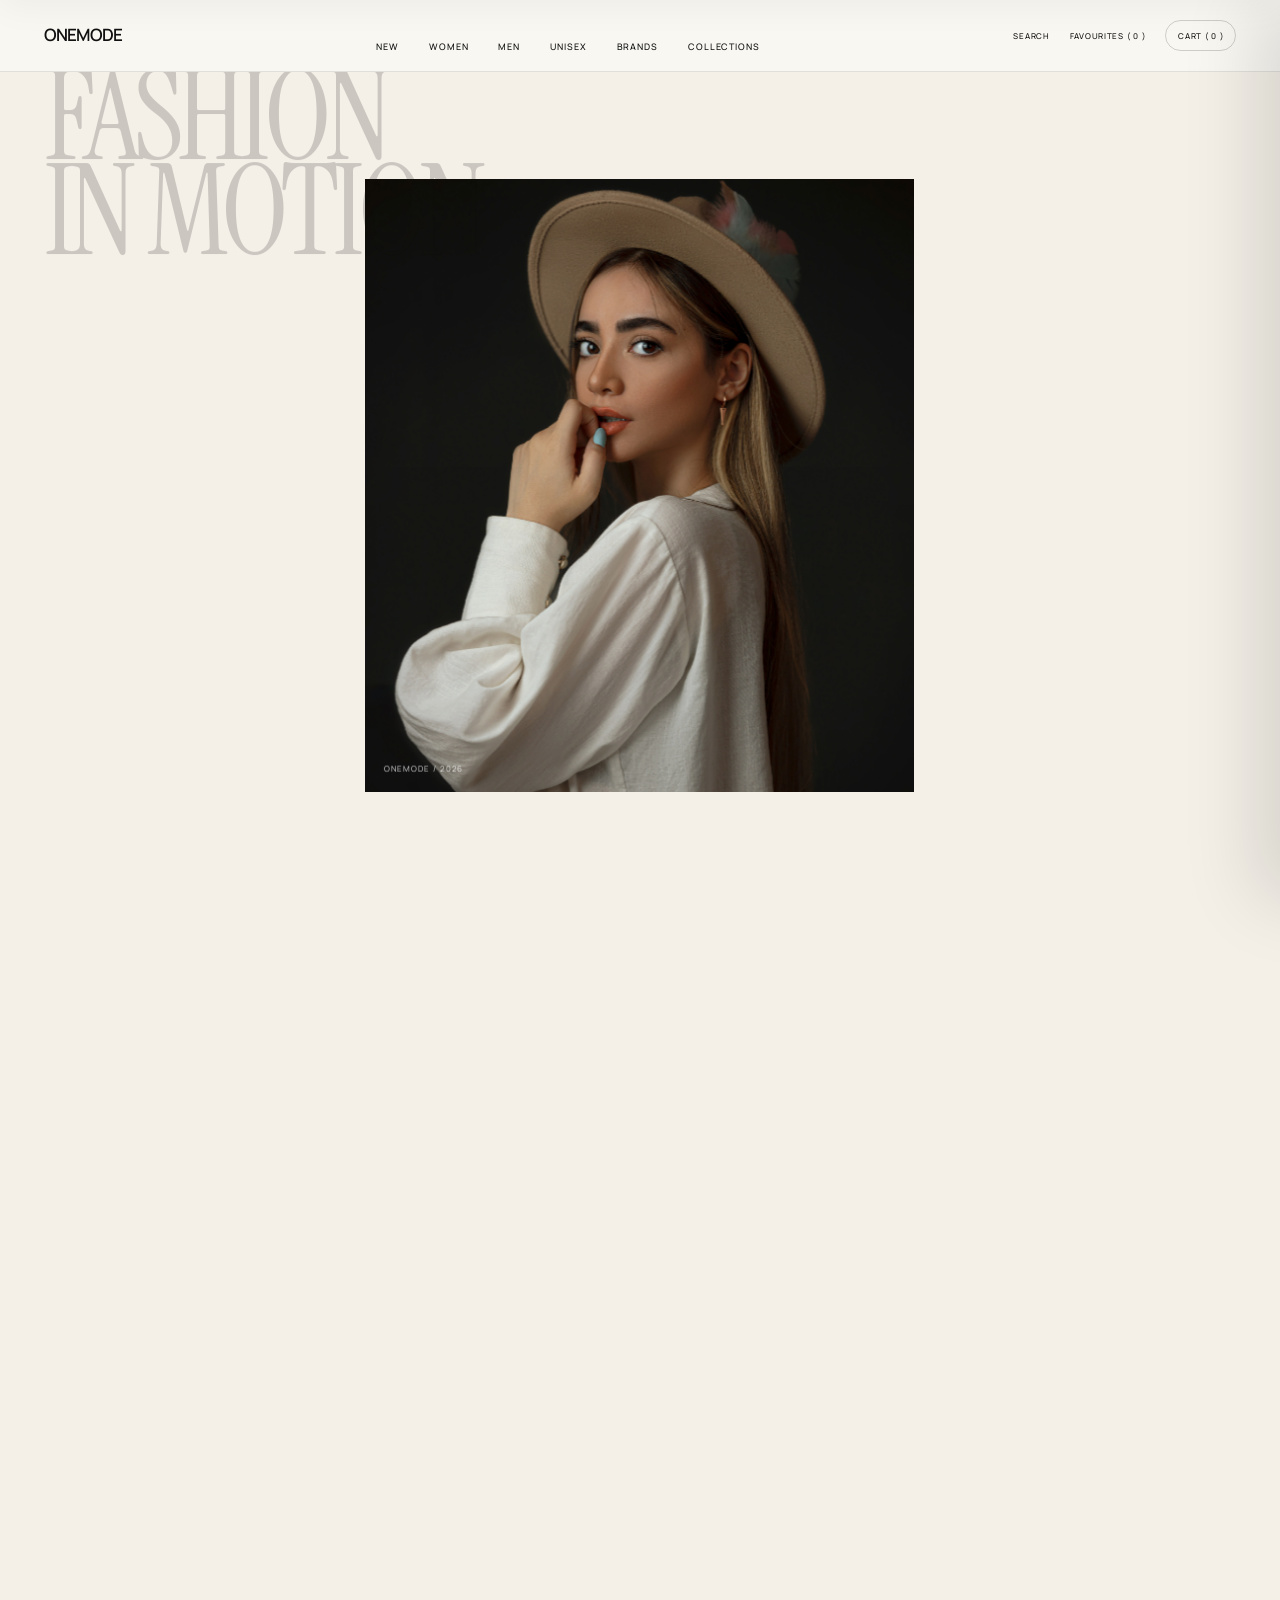
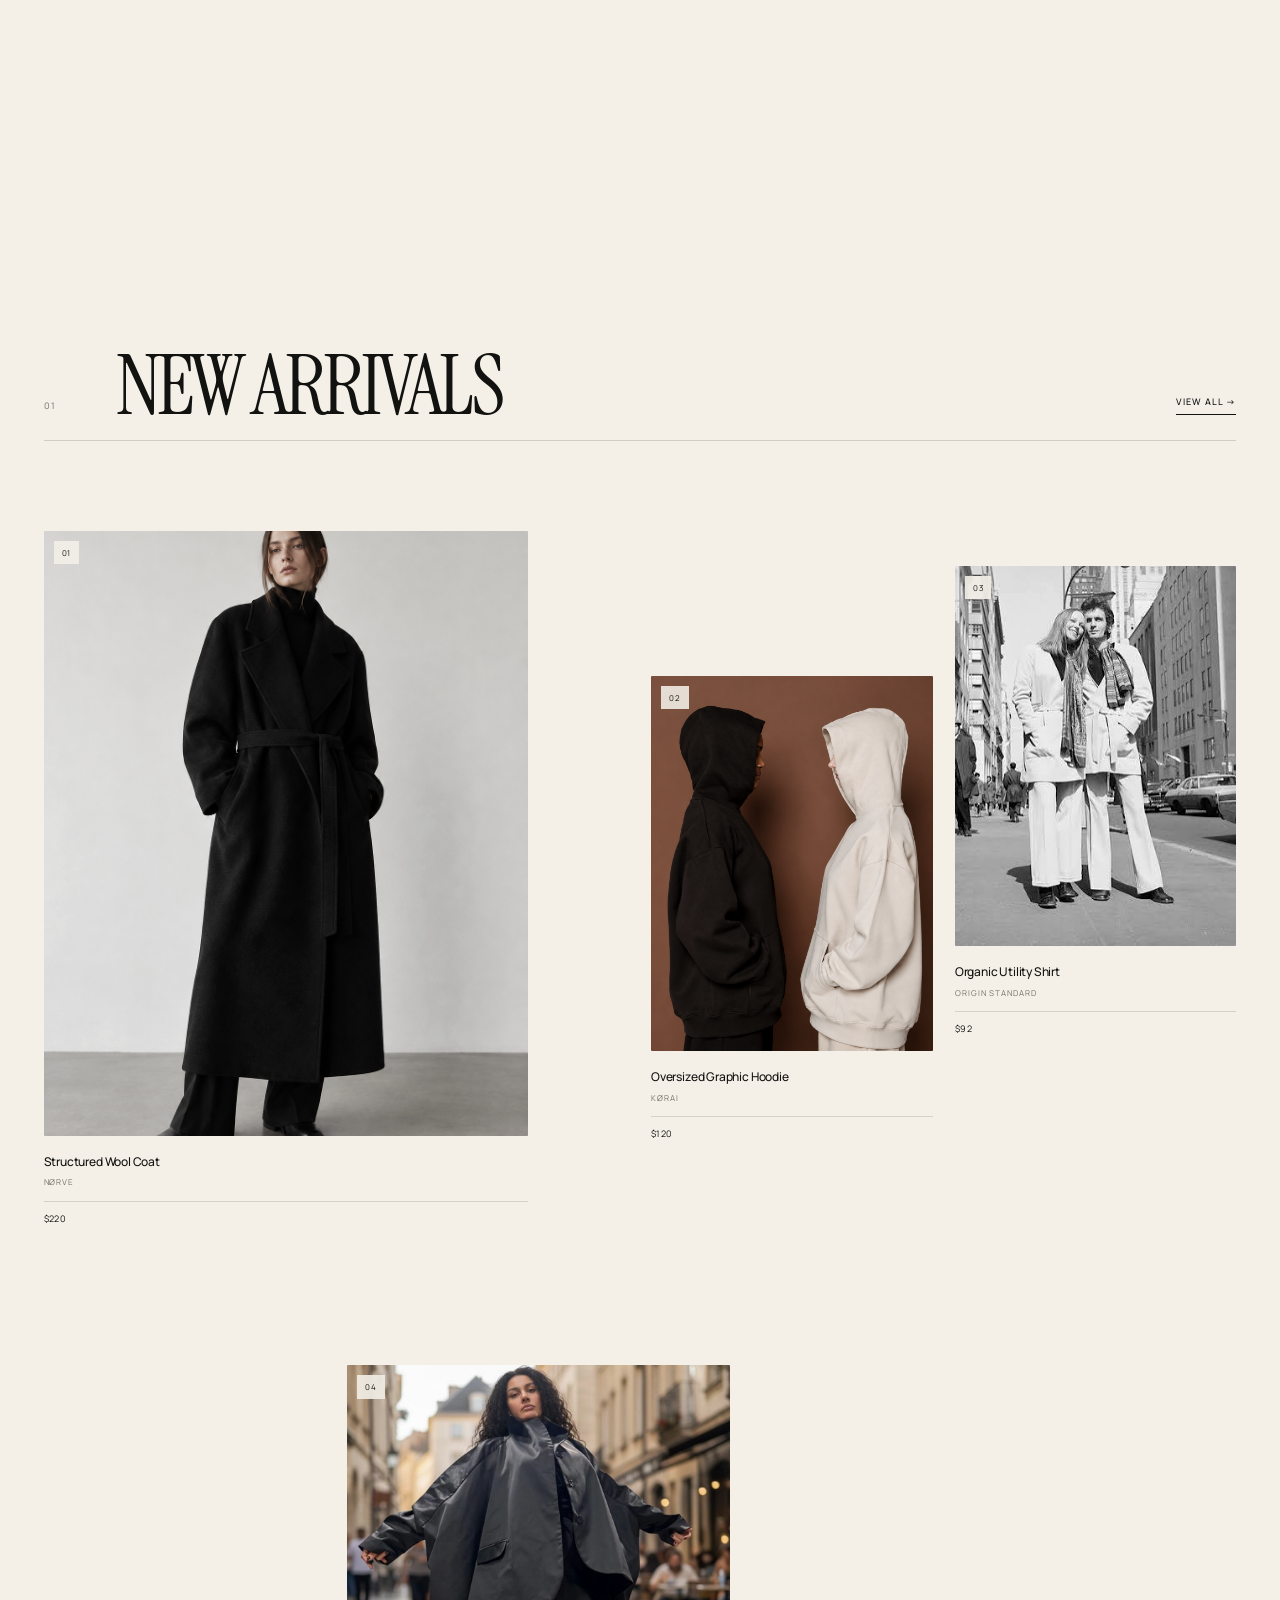
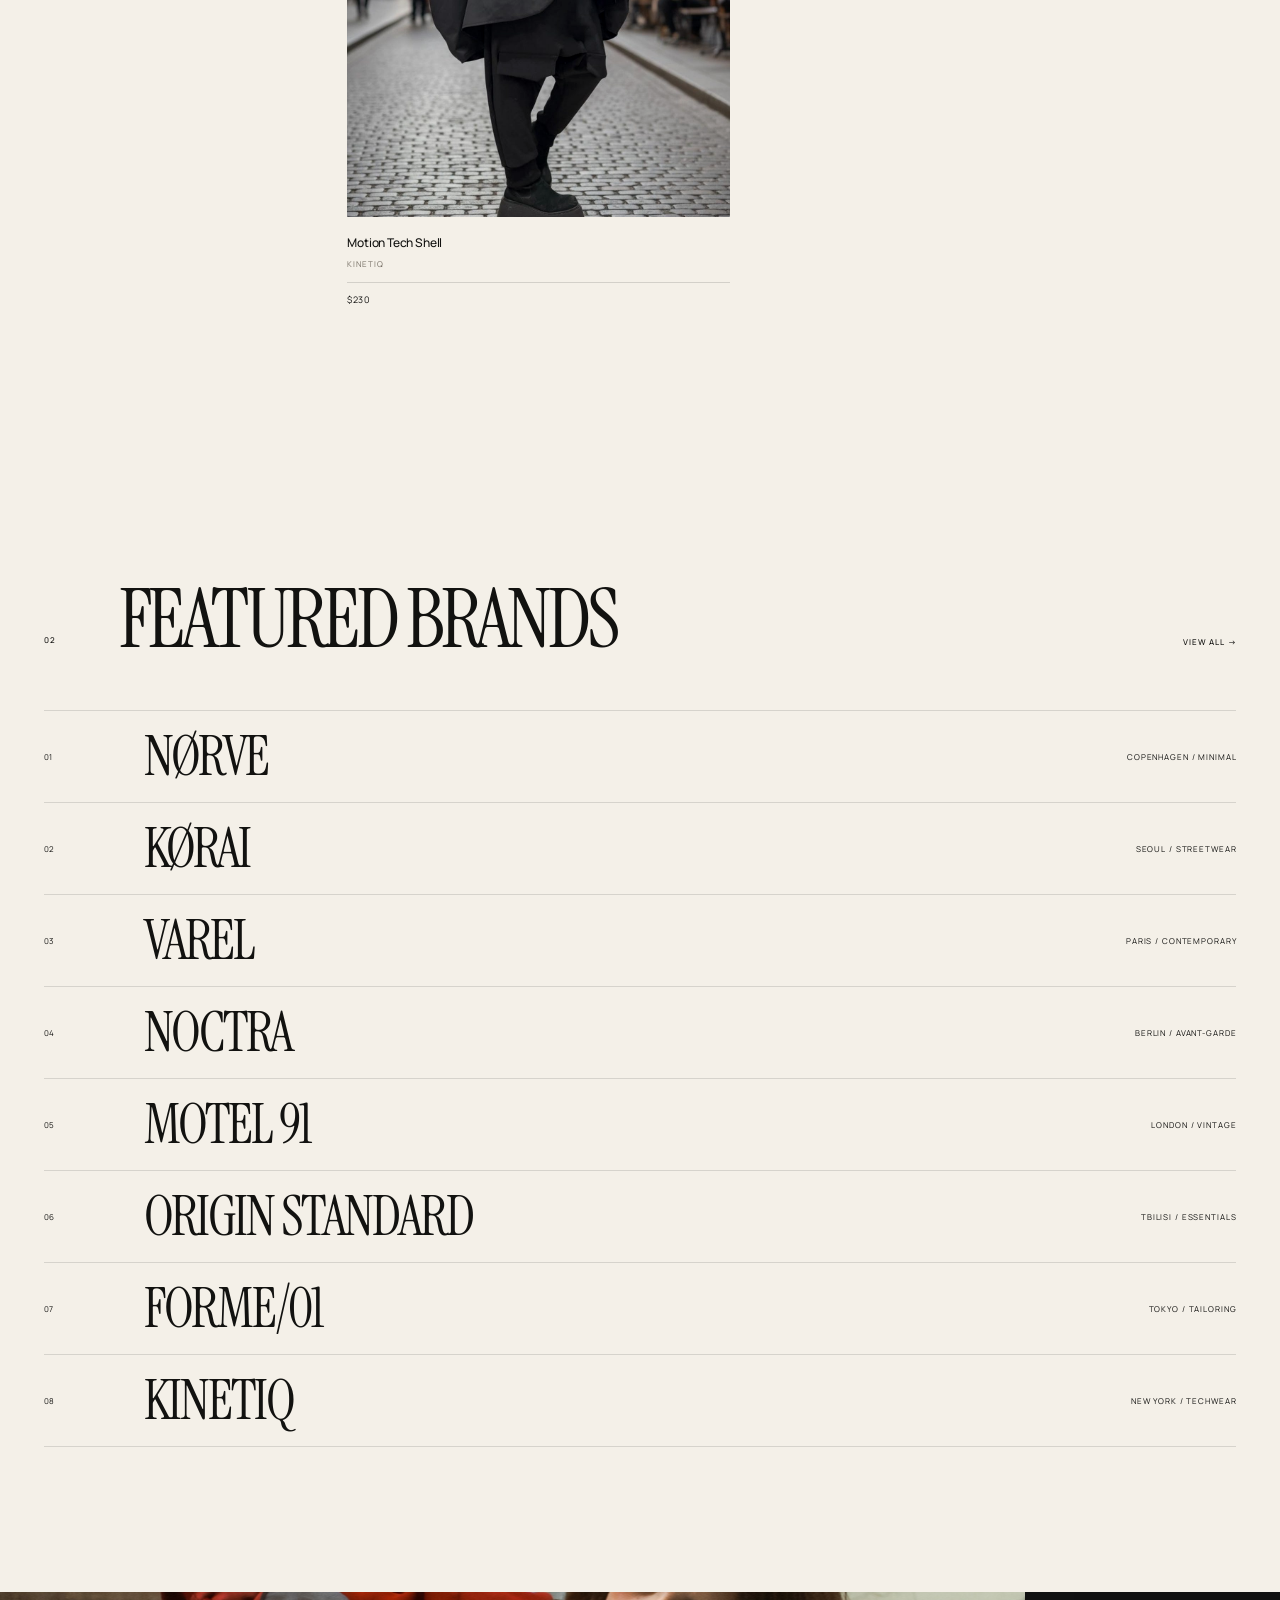
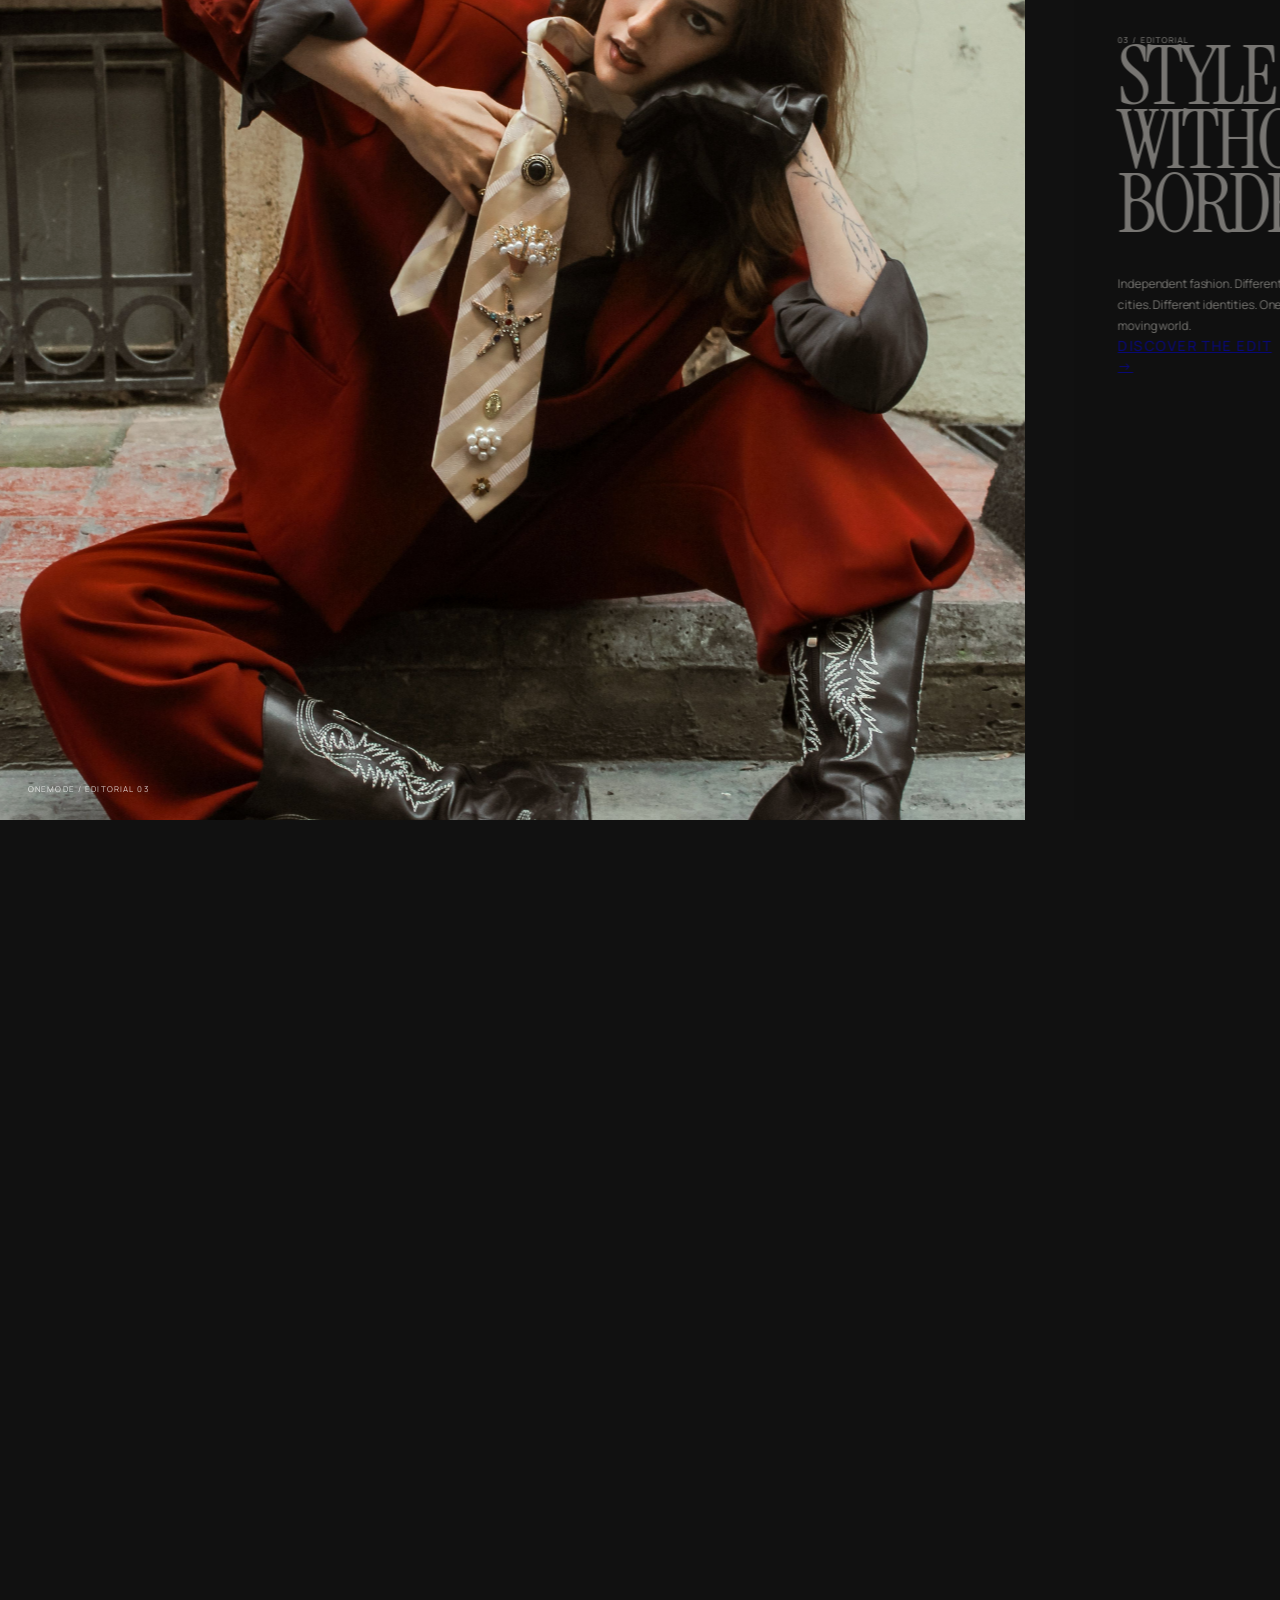
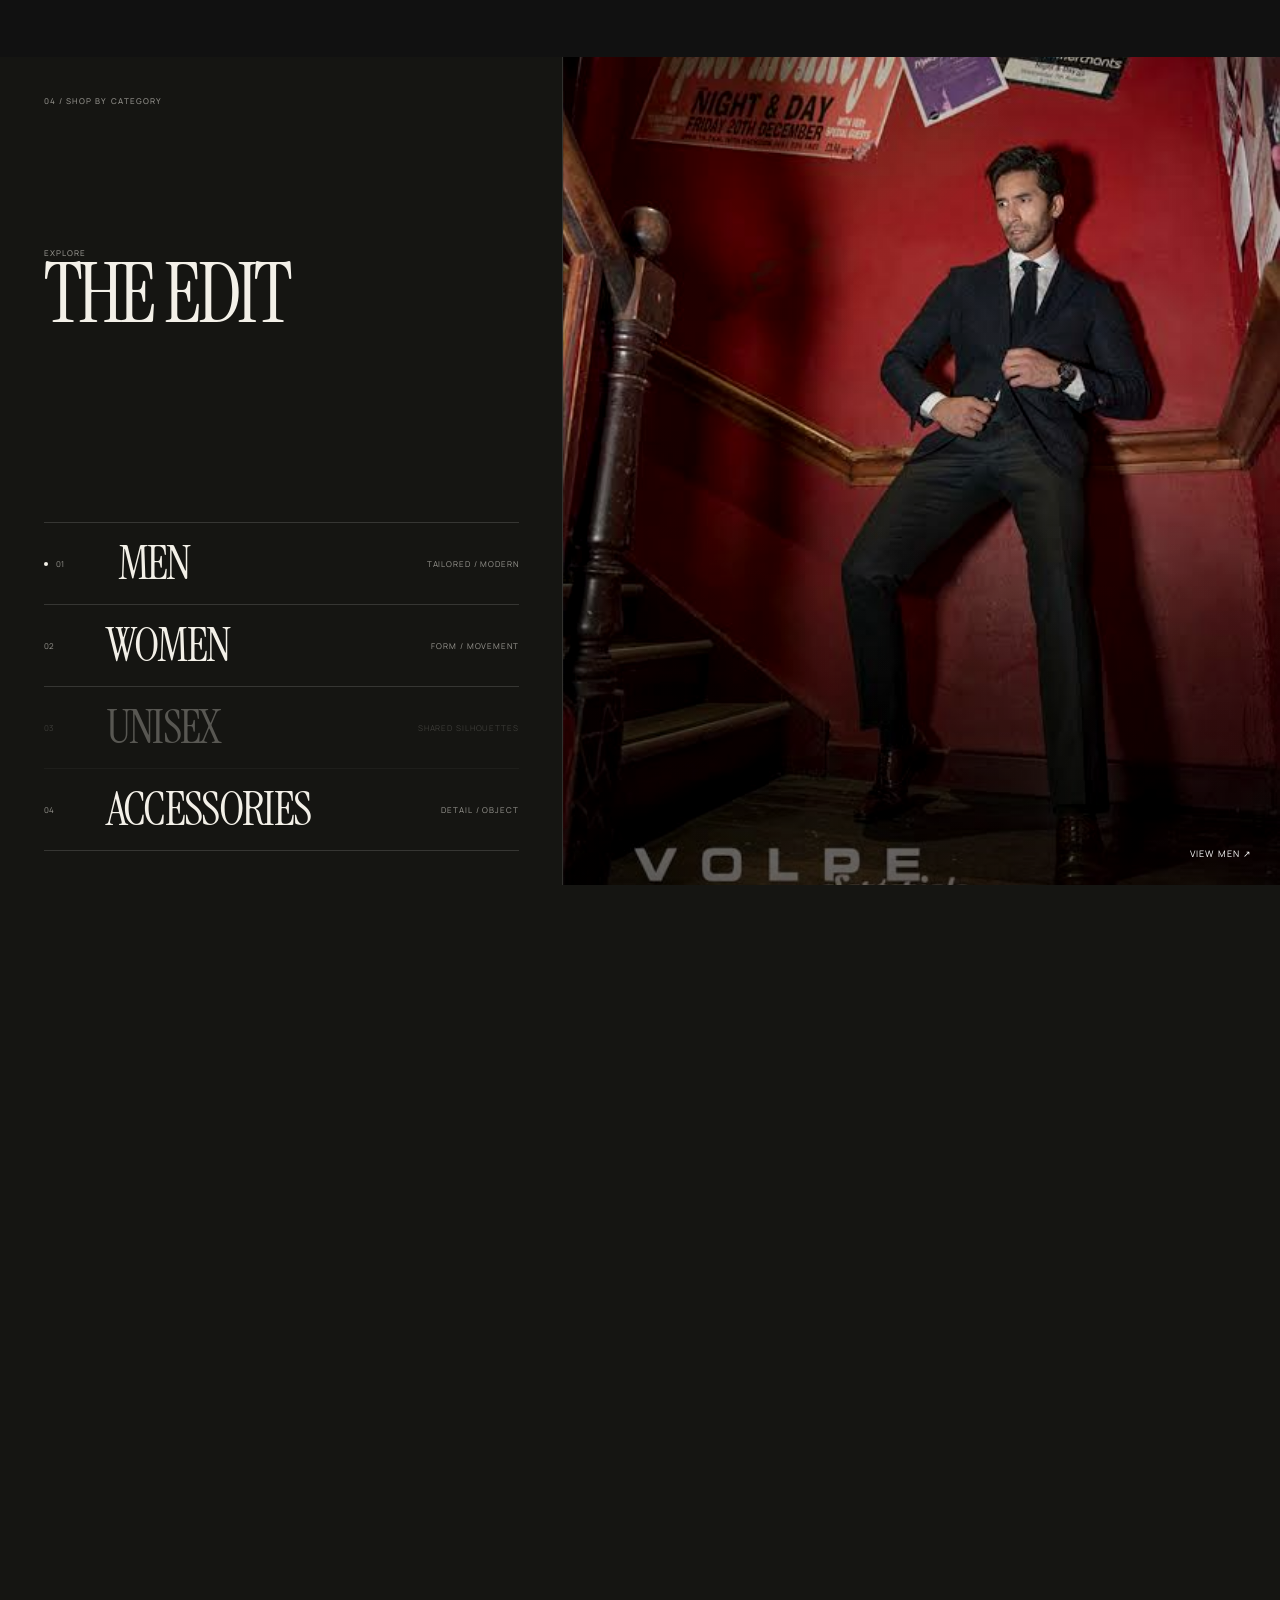
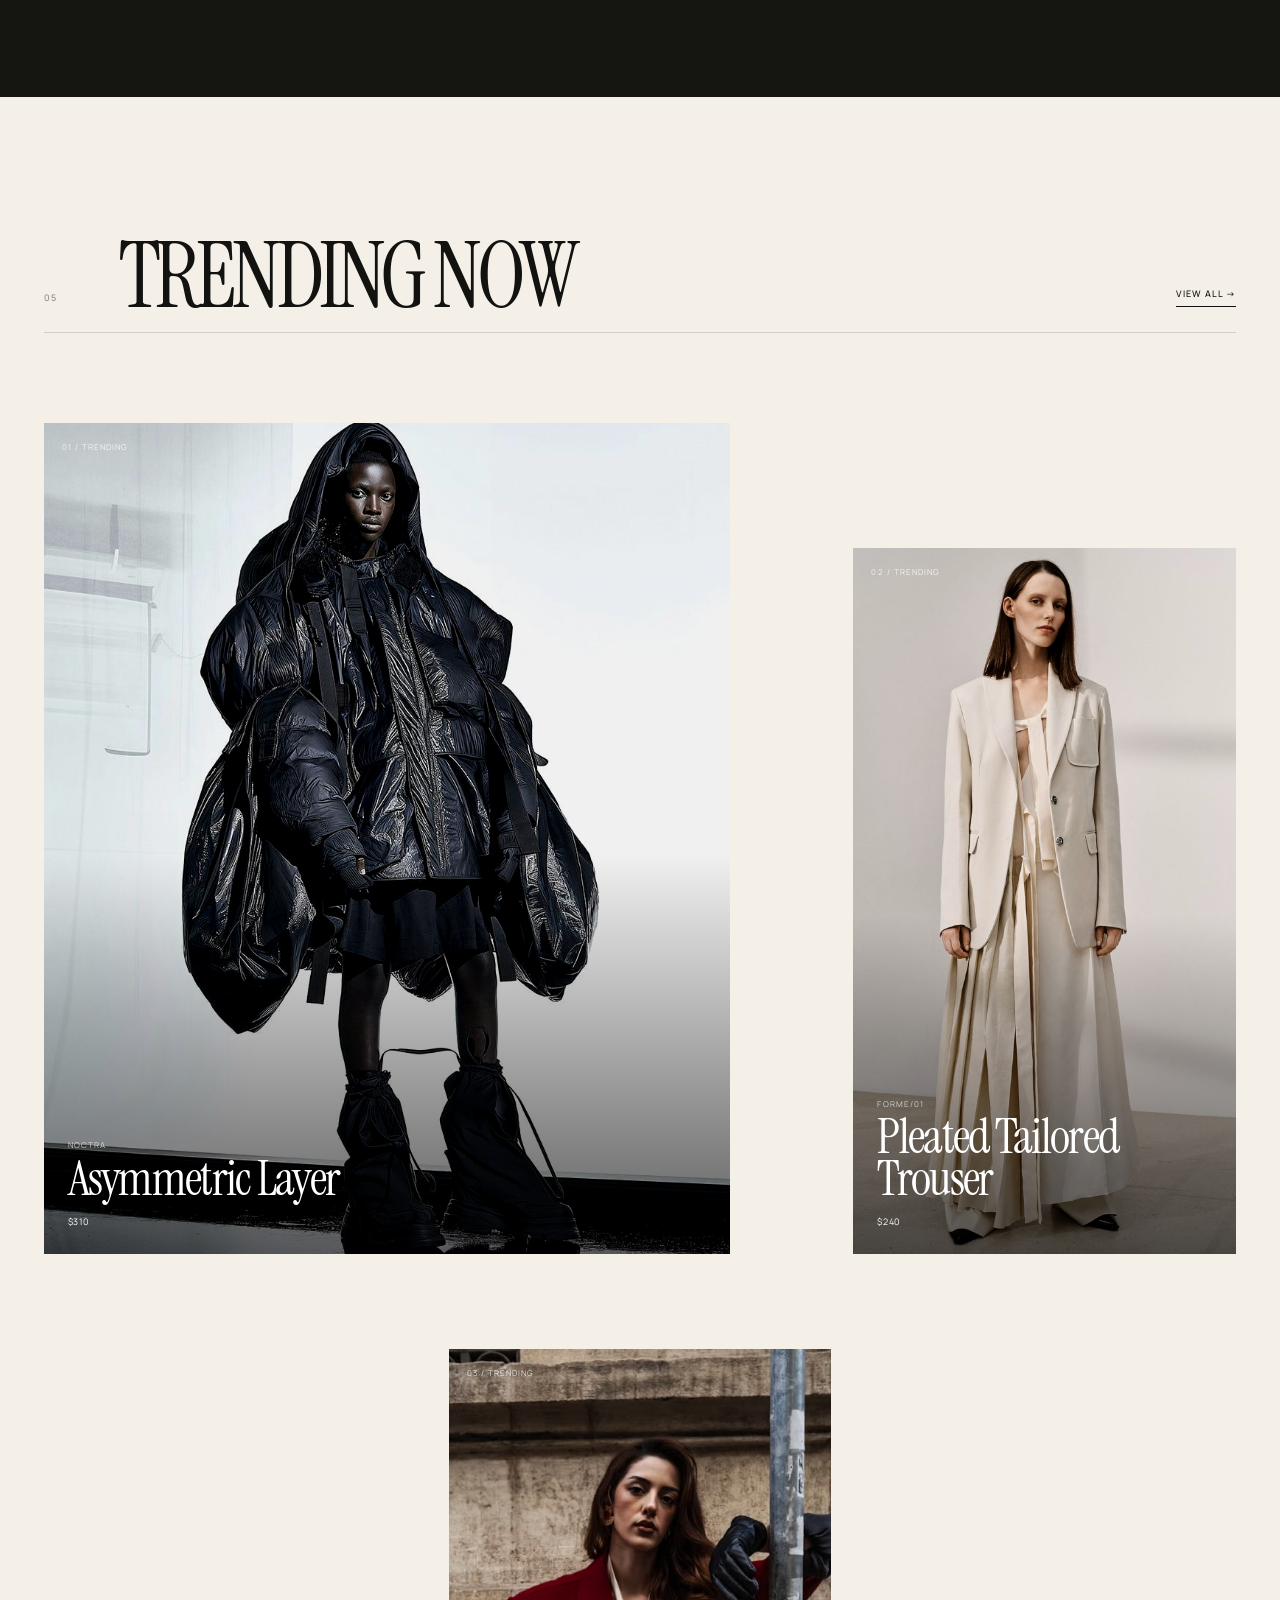
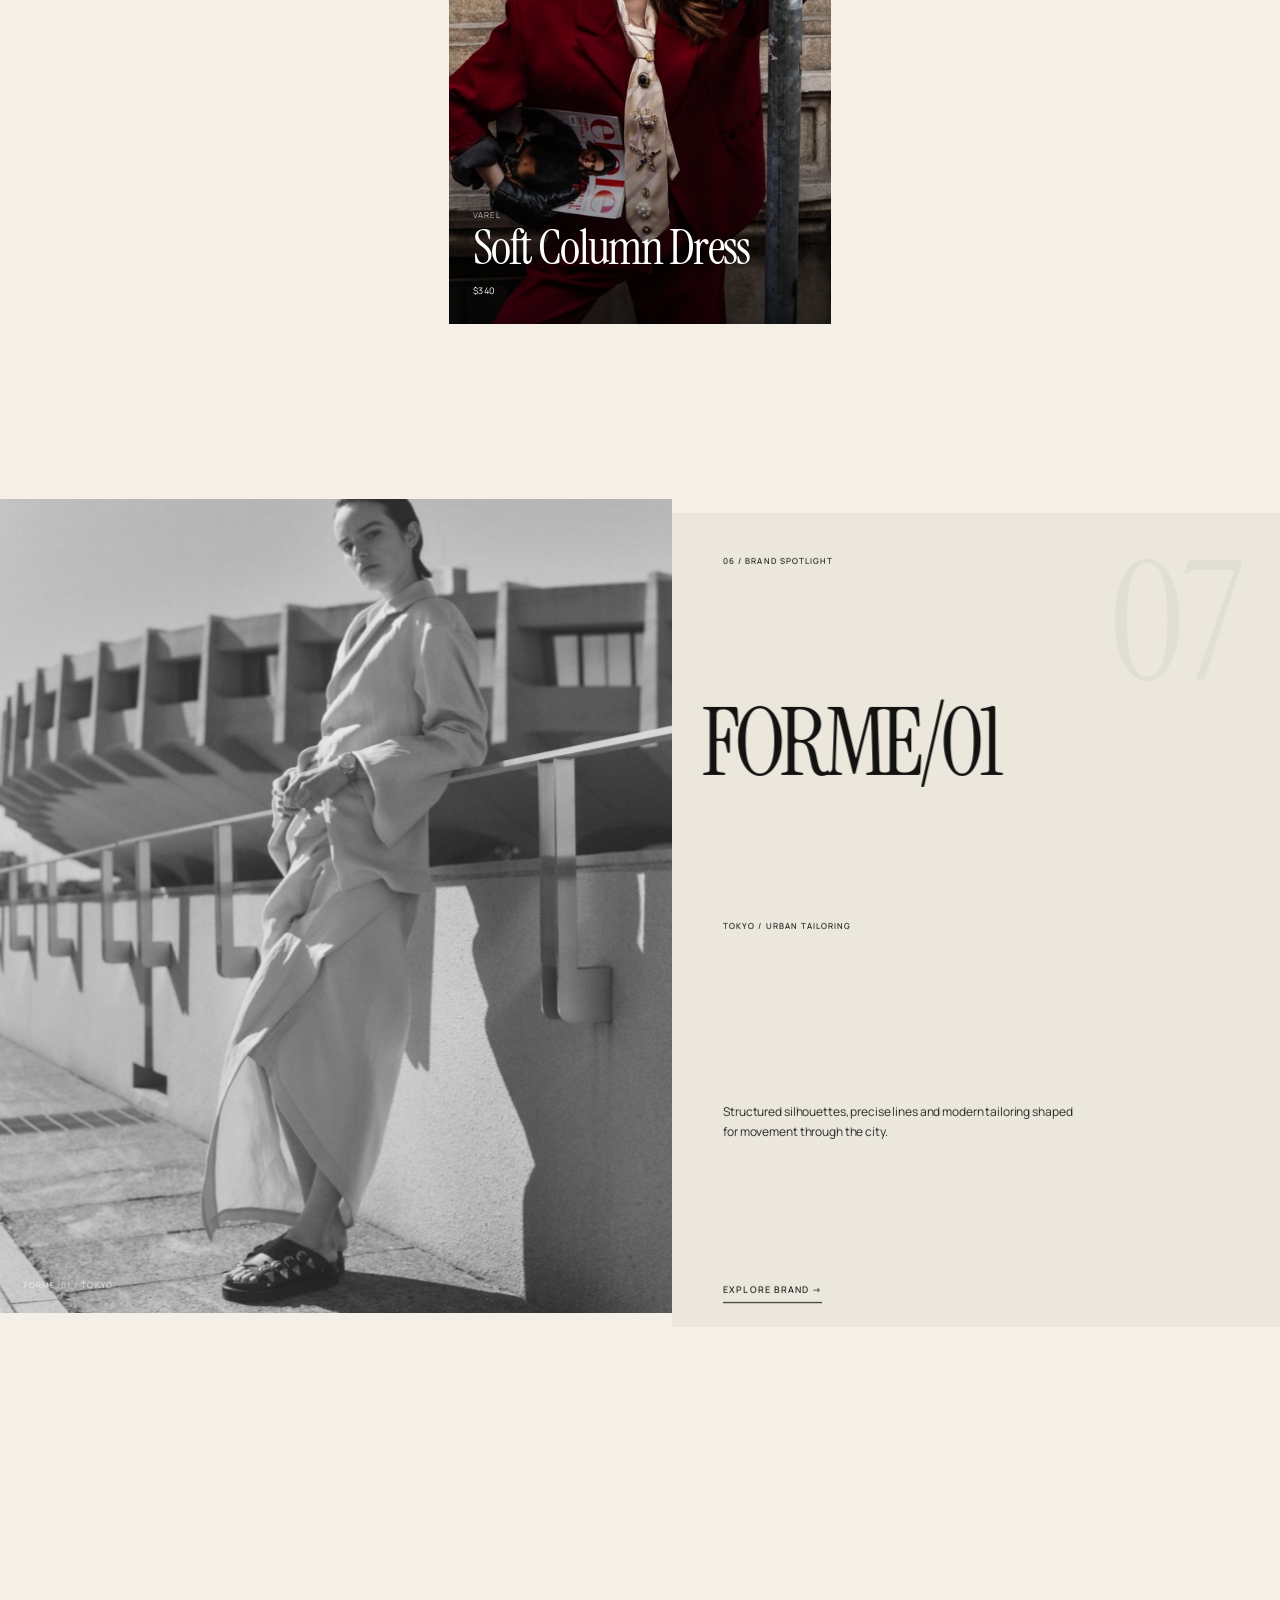
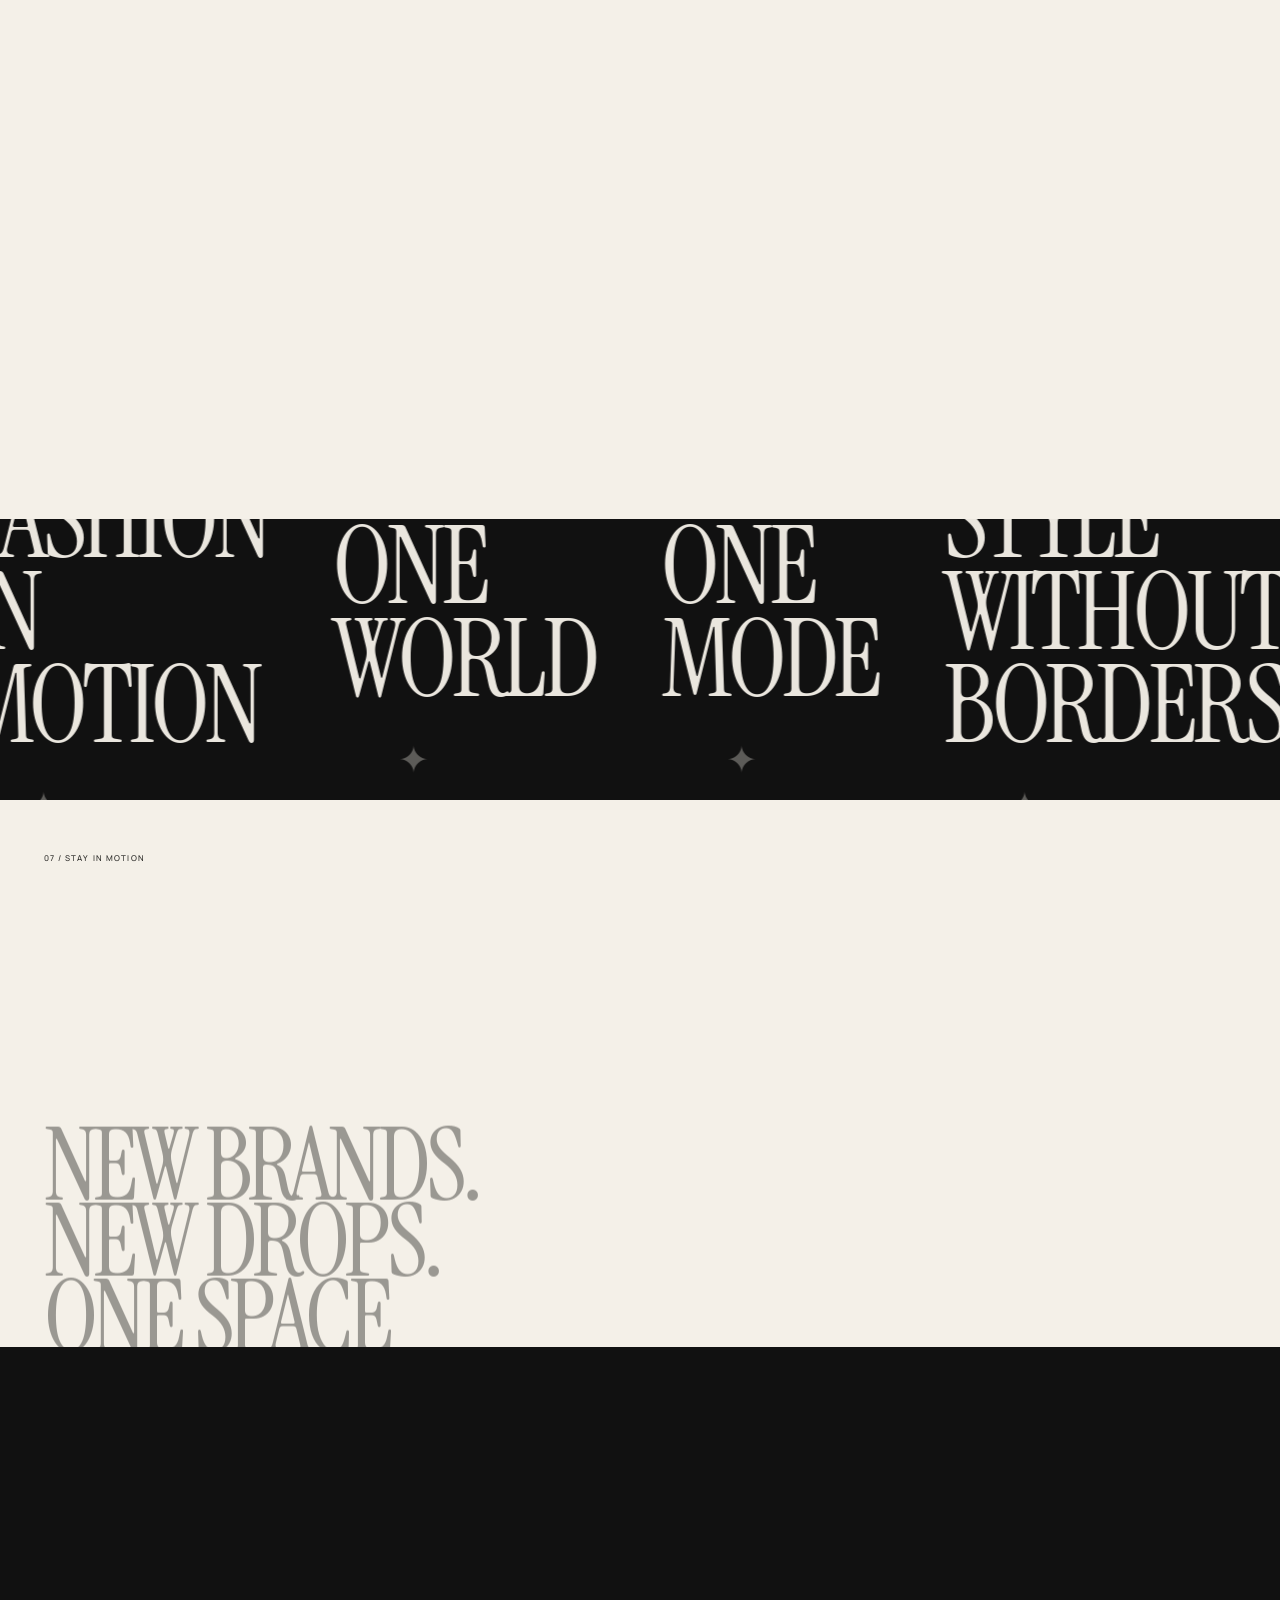
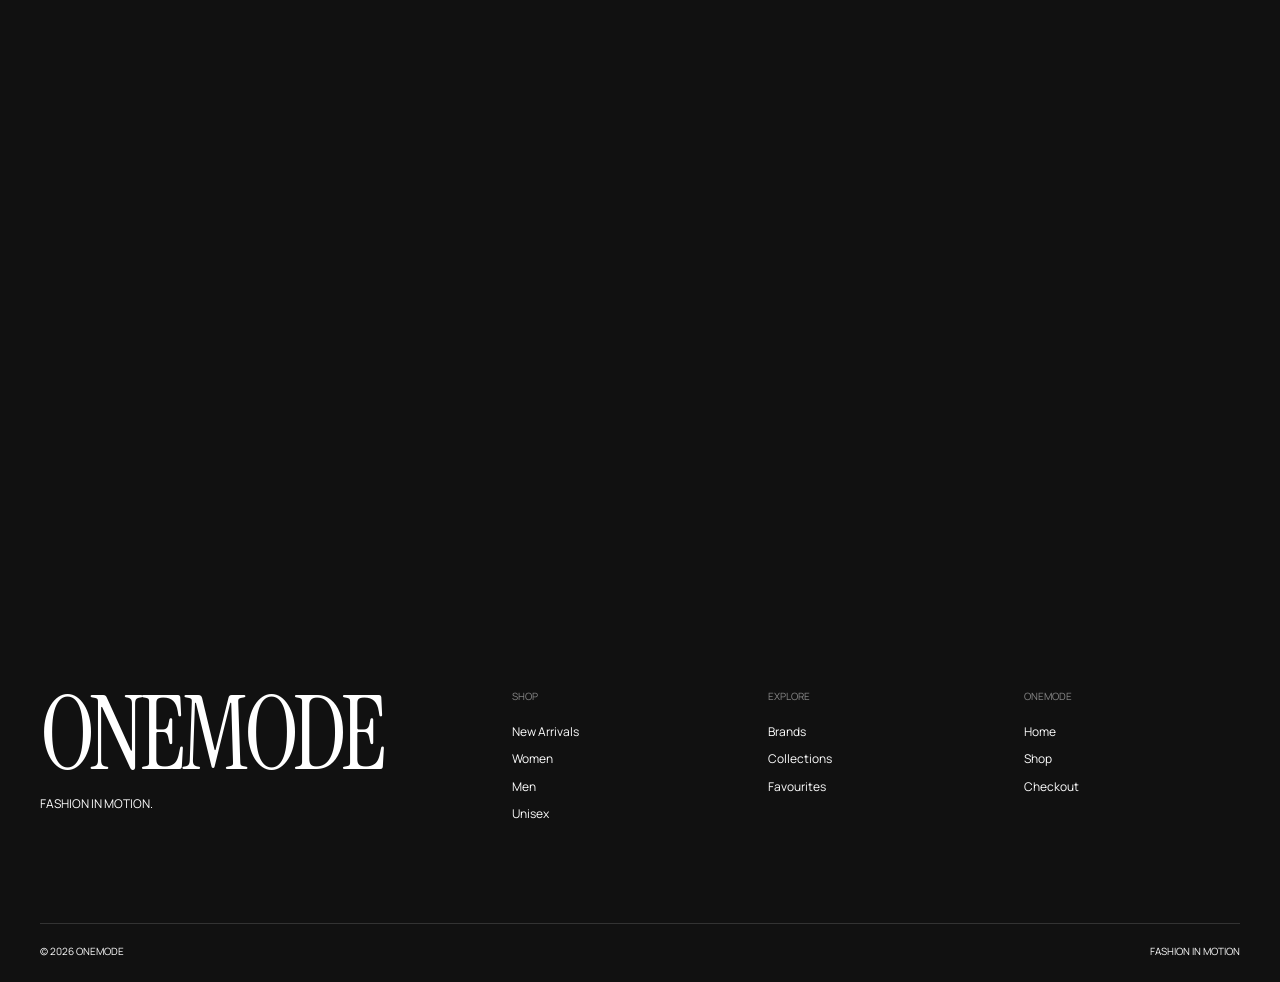
==== index.html @ fbd58524 "Initial ONEMODE website" ====
<!DOCTYPE html>
<html lang="en">
 <head>
  <meta charset="utf-8">
  <meta content="width=device-width, initial-scale=1.0" name="viewport">
  <meta content="ONEMODE &mdash; a curated independent fashion marketplace concept focused on contemporary brands, movement and modern design." name="description">
  <title>
   ONEMODE - Fashion In Motion
  </title>
  <link href="https://fonts.googleapis.com" rel="preconnect">
  <link crossorigin href="https://fonts.gstatic.com" rel="preconnect">
  <link href="https://fonts.googleapis.com/css2?family=Instrument+Serif:ital@0;1&family=Manrope:wght@400;500;600&display=swap" rel="stylesheet">
  <link href="style.css" rel="stylesheet">
  
 </head>
 <body>
  <header>
   <a class="logo" href="index.html">
    ONEMODE
   </a>
   <nav>
    <a href="shop.html?category=new">
     NEW
    </a>
    <a href="shop.html?category=women">
     WOMEN
    </a>
    <a href="shop.html?category=men">
     MEN
    </a>
    <a href="shop.html?category=unisex">
     UNISEX
    </a>
    <a href="brands.html">
     BRANDS
    </a>
    <a href="collections.html">
     COLLECTIONS
    </a>
   </nav>
   <div class="header-actions">
    <button id="search-btn" type="button">
     SEARCH
    </button>
    <button id="favourites-btn" type="button">
     FAVOURITES (
     <span id="favourite-count">
      0
     </span>
     )
    </button>
    <button id="cart-btn" type="button">
     CART (
     <span id="cart-count">
      0
     </span>
     )
    </button>
   </div>
  </header>
  <!-- SEARCH -->
  <div class="search-panel" id="search-panel">
   <div class="search-panel-inner">
    <input id="search-input" placeholder="SEARCH, PRODUCTS, BRANDS..." type="text">
    <button id="search-close" type="button">
     CLOSE
    </button>
   </div>
   <div class="search-results" id="search-results">
   </div>
  </div>
  <main>
   <!-- HERO -->
   <section class="hero">
    <div class="hero-top">
     <p>
      GLOBAL FASHION PLATFORM
     </p>
     <p>
      EST.2026
     </p>
    </div>
    <div class="hero-title">
     <h1>
      FASHION
      <br>
      IN MOTION
     </h1>
    </div>
    <div class="hero-visual">
     <img alt="ONEMODE fashion campaign" decoding="async" fetchpriority="high" src="assets/hero.jpg">
    </div>
    <div class="hero-bottom">
     <p>
      Independent fashion brands.
      <br>
      One global space.
     </p>
     <a class="shop-link" href="collections.html">
      EXPLORE COLLECTIONS
     </a>
    </div>
   </section>
   <!-- NEW ARRIVALS -->
   <section class="new-arrivals">
    <div class="section-header">
     <p>
      01
     </p>
     <h2>
      NEW ARRIVALS
     </h2>
     <a href="shop.html?category=new">
      VIEW ALL &rarr;
     </a>
    </div>
    <div class="products-grid" id="home-new-arrivals">
    </div>
   </section>
   <!-- FEATURED BRANDS -->
   <section class="featured-brands">
    <div class="section-header">
     <p>
      02
     </p>
     <h2>
      FEATURED BRANDS
     </h2>
     <a href="brands.html">
      VIEW ALL &rarr;
     </a>
    </div>
    <div class="brands-list">
     <a class="brand-row" href="shop.html?brand=nrove">
      <span>
       01
      </span>
      <h3>
       N&Oslash;RVE
      </h3>
      <p>
       COPENHAGEN / MINIMAL
      </p>
     </a>
     <a class="brand-row" href="shop.html?brand=korai">
      <span>
       02
      </span>
      <h3>
       K&Oslash;RAI
      </h3>
      <p>
       SEOUL / STREETWEAR
      </p>
     </a>
     <a class="brand-row" href="shop.html?brand=varel">
      <span>
       03
      </span>
      <h3>
       VAREL
      </h3>
      <p>
       PARIS / CONTEMPORARY
      </p>
     </a>
     <a class="brand-row" href="shop.html?brand=noctra">
      <span>
       04
      </span>
      <h3>
       NOCTRA
      </h3>
      <p>
       BERLIN / AVANT-GARDE
      </p>
     </a>
     <a class="brand-row" href="shop.html?brand=motel91">
      <span>
       05
      </span>
      <h3>
       MOTEL 91
      </h3>
      <p>
       LONDON / VINTAGE
      </p>
     </a>
     <a class="brand-row" href="shop.html?brand=origin">
      <span>
       06
      </span>
      <h3>
       ORIGIN STANDARD
      </h3>
      <p>
       TBILISI / ESSENTIALS
      </p>
     </a>
     <a class="brand-row" href="shop.html?brand=forme01">
      <span>
       07
      </span>
      <h3>
       FORME/01
      </h3>
      <p>
       TOKYO / TAILORING
      </p>
     </a>
     <a class="brand-row" href="shop.html?brand=kinetiq">
      <span>
       08
      </span>
      <h3>
       KINETIQ
      </h3>
      <p>
       NEW YORK / TECHWEAR
      </p>
     </a>
    </div>
   </section>
   <!-- EDITORIAL -->
   <section class="editorial">
    <div class="editorial-image">
     <img alt="ONEMODE editorial campaign" decoding="async" loading="lazy" src="assets/editorial-01.jpg">
    </div>
    <div class="editorial-content">
     <p class="editorial-index">
      03 / EDITORIAL
     </p>
     <h2>
      STYLE
      <br>
      WITHOUT
      <br>
      BORDERS
     </h2>
     <p class="editorial-text">
      Independent fashion. Different cities.

                    Different identities. One moving world.
     </p>
     <a href="collections.html">
      DISCOVER THE EDIT &rarr;
     </a>
    </div>
   </section>
   <!-- SHOP BY CATEGORY -->
   <section class="category-story">
    <div class="category-story-sticky">
     <div class="category-story-copy">
      <p class="category-story-index">
       04 / SHOP BY CATEGORY
      </p>
      <div class="category-story-heading">
       <span>
        EXPLORE
       </span>
       <h2>
        THE EDIT
       </h2>
      </div>
      <div class="category-story-list">
       <a class="category-story-item active" data-category-index="0" href="shop.html?category=men">
        <span>
         01
        </span>
        <h3>
         MEN
        </h3>
        <p>
         TAILORED / MODERN
        </p>
       </a>
       <a class="category-story-item" data-category-index="1" href="shop.html?category=women">
        <span>
         02
        </span>
        <h3>
         WOMEN
        </h3>
        <p>
         FORM / MOVEMENT
        </p>
       </a>
       <a class="category-story-item" data-category-index="2" href="shop.html?category=unisex">
        <span>
         03
        </span>
        <h3>
         UNISEX
        </h3>
        <p>
         SHARED SILHOUETTES
        </p>
       </a>
       <a class="category-story-item" data-category-index="3" href="shop.html?category=accessories">
        <span>
         04
        </span>
        <h3>
         ACCESSORIES
        </h3>
        <p>
         DETAIL / OBJECT
        </p>
       </a>
      </div>
     </div>
     <div class="category-story-visual">
      <a class="category-story-image active" data-category-image="0" href="shop.html?category=men">
       <img alt="Men fashion" src="assets/category-men.jpg">
       <span>
        VIEW MEN &nearrow;
       </span>
      </a>
      <a class="category-story-image" data-category-image="1" href="shop.html?category=women">
       <img alt="Women fashion" src="assets/category-women.avif">
       <span>
        VIEW WOMEN &nearrow;
       </span>
      </a>
      <a class="category-story-image" data-category-image="2" href="shop.html?category=unisex">
       <img alt="Unisex fashion" src="assets/category-unisex.jpg">
       <span>
        VIEW UNISEX &nearrow;
       </span>
      </a>
      <a class="category-story-image" data-category-image="3" href="shop.html?category=accessories">
       <img alt="Fashion accessories" src="assets/category-accessories.jpg">
       <span>
        VIEW ACCESSORIES &nearrow;
       </span>
      </a>
     </div>
    </div>
   </section>
   <!-- TRENDING -->
   <section class="trending-products">
    <div class="section-header">
     <p>
      05
     </p>
     <h2>
      TRENDING NOW
     </h2>
     <a href="shop.html?category=new">
      VIEW ALL &rarr;
     </a>
    </div>
    <div class="trending-grid" id="home-trending">
    </div>
   </section>
   <!-- BRAND SPOTLIGHT -->
   <section class="brand-spotlight">
    <div class="spotlight-media">
     <img alt="FORME/01 campaign" decoding="async" loading="lazy" src="assets/spotlight-forme.png">
     
    </div>
    <div class="spotlight-content">
     <p class="spotlight-index">
      06 / BRAND SPOTLIGHT
     </p>
     <h2>
      FORME/01
     </h2>
     <p class="spotlight-location">
      TOKYO / URBAN TAILORING
     </p>
     <p class="spotlight-description">
      Structured silhouettes, precise lines and modern tailoring

                    shaped for movement through the city.
     </p>
     <a href="product.html?id=forme-structured-set">
      EXPLORE BRAND &rarr;
     </a>
    </div>
   </section>
   <!-- MOTION -->
   <section class="motion-section">
    <div class="motion-track">
     <div class="motion-text">
      <span>
       FASHION IN MOTION
      </span>
      <span>
       ONE WORLD
      </span>
      <span>
       ONE MODE
      </span>
      <span>
       STYLE WITHOUT BORDERS
      </span>
      <span>
       FASHION IN MOTION
      </span>
      <span>
       ONE WORLD
      </span>
      <span>
       ONE MODE
      </span>
      <span>
       STYLE WITHOUT BORDERS
      </span>
     </div>
    </div>
   </section>
   <!-- NEWSLETTER -->
   <section class="newsletter">
    <div class="newsletter-left">
     <p>
      07 / STAY IN MOTION
     </p>
     <h2>
      NEW BRANDS.
      <br>
      NEW DROPS.
      <br>
      ONE SPACE
     </h2>
    </div>
    <div class="newsletter-right">
     <p>
      Join ONEMODE for new collections,

                    independent brands and editorial releases.
     </p>
     <form class="newsletter-form">
      <input placeholder="EMAIL ADDRESS" required type="email">
      <button type="submit">
       JOIN &rarr;
      </button>
     </form>
    </div>
   </section>
   <!-- FOOTER -->
   <footer>
    <div class="footer-top">
     <div class="footer-brand">
      <h2>
       ONEMODE
      </h2>
      <p>
       FASHION IN MOTION.
      </p>
     </div>
     <div class="footer-column">
      <p>
       SHOP
      </p>
      <a href="shop.html?category=new">
       New Arrivals
      </a>
      <a href="shop.html?category=women">
       Women
      </a>
      <a href="shop.html?category=men">
       Men
      </a>
      <a href="shop.html?category=unisex">
       Unisex
      </a>
     </div>
     <div class="footer-column">
      <p>
       EXPLORE
      </p>
      <a href="brands.html">
       Brands
      </a>
      <a href="collections.html">
       Collections
      </a>
      <a href="favourites.html">
       Favourites
      </a>
     </div>
     <div class="footer-column">
      <p>
       ONEMODE
      </p>
      <a href="index.html">
       Home
      </a>
      <a href="shop.html?category=new">
       Shop
      </a>
      <a href="checkout.html">
       Checkout
      </a>
     </div>
    </div>
    <div class="footer-bottom">
     <p>
      &copy; 2026 ONEMODE
     </p>
     <p>
      FASHION IN MOTION
     </p>
    </div>
   </footer>
  </main>
  <!-- CART -->
  <div class="cart-overlay" id="cart-overlay">
  </div>
  <aside class="cart-panel" id="cart-panel">
   <div class="cart-header">
    <h2>
     YOUR CART
    </h2>
    <button id="cart-close" type="button">
     CLOSE
    </button>
   </div>
   <div class="cart-items" id="cart-items">
   </div>
   <div class="cart-footer">
    <div class="cart-total-row">
     <span>
      TOTAL
     </span>
     <span id="cart-total">
      $0
     </span>
    </div>
    <button class="checkout-btn" type="button">
     CHECKOUT &rarr;
    </button>
   </div>
  </aside>
  <script src="cart.js">
  </script>
  <script src="products.js">
  </script>
  <script src="script.js">
  </script>
  <script src="favourites.js">
  </script>
  <script src="home.js">
  </script>
  <script src="motion.js">
  </script>
  <script src="ui-polish.js">
  </script>
 </body>
</html>
---- style.css ----
/* ===================================
   GLOBAL
=================================== */

* {
    margin: 0;
    padding: 0;
    box-sizing: border-box;
}

html {
    scroll-behavior: smooth;
}

body {
    font-family: Arial, sans-serif;
    background-color: #ffffff;
    color: #111111;
}

button,
input {
    font: inherit;
}


/* ===================================
   HEADER
=================================== */

header {
    width: 100%;
    height: 72px;

    display: flex;
    align-items: center;
    justify-content: space-between;

    padding: 0 40px;

    background: #fff;

    border-bottom: 1px solid #e5e5e5;
}

.logo {
    color: #111111;

    font-size: 22px;
    font-weight: 700;

    letter-spacing: -1px;

    text-decoration: none;
}

nav {
    display: flex;
    gap: 28px;
}

nav a {
    color: #111111;

    font-size: 12px;
    font-weight: 500;

    text-decoration: none;
}

.header-actions {
    display: flex;
    gap: 18px;
}

.header-actions button {
    border: none;
    background: none;

    font-size: 11px;

    cursor: pointer;
}



/* ===================================
   FOOTER
=================================== */

footer {
    padding: 60px 40px 24px;

    background: #111;
    color: #fff;
}

.footer-top {
    display: grid;

    grid-template-columns: 2fr 1fr 1fr 1fr;

    gap: 40px;
}

.footer-brand h2 {
    font-size: clamp(50px, 8vw, 120px);

    line-height: 0.9;
    letter-spacing: -0.07em;
}

.footer-brand p {
    margin-top: 14px;

    font-size: 12px;
}

.footer-column {
    display: flex;
    flex-direction: column;

    gap: 10px;
}

.footer-column p {
    margin-bottom: 10px;

    font-size: 10px;

    opacity: 0.5;
}

.footer-column a {
    color: #fff;

    font-size: 12px;

    text-decoration: none;
}

.footer-column a:hover {
    opacity: 0.5;
}

.footer-bottom {
    display: flex;
    justify-content: space-between;

    margin-top: 100px;
    padding-top: 20px;

    border-top: 1px solid #333;

    font-size: 10px;
}


/* ===================================
   SEARCH
=================================== */

.search-panel {
    position: fixed;

    top: 0;
    left: 0;

    width: 100%;
    height: 160px;

    background: #fff;

    border-bottom: 1px solid #ddd;

    z-index: 1000;

    transform: translateY(-100%);

    transition: transform 0.4s ease;
}

.search-panel.active {
    transform: translateY(0);
}

.search-panel-inner {
    height: 100%;

    display: flex;
    align-items: center;

    gap: 30px;

    padding: 0 40px;
}

.search-panel input {
    flex: 1;

    border: none;
    outline: none;

    font-size: 28px;
    font-weight: 500;
}

.search-panel button {
    border: none;

    background: transparent;

    font-size: 11px;

    cursor: pointer;
}

.search-results {
    padding: 0 40px 24px;

    background: #fff;
}

.search-result-item {
    padding: 12px 0;

    border-top: 1px solid #eee;

    display: flex;
    justify-content: space-between;
    align-items: center;

    font-size: 13px;

    cursor: pointer;

    transition: padding-left 0.2s ease;
}

.search-result-item:hover {
    padding-left: 8px;
}

.search-result-item span {
    font-size: 11px;

    opacity: 0.6;
}


/* ===================================
   CART
=================================== */

.cart-overlay {
    position: fixed;

    inset: 0;

    background: rgba(0, 0, 0, 0.25);

    opacity: 0;
    visibility: hidden;

    transition: 0.3s ease;

    z-index: 1999;
}

.cart-overlay.active {
    opacity: 1;
    visibility: visible;
}

.cart-panel {
    position: fixed;

    top: 0;
    right: 0;

    width: 430px;
    max-width: 100%;

    height: 100vh;

    display: flex;
    flex-direction: column;

    background: #fff;

    transform: translateX(100%);

    transition: transform 0.4s ease;

    z-index: 2000;
}

.cart-panel.active {
    transform: translateX(0);
}

.cart-header {
    height: 72px;

    padding: 0 28px;

    display: flex;
    align-items: center;
    justify-content: space-between;

    border-bottom: 1px solid #ddd;
}

.cart-header h2 {
    font-size: 18px;
    font-weight: 500;
}

.cart-header button {
    border: none;

    background: transparent;

    font-size: 10px;

    cursor: pointer;
}

.cart-items {
    flex: 1;

    padding: 24px 28px;

    overflow-y: auto;
}

.cart-item {
    display: grid;

    grid-template-columns: 90px 1fr;

    gap: 18px;

    padding: 20px 0;

    border-bottom: 1px solid #ddd;
}

.cart-item img {
    width: 90px;
    height: 120px;

    object-fit: cover;

    background: #eee;
}

.cart-item-info {
    display: flex;
    flex-direction: column;
}

.cart-item-brand {
    margin-bottom: 7px;

    font-size: 9px;

    letter-spacing: 0.1em;
}

.cart-item-name {
    margin-bottom: 10px;

    font-size: 14px;
    font-weight: 500;
}

.cart-item-size,
.cart-item-price {
    margin-bottom: 6px;

    font-size: 11px;
}

.cart-quantity {
    display: flex;
    align-items: center;

    gap: 14px;

    margin: 8px 0 14px;
}

.cart-quantity button {
    width: 28px;
    height: 28px;

    border: 1px solid #ccc;

    background: #fff;

    cursor: pointer;
}

.cart-quantity span {
    min-width: 18px;

    text-align: center;

    font-size: 11px;
}

.remove-cart-item {
    width: fit-content;

    margin-top: auto;

    border: none;

    background: transparent;

    font-size: 9px;

    text-decoration: underline;

    cursor: pointer;
}

.empty-cart {
    font-size: 12px;

    opacity: 0.5;
}

.cart-footer {
    padding: 24px 28px 28px;

    border-top: 1px solid #ddd;
}

.cart-total-row {
    display: flex;
    justify-content: space-between;

    margin-bottom: 22px;

    font-size: 12px;
}

.checkout-btn {
    width: 100%;

    padding: 19px;

    border: 1px solid #111;

    background: #111;
    color: #fff;

    font-size: 11px;

    letter-spacing: 0.08em;

    cursor: pointer;
}


/* ===================================
   PRODUCT PAGE
=================================== */

.product-page {
    min-height: calc(100vh - 72px);

    display: grid;

    grid-template-columns: 56% 44%;

    background: #f4f1eb;
}


/* PRODUCT LEFT */

.product-gallery {
    padding: 26px 34px 30px;

    display: flex;
    flex-direction: column;

    background: #efede7;

    border-right: 1px solid #d8d4cb;
}

.back-link {
    width: fit-content;

    margin-bottom: 22px;

    color: #756f65;

    font-size: 10px;

    letter-spacing: 0.1em;

    text-decoration: none;

    transition: 0.2s ease;
}

.back-link:hover {
    color: #111;
}

.product-gallery-view {
    width: 100%;

    flex: 1;

    display: flex;
    flex-direction: column;
    justify-content: center;

    gap: 12px;
}

.product-main-image {
    width: 100%;
    height: 590px;

    display: flex;
    align-items: center;
    justify-content: center;

    overflow: hidden;

    background: #f8f6f1;
}

.product-main-image img {
    width: 100%;
    height: 100%;

    object-fit: contain;

    display: block;
}


/* PRODUCT THUMBNAILS */

.product-thumbnails {
    width: 100%;

    display: grid;

    grid-template-columns: repeat(4, 1fr);

    gap: 8px;
}

.product-thumbnails img {
    width: 100%;
    height: 105px;

    object-fit: cover;

    display: block;

    background: #e4e0d8;

    opacity: 0.5;

    border: 1px solid transparent;

    cursor: pointer;

    transition: 0.2s ease;
}

.product-thumbnails img:hover {
    opacity: 0.8;

    transform: translateY(-2px);
}

.product-thumbnails img.active {
    opacity: 1;

    border-color: #6f735c;
}

.image-counter {
    display: flex;
    justify-content: space-between;

    margin-top: 16px;

    color: #817b72;

    font-size: 9px;

    letter-spacing: 0.09em;
}


/* PRODUCT RIGHT */

.product-page-info {
    padding: 58px 62px 48px;

    display: flex;
    flex-direction: column;

    background: #fffdf8;
}

#product-brand {
    width: fit-content;

    margin-bottom: 18px;

    color: #6f735c;

    font-size: 11px;
    font-weight: 600;

    letter-spacing: 0.15em;
}

#product-name {
    max-width: 600px;

    margin-bottom: 24px;

    color: #111;

    font-size: clamp(50px, 5vw, 76px);
    font-weight: 500;

    line-height: 0.9;
    letter-spacing: -0.055em;
}

#product-price {
    width: fit-content;

    padding: 8px 12px;

    margin-bottom: 44px;

    background: #ebe6dc;

    font-size: 16px;
}

#product-description {
    max-width: 440px;

    margin-bottom: 38px;

    color: #625f59;

    font-size: 13px;
    line-height: 1.75;
}


/* PRODUCT SIZE */

.product-option {
    padding-top: 22px;

    margin-bottom: 26px;

    border-top: 1px solid #dedad2;
}

.option-header {
    display: flex;
    justify-content: space-between;
    align-items: center;

    margin-bottom: 14px;
}

.option-header p {
    font-size: 10px;

    letter-spacing: 0.1em;
}

.option-header button {
    border: none;

    background: transparent;

    color: #746d63;

    font-size: 10px;

    text-decoration: underline;

    cursor: pointer;
}

.product-sizes {
    display: grid;

    grid-template-columns: repeat(5, 1fr);

    gap: 7px;
}

.product-sizes button {
    height: 55px;

    border: 1px solid #d7d2ca;

    background: #fffdf8;
    color: #111;

    cursor: pointer;

    transition: 0.2s ease;
}

.product-sizes button:hover {
    background: #f0efe8;

    border-color: #6f735c;
}

.product-sizes button.selected {
    background: #6f735c;
    color: #fff;

    border-color: #6f735c;
}


/* ADD TO CART */

.add-to-cart {
    width: 100%;

    padding: 20px 22px;

    margin-bottom: 34px;

    border: 1px solid #111;

    display: flex;
    align-items: center;
    justify-content: space-between;

    background: #111;
    color: #fff;

    font-size: 11px;

    letter-spacing: 0.09em;

    cursor: pointer;

    transition: 0.25s ease;
}

.add-to-cart:hover {
    background: #6f735c;

    border-color: #6f735c;
}


/* ===================================
   FAVOURITE PRODUCT BUTTON
=================================== */

.favourite-btn {
    width: 100%;

    padding: 16px 20px;

    margin-top: -18px;
    margin-bottom: 28px;

    border: 1px solid #d7d2ca;

    background: transparent;
    color: #111;

    font-size: 10px;

    letter-spacing: 0.08em;

    cursor: pointer;

    transition: 0.2s ease;
}

.favourite-btn:hover {
    background: #f2eee6;
}

.favourite-btn.active {
    background: #6f735c;
    color: #fff;

    border-color: #6f735c;
}


/* ===================================
   PRODUCT ACCORDION
=================================== */

.product-details {
    border-top: 1px solid #dedad2;
}

.detail-item {
    border-bottom: 1px solid #dedad2;
}

.detail-row {
    width: 100%;

    padding: 19px 4px;

    border: none;

    display: flex;
    align-items: center;
    justify-content: space-between;

    background: transparent;
    color: #393733;

    font-size: 10px;

    letter-spacing: 0.08em;

    cursor: pointer;

    transition: 0.2s ease;
}

.detail-row:hover {
    padding-left: 10px;
    padding-right: 10px;

    background: #f2eee6;
}

.detail-icon {
    font-size: 15px;
    font-weight: 300;
}

.detail-content {
    max-height: 0;

    overflow: hidden;

    transition: max-height 0.35s ease;
}

.detail-content p {
    max-width: 430px;

    padding: 0 4px 22px;

    color: #6d6962;

    font-size: 12px;
    line-height: 1.7;
}


/* ===================================
   SIZE GUIDE
=================================== */

.size-guide-overlay {
    position: fixed;

    inset: 0;

    background: rgba(0, 0, 0, 0.28);

    opacity: 0;
    visibility: hidden;

    transition: 0.3s ease;

    z-index: 2999;
}

.size-guide-overlay.active {
    opacity: 1;
    visibility: visible;
}

.size-guide-modal {
    position: fixed;

    top: 50%;
    left: 50%;

    width: min(700px, calc(100% - 40px));

    background: #fffdf8;

    transform: translate(-50%, -46%) scale(0.98);

    opacity: 0;
    visibility: hidden;

    transition: 0.3s ease;

    z-index: 3000;
}

.size-guide-modal.active {
    transform: translate(-50%, -50%) scale(1);

    opacity: 1;
    visibility: visible;
}

.size-guide-header {
    padding: 24px 28px;

    display: flex;
    align-items: center;
    justify-content: space-between;

    border-bottom: 1px solid #dedad2;
}

.size-guide-header h2 {
    font-size: 18px;
    font-weight: 500;
}

.size-guide-header button {
    border: none;

    background: transparent;

    font-size: 10px;

    cursor: pointer;
}

.size-guide-content {
    padding: 28px;
}

.size-guide-row {
    padding: 16px 0;

    display: grid;

    grid-template-columns: 0.7fr 1fr 1fr 1fr;

    gap: 20px;

    border-bottom: 1px solid #e3dfd7;

    font-size: 11px;
}

.size-guide-title {
    color: #6f735c;

    font-size: 9px;

    letter-spacing: 0.08em;
}


/* ===================================
   SHOP PAGE
=================================== */

.shop-page {
    min-height: 100vh;

    background: #fffdf8;
}

.shop-heading {
    padding: 55px 40px 38px;

    border-bottom: 1px solid #ddd8cf;
}

#shop-index {
    margin-bottom: 40px;

    color: #6f735c;

    font-size: 10px;

    letter-spacing: 0.1em;
}

#shop-title {
    margin-bottom: 55px;

    font-size: clamp(80px, 13vw, 190px);
    font-weight: 600;

    line-height: 0.78;
    letter-spacing: -0.07em;
}

.shop-heading-bottom {
    display: flex;
    justify-content: space-between;
    align-items: center;
}

#shop-count {
    font-size: 10px;

    letter-spacing: 0.08em;
}

#filter-btn {
    border: none;

    background: transparent;

    font-size: 10px;

    letter-spacing: 0.08em;

    cursor: pointer;
}


/* SHOP PRODUCTS */

.shop-products-grid {
    display: grid;

    grid-template-columns: repeat(4, 1fr);

    gap: 1px;

    background: #ddd8cf;

    border-bottom: 1px solid #ddd8cf;
}

.shop-product-card {
    padding: 18px;

    display: block;

    background: #fffdf8;

    color: #111;

    text-decoration: none;
}

.shop-product-image {
    width: 100%;

    aspect-ratio: 3 / 4;

    margin-bottom: 18px;

    overflow: hidden;

    background: #efede7;
}

.shop-product-image img {
    width: 100%;
    height: 100%;

    object-fit: cover;

    display: block;

    transition: transform 0.5s ease;
}

.shop-product-card:hover img {
    transform: scale(1.025);
}

.shop-product-info {
    display: flex;
    justify-content: space-between;
    align-items: flex-start;

    gap: 20px;
}

.shop-product-brand {
    margin-bottom: 7px;

    color: #6f735c;

    font-size: 9px;

    letter-spacing: 0.1em;
}

.shop-product-info h2 {
    font-size: 13px;
    font-weight: 500;
}

.shop-product-info > span {
    font-size: 11px;
}

.shop-empty {
    padding: 80px 40px;

    background: #fffdf8;

    font-size: 12px;
}


/* ===================================
   SHOP FILTERS
=================================== */

.filter-panel {
    display: none;

    grid-template-columns: 1fr 1fr auto;

    gap: 60px;

    margin-top: 35px;
    padding-top: 30px;

    border-top: 1px solid #ddd8cf;
}

.filter-panel.active {
    display: grid;
}

.filter-group {
    display: flex;
    flex-direction: column;

    gap: 12px;
}

.filter-group > p {
    margin-bottom: 8px;

    color: #6f735c;

    font-size: 9px;

    letter-spacing: 0.1em;
}

.filter-group label {
    width: fit-content;

    display: flex;
    align-items: center;

    gap: 8px;

    font-size: 11px;

    cursor: pointer;
}

.filter-group input {
    accent-color: #6f735c;
}

.price-filter {
    width: fit-content;

    padding: 0;

    border: none;

    background: transparent;

    font-size: 11px;

    cursor: pointer;
}

.price-filter.active {
    color: #6f735c;

    text-decoration: underline;
}

.filter-actions {
    display: flex;
    flex-direction: column;
    justify-content: flex-end;

    gap: 8px;
}

.filter-actions button {
    min-width: 150px;

    padding: 14px 18px;

    border: 1px solid #111;

    background: transparent;

    font-size: 10px;

    cursor: pointer;
}

#apply-filters {
    background: #111;
    color: #fff;
}


/* ===================================
   BRANDS PAGE
=================================== */

.brands-page {
    min-height: 100vh;

    background: #fffdf8;
}

.brands-hero {
    padding: 55px 40px 45px;

    border-bottom: 1px solid #ddd8cf;
}

.brands-hero > p {
    margin-bottom: 42px;

    color: #6f735c;

    font-size: 10px;

    letter-spacing: 0.1em;
}

.brands-hero h1 {
    margin-bottom: 55px;

    font-size: clamp(100px, 16vw, 230px);
    font-weight: 600;

    line-height: 0.78;
    letter-spacing: -0.075em;
}

.brands-hero-bottom {
    display: flex;
    justify-content: space-between;
    align-items: flex-end;

    gap: 30px;
}

.brands-hero-bottom p,
.brands-hero-bottom span {
    font-size: 10px;

    line-height: 1.5;
    letter-spacing: 0.08em;
}

.all-brands-list {
    padding: 0 40px 100px;
}

.all-brand-row {
    display: grid;

    grid-template-columns: 70px 1fr 40px;

    align-items: center;

    gap: 20px;

    padding: 30px 0;

    border-bottom: 1px solid #ddd8cf;

    color: #111;

    text-decoration: none;

    transition: 0.3s ease;
}

.all-brand-row:first-child {
    border-top: 1px solid #ddd8cf;
}

.all-brand-row > span {
    color: #6f735c;

    font-size: 10px;
}

.all-brand-row > span:last-child {
    color: #111;

    font-size: 18px;

    text-align: right;

    transition: transform 0.3s ease;
}

.all-brand-row h2 {
    margin-bottom: 8px;

    font-size: clamp(38px, 5vw, 72px);
    font-weight: 500;

    line-height: 0.9;
    letter-spacing: -0.05em;
}

.all-brand-row p {
    color: #777168;

    font-size: 9px;

    letter-spacing: 0.09em;
}

.all-brand-row:hover {
    padding-left: 14px;

    background: #f3efe7;
}

.all-brand-row:hover > span:last-child {
    transform: translateX(5px);
}


/* ===================================
   COLLECTIONS PAGE
=================================== */

.collections-page {
    min-height: 100vh;

    background: #fffdf8;
}

.collections-hero {
    padding: 55px 40px 45px;

    border-bottom: 1px solid #ddd8cf;
}

.collections-hero > p {
    margin-bottom: 42px;

    color: #6f735c;

    font-size: 10px;

    letter-spacing: 0.1em;
}

.collections-hero h1 {
    margin-bottom: 55px;

    font-size: clamp(90px, 14vw, 210px);
    font-weight: 600;

    line-height: 0.78;
    letter-spacing: -0.075em;
}

.collections-hero-bottom {
    display: flex;
    justify-content: space-between;
    align-items: flex-end;

    gap: 30px;
}

.collections-hero-bottom p,
.collections-hero-bottom span {
    font-size: 10px;

    line-height: 1.5;

    letter-spacing: 0.08em;
}

.collections-grid {
    display: grid;

    grid-template-columns: 1.35fr 1fr;
    grid-template-rows: repeat(2, 480px);

    gap: 1px;

    background: #ddd8cf;
}

.collection-card {
    position: relative;

    overflow: hidden;

    background: #ddd8cf;

    color: #fff;

    text-decoration: none;
}

.collection-large {
    grid-row: span 2;
}

.collection-card img {
    width: 100%;
    height: 100%;

    object-fit: cover;

    display: block;

    transition: transform 0.7s ease;
}

.collection-card:hover img {
    transform: scale(1.035);
}

.collection-card::after {
    content: "";

    position: absolute;

    inset: 0;

    background: linear-gradient(
        to top,
        rgba(0, 0, 0, 0.68),
        rgba(0, 0, 0, 0.06) 60%
    );
}

.collection-card-overlay {
    position: absolute;

    left: 24px;
    right: 24px;
    bottom: 24px;

    z-index: 2;

    display: grid;

    grid-template-columns: 40px 1fr auto;

    gap: 20px;

    align-items: end;
}

.collection-card-overlay > span {
    font-size: 10px;

    letter-spacing: 0.08em;
}

.collection-card-overlay > span:last-child {
    font-size: 20px;

    transition: transform 0.3s ease;
}

.collection-card:hover
.collection-card-overlay > span:last-child {
    transform: translateX(5px);
}

.collection-card-overlay p {
    margin-bottom: 8px;

    font-size: 9px;

    letter-spacing: 0.1em;

    opacity: 0.75;
}

.collection-card-overlay h2 {
    font-size: clamp(38px, 5vw, 76px);
    font-weight: 500;

    line-height: 0.88;
    letter-spacing: -0.05em;
}

.collection-large .collection-card-overlay h2 {
    font-size: clamp(60px, 7vw, 110px);
}


/* ===================================
   CHECKOUT PAGE
=================================== */

.checkout-page {
    min-height: calc(100vh - 72px);

    display: grid;

    grid-template-columns: 1.15fr 0.85fr;

    background: #fffdf8;
}

.checkout-form-section {
    padding: 55px 50px 90px;

    border-right: 1px solid #ddd8cf;
}

.checkout-heading > p {
    margin-bottom: 35px;

    color: #6f735c;

    font-size: 10px;

    letter-spacing: 0.1em;
}

.checkout-heading h1 {
    margin-bottom: 70px;

    font-size: clamp(65px, 7vw, 110px);
    font-weight: 500;

    line-height: 0.84;
    letter-spacing: -0.06em;
}

.checkout-form {
    max-width: 720px;
}

.checkout-block {
    margin-bottom: 55px;
}

.checkout-block h2 {
    margin-bottom: 20px;

    font-size: 11px;

    letter-spacing: 0.1em;
}

.checkout-form input {
    width: 100%;

    padding: 18px 0;

    margin-bottom: 10px;

    border: none;
    border-bottom: 1px solid #cfcac1;

    outline: none;

    background: transparent;

    font-size: 11px;
}

.checkout-fields.two-columns {
    display: grid;

    grid-template-columns: 1fr 1fr;

    gap: 24px;
}

.payment-placeholder {
    display: flex;
    justify-content: space-between;

    padding: 22px;

    border: 1px solid #d8d4cb;

    font-size: 10px;
}

.payment-placeholder span {
    color: #6f735c;
}

.checkout-demo-note {
    margin-top: 12px;

    color: #777168;

    font-size: 10px;
}

.place-order-btn {
    width: 100%;

    padding: 21px 22px;

    display: flex;
    justify-content: space-between;

    border: 1px solid #111;

    background: #111;
    color: #fff;

    font-size: 11px;

    letter-spacing: 0.08em;

    cursor: pointer;

    transition: 0.25s ease;
}

.place-order-btn:hover {
    background: #6f735c;

    border-color: #6f735c;
}


/* CHECKOUT SUMMARY */

.checkout-summary {
    padding: 55px 40px;

    background: #f1eee7;
}

.checkout-summary-header {
    display: flex;
    justify-content: space-between;

    margin-bottom: 35px;

    font-size: 10px;
}

.checkout-summary-header a {
    color: #111;

    text-decoration: underline;
}

.checkout-summary-item {
    display: grid;

    grid-template-columns: 90px 1fr auto;

    gap: 18px;

    padding: 20px 0;

    border-bottom: 1px solid #d4d0c7;
}

.checkout-summary-item img {
    width: 90px;
    height: 120px;

    object-fit: cover;

    background: #ddd;
}

.checkout-summary-info h3 {
    margin: 5px 0 12px;

    font-size: 13px;
    font-weight: 500;
}

.checkout-summary-info p {
    margin-bottom: 5px;

    color: #6d6962;

    font-size: 9px;
}

.checkout-item-brand {
    color: #6f735c !important;

    letter-spacing: 0.08em;
}

.checkout-item-price {
    font-size: 11px;
}

.checkout-summary-totals {
    margin-top: 35px;
}

.checkout-summary-totals > div {
    display: flex;
    justify-content: space-between;

    padding: 12px 0;

    font-size: 10px;
}

.checkout-total {
    margin-top: 8px;

    padding-top: 20px !important;

    border-top: 1px solid #bbb6ad;

    font-size: 14px !important;
    font-weight: 600;
}

.checkout-empty {
    padding: 50px 0;

    font-size: 11px;

    opacity: 0.55;
}


/* ===================================
   ORDER CONFIRMATION
=================================== */

.order-confirmation {
    position: fixed;

    inset: 0;

    padding: 20px;

    display: flex;
    align-items: center;
    justify-content: center;

    background: rgba(17, 17, 17, 0.55);

    opacity: 0;
    visibility: hidden;

    transition: 0.3s ease;

    z-index: 5000;
}

.order-confirmation.active {
    opacity: 1;
    visibility: visible;
}

.order-confirmation-box {
    width: min(760px, 100%);

    padding: 55px;

    background: #fffdf8;

    transform: translateY(20px);

    transition: 0.3s ease;
}

.order-confirmation.active
.order-confirmation-box {
    transform: translateY(0);
}

.order-confirmation-index {
    margin-bottom: 45px;

    color: #6f735c;

    font-size: 10px;

    letter-spacing: 0.12em;
}

.order-confirmation-box h2 {
    margin-bottom: 35px;

    font-size: clamp(55px, 7vw, 100px);
    font-weight: 500;

    line-height: 0.86;
    letter-spacing: -0.06em;
}

.order-confirmation-number {
    margin-bottom: 16px;

    font-size: 11px;

    letter-spacing: 0.1em;
}

.order-confirmation-number span {
    color: #6f735c;
}

.order-confirmation-text {
    max-width: 430px;

    margin-bottom: 40px;

    color: #6d6962;

    font-size: 12px;
    line-height: 1.7;
}

.order-home-btn {
    width: 100%;

    padding: 20px 22px;

    display: flex;
    justify-content: space-between;

    background: #111;
    color: #fff;

    font-size: 10px;

    letter-spacing: 0.09em;

    text-decoration: none;
}


/* ===================================
   FAVOURITES PAGE
=================================== */

.favourites-page {
    min-height: calc(100vh - 72px);

    background: #fffdf8;
}

.favourites-heading {
    padding: 55px 40px 40px;

    border-bottom: 1px solid #ddd8cf;
}

.favourites-heading > p {
    margin-bottom: 42px;

    color: #6f735c;

    font-size: 10px;

    letter-spacing: 0.1em;
}

.favourites-heading h1 {
    margin-bottom: 55px;

    font-size: clamp(80px, 13vw, 190px);
    font-weight: 600;

    line-height: 0.78;
    letter-spacing: -0.07em;
}

.favourites-heading-bottom {
    display: flex;
    align-items: center;
    justify-content: space-between;

    gap: 30px;
}

.favourites-heading-bottom p,
.favourites-heading-bottom a {
    font-size: 10px;

    letter-spacing: 0.08em;
}

.favourites-heading-bottom a {
    padding-bottom: 3px;

    border-bottom: 1px solid #111;

    color: #111;

    text-decoration: none;
}

.favourites-grid {
    display: grid;

    grid-template-columns: repeat(4, 1fr);

    gap: 1px;

    background: #ddd8cf;

    border-bottom: 1px solid #ddd8cf;
}

.favourite-product-card {
    position: relative;

    padding: 18px;

    background: #fffdf8;
}

.favourite-product-link {
    color: #111;

    text-decoration: none;
}

.favourite-product-image {
    width: 100%;

    aspect-ratio: 3 / 4;

    margin-bottom: 18px;

    overflow: hidden;

    background: #efede7;
}

.favourite-product-image img {
    width: 100%;
    height: 100%;

    object-fit: cover;

    display: block;

    transition: transform 0.5s ease;
}

.favourite-product-card:hover
.favourite-product-image img {
    transform: scale(1.025);
}

.favourite-product-info {
    display: flex;
    justify-content: space-between;
    align-items: flex-start;

    gap: 20px;

    padding-bottom: 18px;
}

.favourite-product-info p {
    margin-bottom: 7px;

    color: #6f735c;

    font-size: 9px;

    letter-spacing: 0.1em;
}

.favourite-product-info h2 {
    font-size: 13px;
    font-weight: 500;
}

.favourite-product-info > span {
    font-size: 11px;
}

.remove-favourite {
    width: 100%;

    padding: 12px 0;

    border: none;
    border-top: 1px solid #ddd8cf;

    background: transparent;

    text-align: left;

    font-size: 9px;

    letter-spacing: 0.08em;

    cursor: pointer;

    transition: 0.2s ease;
}

.remove-favourite:hover {
    padding-left: 6px;

    color: #6f735c;
}

.favourites-empty {
    grid-column: 1 / -1;

    min-height: 420px;

    padding: 70px 40px;

    background: #fffdf8;
}

.favourites-empty p {
    margin-bottom: 25px;

    font-size: 12px;
}

.favourites-empty a {
    color: #111;

    font-size: 10px;

    letter-spacing: 0.08em;

    text-decoration: underline;
}


/* ===================================
   MAIN RESPONSIVE
=================================== */

@media (max-width: 1000px) {

    .product-page {
        grid-template-columns: 1fr;
    }

    .product-gallery {
        border-right: none;

        border-bottom: 1px solid #d8d4cb;
    }

    .product-main-image {
        height: 650px;
    }

    .product-page-info {
        padding: 55px 40px;
    }

}


@media (max-width: 900px) {

    header {
        padding: 0 20px;
    }

    nav {
        display: none;
    }

    .header-actions {
        gap: 12px;
    }


    /* HOME */

    .hero {
        padding: 24px 20px 30px;
    }

    .hero-title h1 {
        font-size: clamp(54px, 15vw, 110px);
    }

    .hero-visual img {
        width: 100%;
        min-width: 0;

        height: 420px;
    }

    .products-grid {
        grid-template-columns: repeat(2, 1fr);
    }

    .categories-grid {
        grid-template-columns: 1fr;
    }

    .category-card {
        height: 520px;
    }

    .editorial,
    .brand-spotlight,
    .newsletter {
        grid-template-columns: 1fr;
    }

    .editorial {
        min-height: auto;
    }

    .editorial-image {
        height: 600px;
    }

    .trending-grid {
        grid-template-columns: 1fr;
        grid-template-rows: auto;
    }

    .trend-large {
        grid-row: auto;
    }

    .trend-card {
        height: 500px;
    }

    .footer-top {
        grid-template-columns: 1fr 1fr;
    }


    /* SHOP */

    .shop-products-grid {
        grid-template-columns: repeat(2, 1fr);
    }


    /* COLLECTIONS */

    .collections-grid {
        grid-template-columns: 1fr;

        grid-template-rows: none;
    }

    .collection-card,
    .collection-large {
        height: 600px;

        grid-row: auto;
    }


    /* CHECKOUT */

    .checkout-page {
        grid-template-columns: 1fr;
    }

    .checkout-form-section {
        border-right: none;

        border-bottom: 1px solid #ddd8cf;
    }


    /* FAVOURITES */

    .favourites-grid {
        grid-template-columns: repeat(2, 1fr);
    }

}


@media (max-width: 700px) {

    .filter-panel.active {
        grid-template-columns: 1fr;

        gap: 30px;
    }

    .filter-actions {
        flex-direction: row;
    }


    /* BRANDS */

    .brands-hero {
        padding: 40px 20px 35px;
    }

    .brands-hero h1 {
        margin-bottom: 40px;

        font-size: 24vw;
    }

    .brands-hero-bottom {
        flex-direction: column;

        align-items: flex-start;
    }

    .all-brands-list {
        padding: 0 20px 70px;
    }

    .all-brand-row {
        grid-template-columns: 35px 1fr 25px;

        gap: 10px;

        padding: 24px 0;
    }

    .all-brand-row h2 {
        font-size: 11vw;
    }

}


@media (max-width: 600px) {

    header {
        height: 64px;
    }

    .logo {
        font-size: 18px;
    }

    .header-actions button:nth-child(1),
    .header-actions button:nth-child(2) {
        display: none;
    }


    /* HOME */

    .hero {
        min-height: calc(100vh - 64px);
    }

    .hero-top {
        font-size: 9px;
    }

    .hero-title h1 {
        font-size: 18vw;

        line-height: 0.85;
    }

    .hero-bottom {
        flex-direction: column;

        align-items: flex-start;

        gap: 20px;
    }

    .new-arrivals,
    .featured-brands,
    .shop-categories,
    .trending-products {
        padding: 70px 20px;
    }

    .section-header {
        grid-template-columns: 40px 1fr;

        gap: 10px;
    }

    .section-header a {
        grid-column: 2;

        margin-top: 10px;
    }

    .section-header h2 {
        font-size: 36px;
    }

    .products-grid {
        grid-template-columns: 1fr;
    }

    .brand-row {
        grid-template-columns: 40px 1fr;

        gap: 10px;
    }

    .brand-row p {
        grid-column: 2;
    }

    .brand-row h3 {
        font-size: 30px;
    }

    .editorial-content,
    .spotlight-content {
        min-height: 500px;

        padding: 30px 20px;
    }

    .newsletter {
        padding: 80px 20px;
    }

    footer {
        padding: 50px 20px 20px;
    }

    .footer-top {
        grid-template-columns: 1fr;
    }

    .footer-bottom {
        flex-direction: column;

        gap: 8px;
    }


    /* PRODUCT */

    .product-gallery {
        padding: 20px;
    }

    .product-main-image {
        height: 460px;
    }

    .product-thumbnails img {
        height: 80px;
    }

    .product-page-info {
        padding: 42px 20px;
    }

    #product-name {
        font-size: 48px;
    }

    .product-sizes button {
        height: 48px;
    }


    /* SIZE GUIDE */

    .size-guide-content {
        overflow-x: auto;
    }

    .size-guide-row {
        min-width: 560px;
    }


    /* SHOP */

    .shop-heading {
        padding: 40px 20px 30px;
    }

    #shop-title {
        margin-bottom: 40px;

        font-size: 24vw;
    }

    .shop-products-grid {
        grid-template-columns: 1fr;
    }


    /* COLLECTIONS */

    .collections-hero {
        padding: 40px 20px 35px;
    }

    .collections-hero h1 {
        margin-bottom: 40px;

        font-size: 20vw;
    }

    .collections-hero-bottom {
        flex-direction: column;

        align-items: flex-start;
    }

    .collection-card,
    .collection-large {
        height: 480px;
    }

    .collection-card-overlay {
        left: 18px;
        right: 18px;
        bottom: 18px;

        grid-template-columns: 30px 1fr 20px;

        gap: 10px;
    }

    .collection-card-overlay h2,
    .collection-large .collection-card-overlay h2 {
        font-size: 12vw;
    }


    /* CHECKOUT */

    .checkout-form-section,
    .checkout-summary {
        padding: 40px 20px;
    }

    .checkout-fields.two-columns {
        grid-template-columns: 1fr;

        gap: 0;
    }

    .checkout-summary-item {
        grid-template-columns: 75px 1fr auto;
    }

    .checkout-summary-item img {
        width: 75px;
        height: 100px;
    }


    /* ORDER CONFIRMATION */

    .order-confirmation-box {
        padding: 35px 24px;
    }


    /* FAVOURITES */

    .favourites-heading {
        padding: 40px 20px 30px;
    }

    .favourites-heading h1 {
        margin-bottom: 40px;

        font-size: 20vw;
    }

    .favourites-grid {
        grid-template-columns: 1fr;
    }

}

/* ===================================
   MOBILE MENU
=================================== */

#mobile-menu-btn {
    display: none;
}

.mobile-menu-overlay {
    position: fixed;

    inset: 0;

    background: rgba(0, 0, 0, 0.3);

    opacity: 0;
    visibility: hidden;

    transition: 0.3s ease;

    z-index: 3998;
}

.mobile-menu-overlay.active {
    opacity: 1;
    visibility: visible;
}

.mobile-menu {
    position: fixed;

    top: 0;
    right: 0;

    width: min(430px, 100%);
    height: 100vh;

    padding: 0 28px 28px;

    display: flex;
    flex-direction: column;

    background: #fffdf8;

    transform: translateX(100%);

    transition: transform 0.4s ease;

    z-index: 3999;
}

.mobile-menu.active {
    transform: translateX(0);
}

.mobile-menu-header {
    height: 72px;

    display: flex;
    align-items: center;
    justify-content: space-between;

    border-bottom: 1px solid #ddd8cf;
}

.mobile-menu-header span {
    font-size: 18px;
    font-weight: 700;

    letter-spacing: -0.04em;
}

.mobile-menu-header button {
    border: none;

    background: transparent;

    font-size: 10px;

    cursor: pointer;
}

.mobile-menu-nav {
    display: flex;
    flex-direction: column;

    gap: 0;

    padding-top: 25px;
}

.mobile-menu-nav a {
    padding: 18px 0;

    border-bottom: 1px solid #ddd8cf;

    color: #111;

    font-size: clamp(34px, 8vw, 52px);
    font-weight: 500;

    line-height: 1;

    letter-spacing: -0.05em;

    text-decoration: none;
}

.mobile-menu-bottom {
    margin-top: auto;
    padding-top: 30px;

    display: flex;
    justify-content: space-between;
    align-items: flex-end;

    gap: 20px;

    font-size: 9px;

    letter-spacing: 0.08em;
}

.mobile-menu-bottom a {
    color: #111;

    text-decoration: underline;
}

body.menu-open {
    overflow: hidden;
}


@media (max-width: 900px) {

    #mobile-menu-btn {
        display: block;
    }

}


@media (max-width: 600px) {

    .mobile-menu-header {
        height: 64px;
    }

    .mobile-menu {
        padding: 0 20px 24px;
    }

}

/* ===================================
   MOBILE HOME FINAL FIX
=================================== */

@media (max-width: 900px) {

    /* HEADER */

    #search-btn,
    #favourites-btn {
        display: none;
    }

    .header-actions {
        align-items: center;
        gap: 18px;
    }

    #mobile-menu-btn {
        display: block;
    }


    /* HERO */

    .hero-title h1 {
        font-size: clamp(58px, 13vw, 90px);
        line-height: 0.86;
        letter-spacing: -0.065em;
    }

    .hero-visual img {
        width: 100%;
        min-width: 0;

        height: auto;
        aspect-ratio: 4 / 5;

        object-fit: cover;
    }

}

/* ===================================
   MOBILE FOOTER FINAL
=================================== */

@media (max-width: 700px) {

    footer {
        padding: 55px 30px 30px;
    }

    .footer-top {
        grid-template-columns: 1fr 1fr;
        gap: 55px 40px;
    }

    .footer-brand h2 {
        font-size: 52px;
    }

    .footer-bottom {
        margin-top: 90px;
        padding-top: 22px;
        padding-bottom: 10px;
    }

}

@media (max-width: 430px) {

    .footer-top {
        grid-template-columns: 1fr;
        gap: 45px;
    }

}

/* MOBILE HEADER BUTTONS */

@media (max-width: 900px) {

    #search-btn {
        display: none;
    }

    #favourites-btn {
        display: block;
    }

    #mobile-menu-btn {
        display: block;
    }

}/* ===================================
   NEWSLETTER STATE
=================================== */

.newsletter-form input.newsletter-error {
    color: #9b2f2f;
}

.newsletter-form input.newsletter-error::placeholder {
    color: #9b2f2f;
}

.newsletter-form button {
    transition: opacity 0.2s ease;
}

.newsletter-form button:hover {
    opacity: 0.55;
}

/* ===================================
   CHECKOUT PRODUCT VISUAL
=================================== */

.checkout-visual {
    position: relative;

    width: 100%;
    height: 520px;

    margin-bottom: 42px;

    overflow: hidden;

    background: #111;
}

.checkout-visual img {
    width: 100%;
    height: 100%;

    display: block;

    object-fit: cover;

    transition: transform 0.7s ease;
}

.checkout-visual:hover img {
    transform: scale(1.025);
}

.checkout-visual::after {
    content: "";

    position: absolute;

    inset: 0;

    background: linear-gradient(
        to top,
        rgba(0, 0, 0, 0.62),
        rgba(0, 0, 0, 0.02) 65%
    );
}

.checkout-visual-overlay {
    position: absolute;

    left: 24px;
    right: 24px;
    bottom: 24px;

    z-index: 2;

    color: #fff;
}

.checkout-visual-overlay p {
    margin-bottom: 8px;

    font-size: 9px;

    letter-spacing: 0.12em;

    opacity: 0.75;
}

.checkout-visual-overlay h2 {
    max-width: 420px;

    font-size: clamp(
        36px,
        4vw,
        64px
    );

    font-weight: 500;

    line-height: 0.9;

    letter-spacing: -0.05em;
}


/* MOBILE */

@media (max-width: 900px) {

    .checkout-visual {
        height: 600px;
    }

}

@media (max-width: 600px) {

    .checkout-visual {
        height: 440px;

        margin-bottom: 30px;
    }

    .checkout-visual-overlay {
        left: 18px;
        right: 18px;
        bottom: 18px;
    }

    .checkout-visual-overlay h2 {
        font-size: 40px;
    }

}



/* ===================================
   FINAL SITE POLISH
=================================== */

html {
    background: #fffdf8;
}

body {
    overflow-x: hidden;
}

::selection {
    background: #111;
    color: #fff;
}

a,
button,
input,
select {
    -webkit-tap-highlight-color: transparent;
}

button,
select {
    font-family: inherit;
}

a:focus-visible,
button:focus-visible,
input:focus-visible,
select:focus-visible {
    outline: 1px solid #111;
    outline-offset: 4px;
}

header {
    position: sticky;
    top: 0;
    z-index: 900;
    background: rgba(255, 255, 255, 0.96);
    backdrop-filter: blur(12px);
}

header nav a {
    position: relative;
    padding-bottom: 4px;
}

header nav a::after {
    content: "";
    position: absolute;
    left: 0;
    right: 100%;
    bottom: 0;
    height: 1px;
    background: #111;
    transition: right 0.25s ease;
}

header nav a:hover::after,
header nav a.active::after {
    right: 0;
}

.product-card,
.shop-product-card,
.related-product-card,
.favourite-product-card {
    transition:
        transform 0.25s ease,
        background 0.25s ease;
}

.product-card:hover,
.shop-product-card:hover,
.related-product-card:hover {
    transform: translateY(-3px);
}

.shop-empty {
    grid-column: 1 / -1;
    min-height: 260px;
    display: flex;
    flex-direction: column;
    justify-content: center;
    gap: 10px;
}

.shop-empty p {
    font-size: 13px;
    font-weight: 500;
}

.shop-empty span {
    color: #777168;
    font-size: 10px;
    letter-spacing: 0.06em;
}


/* SHOP CONTROLS */

.shop-controls {
    display: flex;
    align-items: center;
    gap: 22px;
}

#sort-select {
    appearance: none;
    border: none;
    border-bottom: 1px solid #cfcac1;
    border-radius: 0;
    padding: 8px 26px 8px 0;
    background:
        linear-gradient(45deg, transparent 50%, #111 50%)
        calc(100% - 7px) 50% / 5px 5px no-repeat,
        linear-gradient(135deg, #111 50%, transparent 50%)
        calc(100% - 3px) 50% / 5px 5px no-repeat;
    color: #111;
    font-size: 10px;
    letter-spacing: 0.06em;
    cursor: pointer;
}


/* BRAND INDEX IMAGERY */

.all-brand-row {
    grid-template-columns: 56px 104px 1fr 30px;
    gap: 24px;
}

.all-brand-image {
    width: 104px;
    height: 126px;
    overflow: hidden;
    background: #e8e4dc;
}

.all-brand-image img {
    width: 100%;
    height: 100%;
    display: block;
    object-fit: cover;
    transition: transform 0.45s ease;
}

.all-brand-row:hover .all-brand-image img {
    transform: scale(1.05);
}


/* SINGLE-IMAGE PRODUCT */

.product-thumbnails.single-image {
    display: none;
}


/* RELATED PRODUCTS */

.related-products {
    padding: 105px 40px 120px;
    background: #fffdf8;
    border-top: 1px solid #ddd8cf;
}

.related-products-header {
    display: grid;
    grid-template-columns: 80px 1fr auto;
    align-items: end;
    margin-bottom: 40px;
}

.related-products-header p,
.related-products-header a {
    font-size: 10px;
    letter-spacing: 0.08em;
}

.related-products-header h2 {
    font-size: clamp(40px, 5vw, 70px);
    font-weight: 500;
    letter-spacing: -0.05em;
}

.related-products-header a {
    color: #111;
    text-decoration: none;
    border-bottom: 1px solid #111;
    padding-bottom: 3px;
}

.related-products-grid {
    display: grid;
    grid-template-columns: repeat(4, 1fr);
    gap: 1px;
    background: #ddd8cf;
    border: 1px solid #ddd8cf;
}

.related-product-card {
    display: block;
    padding: 16px;
    background: #fffdf8;
    color: #111;
    text-decoration: none;
}

.related-product-image {
    width: 100%;
    aspect-ratio: 3 / 4;
    overflow: hidden;
    margin-bottom: 16px;
    background: #efede7;
}

.related-product-image img {
    width: 100%;
    height: 100%;
    display: block;
    object-fit: cover;
    transition: transform 0.45s ease;
}

.related-product-card:hover
.related-product-image img {
    transform: scale(1.025);
}

.related-product-info {
    display: flex;
    justify-content: space-between;
    align-items: flex-start;
    gap: 18px;
}

.related-product-info p {
    margin-bottom: 6px;
    color: #6f735c;
    font-size: 9px;
    letter-spacing: 0.1em;
}

.related-product-info h3 {
    font-size: 13px;
    font-weight: 500;
}

.related-product-info > span {
    font-size: 11px;
}

.product-not-found {
    grid-column: 1 / -1;
    min-height: 70vh;
    padding: 70px 40px;
    background: #fffdf8;
}

.product-not-found > p {
    margin-bottom: 35px;
    color: #6f735c;
    font-size: 10px;
    letter-spacing: 0.1em;
}

.product-not-found h1 {
    max-width: 1000px;
    margin-bottom: 45px;
    font-size: clamp(70px, 12vw, 170px);
    line-height: 0.82;
    letter-spacing: -0.07em;
}

.product-not-found a {
    color: #111;
    font-size: 10px;
    letter-spacing: 0.08em;
}


/* MOBILE MENU UTILITIES */

.mobile-menu-utility {
    display: flex;
    flex-direction: column;
    align-items: flex-start;
    gap: 12px;
}

.mobile-menu-utility button {
    border: none;
    padding: 0;
    background: transparent;
    color: #111;
    font-size: 9px;
    letter-spacing: 0.08em;
    text-decoration: underline;
    cursor: pointer;
}


/* FOOTER ON INTERNAL PAGES */

.shop-page + footer,
.brands-page + footer,
.collections-page + footer,
.favourites-page + footer {
    margin-top: 0;
}


/* RESPONSIVE POLISH */

@media (max-width: 900px) {

    .related-products {
        padding: 80px 20px 90px;
    }

    .related-products-grid {
        grid-template-columns: repeat(2, 1fr);
    }

    .related-products-header {
        grid-template-columns: 50px 1fr;
        gap: 10px;
    }

    .related-products-header a {
        grid-column: 2;
        width: fit-content;
        margin-top: 12px;
    }

    .all-brand-row {
        grid-template-columns: 35px 76px 1fr 24px;
        gap: 14px;
    }

    .all-brand-image {
        width: 76px;
        height: 92px;
    }

    .shop-controls {
        gap: 14px;
    }
}

@media (max-width: 600px) {

    .shop-heading-bottom {
        align-items: flex-end;
        gap: 20px;
    }

    .shop-controls {
        flex-direction: column;
        align-items: flex-end;
        gap: 12px;
    }

    #sort-select {
        max-width: 150px;
        font-size: 9px;
    }

    .related-products {
        padding: 70px 20px 80px;
    }

    .related-products-grid {
        grid-template-columns: 1fr;
    }

    .related-products-header h2 {
        font-size: 42px;
    }

    .product-not-found {
        padding: 50px 20px;
    }
}

@media (max-width: 430px) {

    .all-brand-row {
        grid-template-columns: 30px 1fr 20px;
    }

    .all-brand-image {
        display: none;
    }
}

@media (prefers-reduced-motion: reduce) {

    *,
    *::before,
    *::after {
        scroll-behavior: auto !important;
        animation-duration: 0.01ms !important;
        animation-iteration-count: 1 !important;
        transition-duration: 0.01ms !important;
    }
}



/* ===================================
   ONEMODE — CORE DESIGN SYSTEM
=================================== */

:root {
    --om-paper: #f4f0e8;
    --om-ivory: #f4f0e8;
    --om-paper-deep: #e9e3d8;
    --om-ink: #121210;
    --om-soft-black: #1c1b18;
    --om-stone: #b8b0a3;
    --om-stone-light: #ddd8cf;
    --om-muted: #797268;
    --om-muted-text: #797268;
    --om-olive: #686d57;
    --om-olive-dark: #555946;
    --om-oxblood: #592d34;
    --om-line: rgba(18, 18, 16, 0.13);
    --om-line-light: rgba(244, 240, 232, 0.16);
}

html,
body {
    background: var(--om-paper);
    color: var(--om-ink);
}

body {
    font-family: "Manrope", sans-serif;
    font-weight: 400;
    line-height: 1.45;
    text-rendering: optimizeLegibility;
    -webkit-font-smoothing: antialiased;
}

button,
input,
select,
textarea {
    font-family: inherit;
}

#shop-title,
.brands-hero h1,
.collections-hero h1,
.checkout-heading h1,
.favourites-heading h1,
#product-name,
.related-products-header h2 {
    font-family: "Instrument Serif", serif;
    font-weight: 400;
    letter-spacing: -0.045em;
}

#shop-title {
    font-size: clamp(72px, 10vw, 145px);
    line-height: 0.82;
}

.brands-hero h1,
.collections-hero h1,
.favourites-heading h1 {
    font-size: clamp(70px, 10vw, 145px);
    line-height: 0.84;
}

.checkout-heading h1 {
    font-size: clamp(60px, 7vw, 105px);
    line-height: 0.88;
}

#product-name {
    font-size: clamp(46px, 5vw, 74px);
    line-height: 0.95;
    letter-spacing: -0.035em;
}

.product-card h3,
.shop-product-info h2,
.related-product-info h3,
.favourite-product-info h2 {
    font-family: "Manrope", sans-serif;
    font-weight: 500;
}

::selection {
    background: var(--om-oxblood);
    color: var(--om-paper);
}

@media (max-width: 600px) {
    #shop-title,
    .brands-hero h1,
    .collections-hero h1,
    .favourites-heading h1 {
        font-size: clamp(64px, 20vw, 95px);
    }

    .checkout-heading h1 {
        font-size: 60px;
    }

    #product-name {
        font-size: 48px;
    }
}


/* ===================================
   ONEMODE — HOME STRUCTURE
=================================== */

.section-header {
    display: grid;
    grid-template-columns: 55px 1fr auto;
    align-items: end;
    gap: 20px;
}

.section-header a {
    color: inherit;
    text-decoration: none;
}

.product-card {
    display: block;
    color: inherit;
    text-decoration: none;
}

.featured-brands {
    position: relative;
}

.brands-list {
    border-top: 1px solid var(--om-line);
}

.brand-row {
    display: grid;
    grid-template-columns: 80px 1fr auto;
    align-items: center;
    gap: 20px;
    padding: 20px 0;
    border-bottom: 1px solid var(--om-line);
    color: inherit;
    text-decoration: none;
}

.brand-row p {
    text-align: right;
}

@media (max-width: 700px) {
    .section-header {
        grid-template-columns: 35px 1fr;
    }

    .section-header a {
        grid-column: 2;
        width: fit-content;
    }

    .brand-row {
        grid-template-columns: 42px 1fr;
    }

    .brand-row p {
        display: none;
    }
}


/* ===================================
   ONEMODE — EDITORIAL PRODUCT GRID
=================================== */

.shop-products-grid {
    display: grid;

    grid-template-columns: repeat(12, 1fr);

    gap: 70px 22px;

    padding: 35px 28px 110px;

    background: var(--om-ivory);
}


/* DEFAULT CARD */

.shop-product-card {
    grid-column: span 3;

    display: block;

    color: var(--om-ink);

    text-decoration: none;

    border: none;

    background: transparent;

    transition: transform 0.6s cubic-bezier(
        0.16,
        1,
        0.3,
        1
    );
}


/* DIFFERENT CARD SIZES */

.shop-product-card:nth-child(8n + 1) {
    grid-column: span 4;
}

.shop-product-card:nth-child(8n + 2) {
    grid-column: span 3;

    margin-top: 110px;
}

.shop-product-card:nth-child(8n + 3) {
    grid-column: span 2;

    margin-top: 40px;
}

.shop-product-card:nth-child(8n + 4) {
    grid-column: span 3;

    margin-top: 150px;
}


.shop-product-card:nth-child(8n + 5) {
    grid-column: span 3;

    margin-top: 20px;
}

.shop-product-card:nth-child(8n + 6) {
    grid-column: span 4;

    margin-top: 100px;
}

.shop-product-card:nth-child(8n + 7) {
    grid-column: span 2;
}

.shop-product-card:nth-child(8n + 8) {
    grid-column: span 3;

    margin-top: 70px;
}


/* IMAGE */

.shop-product-image {
    position: relative;

    width: 100%;

    overflow: hidden;

    background: #e7e2d8;
}


/* DIFFERENT IMAGE PROPORTIONS */

.shop-product-card:nth-child(4n + 1)
.shop-product-image {
    aspect-ratio: 3 / 4;
}

.shop-product-card:nth-child(4n + 2)
.shop-product-image {
    aspect-ratio: 4 / 5;
}

.shop-product-card:nth-child(4n + 3)
.shop-product-image {
    aspect-ratio: 2 / 3;
}

.shop-product-card:nth-child(4n + 4)
.shop-product-image {
    aspect-ratio: 1 / 1.25;
}


.shop-product-image img {
    width: 100%;
    height: 100%;

    display: block;

    object-fit: cover;

    transition:
        transform 1.1s cubic-bezier(
            0.16,
            1,
            0.3,
            1
        ),
        filter 0.6s ease;
}


/* IMAGE MOVEMENT */

.shop-product-card:hover
.shop-product-image img {
    transform: scale(1.045);
}


/* PRODUCT TEXT */

.shop-product-info {
    padding: 15px 2px 0;

    transition:
        transform 0.5s cubic-bezier(
            0.16,
            1,
            0.3,
            1
        );
}


.shop-product-card:hover
.shop-product-info {
    transform: translateY(-4px);
}


.shop-product-brand {
    margin-bottom: 7px;

    font-size: 9px;

    text-transform: uppercase;

    letter-spacing: 0.12em;

    opacity: 0.68;
}


.shop-product-info h2 {
    font-size: 13px;

    font-weight: 500;

    line-height: 1.2;
}


/* SMALL HOVER LINE */

.shop-product-card::after {
    content: "";

    display: block;

    width: 0;
    height: 1px;

    margin-top: 13px;

    background: var(--om-ink);

    transition:
        width 0.65s cubic-bezier(
            0.16,
            1,
            0.3,
            1
        );
}


.shop-product-card:hover::after {
    width: 100%;
}


/* ===================================
   TABLET
=================================== */

@media (max-width: 1000px) {

    .shop-products-grid {
        grid-template-columns: repeat(2, 1fr);

        gap: 55px 18px;

        padding: 25px 20px 90px;
    }


    .shop-product-card,
    .shop-product-card:nth-child(n) {
        grid-column: span 1;
    }


    .shop-product-card:nth-child(even) {
        margin-top: 70px;
    }


    .shop-product-card:nth-child(odd) {
        margin-top: 0;
    }

}


/* ===================================
   MOBILE
=================================== */

@media (max-width: 600px) {

    .shop-products-grid {
        grid-template-columns: 1fr;

        gap: 55px;

        padding:
            20px
            18px
            70px;
    }


    .shop-product-card,
    .shop-product-card:nth-child(n) {
        grid-column: 1;

        margin-top: 0;
    }


    .shop-product-image {
        aspect-ratio: 3 / 4 !important;
    }

}



/* ===================================
   ONEMODE — HERO FINAL
=================================== */

.hero-scroll-stage {
    position: relative;
    height: 195vh;
    background: var(--om-paper);
}

.hero-scroll-stage .hero {
    position: sticky;
    top: 72px;
    height: calc(100vh - 72px);
    min-height: 0;
    padding: 18px 3.4vw 38px;
    display: grid;
    grid-template-columns: 1.05fr 0.95fr;
    grid-template-rows: auto 1fr auto;
    column-gap: 3vw;
    overflow: hidden;
    background: var(--om-paper);
}

.hero-top {
    grid-column: 1 / -1;
    display: flex;
    justify-content: space-between;
    font-size: 8px;
    letter-spacing: 0.135em;
    text-transform: uppercase;
    color: var(--om-muted);
    z-index: 3;
    will-change: opacity;
}

.hero-title {
    grid-column: 1;
    grid-row: 2;
    position: relative;
    z-index: 2;
    display: flex;
    align-items: flex-start;
    padding-top: 18px;
    will-change: transform, opacity;
}

.hero-title h1 {
    margin: 0;
    font-family: "Instrument Serif", serif;
    font-size: clamp(88px, 9.8vw, 154px);
    font-weight: 400;
    line-height: 0.76;
    letter-spacing: -0.048em;
}

.hero-visual {
    grid-column: 2;
    grid-row: 2;
    position: relative;
    align-self: center;
    height: min(68vh, 700px);
    overflow: hidden;
    background: #d8d2c7;
    z-index: 1;
    transform-origin: center center;
    transition: none !important;
    will-change: transform, opacity;
}

.hero-visual img {
    width: 100%;
    height: 100%;
    display: block;
    object-fit: cover;
    object-position: center 26%;
    transition: none !important;
    will-change: transform, filter;
}

.hero-visual::before {
    content: "ONEMODE / 2026";
    position: absolute;
    left: 18px;
    bottom: 17px;
    z-index: 3;
    color: rgba(255,255,255,0.82);
    font-size: 8px;
    letter-spacing: 0.12em;
}

.hero-visual::after {
    content: "";
    position: absolute;
    inset: 0;
    z-index: 2;
    pointer-events: none;
    background: linear-gradient(180deg, rgba(0,0,0,0.015), rgba(0,0,0,0.08));
}

.hero-bottom {
    grid-column: 1 / -1;
    grid-row: 3;
    display: flex;
    justify-content: space-between;
    align-items: flex-end;
    gap: 30px;
    color: var(--om-muted);
    font-size: 10px;
    line-height: 1.5;
    z-index: 3;
    will-change: opacity;
}

.shop-link {
    color: var(--om-ink);
    text-decoration: none;
    border-bottom: 1px solid currentColor;
    padding-bottom: 4px;
}

@media (max-width: 900px) {
    .hero-scroll-stage {
        height: auto;
    }

    .hero-scroll-stage .hero {
        position: relative;
        top: auto;
        height: auto;
        min-height: calc(100vh - 64px);
        padding: 22px 18px 30px;
        grid-template-columns: 1fr;
        grid-template-rows: auto auto auto auto;
        row-gap: 28px;
    }

    .hero-top,
    .hero-title,
    .hero-visual,
    .hero-bottom {
        grid-column: 1;
        grid-row: auto;
    }

    .hero-title {
        padding-top: 0;
    }

    .hero-title h1 {
        font-size: clamp(62px, 18vw, 96px);
        line-height: 0.79;
    }

    .hero-visual {
        height: auto;
        aspect-ratio: 4 / 5;
    }

    .hero-bottom {
        align-items: flex-start;
    }
}


/* ===================================
   ONEMODE — CATEGORY STORY
=================================== */

.category-story {
    position: relative;

    height: 360vh;

    background: #151512;
    color: #f3f0e8;
}


.category-story-sticky {
    position: sticky;

    top: 72px;

    height:
        calc(
            100vh - 72px
        );

    display: grid;

    grid-template-columns:
        0.88fr
        1.12fr;

    overflow: hidden;
}


/* =========================
   LEFT
========================= */

.category-story-copy {
    padding:
        42px
        3.4vw
        38px;

    display: flex;
    flex-direction: column;

    justify-content: space-between;

    border-right:
        1px solid
        rgba(
            255,
            255,
            255,
            0.12
        );
}


.category-story-index {
    font-family:
        "Manrope",
        sans-serif;

    font-size: 9px;

    letter-spacing: 0.12em;

    opacity: 0.55;
}


.category-story-heading span {
    display: block;

    margin-bottom: 4px;

    font-family:
        "Manrope",
        sans-serif;

    font-size: 9px;

    letter-spacing: 0.15em;

    opacity: 0.55;
}


.category-story-heading h2 {
    font-family:
        "Instrument Serif",
        serif;

    font-size:
        clamp(
            66px,
            7vw,
            120px
        );

    font-weight: 400;

    line-height: 0.8;

    letter-spacing:
        -0.045em;
}


/* =========================
   CATEGORY LIST
========================= */

.category-story-list {
    display: flex;

    flex-direction: column;

    border-top:
        1px solid
        rgba(
            255,
            255,
            255,
            0.14
        );
}


.category-story-item {
    position: relative;

    display: grid;

    grid-template-columns:
        42px
        1fr
        auto;

    align-items: center;

    gap: 20px;

    min-height: 82px;

    border-bottom:
        1px solid
        rgba(
            255,
            255,
            255,
            0.14
        );

    color: inherit;

    text-decoration: none;

    opacity: 0.3;

    transition:
        opacity 0.55s ease,
        padding-left 0.55s
        cubic-bezier(
            0.16,
            1,
            0.3,
            1
        );
}


.category-story-item span {
    font-size: 9px;

    letter-spacing: 0.08em;

    opacity: 0.6;
}


.category-story-item h3 {
    font-family:
        "Instrument Serif",
        serif;

    font-size:
        clamp(
            32px,
            3.7vw,
            58px
        );

    font-weight: 400;

    line-height: 0.85;

    letter-spacing:
        -0.035em;
}


.category-story-item p {
    font-size: 8px;

    letter-spacing: 0.11em;

    opacity: 0.6;
}


.category-story-item.active {
    opacity: 1;

    padding-left: 12px;
}


.category-story-item::before {
    content: "";

    position: absolute;

    left: 0;
    top: 50%;

    width: 4px;
    height: 4px;

    border-radius: 50%;

    background: #f3f0e8;

    transform:
        translateY(-50%)
        scale(0);

    transition:
        transform 0.45s
        cubic-bezier(
            0.16,
            1,
            0.3,
            1
        );
}


.category-story-item.active::before {
    transform:
        translateY(-50%)
        scale(1);
}


/* =========================
   RIGHT VISUAL
========================= */

.category-story-visual {
    position: relative;

    overflow: hidden;

    background: #23221e;
}


.category-story-image {
    position: absolute;

    inset: 0;

    display: block;

    color: #fff;

    text-decoration: none;

    opacity: 0;

    visibility: hidden;

    transform:
        scale(1.06);

    clip-path:
        inset(
            7%
            7%
            7%
            7%
        );

    transition:
        opacity 0.8s ease,
        transform 1.2s
        cubic-bezier(
            0.16,
            1,
            0.3,
            1
        ),
        clip-path 1.2s
        cubic-bezier(
            0.16,
            1,
            0.3,
            1
        ),
        visibility 0s
        linear 0.8s;
}


.category-story-image.active {
    opacity: 1;

    visibility: visible;

    transform:
        scale(1);

    clip-path:
        inset(
            0
            0
            0
            0
        );

    transition:
        opacity 0.8s ease,
        transform 1.2s
        cubic-bezier(
            0.16,
            1,
            0.3,
            1
        ),
        clip-path 1.2s
        cubic-bezier(
            0.16,
            1,
            0.3,
            1
        );
}


.category-story-image img {
    width: 100%;
    height: 100%;

    display: block;

    object-fit: cover;

    transform:
        scale(1.035);

    transition:
        transform 1.4s
        cubic-bezier(
            0.16,
            1,
            0.3,
            1
        );
}


.category-story-image.active img {
    transform:
        scale(1);
}


.category-story-image::after {
    content: "";

    position: absolute;

    inset: 0;

    background:
        linear-gradient(
            to top,
            rgba(
                0,
                0,
                0,
                0.35
            ),
            transparent 45%
        );
}


.category-story-image span {
    position: absolute;

    right: 28px;
    bottom: 25px;

    z-index: 2;

    font-family:
        "Manrope",
        sans-serif;

    font-size: 9px;

    letter-spacing: 0.12em;
}


/* =========================
   MOBILE
========================= */

@media (max-width: 900px) {

    .category-story {
        height: auto;

        padding:
            70px
            18px;

        background: #151512;
    }


    .category-story-sticky {
        position: relative;

        top: auto;

        height: auto;

        display: block;
    }


    .category-story-copy {
        padding: 0;

        border-right: none;
    }


    .category-story-heading {
        margin:
            35px
            0
            45px;
    }


    .category-story-item {
        grid-template-columns:
            32px
            1fr;

        min-height: 70px;
    }


    .category-story-item p {
        display: none;
    }


    .category-story-visual {
        height: 68vh;

        margin-top: 40px;
    }

}

/* ===================================


   ONEMODE — BRAND HOVER PREVIEW
=================================== */

.featured-brands {
    position: relative;
}


.brand-row {
    position: relative;

    z-index: 2;

    transition:
        opacity 0.45s ease,
        padding-left 0.55s
        cubic-bezier(
            0.16,
            1,
            0.3,
            1
        );
}


/* dim the inactive brands */

.brands-list:hover
.brand-row {
    opacity: 0.26;
}


.brands-list
.brand-row:hover {
    opacity: 1;

    padding-left: 14px;
}


/* active brand title */

.brand-row h3 {
    transition:
        transform 0.55s
        cubic-bezier(
            0.16,
            1,
            0.3,
            1
        );
}


.brand-row:hover h3 {
    transform:
        translateX(10px);
}


/* floating image */

.brand-hover-preview {
    position: fixed;

    top: 0;
    left: 0;

    width:
        clamp(
            180px,
            18vw,
            285px
        );

    height:
        clamp(
            240px,
            25vw,
            380px
        );

    z-index: 800;

    pointer-events: none;

    opacity: 0;

    visibility: hidden;

    transform-origin:
        center center;

    transition:
        opacity 0.3s ease,
        visibility 0s linear 0.3s;

    will-change:
        transform,
        opacity;
}


.brand-hover-preview.active {
    opacity: 1;

    visibility: visible;

    transition:
        opacity 0.3s ease,
        visibility 0s;
}


.brand-hover-preview-inner {
    position: relative;

    width: 100%;
    height: 100%;

    overflow: hidden;

    background: #d8d2c8;

    clip-path:
        inset(
            6%
            6%
            6%
            6%
        );

    transform:
        scale(0.94);

    transition:
        clip-path 0.65s
        cubic-bezier(
            0.16,
            1,
            0.3,
            1
        ),

        transform 0.65s
        cubic-bezier(
            0.16,
            1,
            0.3,
            1
        );
}


.brand-hover-preview.active
.brand-hover-preview-inner {
    clip-path:
        inset(
            0
            0
            0
            0
        );

    transform:
        scale(1);
}


.brand-hover-preview img {
    width: 100%;
    height: 100%;

    display: block;

    object-fit: cover;

    transform:
        scale(1.06);

    filter:
        saturate(0.88)
        contrast(1.04);

    transition:
        transform 0.9s
        cubic-bezier(
            0.16,
            1,
            0.3,
            1
        );
}


.brand-hover-preview.active img {
    transform:
        scale(1);
}


.brand-hover-preview-inner::after {
    content: "";

    position: absolute;

    inset: 0;

    background:
        linear-gradient(
            to top,
            rgba(
                0,
                0,
                0,
                0.38
            ),
            transparent 38%
        );
}


.brand-hover-preview span {
    position: absolute;

    left: 16px;
    bottom: 15px;

    z-index: 2;

    color: #fff;

    font-family:
        "Manrope",
        sans-serif;

    font-size: 8px;

    letter-spacing: 0.13em;
}


@media (max-width: 900px) {

    .brand-hover-preview {
        display: none;
    }


    .brands-list:hover
    .brand-row {
        opacity: 1;
    }

}

/* ===================================


   ONEMODE — NEW ARRIVALS EDITORIAL V2
=================================== */

.new-arrivals {
    padding:
        130px
        3.4vw
        180px;
}


/* HEADER */

.new-arrivals
.section-header {
    grid-template-columns:
        52px
        1fr
        auto;

    align-items: end;

    margin-bottom: 90px;

    padding-bottom: 20px;

    border-bottom:
        1px solid
        rgba(17, 17, 17, 0.16);
}


.new-arrivals
.section-header > p {
    font-size: 9px;

    letter-spacing: 0.12em;

    opacity: 0.48;
}


.new-arrivals
.section-header h2 {
    font-family:
        "Instrument Serif",
        serif;

    font-size:
        clamp(
            64px,
            7vw,
            112px
        );

    font-weight: 400;

    line-height: 0.78;

    letter-spacing: -0.045em;
}


.new-arrivals
.section-header a {
    padding-bottom: 5px;

    font-size: 9px;

    letter-spacing: 0.11em;

    border-bottom:
        1px solid
        currentColor;

    transition:
        opacity 0.3s ease;
}


.new-arrivals
.section-header a:hover {
    opacity: 0.45;
}


/* ===================================
   GRID
=================================== */

.new-arrivals
.products-grid {
    display: grid;

    grid-template-columns:
        repeat(12, minmax(0, 1fr));

    column-gap: 22px;

    row-gap: 100px;

    counter-reset:
        arrival-product;
}


/* every card */

.new-arrivals
.product-card {
    position: relative;

    counter-increment:
        arrival-product;

    color: var(
        --om-ink,
        #111
    );

    text-decoration: none;

    background: transparent;
}


/* 01 — HERO PRODUCT */

.new-arrivals
.product-card:nth-child(1) {
    grid-column:
        1 / span 5;

    margin-top: 0;
}


/* 02 */

.new-arrivals
.product-card:nth-child(2) {
    grid-column:
        7 / span 3;

    margin-top: 145px;
}


/* 03 */

.new-arrivals
.product-card:nth-child(3) {
    grid-column:
        10 / span 3;

    margin-top: 35px;
}


/* 04 */

.new-arrivals
.product-card:nth-child(4) {
    grid-column:
        4 / span 4;

    margin-top: 40px;
}


/* ===================================
   IMAGE
=================================== */

.new-arrivals
.product-card img {
    width: 100%;

    display: block;

    margin-bottom: 18px;

    object-fit: cover;

    background:
        #ded9cf;

    transition:
        transform 1s
        cubic-bezier(
            0.16,
            1,
            0.3,
            1
        ),

        filter 0.8s ease;
}


/* varied editorial ratios */

.new-arrivals
.product-card:nth-child(1) img {
    aspect-ratio: 4 / 5;
}


.new-arrivals
.product-card:nth-child(2) img {
    aspect-ratio: 3 / 4;
}


.new-arrivals
.product-card:nth-child(3) img {
    aspect-ratio: 4 / 5.4;
}


.new-arrivals
.product-card:nth-child(4) img {
    aspect-ratio: 1 / 1.18;
}


/* restrained hover */

@media (hover: hover) {

    .new-arrivals
    .product-card:hover img {
        transform:
            scale(1.018);

        filter:
            saturate(0.92);
    }

}


/* ===================================
   PRODUCT NUMBER
=================================== */

.new-arrivals
.product-card::before {
    content:
        "0"
        counter(arrival-product);

    position: absolute;

    top: 10px;
    left: 10px;

    z-index: 2;

    padding:
        6px
        8px;

    background:
        rgba(
            244,
            241,
            233,
            0.88
        );

    backdrop-filter:
        blur(8px);

    font-family:
        "Manrope",
        sans-serif;

    font-size: 8px;

    letter-spacing: 0.1em;
}


/* ===================================
   PRODUCT INFO
=================================== */

.new-arrivals
.product-card h3 {
    margin:
        0
        0
        7px;

    font-family:
        "Manrope",
        sans-serif;

    font-size: 12px;

    font-weight: 500;

    line-height: 1.3;
}


.new-arrivals
.product-card p {
    margin-bottom: 13px;

    color:
        var(
            --om-muted-text,
            #777168
        );

    font-family:
        "Manrope",
        sans-serif;

    font-size: 8px;

    letter-spacing: 0.12em;

    text-transform: uppercase;
}


.new-arrivals
.product-card > span {
    display: block;

    padding-top: 11px;

    border-top:
        1px solid
        rgba(
            17,
            17,
            17,
            0.14
        );

    font-family:
        "Manrope",
        sans-serif;

    font-size: 9px;

    letter-spacing: 0.05em;
}


/* ===================================
   ARROW
=================================== */

.new-arrivals
.product-card::after {
    content: "↗";

    position: absolute;

    right: 0;
    bottom: -1px;

    font-size: 13px;

    opacity: 0;

    transform:
        translate(
            -7px,
            7px
        );

    transition:
        opacity 0.4s ease,
        transform 0.55s
        cubic-bezier(
            0.16,
            1,
            0.3,
            1
        );
}


@media (hover: hover) {

    .new-arrivals
    .product-card:hover::after {
        opacity: 1;

        transform:
            translate(
                0,
                0
            );
    }

}


/* ===================================
   TABLET
=================================== */

@media (
    min-width: 701px
) and (
    max-width: 1000px
) {

    .new-arrivals
    .products-grid {
        grid-template-columns:
            repeat(2, 1fr);

        gap:
            80px
            22px;
    }


    .new-arrivals
    .product-card:nth-child(n) {
        grid-column: auto;

        margin-top: 0;
    }


    .new-arrivals
    .product-card:nth-child(even) {
        margin-top: 90px;
    }

}


/* ===================================
   MOBILE
=================================== */

@media (max-width: 700px) {

    .new-arrivals {
        padding:
            85px
            18px
            110px;
    }


    .new-arrivals
    .section-header {
        grid-template-columns:
            34px
            1fr;

        row-gap: 25px;

        margin-bottom: 55px;
    }


    .new-arrivals
    .section-header a {
        grid-column: 2;

        width: fit-content;
    }


    .new-arrivals
    .products-grid {
        grid-template-columns: 1fr;

        gap: 70px;
    }


    .new-arrivals
    .product-card:nth-child(n) {
        grid-column: 1;

        margin-top: 0;
    }


    .new-arrivals
    .product-card img {
        aspect-ratio:
            4 / 5 !important;
    }

}



/* ===================================
   ONEMODE — EDITORIAL STORY
=================================== */

.editorial-stage {
    position: relative;

    height: 185vh;

    background: #111;
}


.editorial-stage
.editorial {
    --editorial-panel: 44%;

    position: sticky;

    top: 72px;

    width: 100%;
    height:
        calc(
            100vh - 72px
        );

    min-height: 0;

    margin: 0;

    display: grid;

    grid-template-columns:
        calc(
            100% -
            var(--editorial-panel)
        )
        var(--editorial-panel);

    overflow: hidden;

    background: #111;
}


/* IMAGE */

.editorial-stage
.editorial-image {
    position: relative;

    width: 100%;
    height: 100%;

    overflow: hidden;

    background: #24231f;
}


.editorial-stage
.editorial-image img {
    width: 100%;
    height: 100%;

    object-fit: cover;

    transform:
        scale(1.08);

    transition: none !important;

    will-change:
        transform,
        filter;
}


/* subtle editorial label */

.editorial-stage
.editorial-image::after {
    content:
        "ONEMODE / EDITORIAL 03";

    position: absolute;

    left: 28px;
    bottom: 25px;

    z-index: 2;

    color: rgba(
        255,
        255,
        255,
        0.76
    );

    font-family:
        "Manrope",
        sans-serif;

    font-size: 8px;

    letter-spacing: 0.14em;
}


/* BLACK PANEL */

.editorial-stage
.editorial-content {
    width: 100%;
    height: 100%;

    padding:
        48px
        42px;

    overflow: hidden;

    background: #111;

    color: #f3f0e8;

    will-change:
        transform,
        opacity;

    transition: none !important;
}


.editorial-stage
.editorial-content h2 {
    font-family:
        "Instrument Serif",
        serif;

    font-size:
        clamp(
            68px,
            7vw,
            118px
        );

    font-weight: 400;

    line-height: 0.78;

    letter-spacing:
        -0.045em;
}


/* MOBILE */

@media (max-width: 900px) {

    .editorial-stage {
        height: auto;
    }


    .editorial-stage
    .editorial {
        position: relative;

        top: auto;

        height: auto;

        min-height: 780px;

        grid-template-columns: 1fr;

        grid-template-rows:
            58vh
            auto;
    }


    .editorial-stage
    .editorial-content {
        padding:
            45px
            20px;
    }


    .editorial-stage
    .editorial-image img {
        transform: none;
    }

}

/* ===================================


   ONEMODE — TRENDING EDITORIAL
=================================== */

.trending-products {
    padding:
        145px
        3.4vw
        180px;

    overflow: hidden;

    background:
        var(
            --om-paper,
            #faf8f3
        );
}


/* =========================
   HEADER
========================= */

.trending-products
.section-header {
    display: grid;

    grid-template-columns:
        55px
        1fr
        auto;

    align-items: end;

    margin-bottom: 90px;

    padding-bottom: 20px;

    border-bottom:
        1px solid
        rgba(17, 17, 17, 0.15);
}


.trending-products
.section-header h2 {
    font-family:
        "Instrument Serif",
        serif;

    font-size:
        clamp(
            70px,
            8vw,
            125px
        );

    font-weight: 400;

    line-height: 0.76;

    letter-spacing:
        -0.05em;
}


.trending-products
.section-header > p {
    font-size: 9px;

    letter-spacing: 0.12em;

    opacity: 0.45;
}


.trending-products
.section-header a {
    padding-bottom: 5px;

    border-bottom:
        1px solid currentColor;

    font-size: 9px;

    letter-spacing: 0.11em;

    color: inherit;

    text-decoration: none;
}


/* =========================
   GRID
========================= */

.trending-grid {
    display: grid;

    grid-template-columns:
        repeat(
            12,
            minmax(0, 1fr)
        );

    grid-template-rows: auto;

    gap:
        80px
        22px;
}


/* reset old layout */

.trend-large {
    grid-row: auto;
}


/* PRODUCT 01 */

.trending-grid
.trend-card:nth-child(1) {
    grid-column:
        1 / span 7;

    min-height: 760px;
}


/* PRODUCT 02 */

.trending-grid
.trend-card:nth-child(2) {
    grid-column:
        9 / span 4;

    min-height: 480px;

    margin-top: 125px;
}


/* PRODUCT 03 */

.trending-grid
.trend-card:nth-child(3) {
    grid-column:
        5 / span 4;

    min-height: 520px;

    margin-top: 15px;
}


/* =========================
   CARD
========================= */

.trend-card {
    position: relative;

    overflow: hidden;

    background: #d8d4ca;

    color: #fff;

    text-decoration: none;

    opacity: 0;

    transform:
        translate3d(
            0,
            70px,
            0
        );

    transition:
        opacity 1s ease,
        transform 1.15s
        cubic-bezier(
            0.16,
            1,
            0.3,
            1
        );
}


.trend-card.trend-visible {
    opacity: 1;

    transform:
        translate3d(
            0,
            0,
            0
        );
}


/* =========================
   IMAGE
========================= */

.trend-card img {
    width: 100%;
    height: 100%;

    display: block;

    object-fit: cover;

    transform:
        scale(1.03);

    transition:
        transform 1.2s
        cubic-bezier(
            0.16,
            1,
            0.3,
            1
        ),

        filter 0.7s ease;
}


@media (hover: hover) {

    .trend-card:hover img {
        transform:
            scale(1.015);

        filter:
            saturate(0.88);
    }

}


/* overlay */

.trend-card::after {
    content: "";

    position: absolute;

    inset: 0;

    background:
        linear-gradient(
            to top,
            rgba(
                0,
                0,
                0,
                0.62
            ),
            rgba(
                0,
                0,
                0,
                0
            )
            48%
        );
}


/* =========================
   PRODUCT NUMBER
========================= */

.trend-card::before {
    position: absolute;

    top: 18px;
    left: 18px;

    z-index: 3;

    color:
        rgba(
            255,
            255,
            255,
            0.8
        );

    font-family:
        "Manrope",
        sans-serif;

    font-size: 8px;

    letter-spacing: 0.13em;
}


.trend-card:nth-child(1)::before {
    content: "01 / TRENDING";
}


.trend-card:nth-child(2)::before {
    content: "02 / TRENDING";
}


.trend-card:nth-child(3)::before {
    content: "03 / TRENDING";
}


/* =========================
   PRODUCT INFO
========================= */

.trend-info {
    position: absolute;

    left: 24px;
    right: 24px;
    bottom: 24px;

    z-index: 3;

    color: #fff;
}


.trend-info p {
    margin-bottom: 7px;

    font-family:
        "Manrope",
        sans-serif;

    font-size: 8px;

    letter-spacing: 0.13em;

    text-transform: uppercase;

    opacity: 0.7;
}


.trend-info h3 {
    max-width: 85%;

    margin: 0 0 10px;

    font-family:
        "Instrument Serif",
        serif;

    font-size:
        clamp(
            34px,
            3.8vw,
            64px
        );

    font-weight: 400;

    line-height: 0.88;

    letter-spacing:
        -0.035em;
}


.trend-info span {
    font-size: 9px;

    letter-spacing: 0.06em;
}


/* =========================
   HOVER ARROW
========================= */

.trend-info::after {
    content: "VIEW ↗";

    position: absolute;

    right: 0;
    bottom: 0;

    font-size: 8px;

    letter-spacing: 0.12em;

    opacity: 0;

    transform:
        translateY(8px);

    transition:
        opacity 0.4s ease,
        transform 0.5s
        cubic-bezier(
            0.16,
            1,
            0.3,
            1
        );
}


.trend-card:hover
.trend-info::after {
    opacity: 1;

    transform:
        translateY(0);
}


/* =========================
   TABLET
========================= */

@media (
    min-width: 701px
) and (
    max-width: 1000px
) {

    .trending-grid {
        grid-template-columns:
            repeat(2, 1fr);

        gap: 24px;
    }


    .trending-grid
    .trend-card:nth-child(n) {
        grid-column: auto;

        min-height: 560px;

        margin-top: 0;
    }


    .trending-grid
    .trend-card:first-child {
        grid-column: 1 / -1;

        min-height: 700px;
    }

}


/* =========================
   MOBILE
========================= */

@media (max-width: 700px) {

    .trending-products {
        padding:
            90px
            18px
            110px;
    }


    .trending-products
    .section-header {
        grid-template-columns:
            35px
            1fr;

        row-gap: 24px;

        margin-bottom: 55px;
    }


    .trending-products
    .section-header a {
        grid-column: 2;

        width: fit-content;
    }


    .trending-grid {
        grid-template-columns: 1fr;

        gap: 22px;
    }


    .trending-grid
    .trend-card:nth-child(n) {
        grid-column: 1;

        min-height: 540px;

        margin-top: 0;
    }


    .trend-info h3 {
        font-size: 40px;
    }

}



/* ===================================
   ONEMODE — BRAND SPOTLIGHT STORY
=================================== */

.spotlight-stage {
    position: relative;

    height: 180vh;

    background:
        var(
            --om-ivory,
            #f3f0e8
        );
}


.spotlight-stage
.brand-spotlight {
    position: sticky;

    top: 72px;

    width: 100%;
    height:
        calc(
            100vh - 72px
        );

    min-height: 0;

    margin: 0;

    display: grid;

    grid-template-columns:
        1.05fr
        0.95fr;

    overflow: hidden;

    background:
        var(
            --om-paper,
            #faf8f3
        );
}


/* =========================
   IMAGE
========================= */

.spotlight-stage
.spotlight-media {
    position: relative;

    overflow: hidden;

    will-change:
        transform;
}


.spotlight-stage
.spotlight-media img {
    width: 100%;
    height: 100%;

    object-fit: cover;

    transform:
        scale(1.08);

    transition:
        none !important;

    will-change:
        transform;
}


/* IMAGE LABEL */

.spotlight-stage
.spotlight-media::after {
    content:
        "FORME/01 / TOKYO";

    position: absolute;

    left: 24px;
    bottom: 22px;

    z-index: 2;

    color:
        rgba(
            255,
            255,
            255,
            0.78
        );

    font-family:
        "Manrope",
        sans-serif;

    font-size: 8px;

    letter-spacing:
        0.14em;
}


/* =========================
   CONTENT
========================= */

.spotlight-stage
.spotlight-content {
    position: relative;

    padding:
        48px
        4vw
        44px;

    display: flex;

    flex-direction: column;

    justify-content:
        space-between;

    background:
        #ebe7dd;

    will-change:
        transform;

    transition:
        none !important;
}


/* subtle number */

.spotlight-stage
.spotlight-content::before {
    content: "07";

    position: absolute;

    right: 3vw;
    top: 28px;

    font-family:
        "Instrument Serif",
        serif;

    font-size:
        clamp(
            90px,
            13vw,
            210px
        );

    line-height: 1;

    color:
        rgba(
            17,
            17,
            17,
            0.045
        );

    pointer-events: none;
}


/* TITLE */

.spotlight-stage
.spotlight-content h2 {
    position: relative;

    z-index: 2;

    font-family:
        "Instrument Serif",
        serif;

    font-size:
        clamp(
            72px,
            8vw,
            135px
        );

    font-weight: 400;

    line-height: 0.78;

    letter-spacing:
        -0.05em;

    will-change:
        transform;
}


/* LOCATION */

.spotlight-stage
.spotlight-location,
.spotlight-stage
.spotlight-index {
    font-family:
        "Manrope",
        sans-serif;

    font-size: 8px;

    letter-spacing:
        0.13em;

    text-transform: uppercase;
}


/* DESCRIPTION */

.spotlight-stage
.spotlight-description {
    max-width: 360px;

    font-size: 12px;

    line-height: 1.7;

    will-change:
        opacity;
}


/* LINK */

.spotlight-stage
.spotlight-content a {
    position: relative;

    width: fit-content;

    padding-bottom: 6px;

    border-bottom:
        1px solid currentColor;

    font-size: 9px;

    letter-spacing:
        0.12em;

    text-decoration: none;

    color: inherit;
}


/* =========================
   MOBILE
========================= */

@media (max-width: 900px) {

    .spotlight-stage {
        height: auto;
    }


    .spotlight-stage
    .brand-spotlight {
        position: relative;

        top: auto;

        height: auto;

        grid-template-columns: 1fr;

        grid-template-rows:
            65vh
            auto;
    }


    .spotlight-stage
    .spotlight-content {
        padding:
            55px
            20px;
    }


    .spotlight-stage
    .spotlight-media img {
        transform: none;
    }

}

/* ===================================


   ONEMODE — HOME FINALE
=================================== */

.finale-stage {
    position: relative;

    height: 190vh;

    background: #111;
}


.finale-sticky {
    position: sticky;

    top: 72px;

    height:
        calc(
            100vh - 72px
        );

    overflow: hidden;

    display: grid;

    grid-template-rows:
        34%
        66%;

    background:
        var(
            --om-paper,
            #faf8f3
        );
}


/* ===================================
   MOTION STRIP
=================================== */

.finale-sticky
.motion-section {
    position: relative;

    height: 100%;

    padding: 0;

    display: flex;

    align-items: center;

    overflow: hidden;

    background: #111;

    color:
        var(
            --om-ivory,
            #f3f0e8
        );
}


.finale-sticky
.motion-track {
    overflow: visible;
}


.finale-sticky
.motion-text {
    animation:
        none !important;

    display: flex;

    align-items: center;

    gap: 65px;

    padding-left: 3.4vw;

    font-family:
        "Instrument Serif",
        serif;

    font-size:
        clamp(
            68px,
            8.5vw,
            135px
        );

    font-weight: 400;

    line-height: 0.85;

    letter-spacing:
        -0.04em;

    will-change:
        transform;
}


.finale-sticky
.motion-text span {
    opacity: 0.96;
}


.finale-sticky
.motion-text span::after {
    content: "✦";

    margin-left: 65px;

    font-family:
        "Instrument Serif",
        serif;

    font-size: 0.35em;

    vertical-align: middle;

    opacity: 0.35;
}


/* ===================================
   NEWSLETTER
=================================== */

.finale-sticky
.newsletter {
    height: 100%;

    padding:
        55px
        3.4vw
        48px;

    display: grid;

    grid-template-columns:
        1.25fr
        0.75fr;

    gap: 8vw;

    border-top: none;

    background:
        var(
            --om-paper,
            #faf8f3
        );
}


/* LEFT */

.finale-sticky
.newsletter-left {
    display: flex;

    flex-direction: column;

    justify-content:
        space-between;
}


.finale-sticky
.newsletter-left > p {
    font-family:
        "Manrope",
        sans-serif;

    font-size: 8px;

    letter-spacing:
        0.14em;

    opacity: 0;
}


.finale-sticky
.newsletter-left h2 {
    margin: 0;

    max-width: 900px;

    font-family:
        "Instrument Serif",
        serif;

    font-size:
        clamp(
            70px,
            8.3vw,
            130px
        );

    font-weight: 400;

    line-height: 0.76;

    letter-spacing:
        -0.045em;

    opacity: 0;

    will-change:
        transform,
        opacity;
}


/* RIGHT */

.finale-sticky
.newsletter-right {
    justify-content:
        flex-end;

    padding-bottom: 12px;

    opacity: 0;

    will-change:
        transform,
        opacity;
}


.finale-sticky
.newsletter-right > p {
    max-width: 390px;

    font-size: 11px;

    line-height: 1.7;

    color:
        var(
            --om-muted-text,
            #777168
        );
}


/* FORM */

.finale-sticky
.newsletter-form {
    position: relative;

    border-bottom:
        1px solid
        rgba(
            17,
            17,
            17,
            0.7
        );
}


.finale-sticky
.newsletter-form input {
    padding:
        18px
        0;

    font-family:
        "Manrope",
        sans-serif;

    font-size: 10px;

    letter-spacing:
        0.06em;
}


.finale-sticky
.newsletter-form button {
    position: relative;

    font-family:
        "Manrope",
        sans-serif;

    font-size: 9px;

    letter-spacing:
        0.12em;

    transition:
        transform 0.45s
        cubic-bezier(
            0.16,
            1,
            0.3,
            1
        );
}


.finale-sticky
.newsletter-form button:hover {
    transform:
        translateX(5px);
}


/* ===================================
   MOBILE
=================================== */

@media (max-width: 900px) {

    .finale-stage {
        height: auto;
    }


    .finale-sticky {
        position: relative;

        top: auto;

        height: auto;

        display: block;
    }


    .finale-sticky
    .motion-section {
        height: 220px;
    }


    .finale-sticky
    .motion-text {
        animation:
            marquee
            22s
            linear
            infinite !important;

        font-size: 64px;
    }


    .finale-sticky
    .newsletter {
        height: auto;

        padding:
            80px
            18px;

        grid-template-columns: 1fr;

        gap: 70px;
    }


    .finale-sticky
    .newsletter-left {
        gap: 45px;
    }


    .finale-sticky
    .newsletter-left > p,
    .finale-sticky
    .newsletter-left h2,
    .finale-sticky
    .newsletter-right {
        opacity: 1;

        transform:
            none !important;
    }


    .finale-sticky
    .newsletter-left h2 {
        font-size:
            clamp(
                60px,
                17vw,
                95px
            );
    }

}



/* ===================================
   ONEMODE — HEADER MICRO POLISH
=================================== */

header {
    position: sticky;
    top: 0;

    z-index: 900;

    height: 72px;

    padding:
        0
        3.4vw;

    background:
        rgba(
            250,
            248,
            243,
            0.84
        );

    backdrop-filter:
        blur(18px);

    -webkit-backdrop-filter:
        blur(18px);

    border-bottom:
        1px solid
        rgba(
            17,
            17,
            17,
            0.10
        );
}


/* =========================
   LOGO
========================= */

.logo {
    position: relative;

    font-family:
        "Manrope",
        sans-serif;

    font-size: 17px;

    font-weight: 600;

    letter-spacing:
        -0.04em;

    transition:
        opacity 0.3s ease;
}


.logo:hover {
    opacity: 0.55;
}


/* =========================
   NAVIGATION
========================= */

nav {
    gap: 30px;
}


nav a {
    position: relative;

    padding:
        27px
        0;

    font-family:
        "Manrope",
        sans-serif;

    font-size: 9px;

    font-weight: 500;

    letter-spacing:
        0.10em;

    transition:
        opacity 0.3s ease;
}


nav a::after {
    content: "";

    position: absolute;

    left: 0;
    bottom: 19px;

    width: 100%;
    height: 1px;

    background:
        currentColor;

    transform:
        scaleX(0);

    transform-origin:
        right center;

    transition:
        transform 0.45s
        cubic-bezier(
            0.16,
            1,
            0.3,
            1
        );
}


nav a:hover::after {
    transform:
        scaleX(1);

    transform-origin:
        left center;
}


nav:hover a {
    opacity: 0.35;
}


nav:hover a:hover {
    opacity: 1;
}


/* =========================
   HEADER ACTIONS
========================= */

.header-actions {
    gap: 20px;

    align-items: center;
}


.header-actions button {
    position: relative;

    padding:
        8px
        0;

    color:
        var(
            --om-ink,
            #111
        );

    font-family:
        "Manrope",
        sans-serif;

    font-size: 8px;

    font-weight: 500;

    letter-spacing:
        0.09em;

    transition:
        opacity 0.3s ease;
}


.header-actions button:hover {
    opacity: 0.45;
}


/* CART slightly stronger */

#cart-btn {
    padding:
        9px
        12px;

    border:
        1px solid
        rgba(
            17,
            17,
            17,
            0.18
        );

    border-radius: 999px;

    transition:
        background 0.35s ease,
        color 0.35s ease,
        border-color 0.35s ease;
}


#cart-btn:hover {
    background:
        var(
            --om-ink,
            #111
        );

    color:
        var(
            --om-paper,
            #faf8f3
        );

    border-color:
        var(
            --om-ink,
            #111
        );

    opacity: 1;
}


/* =========================
   GLOBAL LINKS
========================= */

a,
button {
    -webkit-tap-highlight-color:
        transparent;
}


a:focus-visible,
button:focus-visible,
input:focus-visible,
select:focus-visible {
    outline:
        1px solid
        var(
            --om-olive,
            #747861
        );

    outline-offset:
        4px;
}


/* =========================
   GLOBAL SELECTION
========================= */

::selection {
    background:
        var(
            --om-ink,
            #111
        );

    color:
        var(
            --om-paper,
            #faf8f3
        );
}


/* =========================
   MOBILE
========================= */

@media (max-width: 900px) {

    header {
        height: 64px;

        padding:
            0
            18px;
    }


    .logo {
        font-size: 16px;
    }


    .header-actions {
        gap: 10px;
    }


    .header-actions button {
        font-size: 7px;
    }


    #cart-btn {
        padding:
            8px
            10px;
    }

}



/* ===================================
   ONEMODE — SPACING / RHYTHM SYSTEM
=================================== */

:root {
    --om-page-x: 3.4vw;

    --om-space-xs: 18px;
    --om-space-sm: 32px;
    --om-space-md: 56px;
    --om-space-lg: 92px;
    --om-space-xl: 138px;
    --om-space-xxl: 190px;
}


/* ===================================
   GLOBAL SECTION RHYTHM
=================================== */

.new-arrivals,
.featured-brands,
.trending-products {
    padding-left:
        var(--om-page-x);

    padding-right:
        var(--om-page-x);
}


/* NEW ARRIVALS */

.new-arrivals {
    padding-top:
        125px;

    padding-bottom:
        165px;
}


/* FEATURED BRANDS */

.featured-brands {
    padding-top:
        115px;

    padding-bottom:
        145px;
}


/* TRENDING */

.trending-products {
    padding-top:
        145px;

    padding-bottom:
        175px;
}


/* ===================================
   SECTION HEADERS
=================================== */

.section-header {
    margin-bottom:
        72px;
}


.section-header h2 {
    max-width:
        900px;
}


.section-header > p {
    align-self:
        end;

    padding-bottom:
        7px;
}


.section-header > a {
    align-self:
        end;

    margin-bottom:
        5px;
}


/* ===================================
   FEATURED BRANDS RHYTHM
=================================== */

.featured-brands
.section-header {
    margin-bottom:
        58px;
}


.featured-brands
.brand-row {
    min-height:
        92px;

    padding:
        20px
        0;
}


.featured-brands
.brand-row h3 {
    font-family:
        "Instrument Serif",
        serif;

    font-size:
        clamp(
            38px,
            4.3vw,
            68px
        );

    font-weight: 400;

    line-height:
        0.9;

    letter-spacing:
        -0.035em;
}


.featured-brands
.brand-row p {
    max-width:
        220px;

    text-align:
        right;
}


/* ===================================
   BETWEEN MAJOR SCENES
=================================== */

/*
   Pinned sections should touch
   naturally — no random gaps.
*/

.editorial-stage,
.category-story,
.spotlight-stage,
.finale-stage {
    margin-top: 0;
    margin-bottom: 0;
}


/* ===================================
   CATEGORY STORY
=================================== */

.category-story-copy {
    padding-top:
        38px;

    padding-bottom:
        34px;
}


.category-story-heading {
    margin-top:
        auto;

    margin-bottom:
        54px;
}


.category-story-list {
    margin-top:
        auto;
}


/* ===================================
   EDITORIAL
=================================== */

.editorial-stage
.editorial-content {
    padding:
        42px
        3.4vw
        38px;
}


.editorial-stage
.editorial-text {
    margin-top:
        36px;

    max-width:
        360px;
}


/* ===================================
   SPOTLIGHT
=================================== */

.spotlight-stage
.spotlight-content {
    padding-top:
        42px;

    padding-bottom:
        38px;
}


.spotlight-stage
.spotlight-description {
    margin-top:
        30px;
}


/* ===================================
   FINALE
=================================== */

.finale-sticky
.newsletter {
    padding-top:
        52px;

    padding-bottom:
        42px;
}


/* ===================================
   SCROLL TARGETS
=================================== */

section {
    scroll-margin-top:
        88px;
}


/* ===================================
   MOBILE
=================================== */

@media (max-width: 900px) {

    :root {
        --om-page-x: 18px;
    }


    .new-arrivals,
    .featured-brands,
    .trending-products {
        padding-left:
            var(--om-page-x);

        padding-right:
            var(--om-page-x);
    }


    .new-arrivals {
        padding-top:
            85px;

        padding-bottom:
            105px;
    }


    .featured-brands {
        padding-top:
            85px;

        padding-bottom:
            105px;
    }


    .trending-products {
        padding-top:
            90px;

        padding-bottom:
            110px;
    }


    .section-header {
        margin-bottom:
            50px;
    }


    .featured-brands
    .brand-row {
        min-height:
            72px;
    }

}



/* ===================================
   ONEMODE — TYPOGRAPHY POLISH
=================================== */

body {
    font-family:
        "Manrope",
        sans-serif;

    font-size: 14px;

    line-height: 1.45;

    font-weight: 400;

    text-rendering:
        optimizeLegibility;

    -webkit-font-smoothing:
        antialiased;
}


/* ===================================
   DISPLAY TYPOGRAPHY
=================================== */

.hero-title h1,
.new-arrivals .section-header h2,
.featured-brands .section-header h2,
.editorial-content h2,
.category-story-heading h2,
.trending-products .section-header h2,
.spotlight-content h2,
.newsletter-left h2 {
    font-family:
        "Instrument Serif",
        serif;

    font-weight: 400;
}


/* HERO */

.hero-title h1 {
    font-size:
        clamp(
            88px,
            9.8vw,
            154px
        ) !important;

    line-height:
        0.76 !important;

    letter-spacing:
        -0.048em !important;
}


/* NEW ARRIVALS */

.new-arrivals
.section-header h2 {
    font-size:
        clamp(
            64px,
            6.6vw,
            104px
        );

    line-height:
        0.8;

    letter-spacing:
        -0.045em;
}


/* FEATURED BRANDS */

.featured-brands
.section-header h2 {
    font-size:
        clamp(
            62px,
            6.4vw,
            100px
        );

    line-height:
        0.8;

    letter-spacing:
        -0.045em;
}


/* EDITORIAL */

.editorial-stage
.editorial-content h2 {
    font-size:
        clamp(
            64px,
            6.4vw,
            108px
        );

    line-height:
        0.78;

    letter-spacing:
        -0.05em;
}


/* CATEGORY */

.category-story-heading h2 {
    font-size:
        clamp(
            64px,
            6.5vw,
            108px
        );

    line-height:
        0.78;

    letter-spacing:
        -0.045em;
}


/* TRENDING */

.trending-products
.section-header h2 {
    font-size:
        clamp(
            66px,
            7vw,
            112px
        );

    line-height:
        0.78;

    letter-spacing:
        -0.05em;
}


/* SPOTLIGHT */

.spotlight-stage
.spotlight-content h2 {
    font-size:
        clamp(
            68px,
            7.4vw,
            120px
        );

    line-height:
        0.77;

    letter-spacing:
        -0.05em;
}


/* FINALE */

.finale-sticky
.newsletter-left h2 {
    font-size:
        clamp(
            68px,
            7.8vw,
            124px
        );

    line-height:
        0.76;

    letter-spacing:
        -0.048em;
}


/* ===================================
   SMALL EDITORIAL LABELS
=================================== */

.hero-top,
.hero-bottom,
.section-header > p,
.section-header > a,
.editorial-index,
.category-story-index,
.category-story-heading > span,
.spotlight-index,
.spotlight-location,
.newsletter-left > p {
    font-family:
        "Manrope",
        sans-serif;

    font-size: 8px;

    font-weight: 500;

    line-height: 1.4;

    letter-spacing:
        0.135em;

    text-transform: uppercase;
}


/* ===================================
   BODY COPY
=================================== */

.editorial-text,
.spotlight-description,
.newsletter-right > p {
    font-family:
        "Manrope",
        sans-serif;

    font-size: 12px;

    font-weight: 400;

    line-height: 1.75;

    letter-spacing:
        -0.01em;
}


/* ===================================
   PRODUCT TYPOGRAPHY
=================================== */

.product-card h3 {
    font-family:
        "Manrope",
        sans-serif;

    font-size: 12px;

    font-weight: 500;

    line-height: 1.35;

    letter-spacing:
        -0.015em;
}


.product-card p,
.product-card > span {
    font-family:
        "Manrope",
        sans-serif;

    font-size: 8px;

    line-height: 1.4;

    letter-spacing:
        0.09em;
}


/* ===================================
   BRAND ROWS
=================================== */

.brand-row h3 {
    font-family:
        "Instrument Serif",
        serif;

    font-weight: 400;

    line-height:
        0.88;

    letter-spacing:
        -0.04em;
}


.brand-row span,
.brand-row p {
    font-family:
        "Manrope",
        sans-serif;

    font-size: 8px;

    letter-spacing:
        0.11em;

    text-transform: uppercase;
}


/* ===================================
   CATEGORY NAMES
=================================== */

.category-story-item h3 {
    font-family:
        "Instrument Serif",
        serif;

    font-weight: 400;

    line-height:
        0.86;

    letter-spacing:
        -0.035em;
}


.category-story-item span,
.category-story-item p {
    font-family:
        "Manrope",
        sans-serif;

    font-size: 8px;

    letter-spacing:
        0.11em;
}


/* ===================================
   TRENDING CARDS
=================================== */

.trend-info h3 {
    font-family:
        "Instrument Serif",
        serif;

    font-weight: 400;

    line-height:
        0.86;

    letter-spacing:
        -0.035em;
}


.trend-info p,
.trend-info span {
    font-family:
        "Manrope",
        sans-serif;
}


/* ===================================
   BUTTONS + LINKS
=================================== */

button,
.shop-link,
.section-header a,
.editorial-content a,
.spotlight-content a,
.newsletter-form button {
    font-family:
        "Manrope",
        sans-serif;

    font-weight: 500;

    letter-spacing:
        0.105em;

    text-transform: uppercase;
}


/* ===================================
   MOBILE TYPOGRAPHY
=================================== */

@media (max-width: 700px) {

    .hero-title h1 {
        font-size:
            clamp(
                62px,
                18vw,
                96px
            ) !important;

        line-height:
            0.79 !important;
    }


    .new-arrivals
    .section-header h2,

    .featured-brands
    .section-header h2,

    .trending-products
    .section-header h2 {
        font-size:
            clamp(
                48px,
                14vw,
                72px
            );
    }


    .editorial-stage
    .editorial-content h2,

    .category-story-heading h2,

    .spotlight-stage
    .spotlight-content h2,

    .finale-sticky
    .newsletter-left h2 {
        font-size:
            clamp(
                54px,
                16vw,
                82px
            );
    }

}



/* ===================================
   ONEMODE — IMAGE TREATMENT SYSTEM
=================================== */

:root {
    --om-image-saturation: 0.88;
    --om-image-contrast: 1.045;
    --om-image-brightness: 0.98;
}


/* ===================================
   GLOBAL FASHION IMAGE TREATMENT
=================================== */

.hero-visual img,
.product-card img,
.trend-card img,
.category-story-image img,
.editorial-image img,
.spotlight-media img,
.brand-hover-preview img {
    filter:
        saturate(
            var(--om-image-saturation)
        )
        contrast(
            var(--om-image-contrast)
        )
        brightness(
            var(--om-image-brightness)
        );
}


/* ===================================
   HERO
=================================== */

.hero-visual {
    background:
        #d8d2c7;
}


.hero-visual img {
    object-fit: cover;

    object-position:
        center 26%;
}


/* subtle cinematic veil */

.hero-visual::after {
    content: "";

    position: absolute;

    inset: 0;

    pointer-events: none;

    background:
        linear-gradient(
            180deg,
            rgba(0,0,0,0.015),
            rgba(0,0,0,0.08)
        );

    z-index: 1;
}


/* ===================================
   NEW ARRIVALS
=================================== */

.new-arrivals
.product-card {
    overflow: visible;
}


.new-arrivals
.product-card img {
    transform-origin:
        center center;

    filter:
        saturate(0.86)
        contrast(1.04)
        brightness(0.99);
}


@media (hover: hover) {

    .new-arrivals
    .product-card:hover img {
        filter:
            saturate(0.95)
            contrast(1.03)
            brightness(1);
    }

}


/* ===================================
   TRENDING
=================================== */

.trend-card {
    background:
        #d5d0c6;
}


.trend-card img {
    filter:
        saturate(0.82)
        contrast(1.06)
        brightness(0.94);
}


@media (hover: hover) {

    .trend-card:hover img {
        filter:
            saturate(0.92)
            contrast(1.04)
            brightness(0.98);
    }

}


/* ===================================
   EDITORIAL
=================================== */

.editorial-stage
.editorial-image {
    background:
        #1b1a17;
}


.editorial-stage
.editorial-image img {
    object-position:
        center center;

    filter:
        saturate(0.76)
        contrast(1.08)
        brightness(0.94);
}


/* ===================================
   CATEGORY STORY
=================================== */

.category-story-visual {
    background:
        #1a1916;
}


.category-story-image img {
    filter:
        saturate(0.82)
        contrast(1.07)
        brightness(0.93);
}


.category-story-image::before {
    content: "";

    position: absolute;

    inset: 0;

    z-index: 1;

    pointer-events: none;

    background:
        linear-gradient(
            180deg,
            rgba(0,0,0,0.02) 35%,
            rgba(0,0,0,0.28) 100%
        );
}


/* ===================================
   SPOTLIGHT
=================================== */

.spotlight-media {
    background:
        #d7d0c4;
}


.spotlight-media img {
    object-position:
        center center;

    filter:
        saturate(0.84)
        contrast(1.045)
        brightness(0.97);
}


/* ===================================
   BRAND HOVER PREVIEW
=================================== */

.brand-hover-preview img {
    filter:
        saturate(0.78)
        contrast(1.07)
        brightness(0.96);
}


/* ===================================
   SOFTER IMAGE EDGES
=================================== */

.new-arrivals
.product-card img,

.brand-hover-preview-inner {
    border-radius: 1px;
}


/* ===================================
   HOVER LANGUAGE
=================================== */

@media (hover: hover) {

    .category-story-image img,
    .editorial-image img,
    .spotlight-media img,
    .trend-card img,
    .product-card img {
        transition:
            transform 1.1s
            cubic-bezier(
                0.16,
                1,
                0.3,
                1
            ),
            filter 0.65s ease;
    }

}


/* ===================================
   IMAGE LOADING
=================================== */

img {
    background-color:
        #ded8ce;
}


/* ===================================
   REDUCED MOTION
=================================== */

@media (prefers-reduced-motion: reduce) {
    html {
        scroll-behavior: auto;
    }

    .hero-scroll-stage,
    .editorial-stage,
    .spotlight-stage,
    .finale-stage,
    .category-story {
        height: auto !important;
    }

    .hero-scroll-stage .hero,
    .editorial-stage .editorial,
    .spotlight-stage .brand-spotlight,
    .finale-sticky,
    .category-story-sticky {
        position: relative !important;
        top: auto !important;
    }

    .new-arrivals .product-card,
    .trend-card,
    .newsletter-left > p,
    .newsletter-left h2,
    .newsletter-right {
        opacity: 1 !important;
        transform: none !important;
    }

    *,
    *::before,
    *::after {
        animation-duration: 0.01ms !important;
        animation-iteration-count: 1 !important;
        transition-duration: 0.01ms !important;
    }
}

/* ===================================
   ONEMODE — FORM SYSTEM
   Newsletter + Search
=================================== */


/* ===================================
   NEWSLETTER
=================================== */

.newsletter-form {
    width: 100%;
    max-width: 560px;

    display: grid;
    grid-template-columns: 1fr auto;
    gap: 8px;

    border: 0 !important;
}


.newsletter-form input {
    width: 100%;
    height: 56px;

    padding: 0 18px;

    border:
        1px solid
        rgba(18, 18, 16, 0.18) !important;

    border-radius: 12px;

    background:
        rgba(255, 255, 255, 0.38);

    color: #121210;

    font-family:
        "Manrope",
        sans-serif;

    font-size: 11px;
    font-weight: 400;

    letter-spacing: 0;

    outline: none !important;

    box-shadow: none;

    transition:
        border-color .25s ease,
        background .25s ease,
        box-shadow .25s ease;
}


.newsletter-form input::placeholder {
    color:
        rgba(18, 18, 16, 0.38);

    letter-spacing: .04em;
}


.newsletter-form input:hover {
    border-color:
        rgba(18, 18, 16, 0.32) !important;
}


.newsletter-form input:focus {
    background: #faf8f3;

    border-color:
        rgba(18, 18, 16, 0.65) !important;

    box-shadow:
        0 0 0 3px
        rgba(18, 18, 16, 0.045);
}


.newsletter-form button {
    height: 56px;

    padding: 0 25px;

    border: 1px solid #121210 !important;

    border-radius: 12px;

    background: #121210 !important;

    color: #f4f0e8 !important;

    font-family:
        "Manrope",
        sans-serif;

    font-size: 9px;
    font-weight: 600;

    letter-spacing: .11em;

    cursor: pointer;

    transition:
        background .3s ease,
        color .3s ease,
        transform .3s
        cubic-bezier(.16, 1, .3, 1);
}


.newsletter-form button:hover {
    background: #686d57 !important;
    border-color: #686d57 !important;

    transform: translateY(-2px);
}


/* ===================================
   SEARCH OVERLAY
=================================== */

.search-panel {
    position: fixed;

    top: 0;
    left: 0;

    width: 100%;

    height: auto;
    min-height: 170px;

    padding: 25px 3.4vw 28px;

    background:
        rgba(244, 240, 232, 0.97);

    backdrop-filter:
        blur(18px);

    -webkit-backdrop-filter:
        blur(18px);

    border-bottom:
        1px solid
        rgba(18, 18, 16, 0.12);

    z-index: 2000;

    transform:
        translateY(-105%);

    transition:
        transform .55s
        cubic-bezier(.16, 1, .3, 1);

    box-shadow:
        0 18px 50px
        rgba(18, 18, 16, 0.08);
}


.search-panel.active {
    transform:
        translateY(0);
}


/* SEARCH TOP ROW */

.search-panel-inner {
    width: 100%;
    max-width: 1380px;

    min-height: 90px;

    margin: 0 auto;

    padding: 0 !important;

    display: grid;

    grid-template-columns:
        1fr auto;

    align-items: center;

    gap: 10px;
}


/* SEARCH INPUT */

.search-panel input {
    width: 100%;
    height: 60px;

    padding: 0 20px;

    border:
        1px solid
        rgba(18, 18, 16, 0.16) !important;

    border-radius: 14px;

    background:
        rgba(255, 255, 255, 0.42);

    color: #121210;

    font-family:
        "Manrope",
        sans-serif;

    font-size:
        clamp(14px, 1.2vw, 18px);

    font-weight: 400;

    letter-spacing:
        -0.01em;

    outline: none !important;

    box-shadow: none;

    transition:
        background .25s ease,
        border-color .25s ease,
        box-shadow .25s ease;
}


.search-panel input::placeholder {
    color:
        rgba(18, 18, 16, 0.35);

    font-size: 11px;

    letter-spacing: .08em;
}


.search-panel input:focus {
    background: #faf8f3;

    border-color:
        rgba(18, 18, 16, 0.6) !important;

    box-shadow:
        0 0 0 3px
        rgba(18, 18, 16, 0.045);
}


/* CLOSE BUTTON */

#search-close {
    height: 60px;

    padding: 0 22px;

    border:
        1px solid
        rgba(18, 18, 16, 0.16) !important;

    border-radius: 14px;

    background:
        transparent !important;

    color: #121210;

    font-family:
        "Manrope",
        sans-serif;

    font-size: 9px;

    font-weight: 600;

    letter-spacing: .11em;

    cursor: pointer;

    transition:
        background .25s ease,
        color .25s ease,
        border-color .25s ease;
}


#search-close:hover {
    background: #121210 !important;

    color: #f4f0e8;

    border-color:
        #121210 !important;
}


/* ===================================
   SEARCH RESULTS
=================================== */

.search-results {
    width: 100%;
    max-width: 1380px;

    margin: 0 auto;

    padding: 0 !important;

    background: transparent !important;
}


.search-result-item {
    min-height: 50px;

    padding: 14px 4px;

    border-top:
        1px solid
        rgba(18, 18, 16, 0.10);

    font-family:
        "Manrope",
        sans-serif;

    font-size: 11px;

    transition:
        padding-left .3s
        cubic-bezier(.16, 1, .3, 1),
        opacity .25s ease;
}


.search-result-item:hover {
    padding-left: 10px;

    background: transparent;
}


/* ===================================
   REMOVE SQUARE FOCUS RING
   FOR THESE TWO FORMS ONLY
=================================== */

.newsletter-form input:focus-visible,
.newsletter-form button:focus-visible,
.search-panel input:focus-visible,
#search-close:focus-visible {
    outline: none !important;
}


/* ===================================
   MOBILE
=================================== */

@media (max-width: 700px) {

    .newsletter-form {
        grid-template-columns: 1fr;
    }


    .newsletter-form input,
    .newsletter-form button {
        width: 100%;
    }


    .search-panel {
        padding:
            16px
            18px
            22px;
    }


    .search-panel-inner {
        grid-template-columns:
            1fr
            auto;

        gap: 7px;
    }


    .search-panel input {
        height: 54px;

        padding:
            0
            15px;

        border-radius: 11px;
    }


    #search-close {
        height: 54px;

        padding:
            0
            15px;

        border-radius: 11px;
    }

}

/* ===================================
   FINAL SEARCH — ONEMODE
=================================== */

#search-panel {
    position: fixed !important;

    top: 0 !important;
    left: 0 !important;

    width: 100% !important;
    min-height: 190px !important;
    height: auto !important;

    padding:
        38px
        3.4vw
        30px !important;

    background:
        rgba(244, 240, 232, 0.98) !important;

    border: none !important;

    border-bottom:
        1px solid
        rgba(18, 18, 16, 0.10) !important;

    box-shadow:
        0 20px 55px
        rgba(18, 18, 16, 0.08) !important;

    backdrop-filter:
        blur(18px);

    -webkit-backdrop-filter:
        blur(18px);

    z-index: 9999 !important;
}


/* SEARCH ROW */

#search-panel .search-panel-inner {
    width: 100% !important;
    max-width: none !important;

    height: auto !important;
    min-height: 0 !important;

    padding: 0 !important;

    display: grid !important;

    grid-template-columns:
        minmax(0, 1fr)
        auto !important;

    gap: 12px !important;

    align-items: center !important;
}


/* INPUT */

#search-input {
    width: 100% !important;

    height: 62px !important;

    padding:
        0
        20px !important;

    margin: 0 !important;

    border:
        1px solid
        rgba(18, 18, 16, 0.18) !important;

    border-radius:
        14px !important;

    outline:
        none !important;

    background:
        rgba(255, 255, 255, 0.55) !important;

    color:
        #121210 !important;

    font-family:
        "Manrope",
        sans-serif !important;

    font-size:
        15px !important;

    font-weight:
        400 !important;

    line-height:
        1 !important;

    letter-spacing:
        -0.01em !important;

    box-shadow:
        none !important;

    appearance:
        none !important;

    transition:
        border-color .25s ease,
        background .25s ease,
        box-shadow .25s ease !important;
}


#search-input::placeholder {
    color:
        rgba(18, 18, 16, 0.38) !important;

    font-size:
        11px !important;

    letter-spacing:
        .07em !important;
}


#search-input:hover {
    border-color:
        rgba(18, 18, 16, 0.35) !important;
}


#search-input:focus {
    background:
        #fff !important;

    border-color:
        rgba(18, 18, 16, 0.75) !important;

    box-shadow:
        0 0 0 4px
        rgba(18, 18, 16, 0.045) !important;
}


/* CLOSE */

#search-close {
    height:
        62px !important;

    padding:
        0
        24px !important;

    margin: 0 !important;

    border:
        1px solid
        #121210 !important;

    border-radius:
        14px !important;

    background:
        #121210 !important;

    color:
        #f4f0e8 !important;

    font-family:
        "Manrope",
        sans-serif !important;

    font-size:
        9px !important;

    font-weight:
        600 !important;

    letter-spacing:
        .12em !important;

    cursor:
        pointer !important;

    transition:
        transform .3s
        cubic-bezier(.16, 1, .3, 1),
        background .3s ease !important;
}


#search-close:hover {
    background:
        #686d57 !important;

    border-color:
        #686d57 !important;

    transform:
        translateY(-2px);
}


/* RESULTS */

#search-results {
    width:
        calc(
            100% - 86px
        ) !important;

    margin:
        18px
        0
        0 !important;

    padding:
        0 !important;

    background:
        transparent !important;
}


#search-results:empty {
    display:
        none !important;
}


#search-results
.search-result-item {
    padding:
        14px
        4px !important;

    border-top:
        1px solid
        rgba(18, 18, 16, 0.10) !important;

    background:
        transparent !important;

    font-size:
        11px !important;
}


/* MOBILE */

@media (max-width: 700px) {

    #search-panel {
        padding:
            18px
            16px
            22px !important;
    }


    #search-panel
    .search-panel-inner {
        gap:
            7px !important;
    }


    #search-input {
        height:
            54px !important;

        border-radius:
            11px !important;

        padding:
            0
            14px !important;
    }


    #search-close {
        height:
            54px !important;

        border-radius:
            11px !important;

        padding:
            0
            15px !important;
    }


    #search-results {
        width:
            100% !important;
    }

}

/* ===================================
   ONEMODE — CLEAN SEARCH BAR
=================================== */

#search-panel {
    min-height: 130px !important;
    height: auto !important;

    padding: 32px 3.4vw !important;

    background: #f4f0e8 !important;

    border-bottom:
        1px solid rgba(18, 18, 16, 0.10) !important;

    box-shadow:
        0 12px 35px rgba(18, 18, 16, 0.05) !important;
}


/* WRAPPER */

#search-panel .search-panel-inner {
    position: relative !important;

    width: 100% !important;
    max-width: 1180px !important;

    margin: 0 auto !important;
    padding: 0 !important;

    display: block !important;

    min-height: 0 !important;
}


/* SEARCH ICON */

#search-panel .search-panel-inner::before {
    content: "";

    position: absolute;

    left: 20px;
    top: 50%;

    width: 14px;
    height: 14px;

    border:
        1.5px solid rgba(18, 18, 16, 0.55);

    border-radius: 50%;

    transform:
        translateY(-55%);

    z-index: 3;

    pointer-events: none;
}


#search-panel .search-panel-inner::after {
    content: "";

    position: absolute;

    left: 33px;
    top: 53%;

    width: 6px;
    height: 1.5px;

    background:
        rgba(18, 18, 16, 0.55);

    transform:
        rotate(45deg);

    z-index: 3;

    pointer-events: none;
}


/* INPUT */

#search-input {
    width: 100% !important;

    height: 58px !important;

    padding:
        0
        62px
        0
        50px !important;

    border:
        1px solid
        rgba(18, 18, 16, 0.18) !important;

    border-radius:
        18px !important;

    background:
        rgba(255,255,255,0.52) !important;

    color:
        #121210 !important;

    font-family:
        "Manrope",
        sans-serif !important;

    font-size:
        13px !important;

    font-weight:
        400 !important;

    letter-spacing:
        0 !important;

    outline:
        none !important;

    box-shadow:
        none !important;

    transition:
        background .25s ease,
        border-color .25s ease,
        box-shadow .25s ease !important;
}


#search-input::placeholder {
    color:
        rgba(18, 18, 16, 0.38) !important;

    font-size:
        11px !important;

    letter-spacing:
        .055em !important;
}


#search-input:focus {
    background:
        #fff !important;

    border-color:
        rgba(18, 18, 16, 0.50) !important;

    box-shadow:
        0 0 0 3px
        rgba(18, 18, 16, 0.04) !important;
}


/* CLOSE INSIDE SEARCH BAR */

#search-close {
    position: absolute !important;

    right: 10px !important;
    top: 50% !important;

    transform:
        translateY(-50%) !important;

    width: 38px !important;
    height: 38px !important;

    padding: 0 !important;

    border: none !important;

    border-radius:
        10px !important;

    background:
        transparent !important;

    color:
        transparent !important;

    font-size: 0 !important;

    cursor: pointer;
}


#search-close::before {
    content: "×";

    color:
        rgba(18, 18, 16, 0.65);

    font-family:
        Arial,
        sans-serif;

    font-size:
        22px;

    font-weight:
        300;

    line-height: 1;
}


#search-close:hover {
    background:
        rgba(18, 18, 16, 0.06) !important;

    transform:
        translateY(-50%) !important;
}


/* RESULTS */

#search-results {
    width: 100% !important;
    max-width: 1180px !important;

    margin:
        15px
        auto
        0 !important;

    padding: 0 !important;

    background:
        transparent !important;
}


#search-results:empty {
    display: none !important;
}


/* MOBILE */

@media (max-width: 700px) {

    #search-panel {
        min-height: 100px !important;

        padding:
            22px
            16px !important;
    }


    #search-input {
        height:
            54px !important;

        border-radius:
            16px !important;
    }

}

.newsletter-form input {
    padding-left: 22px !important;
}

/* ===================================
   ONEMODE — SHOP HERO / CONTROLS
=================================== */

.shop-page {
    background:
        var(--om-paper);
}


/* =========================
   SHOP HEADING
========================= */

.shop-heading {
    padding:
        54px
        3.4vw
        34px;

    border-bottom:
        1px solid
        var(--om-line);

    background:
        var(--om-paper);
}


#shop-index {
    margin-bottom:
        26px;

    color:
        var(--om-olive);

    font-family:
        "Manrope",
        sans-serif;

    font-size:
        8px;

    font-weight:
        500;

    letter-spacing:
        .14em;

    text-transform:
        uppercase;
}


#shop-title {
    margin: 0 0 46px;

    font-family:
        "Instrument Serif",
        serif;

    font-size:
        clamp(
            78px,
            10vw,
            148px
        );

    font-weight:
        400;

    line-height:
        .78;

    letter-spacing:
        -.048em;

    color:
        var(--om-ink);
}


/* =========================
   BOTTOM CONTROL ROW
========================= */

.shop-heading-bottom {
    display: flex;

    justify-content:
        space-between;

    align-items:
        center;

    gap:
        20px;
}


#shop-count {
    color:
        var(--om-muted);

    font-family:
        "Manrope",
        sans-serif;

    font-size:
        8px;

    font-weight:
        500;

    letter-spacing:
        .11em;

    text-transform:
        uppercase;
}


/* =========================
   FILTER BUTTON
========================= */

#filter-btn {
    min-height:
        42px;

    padding:
        0
        16px;

    border:
        1px solid
        rgba(
            18,
            18,
            16,
            .16
        );

    border-radius:
        10px;

    background:
        transparent;

    color:
        var(--om-ink);

    font-family:
        "Manrope",
        sans-serif;

    font-size:
        8px;

    font-weight:
        600;

    letter-spacing:
        .11em;

    text-transform:
        uppercase;

    cursor:
        pointer;

    transition:
        background .3s ease,
        color .3s ease,
        border-color .3s ease,
        transform .3s
        cubic-bezier(
            .16,
            1,
            .3,
            1
        );
}


#filter-btn:hover {
    background:
        var(--om-ink);

    color:
        var(--om-paper);

    border-color:
        var(--om-ink);

    transform:
        translateY(-2px);
}


/* =========================
   SORT SELECT
========================= */

#sort-select {
    min-height:
        42px;

    padding:
        0
        38px
        0
        14px;

    border:
        1px solid
        rgba(
            18,
            18,
            16,
            .16
        );

    border-radius:
        10px;

    background-color:
        transparent;

    color:
        var(--om-ink);

    font-family:
        "Manrope",
        sans-serif;

    font-size:
        8px;

    font-weight:
        600;

    letter-spacing:
        .09em;

    text-transform:
        uppercase;

    outline:
        none;

    cursor:
        pointer;

    transition:
        border-color .25s ease,
        background .25s ease;
}


#sort-select:hover,
#sort-select:focus {
    border-color:
        rgba(
            18,
            18,
            16,
            .45
        );

    background:
        rgba(
            255,
            255,
            255,
            .35
        );
}


/* =========================
   FILTER PANEL
========================= */

.filter-panel {
    margin-top:
        26px;

    padding-top:
        28px;

    border-top:
        1px solid
        var(--om-line);

    gap:
        70px;

    animation:
        filterReveal
        .5s
        cubic-bezier(
            .16,
            1,
            .3,
            1
        );
}


@keyframes filterReveal {

    from {
        opacity: 0;

        transform:
            translateY(
                -8px
            );
    }

    to {
        opacity: 1;

        transform:
            translateY(0);
    }

}


.filter-group > p {
    margin-bottom:
        14px;

    color:
        var(--om-olive);

    font-size:
        8px;

    font-weight:
        600;

    letter-spacing:
        .13em;

    text-transform:
        uppercase;
}


.filter-group label {
    gap:
        10px;

    font-size:
        10px;

    color:
        var(--om-ink);

    transition:
        opacity .2s ease;
}


.filter-group label:hover {
    opacity:
        .55;
}


.filter-group input {
    width:
        13px;

    height:
        13px;

    accent-color:
        var(--om-ink);
}


/* =========================
   PRICE FILTERS
========================= */

.price-filter {
    position:
        relative;

    width:
        fit-content;

    padding:
        2px 0;

    color:
        var(--om-ink);

    font-size:
        10px;

    border:
        none;

    background:
        none;

    cursor:
        pointer;

    opacity:
        .7;
}


.price-filter:hover {
    opacity:
        1;
}


.price-filter.active {
    color:
        var(--om-ink);

    text-decoration:
        none;

    opacity:
        1;
}


.price-filter.active::after {
    content:
        "";

    position:
        absolute;

    left:
        0;

    right:
        0;

    bottom:
        -3px;

    height:
        1px;

    background:
        var(--om-ink);
}


/* =========================
   MOBILE
========================= */

@media (max-width: 700px) {

    .shop-heading {
        padding:
            38px
            18px
            26px;
    }


    #shop-index {
        margin-bottom:
            20px;
    }


    #shop-title {
        margin-bottom:
            36px;

        font-size:
            clamp(
                68px,
                20vw,
                100px
            );
    }


    .shop-heading-bottom {
        align-items:
            flex-end;

        gap:
            16px;
    }


    #filter-btn,
    #sort-select {
        min-height:
            38px;

        border-radius:
            9px;
    }


    .filter-panel {
        grid-template-columns:
            1fr;

        gap:
            32px;
    }

}

/* ===================================
   ONEMODE — SHOP PRODUCT POLISH
=================================== */

.shop-products-grid {
    counter-reset: shop-product;
}


/* =========================
   CARD
========================= */

.shop-product-card {
    counter-increment: shop-product;

    position: relative;

    transform: none !important;

    color: var(--om-ink);
}


.shop-product-card:hover {
    transform: none !important;
}


/* =========================
   IMAGE
========================= */

.shop-product-image {
    position: relative;

    overflow: hidden;

    background: #e3ded4;
}


.shop-product-image img {
    filter:
        saturate(.86)
        contrast(1.035)
        brightness(.98);

    transform: scale(1.01);

    transition:
        transform 1s
        cubic-bezier(.16, 1, .3, 1),
        filter .6s ease;
}


/* NUMBER */

.shop-product-image::before {
    content:
        counter(
            shop-product,
            decimal-leading-zero
        );

    position: absolute;

    top: 14px;
    left: 15px;

    z-index: 3;

    font-family:
        "Manrope",
        sans-serif;

    font-size: 8px;

    font-weight: 500;

    letter-spacing: .12em;

    color:
        rgba(
            255,
            255,
            255,
            .78
        );

    pointer-events: none;
}


/* VIEW OVERLAY */

.shop-product-image::after {
    content: "VIEW PRODUCT ↗";

    position: absolute;

    inset: 0;

    z-index: 2;

    display: flex;

    align-items: flex-end;

    justify-content: flex-end;

    padding: 16px;

    background:
        linear-gradient(
            to top,
            rgba(0,0,0,.28),
            rgba(0,0,0,0) 45%
        );

    color: #fff;

    font-family:
        "Manrope",
        sans-serif;

    font-size: 8px;

    font-weight: 500;

    letter-spacing: .12em;

    opacity: 0;

    transition:
        opacity .45s ease;

    pointer-events: none;
}


/* HOVER */

@media (hover: hover) {

    .shop-product-card:hover
    .shop-product-image img {
        transform:
            scale(1.035);

        filter:
            saturate(.96)
            contrast(1.02)
            brightness(1);
    }


    .shop-product-card:hover
    .shop-product-image::after {
        opacity: 1;
    }

}


/* =========================
   PRODUCT INFO
========================= */

.shop-product-info {
    padding:
        14px
        1px
        0;

    display: flex;

    justify-content:
        space-between;

    align-items:
        flex-start;

    gap: 18px;

    transform: none !important;
}


.shop-product-card:hover
.shop-product-info {
    transform: none !important;
}


/* BRAND */

.shop-product-brand {
    margin-bottom: 6px;

    color:
        var(--om-olive);

    font-family:
        "Manrope",
        sans-serif;

    font-size: 8px;

    font-weight: 500;

    line-height: 1;

    letter-spacing: .125em;

    text-transform: uppercase;

    opacity: .8;
}


/* PRODUCT NAME */

.shop-product-info h2 {
    margin: 0;

    max-width: 260px;

    font-family:
        "Manrope",
        sans-serif;

    font-size: 12px;

    font-weight: 500;

    line-height: 1.35;

    letter-spacing: -.015em;
}


/* PRICE */

.shop-product-info > span {
    flex-shrink: 0;

    padding-top: 14px;

    font-family:
        "Manrope",
        sans-serif;

    font-size: 9px;

    font-weight: 500;

    letter-spacing: .02em;

    color:
        var(--om-ink);
}


/* =========================
   BOTTOM LINE
========================= */

.shop-product-card::after {
    content: "";

    display: block;

    width: 100%;
    height: 1px;

    margin-top: 14px;

    background:
        var(--om-line);

    transform:
        scaleX(.22);

    transform-origin:
        left center;

    transition:
        transform .65s
        cubic-bezier(.16, 1, .3, 1),
        background .3s ease;
}


.shop-product-card:hover::after {
    width: 100%;

    transform:
        scaleX(1);

    background:
        var(--om-ink);
}


/* =========================
   MOBILE
========================= */

@media (max-width: 700px) {

    .shop-product-image::after {
        display: none;
    }


    .shop-product-image::before {
        top: 12px;
        left: 12px;
    }


    .shop-product-info h2 {
        font-size: 13px;
    }


    .shop-product-info > span {
        padding-top: 13px;
    }

}

/* ===================================
   ONEMODE — FILTER CONTROLS POLISH
=================================== */


/* =========================
   CUSTOM CHECKBOX
========================= */

.filter-group label {
    position: relative;

    display: flex;

    align-items: center;

    gap: 11px;

    min-height: 24px;

    font-family:
        "Manrope",
        sans-serif;

    font-size: 10px;

    font-weight: 500;

    letter-spacing: .01em;

    color:
        var(--om-ink);

    cursor: pointer;

    user-select: none;

    transition:
        opacity .2s ease;
}


.filter-group label:hover {
    opacity: .6;
}


/* REMOVE DEFAULT CHECKBOX */

.filter-group input[type="checkbox"] {
    appearance: none;

    -webkit-appearance: none;

    width: 15px;
    height: 15px;

    margin: 0;

    flex: 0 0 15px;

    border:
        1px solid
        rgba(18, 18, 16, .35);

    border-radius: 3px;

    background:
        transparent;

    cursor: pointer;

    position: relative;

    transition:
        background .25s ease,
        border-color .25s ease,
        transform .25s
        cubic-bezier(.16, 1, .3, 1);
}


/* CHECKED */

.filter-group input[type="checkbox"]:checked {
    background:
        var(--om-ink);

    border-color:
        var(--om-ink);
}


/* CHECK MARK */

.filter-group input[type="checkbox"]::after {
    content: "";

    position: absolute;

    left: 4px;
    top: 1px;

    width: 4px;
    height: 8px;

    border:
        solid
        var(--om-paper);

    border-width:
        0 1.5px 1.5px 0;

    transform:
        rotate(45deg)
        scale(0);

    transform-origin:
        center;

    transition:
        transform .22s
        cubic-bezier(.16, 1, .3, 1);
}


.filter-group input[type="checkbox"]:checked::after {
    transform:
        rotate(45deg)
        scale(1);
}


/* KEYBOARD FOCUS */

.filter-group input[type="checkbox"]:focus-visible {
    outline:
        2px solid
        rgba(104, 109, 87, .5);

    outline-offset:
        3px;
}


/* =========================
   PRICE FILTERS
========================= */

.price-filter {
    position: relative;

    display: block;

    width: fit-content;

    padding:
        3px
        0;

    border: none;

    background: transparent;

    color:
        var(--om-muted);

    font-family:
        "Manrope",
        sans-serif;

    font-size: 10px;

    font-weight: 500;

    letter-spacing: .01em;

    cursor: pointer;

    transition:
        color .25s ease,
        transform .3s
        cubic-bezier(.16, 1, .3, 1);
}


.price-filter:hover {
    color:
        var(--om-ink);

    transform:
        translateX(3px);
}


.price-filter.active {
    color:
        var(--om-ink);

    text-decoration:
        none;
}


.price-filter.active::before {
    content: "";

    position: absolute;

    left: -12px;
    top: 50%;

    width: 4px;
    height: 4px;

    border-radius: 50%;

    background:
        var(--om-olive);

    transform:
        translateY(-50%);
}


/* =========================
   FILTER ACTIONS
========================= */

.filter-actions {
    display: flex;

    flex-direction: column;

    justify-content: flex-end;

    gap: 9px;
}


.filter-actions button {
    min-width: 165px;

    height: 44px;

    padding:
        0
        18px;

    border-radius:
        10px;

    font-family:
        "Manrope",
        sans-serif;

    font-size: 8px;

    font-weight: 600;

    letter-spacing:
        .11em;

    text-transform:
        uppercase;

    cursor: pointer;

    transition:
        background .3s ease,
        color .3s ease,
        border-color .3s ease,
        transform .3s
        cubic-bezier(.16, 1, .3, 1);
}


/* APPLY */

#apply-filters {
    border:
        1px solid
        var(--om-ink);

    background:
        var(--om-ink);

    color:
        var(--om-paper);
}


#apply-filters:hover {
    background:
        var(--om-olive);

    border-color:
        var(--om-olive);

    transform:
        translateY(-2px);
}


/* CLEAR / SECONDARY */

.filter-actions button:not(#apply-filters) {
    border:
        1px solid
        rgba(18, 18, 16, .18);

    background:
        transparent;

    color:
        var(--om-ink);
}


.filter-actions button:not(#apply-filters):hover {
    border-color:
        var(--om-ink);

    background:
        rgba(18, 18, 16, .04);

    transform:
        translateY(-2px);
}


/* =========================
   MOBILE
========================= */

@media (max-width: 700px) {

    .filter-actions {
        width: 100%;

        flex-direction: row;
    }


    .filter-actions button {
        flex: 1;

        min-width: 0;
    }

}

/* =========================================================
   ONEMODE — INTERNAL PAGES PREMIUM POLISH PACK
   Product / Related / Brands / Collections /
   Favourites / Checkout / Cart
========================================================= */


/* =========================================================
   01 — PRODUCT PAGE
========================================================= */

.product-page {
    min-height:
        calc(
            100vh - 72px
        );

    display: grid;

    grid-template-columns:
        minmax(0, 1.08fr)
        minmax(420px, .92fr);

    background:
        var(--om-paper);
}


/* =========================
   PRODUCT GALLERY
========================= */

.product-gallery {
    padding:
        28px;

    border-right:
        1px solid
        var(--om-line);

    background:
        #e9e4da;
}


.product-main-image {
    position: relative;

    width: 100%;
    height:
        calc(
            100vh - 150px
        );

    min-height: 660px;

    overflow: hidden;

    background:
        #ddd7cc;
}


.product-main-image img {
    width: 100%;
    height: 100%;

    display: block;

    object-fit: cover;

    filter:
        saturate(.88)
        contrast(1.035)
        brightness(.98);

    transition:
        transform 1.2s
        cubic-bezier(
            .16,
            1,
            .3,
            1
        ),
        filter .6s ease;
}


@media (hover: hover) {

    .product-main-image:hover img {
        transform:
            scale(1.015);

        filter:
            saturate(.96)
            contrast(1.02)
            brightness(1);
    }

}


/* thumbnails */

.product-thumbnails {
    display: grid;

    grid-template-columns:
        repeat(4, 1fr);

    gap: 8px;

    margin-top: 10px;
}


.product-thumbnails img {
    width: 100%;
    height: 105px;

    display: block;

    object-fit: cover;

    opacity: .62;

    border:
        1px solid transparent;

    cursor: pointer;

    filter:
        saturate(.8);

    transition:
        opacity .3s ease,
        border-color .3s ease,
        filter .3s ease;
}


.product-thumbnails img:hover,
.product-thumbnails img.active {
    opacity: 1;

    border-color:
        var(--om-ink);

    filter:
        saturate(1);
}


/* =========================================================
   02 — PRODUCT INFORMATION
========================================================= */

.product-page-info {
    position: relative;

    padding:
        55px
        clamp(
            30px,
            4vw,
            70px
        )
        65px;

    display: flex;

    flex-direction: column;

    background:
        var(--om-paper);
}


/* BRAND */

#product-brand {
    margin-bottom: 18px;

    color:
        var(--om-olive);

    font-family:
        "Manrope",
        sans-serif;

    font-size: 8px;

    font-weight: 600;

    letter-spacing:
        .15em;

    text-transform:
        uppercase;
}


/* NAME */

#product-name {
    max-width: 640px;

    margin-bottom:
        24px;

    font-family:
        "Instrument Serif",
        serif;

    font-size:
        clamp(
            58px,
            5.8vw,
            92px
        );

    font-weight: 400;

    line-height:
        .86;

    letter-spacing:
        -.045em;

    color:
        var(--om-ink);
}


/* PRICE */

#product-price {
    width: fit-content;

    margin-bottom:
        42px;

    padding:
        9px
        13px;

    border-radius:
        7px;

    background:
        var(--om-paper-deep);

    color:
        var(--om-ink);

    font-size:
        11px;

    font-weight: 500;

    letter-spacing:
        .02em;
}


/* DESCRIPTION */

#product-description {
    max-width:
        460px;

    margin-bottom:
        42px;

    color:
        var(--om-muted);

    font-size:
        12px;

    line-height:
        1.8;

    letter-spacing:
        -.005em;
}


/* =========================================================
   03 — SIZE SELECTOR
========================================================= */

.product-option {
    margin-bottom:
        28px;

    padding-top:
        23px;

    border-top:
        1px solid
        var(--om-line);
}


.option-header {
    display: flex;

    justify-content:
        space-between;

    align-items:
        center;

    margin-bottom:
        16px;
}


.option-header p {
    font-size:
        8px;

    font-weight:
        600;

    letter-spacing:
        .13em;

    text-transform:
        uppercase;
}


.option-header button {
    padding:
        4px
        0;

    border: none;

    background:
        transparent;

    color:
        var(--om-muted);

    font-size:
        8px;

    font-weight:
        500;

    letter-spacing:
        .09em;

    cursor:
        pointer;

    text-decoration:
        none;

    border-bottom:
        1px solid
        rgba(
            18,
            18,
            16,
            .3
        );

    transition:
        color .25s ease,
        border-color .25s ease;
}


.option-header button:hover {
    color:
        var(--om-ink);

    border-color:
        var(--om-ink);
}


.product-sizes {
    display: grid;

    grid-template-columns:
        repeat(5, 1fr);

    gap:
        7px;
}


.product-sizes button {
    height:
        52px;

    border:
        1px solid
        rgba(
            18,
            18,
            16,
            .16
        );

    border-radius:
        8px;

    background:
        transparent;

    color:
        var(--om-ink);

    font-size:
        9px;

    font-weight:
        500;

    cursor:
        pointer;

    transition:
        background .3s ease,
        color .3s ease,
        border-color .3s ease,
        transform .3s
        cubic-bezier(
            .16,
            1,
            .3,
            1
        );
}


.product-sizes button:hover {
    border-color:
        var(--om-ink);

    transform:
        translateY(-2px);
}


.product-sizes button.selected {
    background:
        var(--om-ink);

    color:
        var(--om-paper);

    border-color:
        var(--om-ink);
}


/* =========================================================
   04 — ADD TO CART / FAVOURITE
========================================================= */

.add-to-cart {
    width: 100%;

    min-height:
        58px;

    padding:
        0
        20px;

    margin-bottom:
        10px;

    display: flex;

    align-items:
        center;

    justify-content:
        space-between;

    border:
        1px solid
        var(--om-ink);

    border-radius:
        10px;

    background:
        var(--om-ink);

    color:
        var(--om-paper);

    font-size:
        9px;

    font-weight:
        600;

    letter-spacing:
        .11em;

    text-transform:
        uppercase;

    cursor:
        pointer;

    transition:
        transform .35s
        cubic-bezier(
            .16,
            1,
            .3,
            1
        ),
        background .3s ease,
        border-color .3s ease;
}


.add-to-cart:hover {
    background:
        var(--om-olive);

    border-color:
        var(--om-olive);

    transform:
        translateY(-2px);
}


.favourite-btn {
    width: 100%;

    min-height:
        48px;

    margin:
        0
        0
        30px;

    padding:
        0
        18px;

    border:
        1px solid
        rgba(
            18,
            18,
            16,
            .16
        );

    border-radius:
        10px;

    background:
        transparent;

    color:
        var(--om-ink);

    font-size:
        8px;

    font-weight:
        600;

    letter-spacing:
        .10em;

    cursor:
        pointer;

    transition:
        background .3s ease,
        color .3s ease,
        border-color .3s ease;
}


.favourite-btn:hover {
    background:
        rgba(
            18,
            18,
            16,
            .04
        );

    border-color:
        rgba(
            18,
            18,
            16,
            .4
        );
}


.favourite-btn.active {
    background:
        var(--om-oxblood);

    color:
        var(--om-paper);

    border-color:
        var(--om-oxblood);
}


/* =========================================================
   05 — PRODUCT DETAILS ACCORDION
========================================================= */

.product-details {
    border-top:
        1px solid
        var(--om-line);
}


.detail-item {
    border-bottom:
        1px solid
        var(--om-line);
}


.detail-row {
    width: 100%;

    min-height:
        58px;

    padding:
        0
        3px;

    border: none;

    display: flex;

    align-items:
        center;

    justify-content:
        space-between;

    background:
        transparent;

    color:
        var(--om-ink);

    font-size:
        8px;

    font-weight:
        600;

    letter-spacing:
        .115em;

    text-transform:
        uppercase;

    cursor:
        pointer;

    transition:
        padding .4s
        cubic-bezier(
            .16,
            1,
            .3,
            1
        ),
        background .3s ease;
}


.detail-row:hover {
    padding-left:
        10px;

    padding-right:
        10px;

    background:
        rgba(
            18,
            18,
            16,
            .035
        );
}


.detail-icon {
    font-size:
        16px;

    font-weight:
        300;
}


.detail-content {
    overflow:
        hidden;
}


.detail-content p {
    max-width:
        450px;

    padding:
        2px
        4px
        24px;

    color:
        var(--om-muted);

    font-size:
        11px;

    line-height:
        1.8;
}


/* =========================================================
   06 — SIZE GUIDE MODAL
========================================================= */

.size-guide-overlay {
    backdrop-filter:
        blur(4px);

    -webkit-backdrop-filter:
        blur(4px);

    background:
        rgba(
            18,
            18,
            16,
            .35
        );
}


.size-guide-modal {
    width:
        min(
            720px,
            calc(
                100% - 36px
            )
        );

    border-radius:
        14px;

    overflow:
        hidden;

    background:
        var(--om-paper);

    box-shadow:
        0
        35px
        100px
        rgba(
            0,
            0,
            0,
            .18
        );
}


.size-guide-header {
    padding:
        22px
        26px;

    border-bottom:
        1px solid
        var(--om-line);
}


.size-guide-header h2 {
    font-family:
        "Instrument Serif",
        serif;

    font-size:
        34px;

    font-weight:
        400;

    letter-spacing:
        -.025em;
}


.size-guide-header button {
    width:
        38px;

    height:
        38px;

    border:
        1px solid
        var(--om-line);

    border-radius:
        9px;

    background:
        transparent;

    cursor:
        pointer;
}


.size-guide-header button:hover {
    background:
        var(--om-ink);

    color:
        var(--om-paper);
}


.size-guide-content {
    padding:
        24px
        26px
        30px;
}


.size-guide-row {
    padding:
        16px
        2px;

    border-bottom:
        1px solid
        var(--om-line);

    font-size:
        10px;
}


.size-guide-title {
    color:
        var(--om-olive);

    font-size:
        8px;

    font-weight:
        600;

    letter-spacing:
        .10em;

    text-transform:
        uppercase;
}


/* =========================================================
   07 — RELATED PRODUCTS
========================================================= */

.related-products {
    padding:
        115px
        3.4vw
        135px;

    background:
        var(--om-paper);
}


.related-products-header {
    display: grid;

    grid-template-columns:
        55px
        1fr
        auto;

    gap:
        20px;

    align-items:
        end;

    margin-bottom:
        65px;

    padding-bottom:
        18px;

    border-bottom:
        1px solid
        var(--om-line);
}


.related-products-header h2 {
    font-family:
        "Instrument Serif",
        serif;

    font-size:
        clamp(
            60px,
            6vw,
            95px
        );

    font-weight:
        400;

    line-height:
        .82;

    letter-spacing:
        -.045em;
}


.related-products-grid {
    display: grid;

    grid-template-columns:
        repeat(4, 1fr);

    gap:
        25px;

    background:
        transparent;

    border:
        none;
}


.related-product-card {
    padding:
        0;

    background:
        transparent;

    color:
        var(--om-ink);

    text-decoration:
        none;
}


.related-product-image {
    position:
        relative;

    margin-bottom:
        14px;

    overflow:
        hidden;

    background:
        #dfd9cf;
}


.related-product-image img {
    filter:
        saturate(.87)
        contrast(1.03);

    transition:
        transform 1s
        cubic-bezier(
            .16,
            1,
            .3,
            1
        ),
        filter .5s ease;
}


.related-product-card:hover
.related-product-image img {
    transform:
        scale(1.035);

    filter:
        saturate(.98);
}


.related-product-info p {
    color:
        var(--om-olive);

    font-size:
        8px;

    font-weight:
        500;

    letter-spacing:
        .11em;
}


.related-product-info h3 {
    font-size:
        12px;

    line-height:
        1.35;
}


.related-product-info > span {
    font-size:
        9px;
}


/* =========================================================
   08 — BRANDS PAGE
========================================================= */

.brands-page {
    background:
        var(--om-paper);
}


.brands-hero {
    padding:
        55px
        3.4vw
        46px;

    border-bottom:
        1px solid
        var(--om-line);
}


.brands-hero > p {
    margin-bottom:
        30px;

    color:
        var(--om-olive);

    font-size:
        8px;

    font-weight:
        600;

    letter-spacing:
        .14em;
}


.brands-hero h1 {
    margin-bottom:
        50px;

    font-family:
        "Instrument Serif",
        serif;

    font-size:
        clamp(
            80px,
            11vw,
            165px
        );

    font-weight:
        400;

    line-height:
        .78;

    letter-spacing:
        -.05em;
}


.brands-hero-bottom p,
.brands-hero-bottom span {
    color:
        var(--om-muted);

    font-size:
        9px;

    line-height:
        1.6;

    letter-spacing:
        .07em;
}


.all-brands-list {
    padding:
        0
        3.4vw
        120px;
}


.all-brand-row {
    grid-template-columns:
        50px
        110px
        1fr
        30px;

    gap:
        25px;

    padding:
        22px
        0;

    border-color:
        var(--om-line);

    transition:
        opacity .3s ease,
        padding .45s
        cubic-bezier(
            .16,
            1,
            .3,
            1
        );
}


.all-brand-image {
    width:
        110px;

    height:
        135px;

    overflow:
        hidden;

    background:
        #ddd8ce;
}


.all-brand-image img {
    filter:
        saturate(.82);

    transition:
        transform .8s
        cubic-bezier(
            .16,
            1,
            .3,
            1
        ),
        filter .5s ease;
}


.all-brand-row h2 {
    font-family:
        "Instrument Serif",
        serif;

    font-size:
        clamp(
            42px,
            5vw,
            74px
        );

    font-weight:
        400;

    line-height:
        .9;

    letter-spacing:
        -.04em;
}


.all-brand-row p {
    margin-top:
        7px;

    color:
        var(--om-muted);

    font-size:
        8px;

    letter-spacing:
        .10em;
}


@media (hover: hover) {

    .all-brands-list:hover
    .all-brand-row {
        opacity:
            .38;
    }


    .all-brands-list
    .all-brand-row:hover {
        opacity:
            1;

        padding-left:
            12px;
    }


    .all-brand-row:hover
    .all-brand-image img {
        transform:
            scale(1.04);

        filter:
            saturate(.96);
    }

}


/* =========================================================
   09 — COLLECTIONS PAGE
========================================================= */

.collections-page {
    background:
        var(--om-paper);
}


.collections-hero {
    padding:
        55px
        3.4vw
        45px;

    border-bottom:
        1px solid
        var(--om-line);
}


.collections-hero > p {
    margin-bottom:
        30px;

    color:
        var(--om-olive);

    font-size:
        8px;

    font-weight:
        600;

    letter-spacing:
        .14em;
}


.collections-hero h1 {
    margin-bottom:
        50px;

    font-family:
        "Instrument Serif",
        serif;

    font-size:
        clamp(
            78px,
            10vw,
            155px
        );

    font-weight:
        400;

    line-height:
        .8;

    letter-spacing:
        -.05em;
}


.collections-hero-bottom p,
.collections-hero-bottom span {
    color:
        var(--om-muted);

    font-size:
        9px;

    line-height:
        1.6;

    letter-spacing:
        .08em;
}


.collection-card {
    position:
        relative;

    overflow:
        hidden;

    background:
        #171715;
}


.collection-card img {
    width:
        100%;

    height:
        100%;

    object-fit:
        cover;

    filter:
        saturate(.82)
        contrast(1.04);

    transition:
        transform 1.1s
        cubic-bezier(
            .16,
            1,
            .3,
            1
        ),
        filter .6s ease;
}


.collection-card:hover img {
    transform:
        scale(1.025);

    filter:
        saturate(.95);
}


.collection-card-overlay {
    left:
        26px;

    right:
        26px;

    bottom:
        25px;
}


.collection-card-overlay p {
    font-size:
        8px;

    letter-spacing:
        .12em;
}


.collection-card-overlay h2 {
    font-family:
        "Instrument Serif",
        serif;

    font-weight:
        400;

    letter-spacing:
        -.045em;
}


/* =========================================================
   10 — FAVOURITES PAGE
========================================================= */

.favourites-page {
    background:
        var(--om-paper);
}


.favourites-heading {
    padding:
        55px
        3.4vw
        42px;

    border-bottom:
        1px solid
        var(--om-line);
}


.favourites-heading > p {
    margin-bottom:
        30px;

    color:
        var(--om-olive);

    font-size:
        8px;

    font-weight:
        600;

    letter-spacing:
        .14em;
}


.favourites-heading h1 {
    margin-bottom:
        50px;

    font-family:
        "Instrument Serif",
        serif;

    font-size:
        clamp(
            75px,
            10vw,
            150px
        );

    font-weight:
        400;

    line-height:
        .8;

    letter-spacing:
        -.05em;
}


.favourites-grid {
    padding:
        40px
        3.4vw
        120px;

    display:
        grid;

    grid-template-columns:
        repeat(4, 1fr);

    gap:
        55px
        22px;

    background:
        var(--om-paper);

    border:
        none;
}


.favourite-product-card {
    padding:
        0;

    background:
        transparent;
}


.favourite-product-image {
    margin-bottom:
        14px;

    background:
        #ded8cd;
}


.favourite-product-image img {
    filter:
        saturate(.86);

    transition:
        transform 1s
        cubic-bezier(
            .16,
            1,
            .3,
            1
        ),
        filter .5s ease;
}


.favourite-product-card:hover
.favourite-product-image img {
    transform:
        scale(1.035);

    filter:
        saturate(.98);
}


.favourite-product-info p {
    color:
        var(--om-olive);

    font-size:
        8px;
}


.favourite-product-info h2 {
    font-size:
        12px;
}


.favourite-product-info > span {
    font-size:
        9px;
}


.remove-favourite {
    padding:
        13px
        0;

    border-top:
        1px solid
        var(--om-line);

    color:
        var(--om-muted);

    font-size:
        8px;

    font-weight:
        600;

    letter-spacing:
        .10em;

    transition:
        color .3s ease,
        padding .3s ease;
}


.remove-favourite:hover {
    padding-left:
        6px;

    color:
        var(--om-oxblood);
}


/* =========================================================
   11 — CHECKOUT
========================================================= */

.checkout-page {
    background:
        var(--om-paper);
}


.checkout-form-section {
    padding:
        55px
        4vw
        90px;

    border-right:
        1px solid
        var(--om-line);
}


.checkout-heading > p {
    margin-bottom:
        28px;

    color:
        var(--om-olive);

    font-size:
        8px;

    font-weight:
        600;

    letter-spacing:
        .14em;
}


.checkout-heading h1 {
    margin-bottom:
        65px;

    font-family:
        "Instrument Serif",
        serif;

    font-size:
        clamp(
            62px,
            7vw,
            105px
        );

    font-weight:
        400;

    line-height:
        .84;

    letter-spacing:
        -.045em;
}


.checkout-block {
    margin-bottom:
        50px;
}


.checkout-block h2 {
    margin-bottom:
        18px;

    font-size:
        8px;

    font-weight:
        600;

    letter-spacing:
        .13em;

    text-transform:
        uppercase;
}


/* CHECKOUT INPUTS */

.checkout-form input {
    width:
        100%;

    min-height:
        52px;

    padding:
        0
        16px;

    margin-bottom:
        9px;

    border:
        1px solid
        rgba(
            18,
            18,
            16,
            .15
        );

    border-radius:
        10px;

    background:
        rgba(
            255,
            255,
            255,
            .36
        );

    color:
        var(--om-ink);

    font-size:
        10px;

    outline:
        none;

    transition:
        border-color .25s ease,
        background .25s ease,
        box-shadow .25s ease;
}


.checkout-form input::placeholder {
    color:
        rgba(
            18,
            18,
            16,
            .4
        );
}


.checkout-form input:focus {
    border-color:
        rgba(
            18,
            18,
            16,
            .6
        );

    background:
        #fff;

    box-shadow:
        0 0 0 3px
        rgba(
            18,
            18,
            16,
            .04
        );
}


.payment-placeholder {
    padding:
        20px;

    border:
        1px solid
        var(--om-line);

    border-radius:
        10px;

    background:
        var(--om-paper-deep);
}


/* PLACE ORDER */

.place-order-btn {
    min-height:
        58px;

    border-radius:
        10px;

    background:
        var(--om-ink);

    border-color:
        var(--om-ink);

    color:
        var(--om-paper);

    font-size:
        9px;

    font-weight:
        600;

    letter-spacing:
        .11em;

    transition:
        transform .35s
        cubic-bezier(
            .16,
            1,
            .3,
            1
        ),
        background .3s ease;
}


.place-order-btn:hover {
    background:
        var(--om-olive);

    border-color:
        var(--om-olive);

    transform:
        translateY(-2px);
}


/* =========================================================
   12 — CHECKOUT SUMMARY
========================================================= */

.checkout-summary {
    padding:
        55px
        3vw;

    background:
        var(--om-paper-deep);
}


.checkout-summary-header {
    padding-bottom:
        20px;

    margin-bottom:
        14px;

    border-bottom:
        1px solid
        rgba(
            18,
            18,
            16,
            .12
        );

    font-size:
        8px;

    font-weight:
        600;

    letter-spacing:
        .11em;
}


.checkout-summary-header a {
    color:
        var(--om-ink);

    text-decoration:
        none;

    border-bottom:
        1px solid
        rgba(
            18,
            18,
            16,
            .4
        );
}


.checkout-summary-item {
    padding:
        20px
        0;

    border-bottom:
        1px solid
        rgba(
            18,
            18,
            16,
            .11
        );
}


.checkout-summary-item img {
    filter:
        saturate(.86);

    border-radius:
        2px;
}


.checkout-summary-info h3 {
    font-size:
        12px;

    line-height:
        1.3;
}


.checkout-summary-info p {
    color:
        var(--om-muted);

    font-size:
        8px;

    line-height:
        1.5;
}


.checkout-item-price {
    font-size:
        9px;
}


.checkout-summary-totals {
    margin-top:
        30px;
}


.checkout-summary-totals > div {
    padding:
        11px
        0;

    font-size:
        9px;
}


.checkout-total {
    margin-top:
        10px;

    padding-top:
        20px !important;

    border-top:
        1px solid
        rgba(
            18,
            18,
            16,
            .35
        );

    font-size:
        13px !important;
}


/* =========================================================
   13 — CART PANEL
========================================================= */

.cart-overlay {
    background:
        rgba(
            18,
            18,
            16,
            .34
        );

    backdrop-filter:
        blur(3px);

    -webkit-backdrop-filter:
        blur(3px);
}


.cart-panel {
    width:
        min(
            470px,
            100%
        );

    background:
        var(--om-paper);

    box-shadow:
        -25px
        0
        70px
        rgba(
            0,
            0,
            0,
            .12
        );
}


.cart-header {
    height:
        72px;

    padding:
        0
        24px;

    border-bottom:
        1px solid
        var(--om-line);
}


.cart-header h2 {
    font-family:
        "Instrument Serif",
        serif;

    font-size:
        28px;

    font-weight:
        400;
}


.cart-header button {
    width:
        40px;

    height:
        40px;

    border:
        1px solid
        var(--om-line);

    border-radius:
        9px;

    font-size:
        8px;
}


.cart-header button:hover {
    background:
        var(--om-ink);

    color:
        var(--om-paper);
}


.cart-items {
    padding:
        10px
        24px;
}


.cart-item {
    padding:
        22px
        0;

    border-bottom:
        1px solid
        var(--om-line);
}


.cart-item img {
    filter:
        saturate(.86);
}


.cart-item-brand {
    color:
        var(--om-olive);

    font-size:
        8px;

    letter-spacing:
        .11em;
}


.cart-item-name {
    font-size:
        12px;
}


.cart-quantity button {
    border:
        1px solid
        var(--om-line);

    border-radius:
        7px;

    background:
        transparent;

    transition:
        background .2s ease;
}


.cart-quantity button:hover {
    background:
        var(--om-paper-deep);
}


.cart-footer {
    border-top:
        1px solid
        var(--om-line);
}


.checkout-btn {
    border-radius:
        10px !important;

    background:
        var(--om-ink) !important;

    color:
        var(--om-paper) !important;

    transition:
        background .3s ease,
        transform .3s
        cubic-bezier(
            .16,
            1,
            .3,
            1
        ) !important;
}


.checkout-btn:hover {
    background:
        var(--om-olive) !important;

    transform:
        translateY(-2px);
}


/* =========================================================
   14 — INTERNAL PAGE FOOTERS
========================================================= */

.shop-page + footer,
.brands-page + footer,
.collections-page + footer,
.favourites-page + footer,
.checkout-page + footer {
    margin-top:
        0;

    border-top:
        1px solid
        rgba(
            244,
            240,
            232,
            .10
        );
}


footer .footer-brand h2 {
    font-family:
        "Instrument Serif",
        serif;

    font-weight:
        400;

    letter-spacing:
        -.045em;
}


/* =========================================================
   15 — TABLET
========================================================= */

@media (max-width: 1000px) {

    .product-page {
        grid-template-columns:
            1fr;
    }


    .product-gallery {
        border-right:
            none;

        border-bottom:
            1px solid
            var(--om-line);
    }


    .product-main-image {
        height:
            78vh;

        min-height:
            620px;
    }


    .product-page-info {
        padding:
            60px
            40px
            70px;
    }


    .related-products-grid {
        grid-template-columns:
            repeat(
                2,
                1fr
            );
    }


    .favourites-grid {
        grid-template-columns:
            repeat(
                2,
                1fr
            );
    }


    .checkout-page {
        grid-template-columns:
            1fr;
    }


    .checkout-form-section {
        border-right:
            none;

        border-bottom:
            1px solid
            var(--om-line);
    }

}


/* =========================================================
   16 — MOBILE
========================================================= */

@media (max-width: 700px) {

    .product-gallery {
        padding:
            14px;
    }


    .product-main-image {
        height:
            68vh;

        min-height:
            500px;
    }


    .product-thumbnails {
        gap:
            5px;
    }


    .product-thumbnails img {
        height:
            78px;
    }


    .product-page-info {
        padding:
            45px
            18px
            60px;
    }


    #product-name {
        font-size:
            clamp(
                50px,
                15vw,
                76px
            );
    }


    .product-sizes button {
        height:
            48px;
    }


    .related-products {
        padding:
            80px
            18px
            95px;
    }


    .related-products-header {
        grid-template-columns:
            35px
            1fr;
    }


    .related-products-header a {
        grid-column:
            2;

        width:
            fit-content;
    }


    .related-products-grid {
        grid-template-columns:
            1fr;
    }


    .brands-hero,
    .collections-hero,
    .favourites-heading {
        padding:
            40px
            18px
            34px;
    }


    .brands-hero h1,
    .collections-hero h1,
    .favourites-heading h1 {
        font-size:
            clamp(
                64px,
                20vw,
                96px
            );
    }


    .brands-hero-bottom,
    .collections-hero-bottom {
        flex-direction:
            column;

        align-items:
            flex-start;

        gap:
            18px;
    }


    .all-brands-list {
        padding:
            0
            18px
            80px;
    }


    .all-brand-row {
        grid-template-columns:
            34px
            74px
            1fr
            20px;

        gap:
            12px;

        padding:
            18px
            0;
    }


    .all-brand-image {
        width:
            74px;

        height:
            92px;
    }


    .all-brand-row h2 {
        font-size:
            38px;
    }


    .collection-card,
    .collection-large {
        height:
            520px;
    }


    .collection-card-overlay {
        left:
            18px;

        right:
            18px;

        bottom:
            18px;
    }


    .favourites-grid {
        padding:
            25px
            18px
            80px;

        grid-template-columns:
            1fr;

        gap:
            50px;
    }


    .checkout-form-section,
    .checkout-summary {
        padding:
            42px
            18px
            60px;
    }


    .checkout-fields.two-columns {
        grid-template-columns:
            1fr;

        gap:
            0;
    }


    .size-guide-modal {
        width:
            calc(
                100% - 24px
            );
    }


    .size-guide-content {
        overflow-x:
            auto;
    }


    .size-guide-row {
        min-width:
            560px;
    }


    .cart-panel {
        width:
            100%;
    }

}


/* =========================================================
   17 — SMALL MOBILE
========================================================= */

@media (max-width: 430px) {

    .all-brand-row {
        grid-template-columns:
            30px
            1fr
            20px;
    }


    .all-brand-image {
        display:
            none;
    }


    .product-sizes {
        grid-template-columns:
            repeat(
                5,
                1fr
            );

        gap:
            5px;
    }


    .product-sizes button {
        height:
            44px;
    }

}


/* =========================================================
   18 — REDUCED MOTION
========================================================= */

@media (
    prefers-reduced-motion:
    reduce
) {

    .product-main-image img,
    .related-product-image img,
    .all-brand-image img,
    .collection-card img,
    .favourite-product-image img,
    .add-to-cart,
    .place-order-btn {
        transition:
            none !important;
    }

}

/* =========================================================
   ONEMODE — GLOBAL UX / MOTION POLISH
========================================================= */


/* =========================================================
   01 — HEADER BEHAVIOUR
========================================================= */

header {
    transition:
        transform .55s
        cubic-bezier(.16, 1, .3, 1),
        background .35s ease,
        box-shadow .35s ease,
        border-color .35s ease;
}


header.header-scrolled {
    background:
        rgba(
            244,
            240,
            232,
            .92
        );

    box-shadow:
        0
        8px
        30px
        rgba(
            18,
            18,
            16,
            .045
        );
}


header.header-hidden {
    transform:
        translateY(
            -100%
        );
}


/* Search/cart open-სას header არ გაქრეს */

body:has(
    .search-panel.active
)
header,

body:has(
    .cart-panel.active
)
header {
    transform:
        translateY(0);
}


/* =========================================================
   02 — REVEAL SYSTEM
========================================================= */

.js-ready
.ui-reveal {
    opacity: 0;

    transform:
        translate3d(
            0,
            38px,
            0
        );

    transition:
        opacity .85s ease
        var(
            --ui-delay,
            0ms
        ),

        transform 1s
        cubic-bezier(
            .16,
            1,
            .3,
            1
        )
        var(
            --ui-delay,
            0ms
        );
}


.js-ready
.ui-reveal.ui-visible {
    opacity: 1;

    transform:
        translate3d(
            0,
            0,
            0
        );
}


/* headings less movement */

.shop-heading.ui-reveal,
.brands-hero.ui-reveal,
.collections-hero.ui-reveal,
.favourites-heading.ui-reveal,
.checkout-heading.ui-reveal {
    transform:
        translate3d(
            0,
            20px,
            0
        );
}


.shop-heading.ui-visible,
.brands-hero.ui-visible,
.collections-hero.ui-visible,
.favourites-heading.ui-visible,
.checkout-heading.ui-visible {
    transform:
        translate3d(
            0,
            0,
            0
        );
}


/* =========================================================
   03 — IMAGE LOAD
========================================================= */

.ui-image {
    opacity: 0;

    filter:
        saturate(.7)
        contrast(1.02)
        blur(5px);

    transition:
        opacity .65s ease,
        filter .9s ease,
        transform 1s
        cubic-bezier(
            .16,
            1,
            .3,
            1
        );
}


.ui-image.ui-image-loaded {
    opacity: 1;

    filter:
        saturate(.88)
        contrast(1.035)
        blur(0);
}


/* =========================================================
   04 — PRODUCT IMAGE CHANGE
========================================================= */

@keyframes productImageChange {

    0% {
        opacity: .55;

        transform:
            scale(1.025);
    }

    100% {
        opacity: 1;

        transform:
            scale(1);
    }

}


.product-image-change {
    animation:
        productImageChange
        .55s
        cubic-bezier(
            .16,
            1,
            .3,
            1
        );
}


/* =========================================================
   05 — STICKY PRODUCT INFO
========================================================= */

@media (min-width: 1001px) {

    .product-page-info.product-info-sticky {
        position: sticky;

        top: 72px;

        align-self:
            start;

        min-height:
            calc(
                100vh - 72px
            );
    }

}


/* =========================================================
   06 — BUTTON FEEDBACK
========================================================= */

.add-to-cart,
.favourite-btn,
.place-order-btn,
.checkout-btn,
#apply-filters,
.product-sizes button {
    transform-origin:
        center;
}


.add-to-cart.ui-pressed,
.favourite-btn.ui-pressed,
.place-order-btn.ui-pressed,
.checkout-btn.ui-pressed,
#apply-filters.ui-pressed,
.product-sizes button.ui-pressed {
    transform:
        scale(.985) !important;

    transition-duration:
        .08s !important;
}


/* =========================================================
   07 — LINK FEEDBACK
========================================================= */

a {
    transition:
        opacity .25s ease;
}


a.ui-link-clicked {
    opacity:
        .55;
}


/* =========================================================
   08 — SMOOTHER INTERNAL PAGE LINKS
========================================================= */

.footer-column a,
.brands-hero-bottom a,
.collections-hero-bottom a,
.favourites-heading-bottom a,
.related-products-header a {
    position:
        relative;
}


.footer-column a::after,
.related-products-header a::after {
    content:
        "";

    position:
        absolute;

    left:
        0;

    bottom:
        -3px;

    width:
        100%;

    height:
        1px;

    background:
        currentColor;

    transform:
        scaleX(0);

    transform-origin:
        right;

    transition:
        transform .4s
        cubic-bezier(
            .16,
            1,
            .3,
            1
        );
}


.footer-column a:hover::after,
.related-products-header a:hover::after {
    transform:
        scaleX(1);

    transform-origin:
        left;
}


/* =========================================================
   09 — CART PANEL MOTION
========================================================= */

.cart-panel {
    transition:
        transform .55s
        cubic-bezier(
            .16,
            1,
            .3,
            1
        ) !important;
}


.cart-overlay {
    transition:
        opacity .4s ease,
        visibility .4s ease !important;
}


/* =========================================================
   10 — SEARCH PANEL MOTION
========================================================= */

#search-panel {
    transition:
        transform .55s
        cubic-bezier(
            .16,
            1,
            .3,
            1
        ),
        box-shadow .35s ease !important;
}


/* =========================================================
   11 — FORM FOCUS
========================================================= */

.checkout-form input,
.newsletter-form input,
#search-input {
    caret-color:
        var(--om-olive);
}


/* =========================================================
   12 — SCROLLBAR
========================================================= */

html {
    scrollbar-width:
        thin;

    scrollbar-color:
        var(--om-stone)
        var(--om-paper);
}


::-webkit-scrollbar {
    width:
        8px;
}


::-webkit-scrollbar-track {
    background:
        var(--om-paper);
}


::-webkit-scrollbar-thumb {
    background:
        var(--om-stone);

    border:
        2px solid
        var(--om-paper);

    border-radius:
        20px;
}


::-webkit-scrollbar-thumb:hover {
    background:
        var(--om-muted);
}


/* =========================================================
   13 — MOBILE
========================================================= */

@media (max-width: 900px) {

    header.header-hidden {
        transform:
            none;
    }


    .js-ready
    .ui-reveal {
        transform:
            translate3d(
                0,
                24px,
                0
            );
    }


    .js-ready
    .ui-reveal.ui-visible {
        transform:
            translate3d(
                0,
                0,
                0
            );
    }

}


/* =========================================================
   14 — ACCESSIBILITY
========================================================= */

@media (
    prefers-reduced-motion:
    reduce
) {

    .ui-reveal,
    .ui-image {
        opacity:
            1 !important;

        transform:
            none !important;

        filter:
            none !important;

        animation:
            none !important;

        transition:
            none !important;
    }


    header {
        transform:
            none !important;
    }

}

/* =========================================================
   ONEMODE — FINAL INTERACTIONS
========================================================= */


/* =========================================================
   TOASTS
========================================================= */

.om-toast-region {
    position: fixed;

    right: 22px;
    bottom: 22px;

    z-index: 99999;

    width:
        min(
            360px,
            calc(
                100vw - 36px
            )
        );

    display: flex;

    flex-direction:
        column;

    gap:
        8px;

    pointer-events:
        none;
}


.om-toast {
    min-height:
        54px;

    padding:
        0
        12px
        0
        16px;

    display:
        grid;

    grid-template-columns:
        7px
        1fr
        34px;

    align-items:
        center;

    gap:
        11px;

    border:
        1px solid
        rgba(
            244,
            240,
            232,
            .10
        );

    border-radius:
        11px;

    background:
        rgba(
            18,
            18,
            16,
            .96
        );

    color:
        var(--om-paper);

    box-shadow:
        0
        16px
        45px
        rgba(
            0,
            0,
            0,
            .16
        );

    backdrop-filter:
        blur(14px);

    -webkit-backdrop-filter:
        blur(14px);

    opacity:
        0;

    transform:
        translateY(
            12px
        )
        scale(.98);

    transition:
        opacity .35s ease,
        transform .45s
        cubic-bezier(
            .16,
            1,
            .3,
            1
        );

    pointer-events:
        auto;
}


.om-toast-visible {
    opacity:
        1;

    transform:
        translateY(0)
        scale(1);
}


.om-toast-dot {
    width:
        6px;

    height:
        6px;

    border-radius:
        50%;

    background:
        var(--om-stone);
}


.om-toast-success
.om-toast-dot {
    background:
        #a6ad8a;
}


.om-toast-favourite
.om-toast-dot {
    background:
        #91616a;
}


.om-toast-text {
    font-family:
        "Manrope",
        sans-serif;

    font-size:
        8px;

    font-weight:
        600;

    letter-spacing:
        .12em;
}


.om-toast-close {
    width:
        32px;

    height:
        32px;

    border:
        none;

    border-radius:
        7px;

    background:
        transparent;

    color:
        rgba(
            244,
            240,
            232,
            .65
        );

    font-size:
        18px;

    cursor:
        pointer;

    transition:
        background .2s ease,
        color .2s ease;
}


.om-toast-close:hover {
    background:
        rgba(
            255,
            255,
            255,
            .08
        );

    color:
        #fff;
}


/* =========================================================
   NEWSLETTER SUCCESS
========================================================= */

.newsletter-form button:disabled {
    cursor:
        default;

    opacity:
        .78;

    transform:
        none !important;
}


/* =========================================================
   OVERLAY BODY LOCK
========================================================= */

body.om-overlay-open {
    overflow:
        hidden;
}


/* =========================================================
   BACK TO TOP
========================================================= */

.om-back-top {
    position:
        fixed;

    right:
        22px;

    bottom:
        22px;

    z-index:
        9000;

    width:
        44px;

    height:
        44px;

    display:
        flex;

    align-items:
        center;

    justify-content:
        center;

    border:
        1px solid
        rgba(
            18,
            18,
            16,
            .14
        );

    border-radius:
        11px;

    background:
        rgba(
            244,
            240,
            232,
            .88
        );

    color:
        var(--om-ink);

    backdrop-filter:
        blur(12px);

    -webkit-backdrop-filter:
        blur(12px);

    box-shadow:
        0
        12px
        30px
        rgba(
            18,
            18,
            16,
            .08
        );

    font-size:
        15px;

    cursor:
        pointer;

    opacity:
        0;

    visibility:
        hidden;

    transform:
        translateY(
            10px
        );

    transition:
        opacity .3s ease,
        visibility .3s ease,
        transform .4s
        cubic-bezier(
            .16,
            1,
            .3,
            1
        ),
        background .25s ease,
        color .25s ease;
}


.om-back-top.visible {
    opacity:
        1;

    visibility:
        visible;

    transform:
        translateY(0);
}


.om-back-top:hover {
    background:
        var(--om-ink);

    color:
        var(--om-paper);
}


/*
    Toast არსებობს მაშინ
    back-to-top ოდნავ ზემოთ ადის
*/

body:has(
    .om-toast
)
.om-back-top {
    bottom:
        88px;
}


/* =========================================================
   ACTION FEEDBACK
========================================================= */

.om-action-loading {
    cursor:
        wait !important;

    opacity:
        .85;
}


/* =========================================================
   BETTER FOCUS STATES
========================================================= */

a:focus-visible,
button:focus-visible,
input:focus-visible,
select:focus-visible {
    outline:
        1px solid
        var(--om-ink);

    outline-offset:
        4px;
}


.product-sizes
button:focus-visible {
    outline-offset:
        2px;
}


/* =========================================================
   FORM AUTOFILL
========================================================= */

input:-webkit-autofill,
input:-webkit-autofill:hover,
input:-webkit-autofill:focus {
    -webkit-text-fill-color:
        var(--om-ink);

    -webkit-box-shadow:
        0
        0
        0
        1000px
        #faf8f3
        inset;

    transition:
        background-color
        9999s
        ease-in-out
        0s;
}


/* =========================================================
   SELECTION STATES
========================================================= */

.product-sizes
button.selected {
    box-shadow:
        inset
        0
        0
        0
        1px
        rgba(
            255,
            255,
            255,
            .08
        );
}


.filter-group
input[type="checkbox"]:checked {
    box-shadow:
        inset
        0
        0
        0
        1px
        rgba(
            255,
            255,
            255,
            .06
        );
}


/* =========================================================
   DISABLED
========================================================= */

button:disabled {
    cursor:
        not-allowed;
}


/* =========================================================
   MOBILE
========================================================= */

@media (max-width: 700px) {

    .om-toast-region {
        right:
            14px;

        bottom:
            14px;

        width:
            calc(
                100vw - 28px
            );
    }


    .om-back-top {
        right:
            14px;

        bottom:
            14px;
    }


    body:has(
        .om-toast
    )
    .om-back-top {
        bottom:
            82px;
    }

}


/* =========================================================
   REDUCED MOTION
========================================================= */

@media (
    prefers-reduced-motion:
    reduce
) {

    .om-toast,
    .om-back-top {
        transition:
            none !important;
    }

}
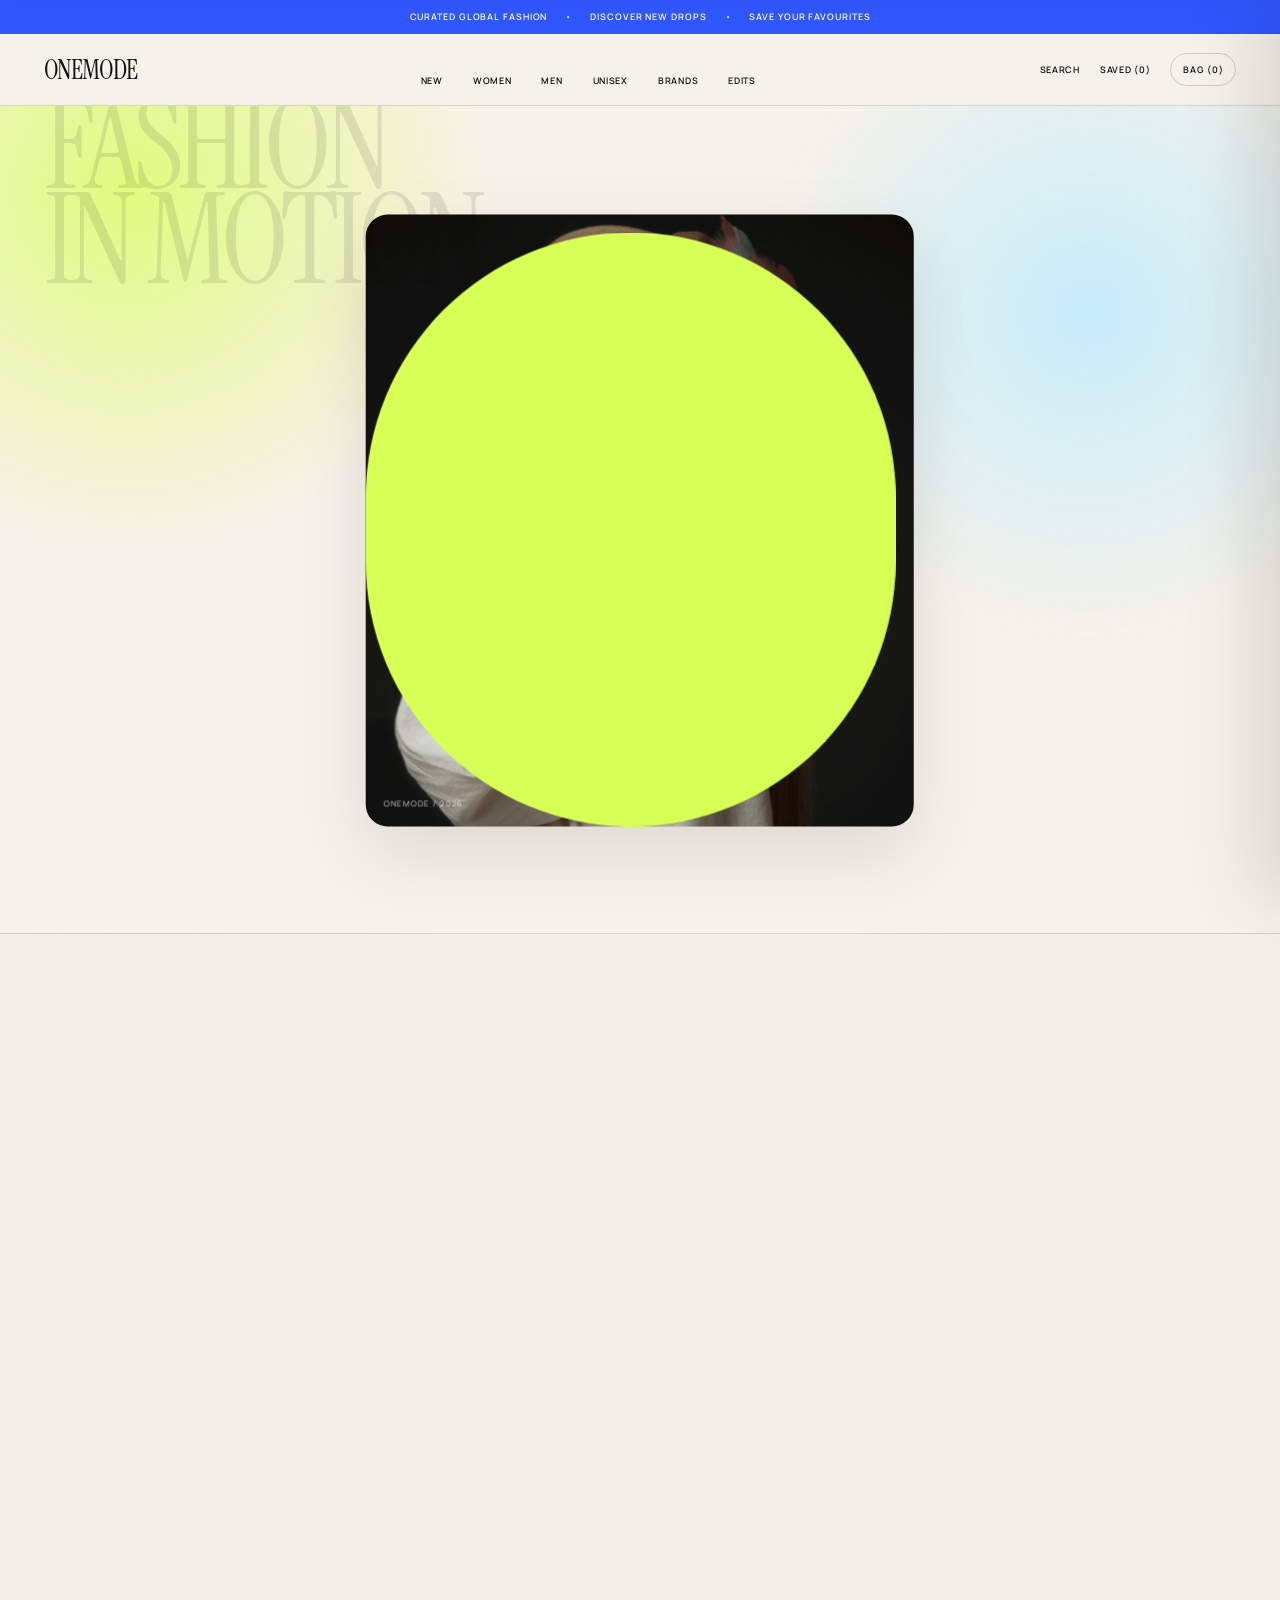
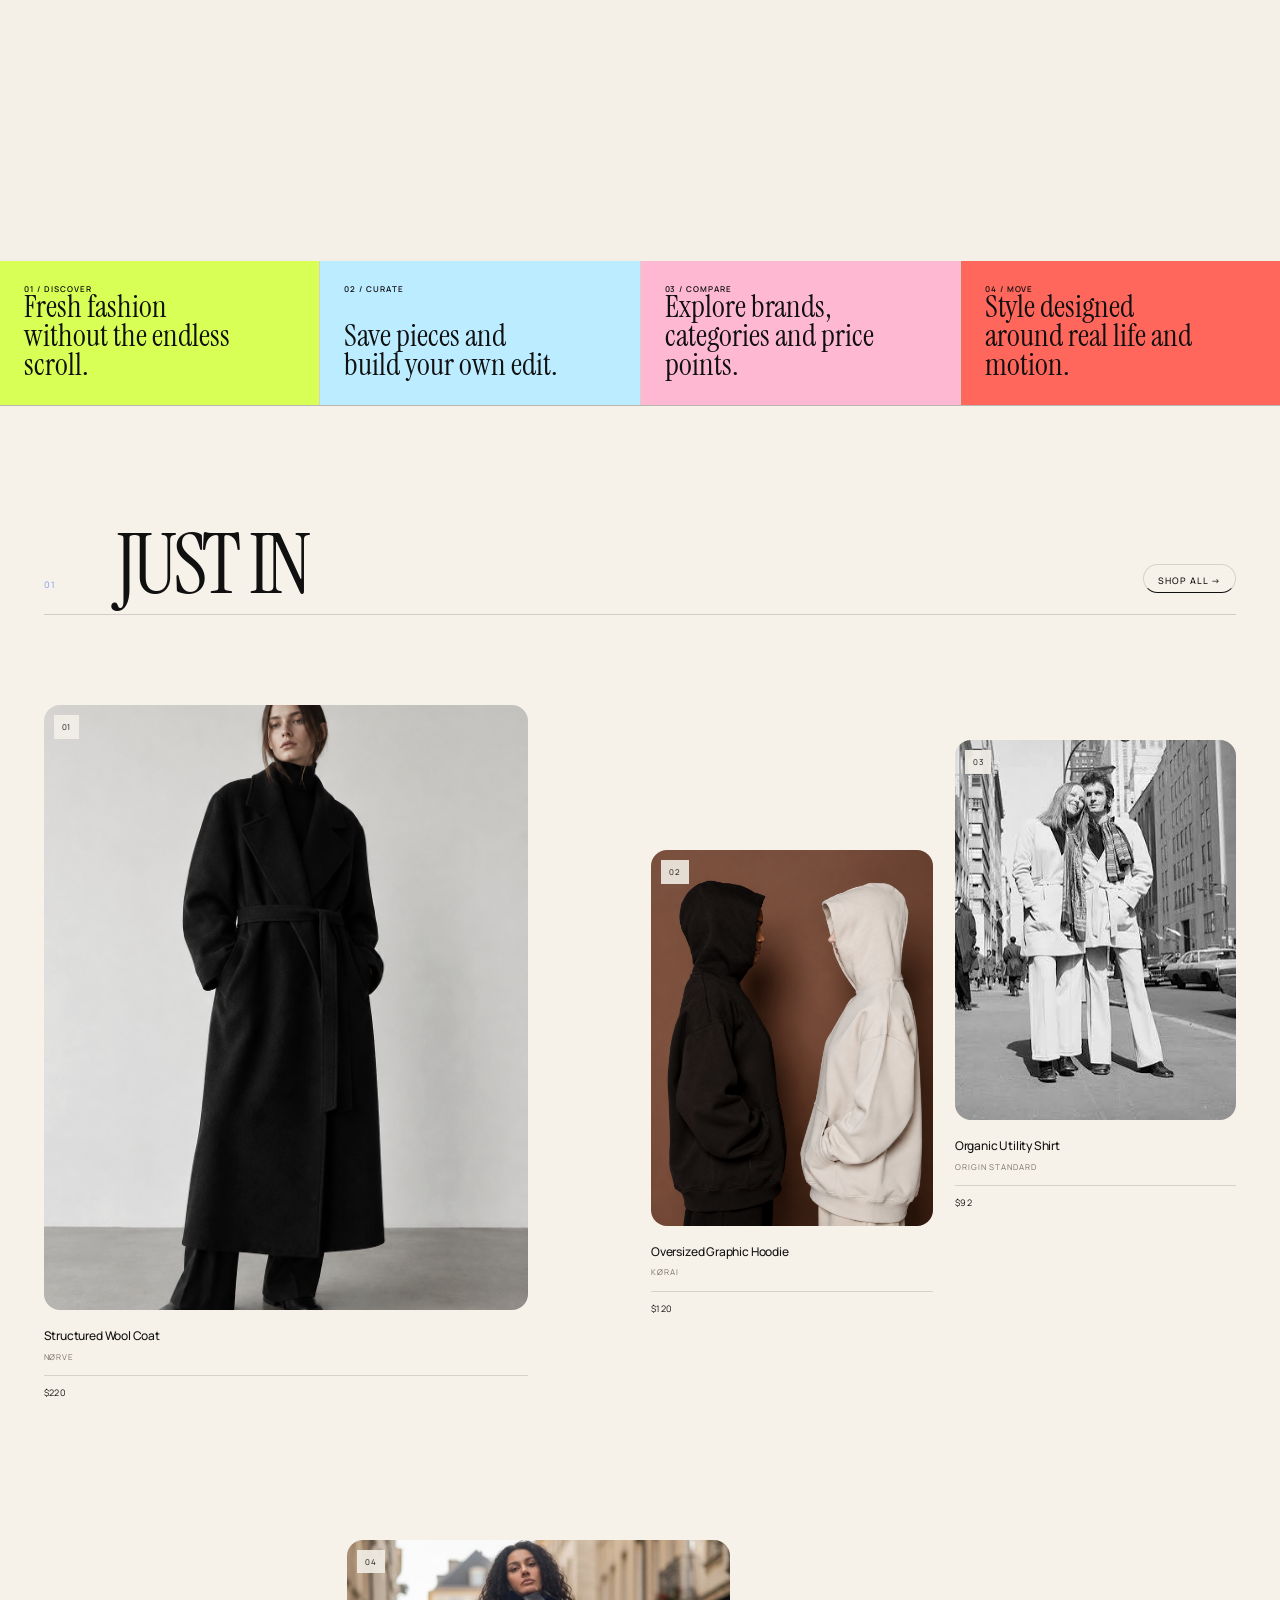
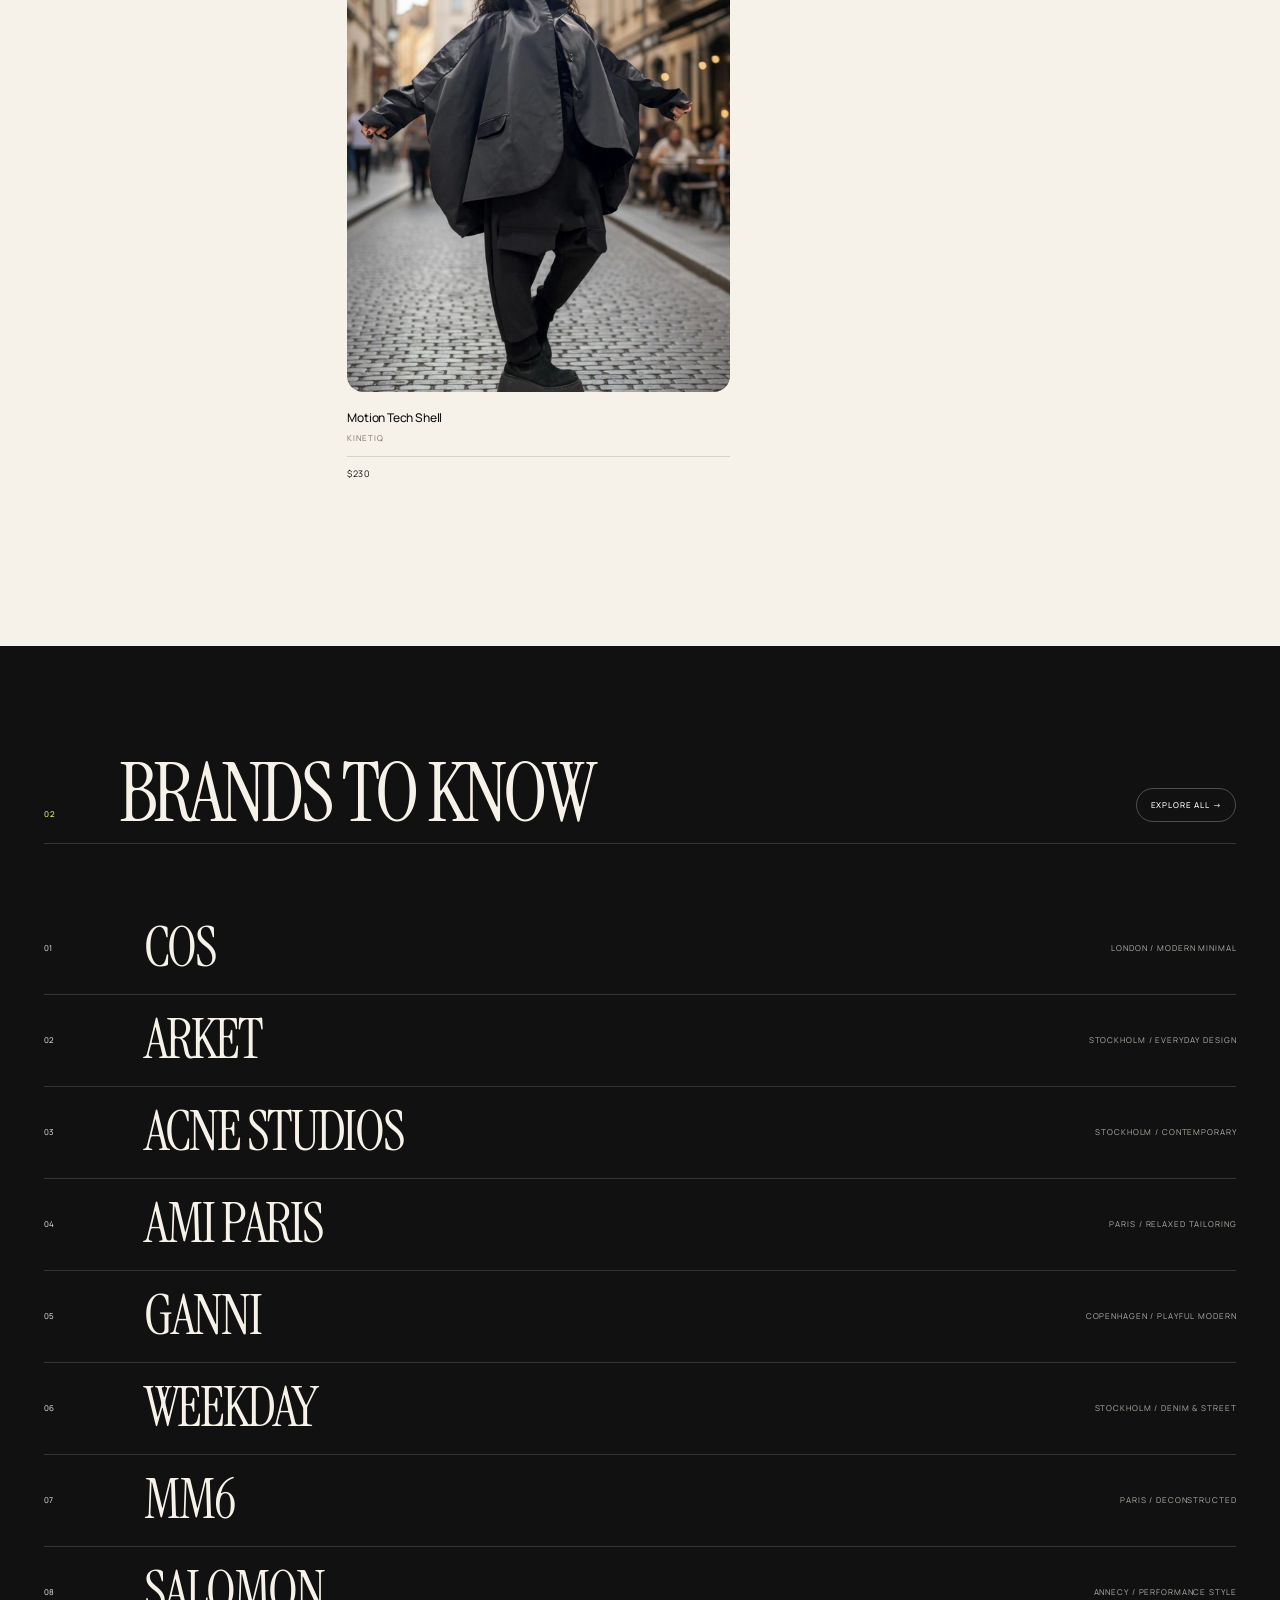
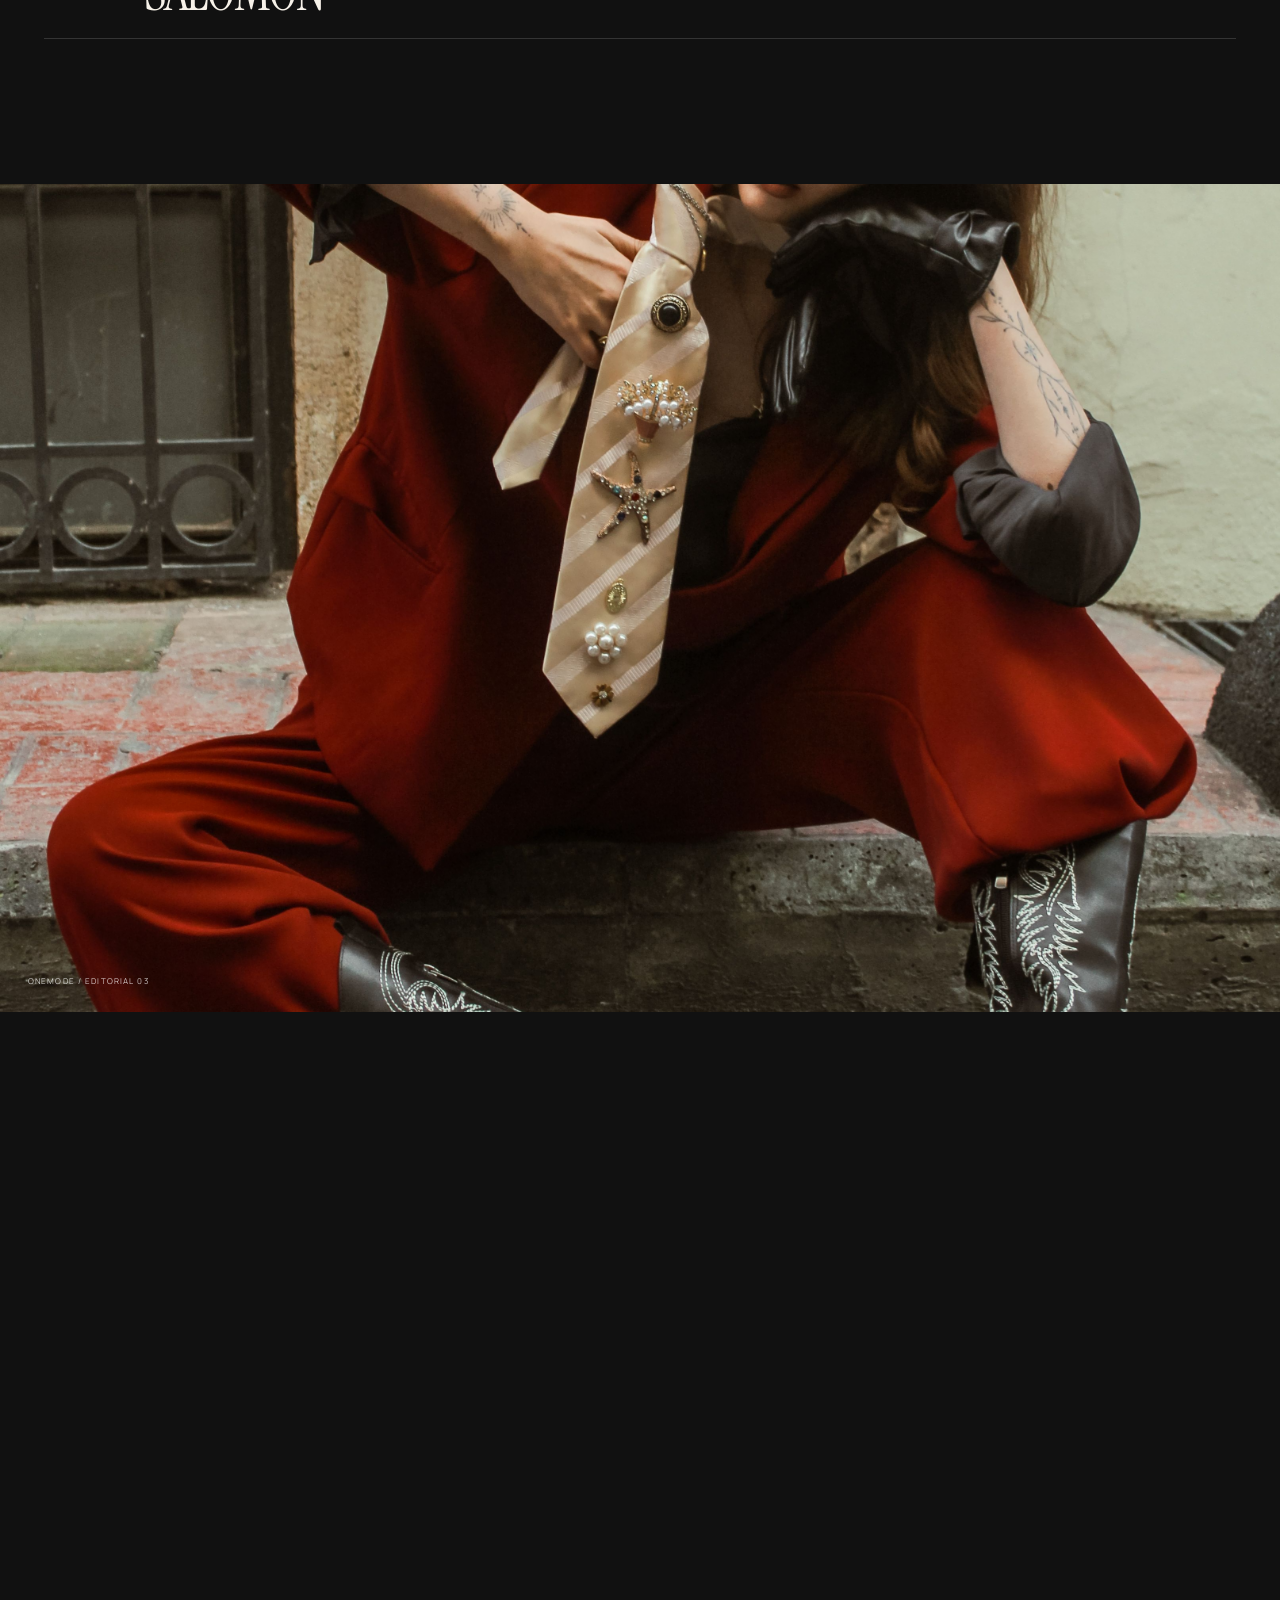
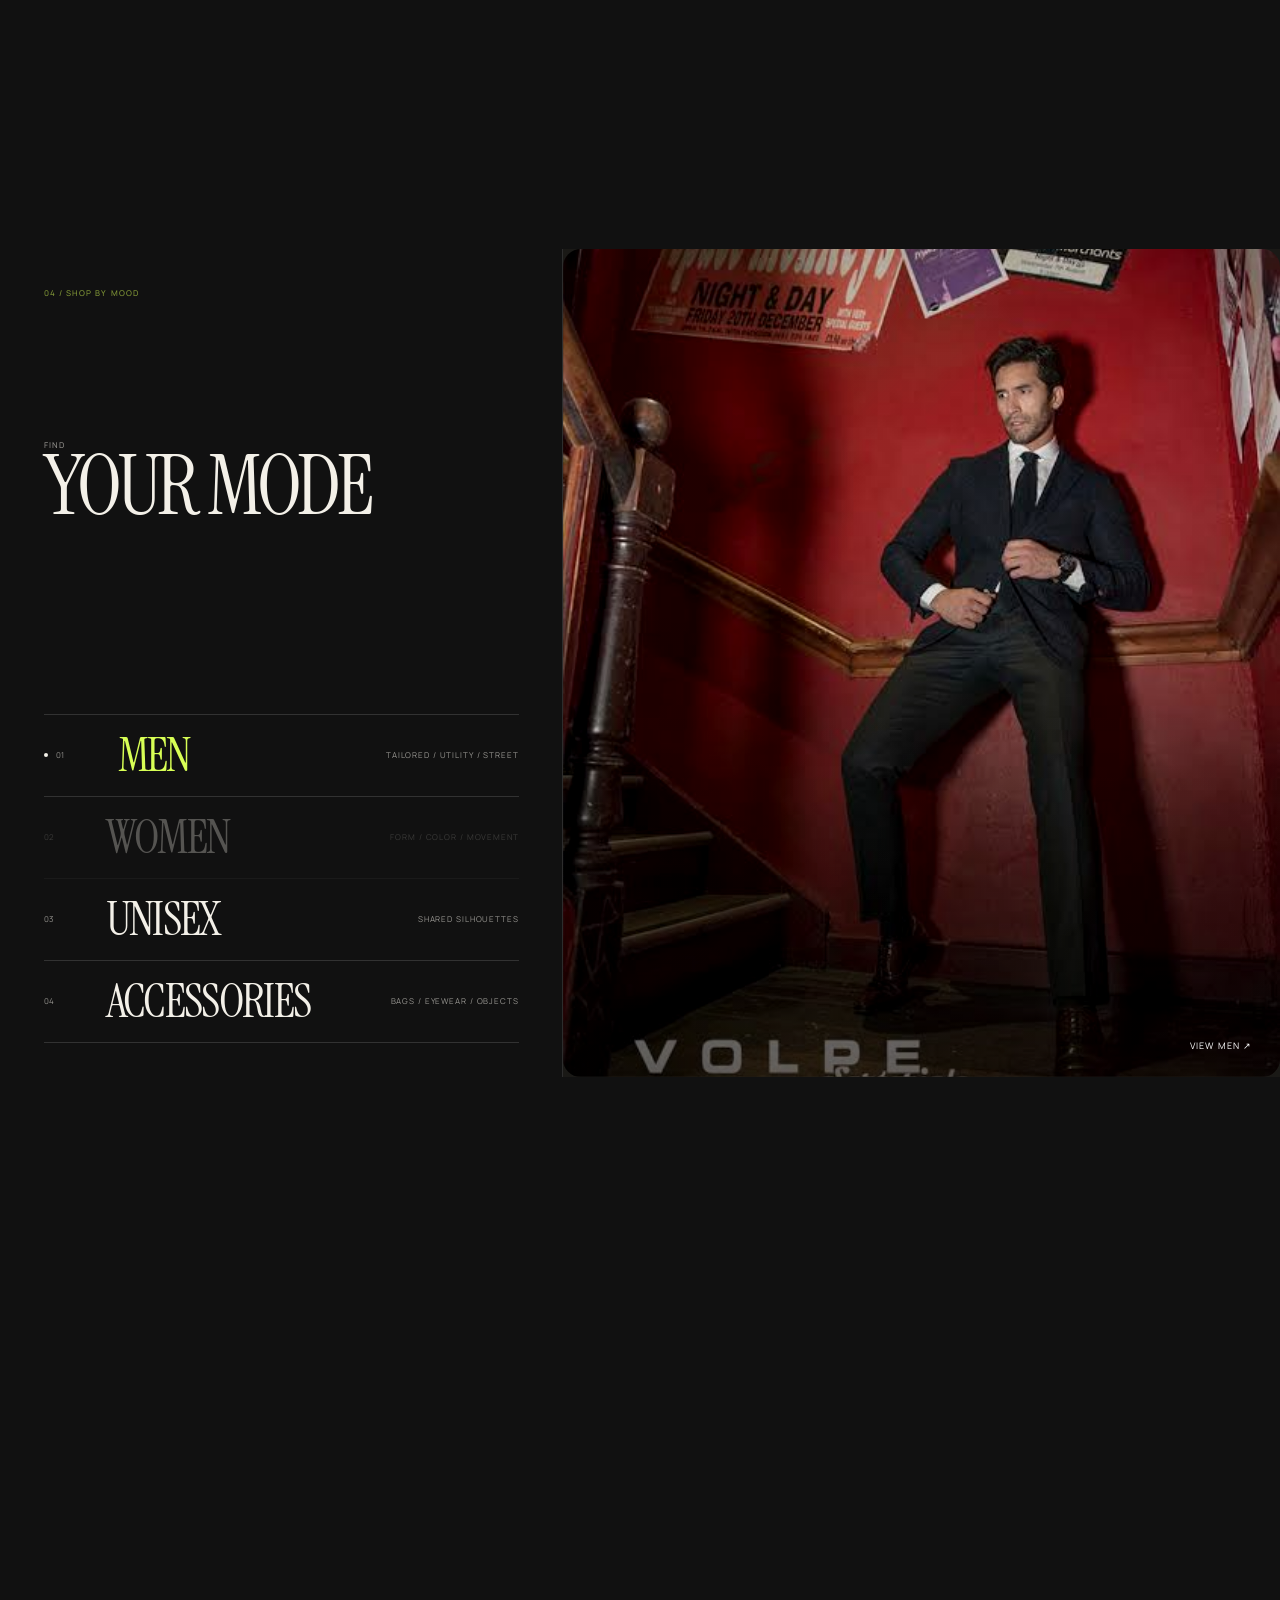
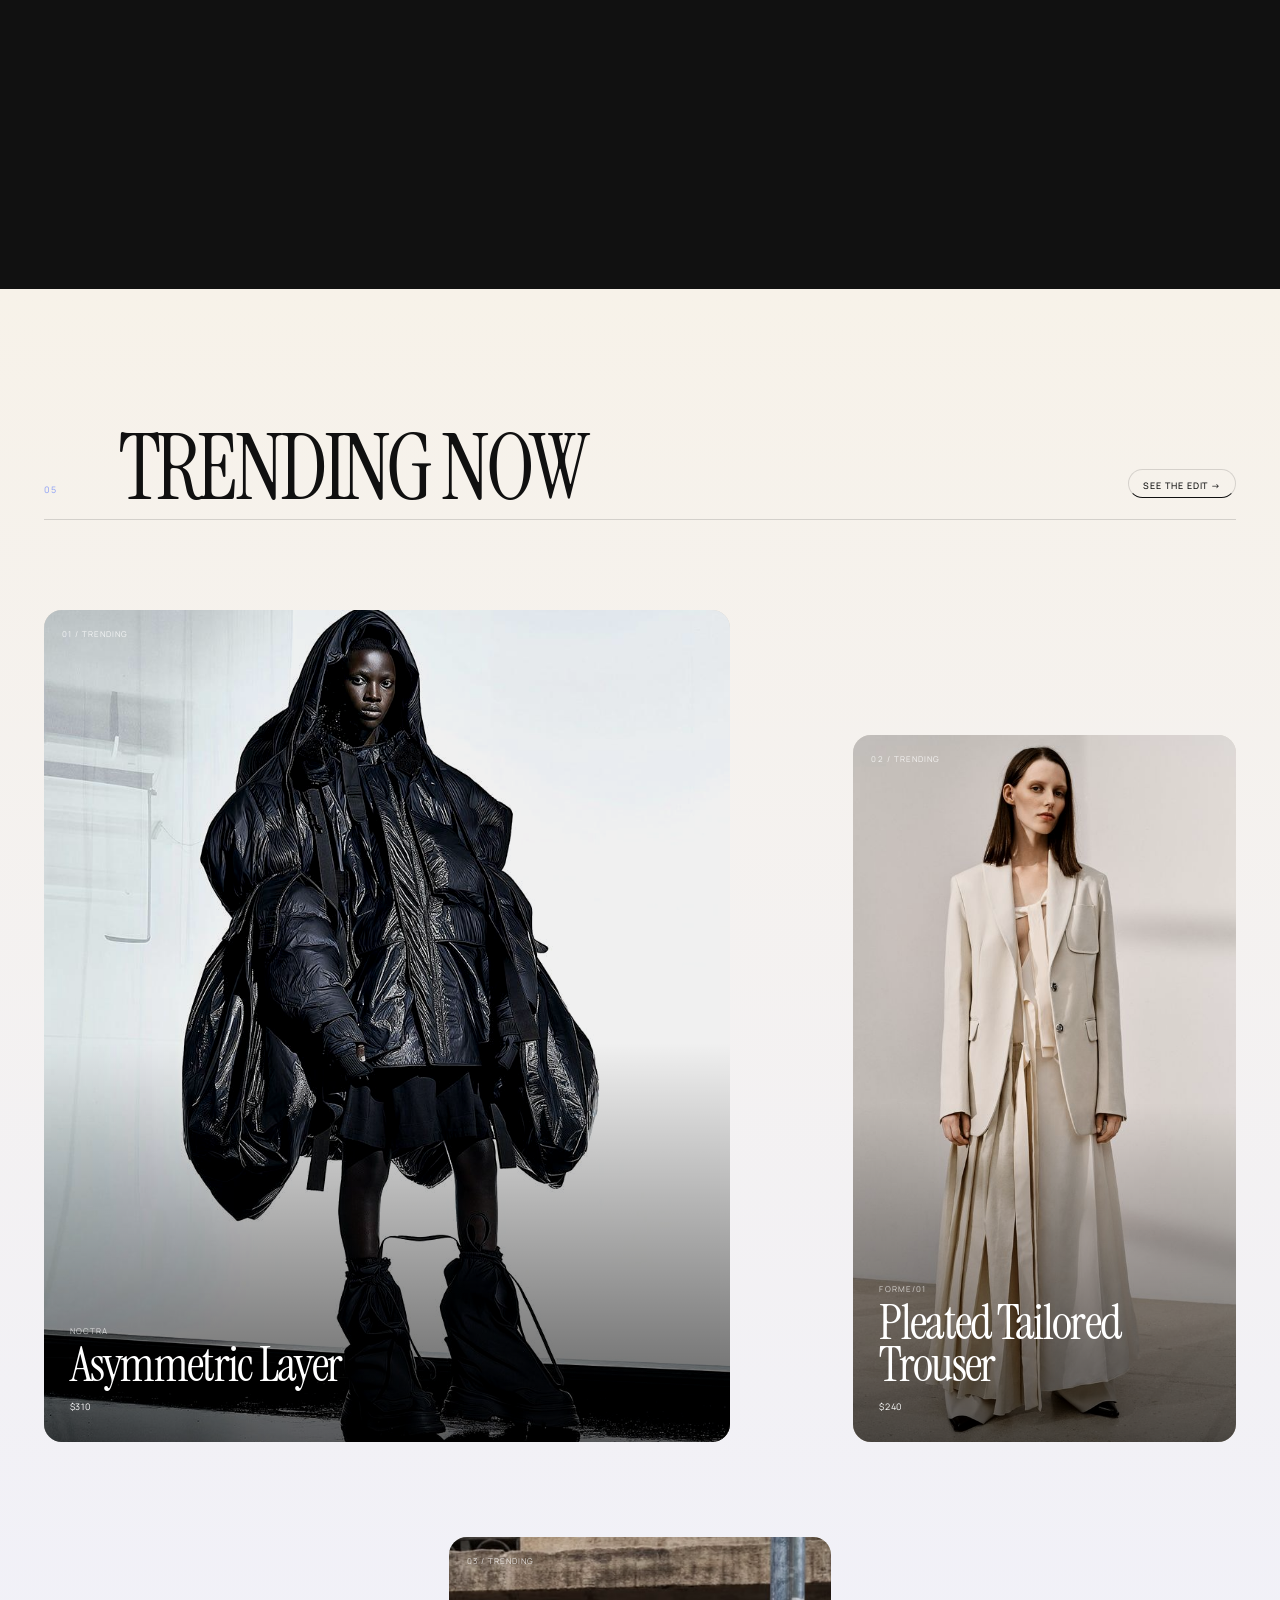
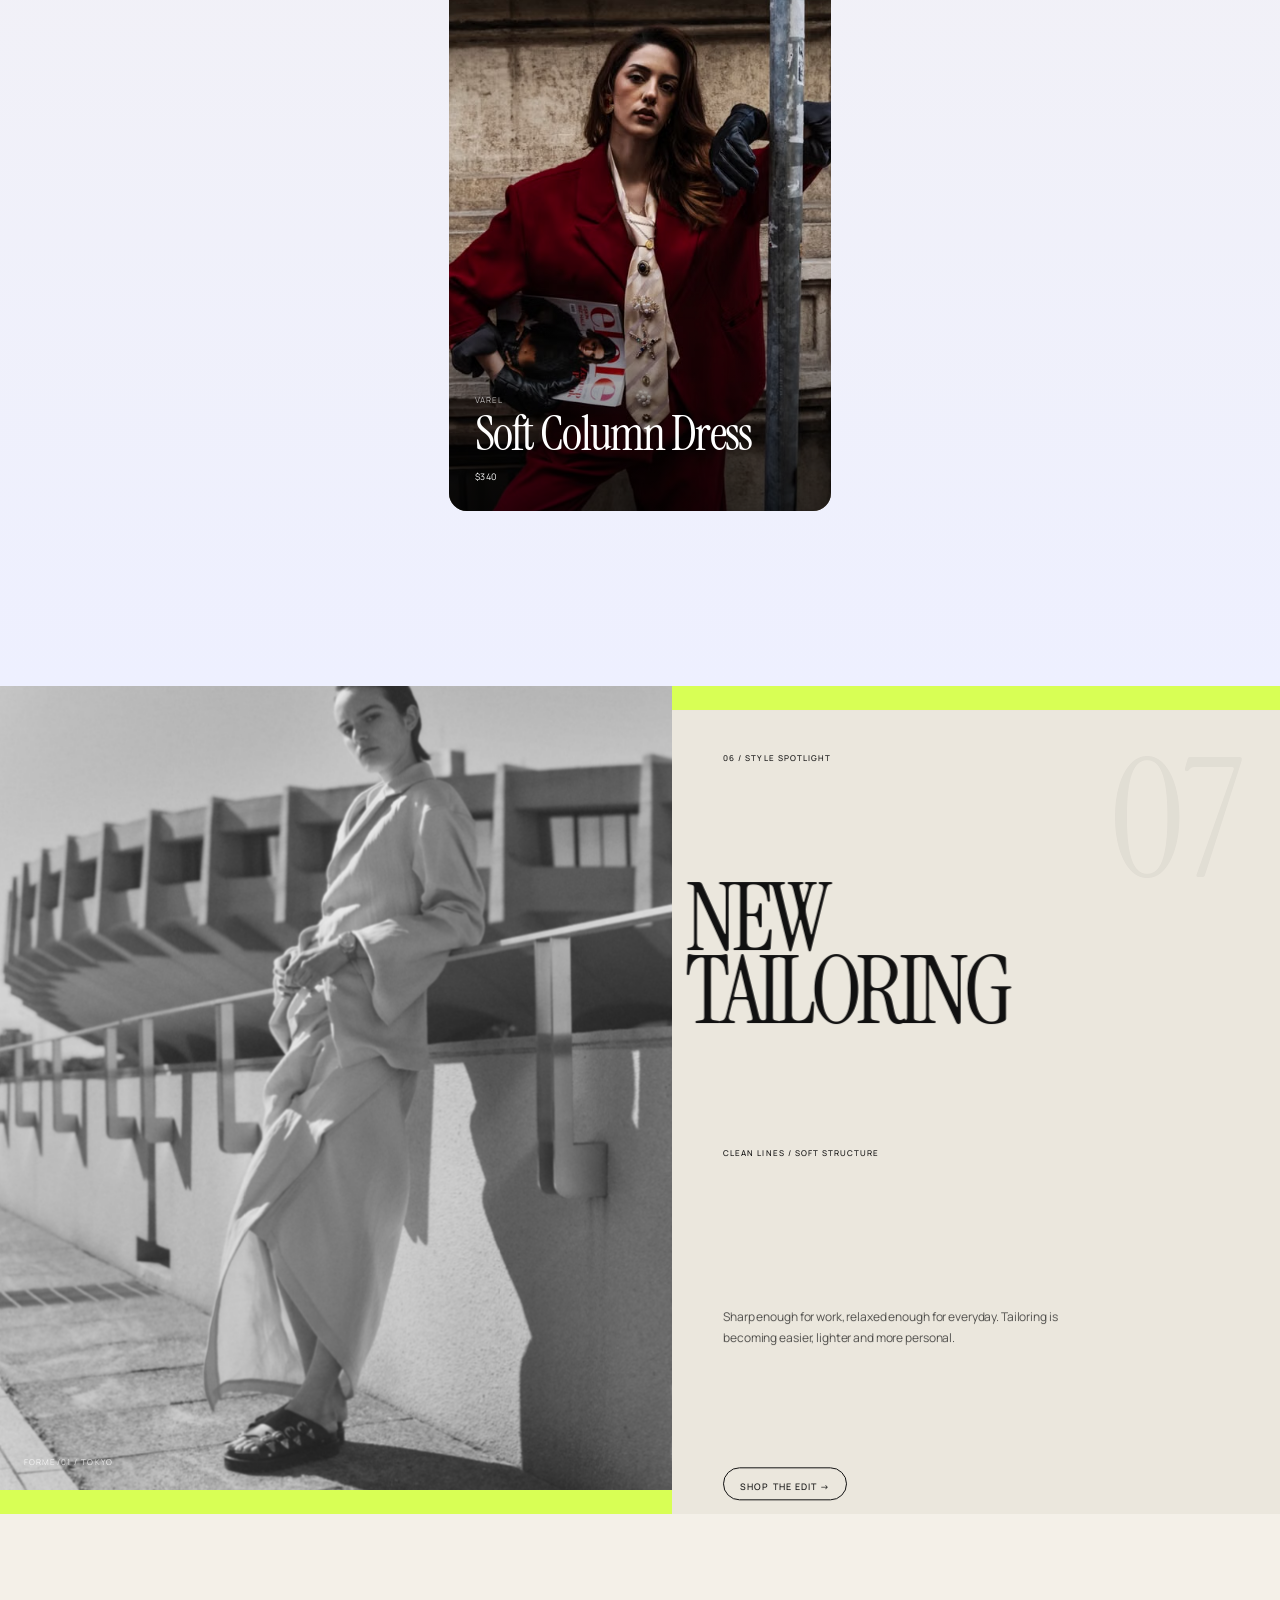
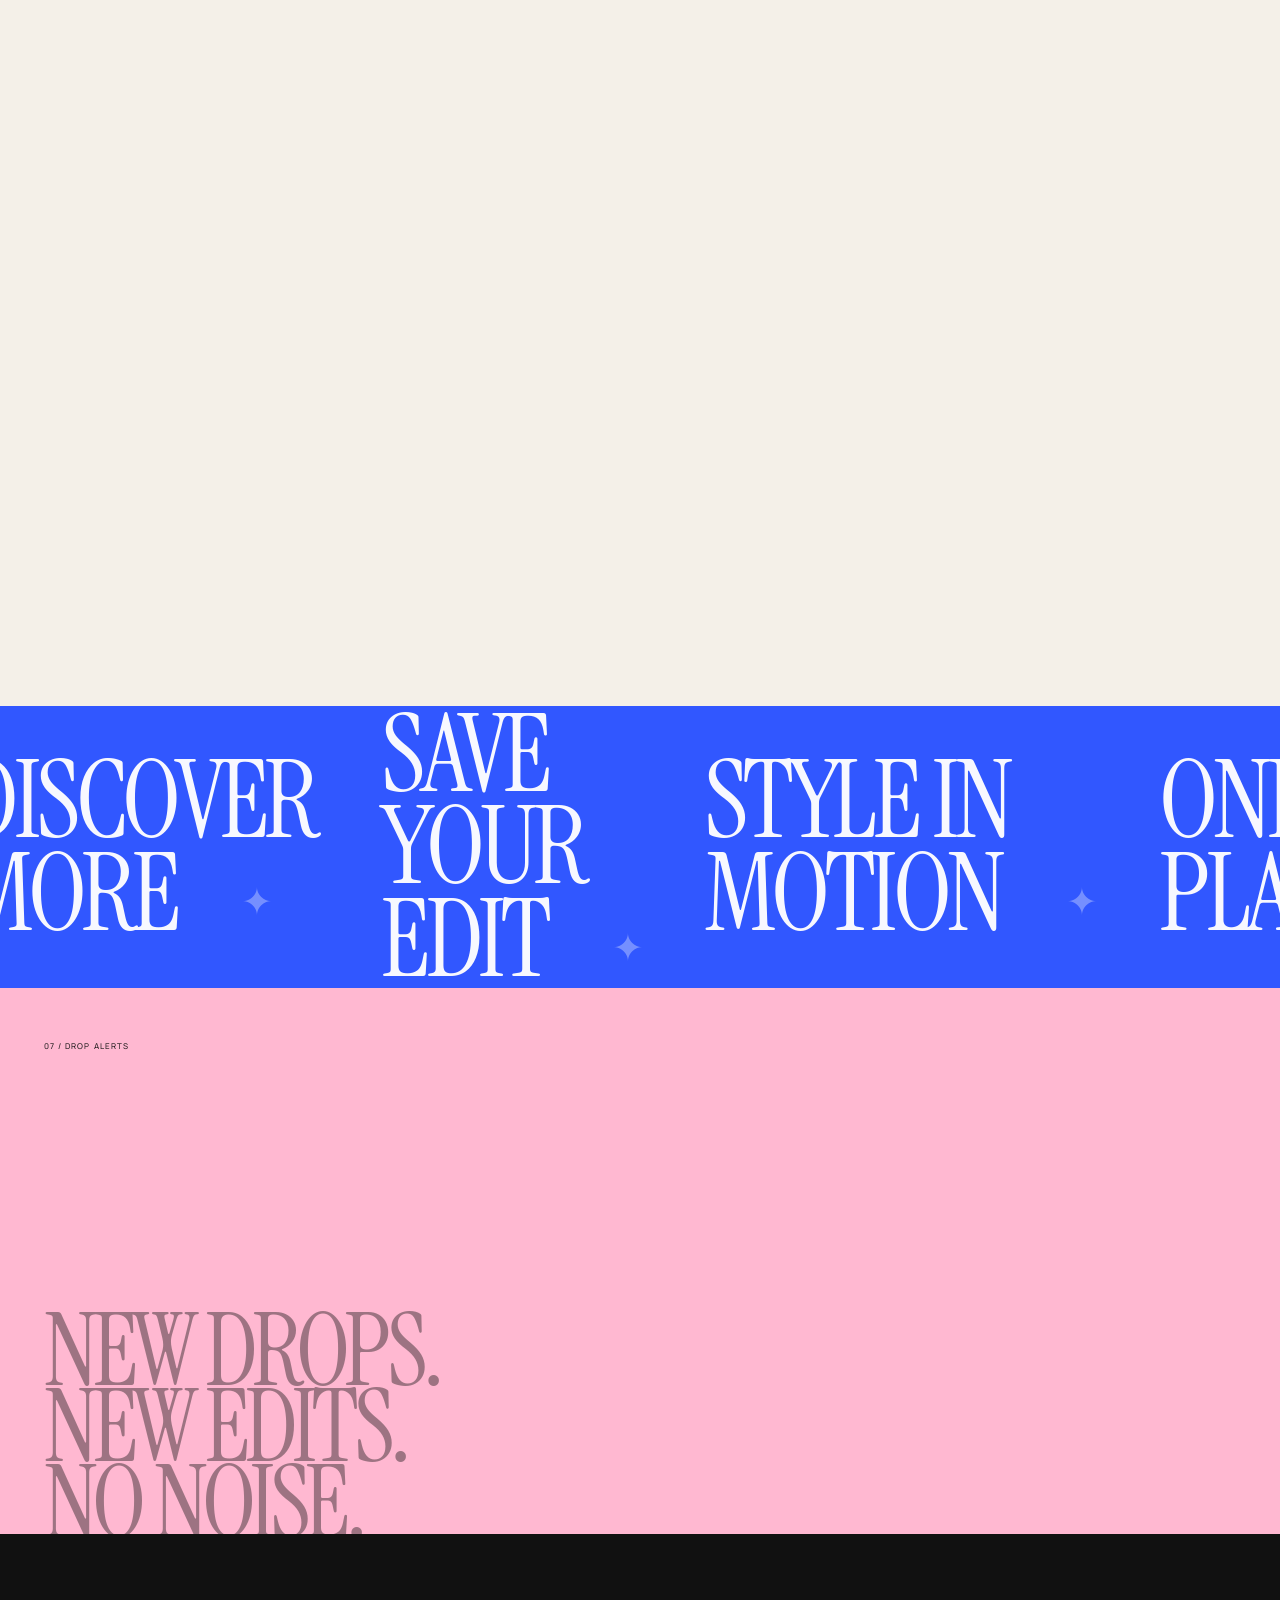
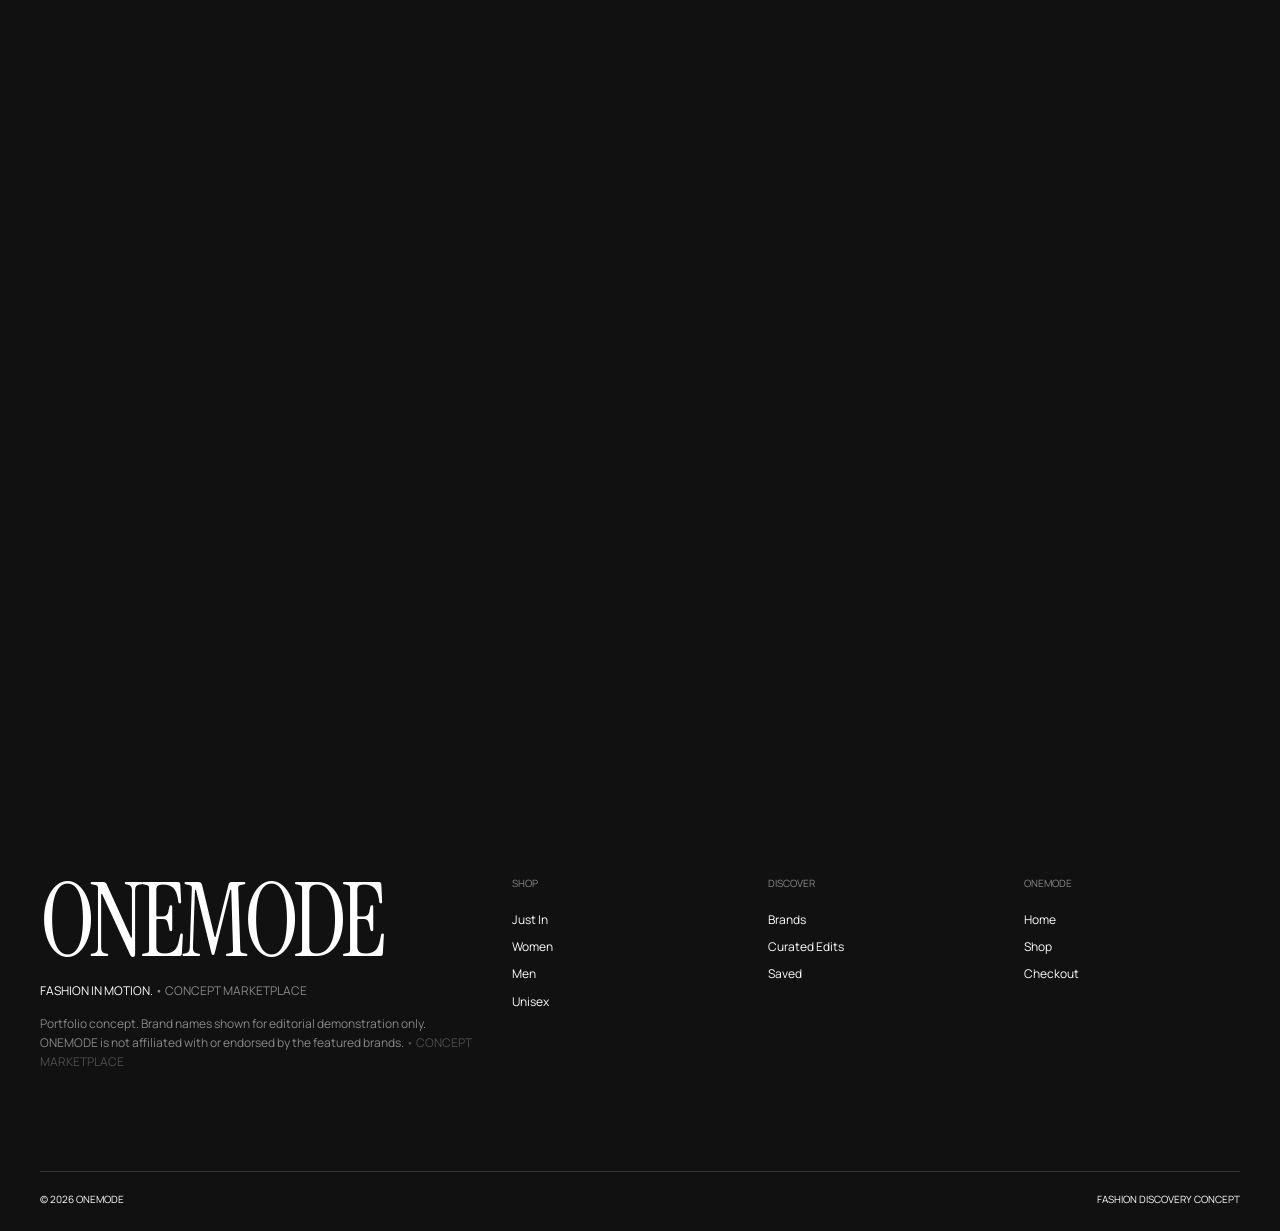
==== commit 8acef0ca: "Redesign homepage around fashion discovery" ====
--- a/index.html
+++ b/index.html
@@ -1,552 +1,284 @@
 <!DOCTYPE html>
 <html lang="en">
- <head>
+<head>
   <meta charset="utf-8">
-  <meta content="width=device-width, initial-scale=1.0" name="viewport">
-  <meta content="ONEMODE &mdash; a curated independent fashion marketplace concept focused on contemporary brands, movement and modern design." name="description">
-  <title>
-   ONEMODE - Fashion In Motion
-  </title>
-  <link href="https://fonts.googleapis.com" rel="preconnect">
-  <link crossorigin href="https://fonts.gstatic.com" rel="preconnect">
+  <meta name="viewport" content="width=device-width, initial-scale=1.0">
+  <meta name="description" content="ONEMODE — a curated fashion discovery marketplace concept for contemporary global style.">
+  <title>ONEMODE — Fashion Discovery</title>
+  <link rel="preconnect" href="https://fonts.googleapis.com">
+  <link rel="preconnect" href="https://fonts.gstatic.com" crossorigin>
   <link href="https://fonts.googleapis.com/css2?family=Instrument+Serif:ital@0;1&family=Manrope:wght@400;500;600&display=swap" rel="stylesheet">
-  <link href="style.css" rel="stylesheet">
-  
- </head>
- <body>
+  <link rel="stylesheet" href="style.css">
+  <link rel="stylesheet" href="revamp.css">
+</head>
+<body>
+  <div class="promo-strip">
+    CURATED GLOBAL FASHION
+    <span>•</span>
+    DISCOVER NEW DROPS
+    <span>•</span>
+    SAVE YOUR FAVOURITES
+  </div>
+
   <header>
-   <a class="logo" href="index.html">
-    ONEMODE
-   </a>
-   <nav>
-    <a href="shop.html?category=new">
-     NEW
-    </a>
-    <a href="shop.html?category=women">
-     WOMEN
-    </a>
-    <a href="shop.html?category=men">
-     MEN
-    </a>
-    <a href="shop.html?category=unisex">
-     UNISEX
-    </a>
-    <a href="brands.html">
-     BRANDS
-    </a>
-    <a href="collections.html">
-     COLLECTIONS
-    </a>
-   </nav>
-   <div class="header-actions">
-    <button id="search-btn" type="button">
-     SEARCH
-    </button>
-    <button id="favourites-btn" type="button">
-     FAVOURITES (
-     <span id="favourite-count">
-      0
-     </span>
-     )
-    </button>
-    <button id="cart-btn" type="button">
-     CART (
-     <span id="cart-count">
-      0
-     </span>
-     )
-    </button>
-   </div>
+    <a class="logo" href="index.html">ONEMODE</a>
+
+    <nav>
+      <a href="shop.html?category=new">NEW</a>
+      <a href="shop.html?category=women">WOMEN</a>
+      <a href="shop.html?category=men">MEN</a>
+      <a href="shop.html?category=unisex">UNISEX</a>
+      <a href="brands.html">BRANDS</a>
+      <a href="collections.html">EDITS</a>
+    </nav>
+
+    <div class="header-actions">
+      <button id="search-btn" type="button">SEARCH</button>
+      <button id="favourites-btn" type="button">SAVED (<span id="favourite-count">0</span>)</button>
+      <button id="cart-btn" type="button">BAG (<span id="cart-count">0</span>)</button>
+    </div>
   </header>
-  <!-- SEARCH -->
+
   <div class="search-panel" id="search-panel">
-   <div class="search-panel-inner">
-    <input id="search-input" placeholder="SEARCH, PRODUCTS, BRANDS..." type="text">
-    <button id="search-close" type="button">
-     CLOSE
-    </button>
-   </div>
-   <div class="search-results" id="search-results">
-   </div>
+    <div class="search-panel-inner">
+      <input id="search-input" placeholder="SEARCH PRODUCTS, BRANDS, EDITS..." type="text">
+      <button id="search-close" type="button">CLOSE</button>
+    </div>
+    <div class="search-results" id="search-results"></div>
   </div>
+
   <main>
-   <!-- HERO -->
-   <section class="hero">
-    <div class="hero-top">
-     <p>
-      GLOBAL FASHION PLATFORM
-     </p>
-     <p>
-      EST.2026
-     </p>
-    </div>
-    <div class="hero-title">
-     <h1>
-      FASHION
-      <br>
-      IN MOTION
-     </h1>
-    </div>
-    <div class="hero-visual">
-     <img alt="ONEMODE fashion campaign" decoding="async" fetchpriority="high" src="assets/hero.jpg">
-    </div>
-    <div class="hero-bottom">
-     <p>
-      Independent fashion brands.
-      <br>
-      One global space.
-     </p>
-     <a class="shop-link" href="collections.html">
-      EXPLORE COLLECTIONS
-     </a>
-    </div>
-   </section>
-   <!-- NEW ARRIVALS -->
-   <section class="new-arrivals">
-    <div class="section-header">
-     <p>
-      01
-     </p>
-     <h2>
-      NEW ARRIVALS
-     </h2>
-     <a href="shop.html?category=new">
-      VIEW ALL &rarr;
-     </a>
-    </div>
-    <div class="products-grid" id="home-new-arrivals">
-    </div>
-   </section>
-   <!-- FEATURED BRANDS -->
-   <section class="featured-brands">
-    <div class="section-header">
-     <p>
-      02
-     </p>
-     <h2>
-      FEATURED BRANDS
-     </h2>
-     <a href="brands.html">
-      VIEW ALL &rarr;
-     </a>
-    </div>
-    <div class="brands-list">
-     <a class="brand-row" href="shop.html?brand=nrove">
-      <span>
-       01
-      </span>
-      <h3>
-       N&Oslash;RVE
-      </h3>
-      <p>
-       COPENHAGEN / MINIMAL
-      </p>
-     </a>
-     <a class="brand-row" href="shop.html?brand=korai">
-      <span>
-       02
-      </span>
-      <h3>
-       K&Oslash;RAI
-      </h3>
-      <p>
-       SEOUL / STREETWEAR
-      </p>
-     </a>
-     <a class="brand-row" href="shop.html?brand=varel">
-      <span>
-       03
-      </span>
-      <h3>
-       VAREL
-      </h3>
-      <p>
-       PARIS / CONTEMPORARY
-      </p>
-     </a>
-     <a class="brand-row" href="shop.html?brand=noctra">
-      <span>
-       04
-      </span>
-      <h3>
-       NOCTRA
-      </h3>
-      <p>
-       BERLIN / AVANT-GARDE
-      </p>
-     </a>
-     <a class="brand-row" href="shop.html?brand=motel91">
-      <span>
-       05
-      </span>
-      <h3>
-       MOTEL 91
-      </h3>
-      <p>
-       LONDON / VINTAGE
-      </p>
-     </a>
-     <a class="brand-row" href="shop.html?brand=origin">
-      <span>
-       06
-      </span>
-      <h3>
-       ORIGIN STANDARD
-      </h3>
-      <p>
-       TBILISI / ESSENTIALS
-      </p>
-     </a>
-     <a class="brand-row" href="shop.html?brand=forme01">
-      <span>
-       07
-      </span>
-      <h3>
-       FORME/01
-      </h3>
-      <p>
-       TOKYO / TAILORING
-      </p>
-     </a>
-     <a class="brand-row" href="shop.html?brand=kinetiq">
-      <span>
-       08
-      </span>
-      <h3>
-       KINETIQ
-      </h3>
-      <p>
-       NEW YORK / TECHWEAR
-      </p>
-     </a>
-    </div>
-   </section>
-   <!-- EDITORIAL -->
-   <section class="editorial">
-    <div class="editorial-image">
-     <img alt="ONEMODE editorial campaign" decoding="async" loading="lazy" src="assets/editorial-01.jpg">
-    </div>
-    <div class="editorial-content">
-     <p class="editorial-index">
-      03 / EDITORIAL
-     </p>
-     <h2>
-      STYLE
-      <br>
-      WITHOUT
-      <br>
-      BORDERS
-     </h2>
-     <p class="editorial-text">
-      Independent fashion. Different cities.
-
-                    Different identities. One moving world.
-     </p>
-     <a href="collections.html">
-      DISCOVER THE EDIT &rarr;
-     </a>
-    </div>
-   </section>
-   <!-- SHOP BY CATEGORY -->
-   <section class="category-story">
-    <div class="category-story-sticky">
-     <div class="category-story-copy">
-      <p class="category-story-index">
-       04 / SHOP BY CATEGORY
-      </p>
-      <div class="category-story-heading">
-       <span>
-        EXPLORE
-       </span>
-       <h2>
-        THE EDIT
-       </h2>
-      </div>
-      <div class="category-story-list">
-       <a class="category-story-item active" data-category-index="0" href="shop.html?category=men">
-        <span>
-         01
-        </span>
-        <h3>
-         MEN
-        </h3>
+    <section class="hero">
+      <div class="hero-top">
+        <p>FASHION DISCOVERY PLATFORM</p>
+        <p>EST. 2026</p>
+      </div>
+
+      <div class="hero-title">
+        <h1>FASHION<br>IN MOTION</h1>
+      </div>
+
+      <div class="hero-visual">
+        <img alt="ONEMODE fashion campaign" decoding="async" fetchpriority="high" src="assets/hero.jpg">
+      </div>
+
+      <div class="hero-bottom">
         <p>
-         TAILORED / MODERN
-        </p>
-       </a>
-       <a class="category-story-item" data-category-index="1" href="shop.html?category=women">
-        <span>
-         02
-        </span>
-        <h3>
-         WOMEN
-        </h3>
+          One place to discover modern fashion,<br>
+          new drops, brands and curated edits.
+        </p>
+
+        <a class="shop-link" href="shop.html?category=new">
+          SHOP THE LATEST →
+        </a>
+      </div>
+    </section>
+
+    <section class="value-strip" aria-label="ONEMODE value">
+      <div class="value-card"><span>01 / DISCOVER</span><strong>Fresh fashion without the endless scroll.</strong></div>
+      <div class="value-card"><span>02 / CURATE</span><strong>Save pieces and build your own edit.</strong></div>
+      <div class="value-card"><span>03 / COMPARE</span><strong>Explore brands, categories and price points.</strong></div>
+      <div class="value-card"><span>04 / MOVE</span><strong>Style designed around real life and motion.</strong></div>
+    </section>
+
+    <section class="new-arrivals">
+      <div class="section-header">
+        <p>01</p>
+        <h2>JUST IN</h2>
+        <a href="shop.html?category=new">SHOP ALL →</a>
+      </div>
+      <div class="products-grid" id="home-new-arrivals"></div>
+    </section>
+
+    <section class="featured-brands">
+      <div class="section-header">
+        <p>02</p>
+        <h2>BRANDS TO KNOW</h2>
+        <a href="brands.html">EXPLORE ALL →</a>
+      </div>
+
+      <div class="brands-list">
+        <a class="brand-row" href="shop.html?brand=cos"><span>01</span><h3>COS</h3><p>LONDON / MODERN MINIMAL</p></a>
+        <a class="brand-row" href="shop.html?brand=arket"><span>02</span><h3>ARKET</h3><p>STOCKHOLM / EVERYDAY DESIGN</p></a>
+        <a class="brand-row" href="shop.html?brand=acne"><span>03</span><h3>ACNE STUDIOS</h3><p>STOCKHOLM / CONTEMPORARY</p></a>
+        <a class="brand-row" href="shop.html?brand=ami"><span>04</span><h3>AMI PARIS</h3><p>PARIS / RELAXED TAILORING</p></a>
+        <a class="brand-row" href="shop.html?brand=ganni"><span>05</span><h3>GANNI</h3><p>COPENHAGEN / PLAYFUL MODERN</p></a>
+        <a class="brand-row" href="shop.html?brand=weekday"><span>06</span><h3>WEEKDAY</h3><p>STOCKHOLM / DENIM & STREET</p></a>
+        <a class="brand-row" href="shop.html?brand=mm6"><span>07</span><h3>MM6</h3><p>PARIS / DECONSTRUCTED</p></a>
+        <a class="brand-row" href="shop.html?brand=salomon"><span>08</span><h3>SALOMON</h3><p>ANNECY / PERFORMANCE STYLE</p></a>
+      </div>
+    </section>
+
+    <section class="editorial">
+      <div class="editorial-image">
+        <img alt="ONEMODE editorial campaign" decoding="async" loading="lazy" src="assets/editorial-01.jpg">
+      </div>
+
+      <div class="editorial-content">
+        <p class="editorial-index">03 / THE EDIT</p>
+        <h2>STYLE<br>THAT<br>MOVES</h2>
+        <p class="editorial-text">
+          Less noise. Better pieces. Strong silhouettes, everyday wear
+          and standout details brought into one visual edit.
+        </p>
+        <a href="collections.html">EXPLORE CURATED EDITS →</a>
+      </div>
+    </section>
+
+    <section class="category-story">
+      <div class="category-story-sticky">
+        <div class="category-story-copy">
+          <p class="category-story-index">04 / SHOP BY MOOD</p>
+          <div class="category-story-heading">
+            <span>FIND</span>
+            <h2>YOUR MODE</h2>
+          </div>
+
+          <div class="category-story-list">
+            <a class="category-story-item active" data-category-index="0" href="shop.html?category=men">
+              <span>01</span><h3>MEN</h3><p>TAILORED / UTILITY / STREET</p>
+            </a>
+            <a class="category-story-item" data-category-index="1" href="shop.html?category=women">
+              <span>02</span><h3>WOMEN</h3><p>FORM / COLOR / MOVEMENT</p>
+            </a>
+            <a class="category-story-item" data-category-index="2" href="shop.html?category=unisex">
+              <span>03</span><h3>UNISEX</h3><p>SHARED SILHOUETTES</p>
+            </a>
+            <a class="category-story-item" data-category-index="3" href="shop.html?category=accessories">
+              <span>04</span><h3>ACCESSORIES</h3><p>BAGS / EYEWEAR / OBJECTS</p>
+            </a>
+          </div>
+        </div>
+
+        <div class="category-story-visual">
+          <a class="category-story-image active" data-category-image="0" href="shop.html?category=men"><img alt="Men fashion" src="assets/category-men.jpg"><span>VIEW MEN ↗</span></a>
+          <a class="category-story-image" data-category-image="1" href="shop.html?category=women"><img alt="Women fashion" src="assets/category-women.avif"><span>VIEW WOMEN ↗</span></a>
+          <a class="category-story-image" data-category-image="2" href="shop.html?category=unisex"><img alt="Unisex fashion" src="assets/category-unisex.jpg"><span>VIEW UNISEX ↗</span></a>
+          <a class="category-story-image" data-category-image="3" href="shop.html?category=accessories"><img alt="Fashion accessories" src="assets/category-accessories.jpg"><span>VIEW ACCESSORIES ↗</span></a>
+        </div>
+      </div>
+    </section>
+
+    <section class="trending-products">
+      <div class="section-header">
+        <p>05</p>
+        <h2>TRENDING NOW</h2>
+        <a href="shop.html?category=new">SEE THE EDIT →</a>
+      </div>
+      <div class="trending-grid" id="home-trending"></div>
+    </section>
+
+    <section class="brand-spotlight">
+      <div class="spotlight-media">
+        <img alt="Modern tailoring campaign" decoding="async" loading="lazy" src="assets/spotlight-forme.png">
+      </div>
+
+      <div class="spotlight-content">
+        <p class="spotlight-index">06 / STYLE SPOTLIGHT</p>
+        <h2>NEW<br>TAILORING</h2>
+        <p class="spotlight-location">CLEAN LINES / SOFT STRUCTURE</p>
+        <p class="spotlight-description">
+          Sharp enough for work, relaxed enough for everyday.
+          Tailoring is becoming easier, lighter and more personal.
+        </p>
+        <a href="shop.html?collection=urban-form">SHOP THE EDIT →</a>
+      </div>
+    </section>
+
+    <section class="motion-section">
+      <div class="motion-track">
+        <div class="motion-text">
+          <span>DISCOVER MORE</span><span>SAVE YOUR EDIT</span><span>STYLE IN MOTION</span><span>ONE PLACE</span>
+          <span>DISCOVER MORE</span><span>SAVE YOUR EDIT</span><span>STYLE IN MOTION</span><span>ONE PLACE</span>
+        </div>
+      </div>
+    </section>
+
+    <section class="newsletter">
+      <div class="newsletter-left">
+        <p>07 / DROP ALERTS</p>
+        <h2>NEW DROPS.<br>NEW EDITS.<br>NO NOISE.</h2>
+      </div>
+
+      <div class="newsletter-right">
         <p>
-         FORM / MOVEMENT
-        </p>
-       </a>
-       <a class="category-story-item" data-category-index="2" href="shop.html?category=unisex">
-        <span>
-         03
-        </span>
-        <h3>
-         UNISEX
-        </h3>
-        <p>
-         SHARED SILHOUETTES
-        </p>
-       </a>
-       <a class="category-story-item" data-category-index="3" href="shop.html?category=accessories">
-        <span>
-         04
-        </span>
-        <h3>
-         ACCESSORIES
-        </h3>
-        <p>
-         DETAIL / OBJECT
-        </p>
-       </a>
-      </div>
-     </div>
-     <div class="category-story-visual">
-      <a class="category-story-image active" data-category-image="0" href="shop.html?category=men">
-       <img alt="Men fashion" src="assets/category-men.jpg">
-       <span>
-        VIEW MEN &nearrow;
-       </span>
-      </a>
-      <a class="category-story-image" data-category-image="1" href="shop.html?category=women">
-       <img alt="Women fashion" src="assets/category-women.avif">
-       <span>
-        VIEW WOMEN &nearrow;
-       </span>
-      </a>
-      <a class="category-story-image" data-category-image="2" href="shop.html?category=unisex">
-       <img alt="Unisex fashion" src="assets/category-unisex.jpg">
-       <span>
-        VIEW UNISEX &nearrow;
-       </span>
-      </a>
-      <a class="category-story-image" data-category-image="3" href="shop.html?category=accessories">
-       <img alt="Fashion accessories" src="assets/category-accessories.jpg">
-       <span>
-        VIEW ACCESSORIES &nearrow;
-       </span>
-      </a>
-     </div>
-    </div>
-   </section>
-   <!-- TRENDING -->
-   <section class="trending-products">
-    <div class="section-header">
-     <p>
-      05
-     </p>
-     <h2>
-      TRENDING NOW
-     </h2>
-     <a href="shop.html?category=new">
-      VIEW ALL &rarr;
-     </a>
-    </div>
-    <div class="trending-grid" id="home-trending">
-    </div>
-   </section>
-   <!-- BRAND SPOTLIGHT -->
-   <section class="brand-spotlight">
-    <div class="spotlight-media">
-     <img alt="FORME/01 campaign" decoding="async" loading="lazy" src="assets/spotlight-forme.png">
-     
-    </div>
-    <div class="spotlight-content">
-     <p class="spotlight-index">
-      06 / BRAND SPOTLIGHT
-     </p>
-     <h2>
-      FORME/01
-     </h2>
-     <p class="spotlight-location">
-      TOKYO / URBAN TAILORING
-     </p>
-     <p class="spotlight-description">
-      Structured silhouettes, precise lines and modern tailoring
-
-                    shaped for movement through the city.
-     </p>
-     <a href="product.html?id=forme-structured-set">
-      EXPLORE BRAND &rarr;
-     </a>
-    </div>
-   </section>
-   <!-- MOTION -->
-   <section class="motion-section">
-    <div class="motion-track">
-     <div class="motion-text">
-      <span>
-       FASHION IN MOTION
-      </span>
-      <span>
-       ONE WORLD
-      </span>
-      <span>
-       ONE MODE
-      </span>
-      <span>
-       STYLE WITHOUT BORDERS
-      </span>
-      <span>
-       FASHION IN MOTION
-      </span>
-      <span>
-       ONE WORLD
-      </span>
-      <span>
-       ONE MODE
-      </span>
-      <span>
-       STYLE WITHOUT BORDERS
-      </span>
-     </div>
-    </div>
-   </section>
-   <!-- NEWSLETTER -->
-   <section class="newsletter">
-    <div class="newsletter-left">
-     <p>
-      07 / STAY IN MOTION
-     </p>
-     <h2>
-      NEW BRANDS.
-      <br>
-      NEW DROPS.
-      <br>
-      ONE SPACE
-     </h2>
-    </div>
-    <div class="newsletter-right">
-     <p>
-      Join ONEMODE for new collections,
-
-                    independent brands and editorial releases.
-     </p>
-     <form class="newsletter-form">
-      <input placeholder="EMAIL ADDRESS" required type="email">
-      <button type="submit">
-       JOIN &rarr;
-      </button>
-     </form>
-    </div>
-   </section>
-   <!-- FOOTER -->
-   <footer>
-    <div class="footer-top">
-     <div class="footer-brand">
-      <h2>
-       ONEMODE
-      </h2>
-      <p>
-       FASHION IN MOTION.
-      </p>
-     </div>
-     <div class="footer-column">
-      <p>
-       SHOP
-      </p>
-      <a href="shop.html?category=new">
-       New Arrivals
-      </a>
-      <a href="shop.html?category=women">
-       Women
-      </a>
-      <a href="shop.html?category=men">
-       Men
-      </a>
-      <a href="shop.html?category=unisex">
-       Unisex
-      </a>
-     </div>
-     <div class="footer-column">
-      <p>
-       EXPLORE
-      </p>
-      <a href="brands.html">
-       Brands
-      </a>
-      <a href="collections.html">
-       Collections
-      </a>
-      <a href="favourites.html">
-       Favourites
-      </a>
-     </div>
-     <div class="footer-column">
-      <p>
-       ONEMODE
-      </p>
-      <a href="index.html">
-       Home
-      </a>
-      <a href="shop.html?category=new">
-       Shop
-      </a>
-      <a href="checkout.html">
-       Checkout
-      </a>
-     </div>
-    </div>
-    <div class="footer-bottom">
-     <p>
-      &copy; 2026 ONEMODE
-     </p>
-     <p>
-      FASHION IN MOTION
-     </p>
-    </div>
-   </footer>
+          Join ONEMODE for curated fashion updates, fresh drops,
+          brand discoveries and weekly edits.
+        </p>
+
+        <form class="newsletter-form">
+          <input placeholder="EMAIL ADDRESS" required type="email">
+          <button type="submit">JOIN →</button>
+        </form>
+      </div>
+    </section>
+
+    <footer>
+      <div class="footer-top">
+        <div class="footer-brand">
+          <h2>ONEMODE</h2>
+          <p>FASHION IN MOTION.</p>
+          <p class="concept-note">
+            Portfolio concept. Brand names shown for editorial demonstration only.
+            ONEMODE is not affiliated with or endorsed by the featured brands.
+          </p>
+        </div>
+
+        <div class="footer-column">
+          <p>SHOP</p>
+          <a href="shop.html?category=new">Just In</a>
+          <a href="shop.html?category=women">Women</a>
+          <a href="shop.html?category=men">Men</a>
+          <a href="shop.html?category=unisex">Unisex</a>
+        </div>
+
+        <div class="footer-column">
+          <p>DISCOVER</p>
+          <a href="brands.html">Brands</a>
+          <a href="collections.html">Curated Edits</a>
+          <a href="favourites.html">Saved</a>
+        </div>
+
+        <div class="footer-column">
+          <p>ONEMODE</p>
+          <a href="index.html">Home</a>
+          <a href="shop.html?category=new">Shop</a>
+          <a href="checkout.html">Checkout</a>
+        </div>
+      </div>
+
+      <div class="footer-bottom">
+        <p>© 2026 ONEMODE</p>
+        <p>FASHION DISCOVERY CONCEPT</p>
+      </div>
+    </footer>
   </main>
-  <!-- CART -->
-  <div class="cart-overlay" id="cart-overlay">
-  </div>
+
+  <div class="cart-overlay" id="cart-overlay"></div>
+
   <aside class="cart-panel" id="cart-panel">
-   <div class="cart-header">
-    <h2>
-     YOUR CART
-    </h2>
-    <button id="cart-close" type="button">
-     CLOSE
-    </button>
-   </div>
-   <div class="cart-items" id="cart-items">
-   </div>
-   <div class="cart-footer">
-    <div class="cart-total-row">
-     <span>
-      TOTAL
-     </span>
-     <span id="cart-total">
-      $0
-     </span>
-    </div>
-    <button class="checkout-btn" type="button">
-     CHECKOUT &rarr;
-    </button>
-   </div>
+    <div class="cart-header">
+      <h2>YOUR BAG</h2>
+      <button id="cart-close" type="button">CLOSE</button>
+    </div>
+
+    <div class="cart-items" id="cart-items"></div>
+
+    <div class="cart-footer">
+      <div class="cart-total-row">
+        <span>TOTAL</span>
+        <span id="cart-total">$0</span>
+      </div>
+      <button class="checkout-btn" type="button">CHECKOUT →</button>
+    </div>
   </aside>
-  <script src="cart.js">
-  </script>
-  <script src="products.js">
-  </script>
-  <script src="script.js">
-  </script>
-  <script src="favourites.js">
-  </script>
-  <script src="home.js">
-  </script>
-  <script src="motion.js">
-  </script>
-  <script src="ui-polish.js">
-  </script>
- </body>
-</html>
-
+
+  <script src="cart.js"></script>
+  <script src="products.js"></script>
+  <script src="script.js"></script>
+  <script src="favourites.js"></script>
+  <script src="home.js"></script>
+  <script src="motion.js"></script>
+  <script src="ui-polish.js"></script>
+</body>
+</html>
--- a/revamp.css
+++ b/revamp.css
@@ -0,0 +1,139 @@
+/* ONEMODE 2026 — COLOR / COMMERCE REVAMP */
+:root{
+  --rev-bg:#f7f2e9;
+  --rev-ink:#101010;
+  --rev-blue:#3157ff;
+  --rev-lime:#d8ff55;
+  --rev-coral:#ff665c;
+  --rev-pink:#ffb8d1;
+  --rev-sky:#bcecff;
+  --rev-line:rgba(16,16,16,.14);
+  --rev-radius:18px;
+}
+html,body{background:var(--rev-bg)!important;color:var(--rev-ink)}
+body{overflow-x:hidden}
+.promo-strip{
+  min-height:34px;padding:8px 3.4vw;display:flex;align-items:center;justify-content:center;
+  gap:18px;background:var(--rev-blue);color:#fff;font:600 9px/1.2 "Manrope",sans-serif;
+  letter-spacing:.1em;text-transform:uppercase
+}
+.promo-strip span{opacity:.72}
+header{
+  top:0;z-index:1200;background:rgba(247,242,233,.9)!important;
+  backdrop-filter:blur(18px);-webkit-backdrop-filter:blur(18px);
+  border-color:var(--rev-line)!important
+}
+.logo{font-family:"Instrument Serif",serif!important;font-size:27px!important;font-weight:400!important;letter-spacing:-.04em!important}
+nav a,.header-actions button{font-size:9px!important;font-weight:600!important;letter-spacing:.08em!important}
+nav a:hover,.header-actions button:hover{color:var(--rev-blue)}
+.hero{background:
+  radial-gradient(circle at 10% 10%,rgba(216,255,85,.72),transparent 26%),
+  radial-gradient(circle at 85% 25%,rgba(188,236,255,.8),transparent 27%),
+  var(--rev-bg)!important;
+  border-bottom:1px solid var(--rev-line)
+}
+.hero-top p:first-child::after{content:" / CURATED GLOBAL BRANDS";color:var(--rev-blue)}
+.hero-title h1{color:var(--rev-ink)!important;text-shadow:none!important}
+.hero-visual{border-radius:22px!important;overflow:hidden!important;box-shadow:0 26px 70px rgba(16,16,16,.11)}
+.hero-visual::after{content:"DISCOVER / SAVE / SHOP";position:absolute;right:18px;top:18px;z-index:4;padding:9px 12px;border-radius:999px;background:var(--rev-lime);color:#111;font:600 8px/1 "Manrope",sans-serif;letter-spacing:.09em}
+.hero-bottom .shop-link{
+  padding:13px 18px;border:1px solid var(--rev-ink);border-radius:999px;text-decoration:none!important;
+  transition:.3s ease
+}
+.hero-bottom .shop-link:hover{background:var(--rev-ink);color:#fff;transform:translateY(-2px)}
+.value-strip{
+  display:grid;grid-template-columns:repeat(4,1fr);gap:1px;background:var(--rev-line);
+  border-bottom:1px solid var(--rev-line)
+}
+.value-card{min-height:128px;padding:24px;background:var(--rev-bg);display:flex;flex-direction:column;justify-content:space-between}
+.value-card:nth-child(1){background:var(--rev-lime)}
+.value-card:nth-child(2){background:var(--rev-sky)}
+.value-card:nth-child(3){background:var(--rev-pink)}
+.value-card:nth-child(4){background:var(--rev-coral)}
+.value-card span{font:600 8px/1 "Manrope",sans-serif;letter-spacing:.12em}
+.value-card strong{font:400 clamp(24px,2.4vw,40px)/.95 "Instrument Serif",serif;max-width:220px}
+.section-header{border-bottom:1px solid var(--rev-line);padding-bottom:16px!important}
+.section-header>p{color:var(--rev-blue)!important}
+.section-header h2{font-family:"Instrument Serif",serif!important;font-weight:400!important;letter-spacing:-.04em!important}
+.section-header a{padding:10px 14px;border:1px solid var(--rev-line);border-radius:999px}
+.section-header a:hover{background:var(--rev-blue);border-color:var(--rev-blue);color:white!important}
+.product-card,.shop-product-card,.related-product-card,.favourite-product-card{
+  border-radius:16px;overflow:hidden;transition:transform .55s cubic-bezier(.16,1,.3,1),box-shadow .4s ease!important
+}
+.product-card:hover,.shop-product-card:hover,.related-product-card:hover,.favourite-product-card:hover{
+  transform:translateY(-5px)!important;box-shadow:0 20px 45px rgba(16,16,16,.10)
+}
+.product-card img,.shop-product-image,.related-product-image,.favourite-product-image{border-radius:16px!important}
+.product-card h3{margin-top:12px!important}
+.featured-brands{background:#111!important;color:#f7f2e9!important}
+.featured-brands .section-header{border-color:rgba(255,255,255,.16)}
+.featured-brands .section-header>p{color:var(--rev-lime)!important}
+.featured-brands .section-header a{border-color:rgba(255,255,255,.25);color:#fff}
+.brand-row{border-color:rgba(255,255,255,.15)!important}
+.brand-row h3{font-family:"Instrument Serif",serif!important;font-weight:400!important}
+.brand-row:hover{background:var(--rev-blue);padding-left:18px!important;padding-right:18px!important}
+.brand-row p{opacity:.7}
+.editorial{background:var(--rev-coral)!important;color:#111!important}
+.editorial-content a{color:#111!important;border-bottom:1px solid currentColor}
+.category-story{background:#111!important}
+.category-story-index{color:var(--rev-lime)!important}
+.category-story-item.active h3{color:var(--rev-lime)!important}
+.category-story-image{border-radius:18px!important;overflow:hidden}
+.trending-products{background:linear-gradient(180deg,var(--rev-bg),#eef0ff)!important}
+.trend-card{border-radius:18px!important;overflow:hidden!important}
+.trend-info{padding:14px 2px 2px!important}
+.brand-spotlight{background:var(--rev-lime)!important;color:#111!important}
+.spotlight-media{background:#111}
+.spotlight-content a{display:inline-block;padding:12px 16px;border:1px solid #111;border-radius:999px;color:#111!important;text-decoration:none!important}
+.spotlight-content a:hover{background:#111;color:#fff!important}
+.motion-section{background:var(--rev-blue)!important;color:#fff!important}
+.newsletter{background:var(--rev-pink)!important;color:#111!important}
+.newsletter-form input{background:rgba(255,255,255,.72)!important;border-color:rgba(16,16,16,.18)!important}
+.newsletter-form button{background:#111!important;border-color:#111!important}
+footer{background:#111!important}
+.footer-bottom{border-color:rgba(255,255,255,.16)!important}
+.footer-brand p::after{content:"  •  CONCEPT MARKETPLACE";opacity:.5}
+.concept-note{max-width:760px;margin-top:16px;font:400 9px/1.6 "Manrope",sans-serif;opacity:.5}
+.shop-page,.brands-page,.collections-page,.favourites-page,.checkout-page{background:var(--rev-bg)!important}
+.shop-heading,.brands-hero,.collections-hero,.favourites-heading{
+  background:
+  radial-gradient(circle at 92% 10%,rgba(188,236,255,.75),transparent 23%),
+  radial-gradient(circle at 8% 85%,rgba(216,255,85,.65),transparent 22%),
+  var(--rev-bg)!important
+}
+#filter-btn,#sort-select{background:rgba(255,255,255,.52)!important}
+.filter-panel{border-radius:16px;background:rgba(255,255,255,.35);padding:22px!important}
+.price-filter.active{background:transparent!important;color:var(--rev-blue)!important}
+#apply-filters{background:var(--rev-blue)!important;border-color:var(--rev-blue)!important}
+.all-brand-row{border-radius:14px}
+.all-brand-row:hover{background:var(--rev-lime)!important}
+.collection-card{border-radius:20px!important}
+.collection-card:nth-child(2){outline:8px solid var(--rev-lime);outline-offset:-8px}
+.collection-card:nth-child(3){outline:8px solid var(--rev-blue);outline-offset:-8px}
+.collection-card:nth-child(4){outline:8px solid var(--rev-coral);outline-offset:-8px}
+.product-page-info{background:var(--rev-bg)!important}
+#product-brand{color:var(--rev-blue)!important}
+.add-to-cart,.place-order-btn,.checkout-btn{background:var(--rev-blue)!important;border-color:var(--rev-blue)!important}
+.add-to-cart:hover,.place-order-btn:hover,.checkout-btn:hover{background:#111!important;border-color:#111!important}
+.product-sizes button.selected{background:var(--rev-lime)!important;color:#111!important;border-color:#111!important}
+.favourite-btn.active{background:var(--rev-coral)!important;border-color:var(--rev-coral)!important}
+.checkout-summary{background:#eef0ff!important}
+.om-toast-success .om-toast-dot{background:var(--rev-lime)!important}
+.search-panel{background:rgba(247,242,233,.97)!important}
+#search-input{background:#fff!important}
+.color-orbit{position:absolute;width:120px;height:120px;border-radius:50%;filter:blur(2px);opacity:.9;pointer-events:none}
+.color-orbit.a{right:5vw;top:22vh;background:var(--rev-lime)}
+.color-orbit.b{left:7vw;bottom:16vh;background:var(--rev-sky)}
+@media(max-width:900px){
+  .promo-strip{justify-content:flex-start;overflow:hidden;white-space:nowrap}
+  .value-strip{grid-template-columns:1fr 1fr}
+  .value-card{min-height:110px}
+}
+@media(max-width:600px){
+  .promo-strip{font-size:8px}
+  .value-strip{grid-template-columns:1fr}
+  .value-card{min-height:92px}
+  .hero-visual{border-radius:16px!important}
+  .hero-visual::after{top:10px;right:10px}
+  .brand-row:hover{padding-left:8px!important;padding-right:8px!important}
+}
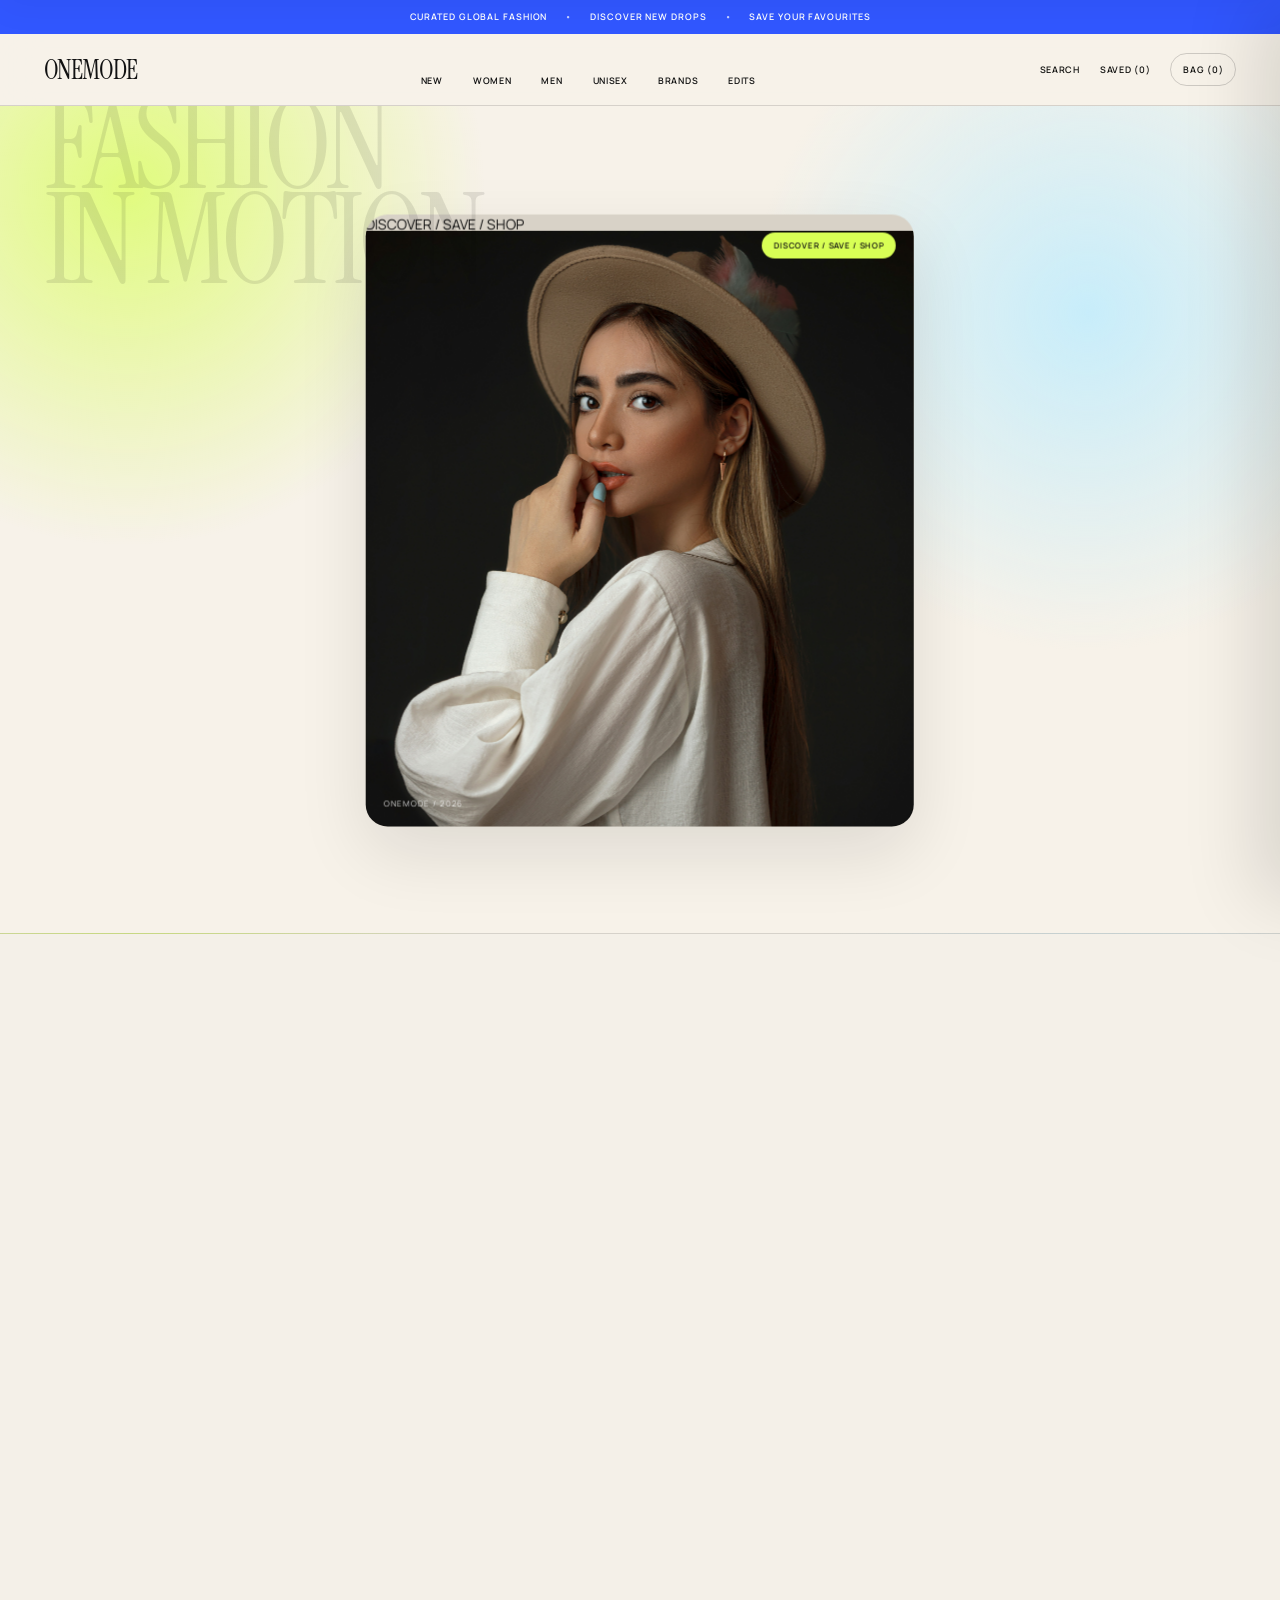
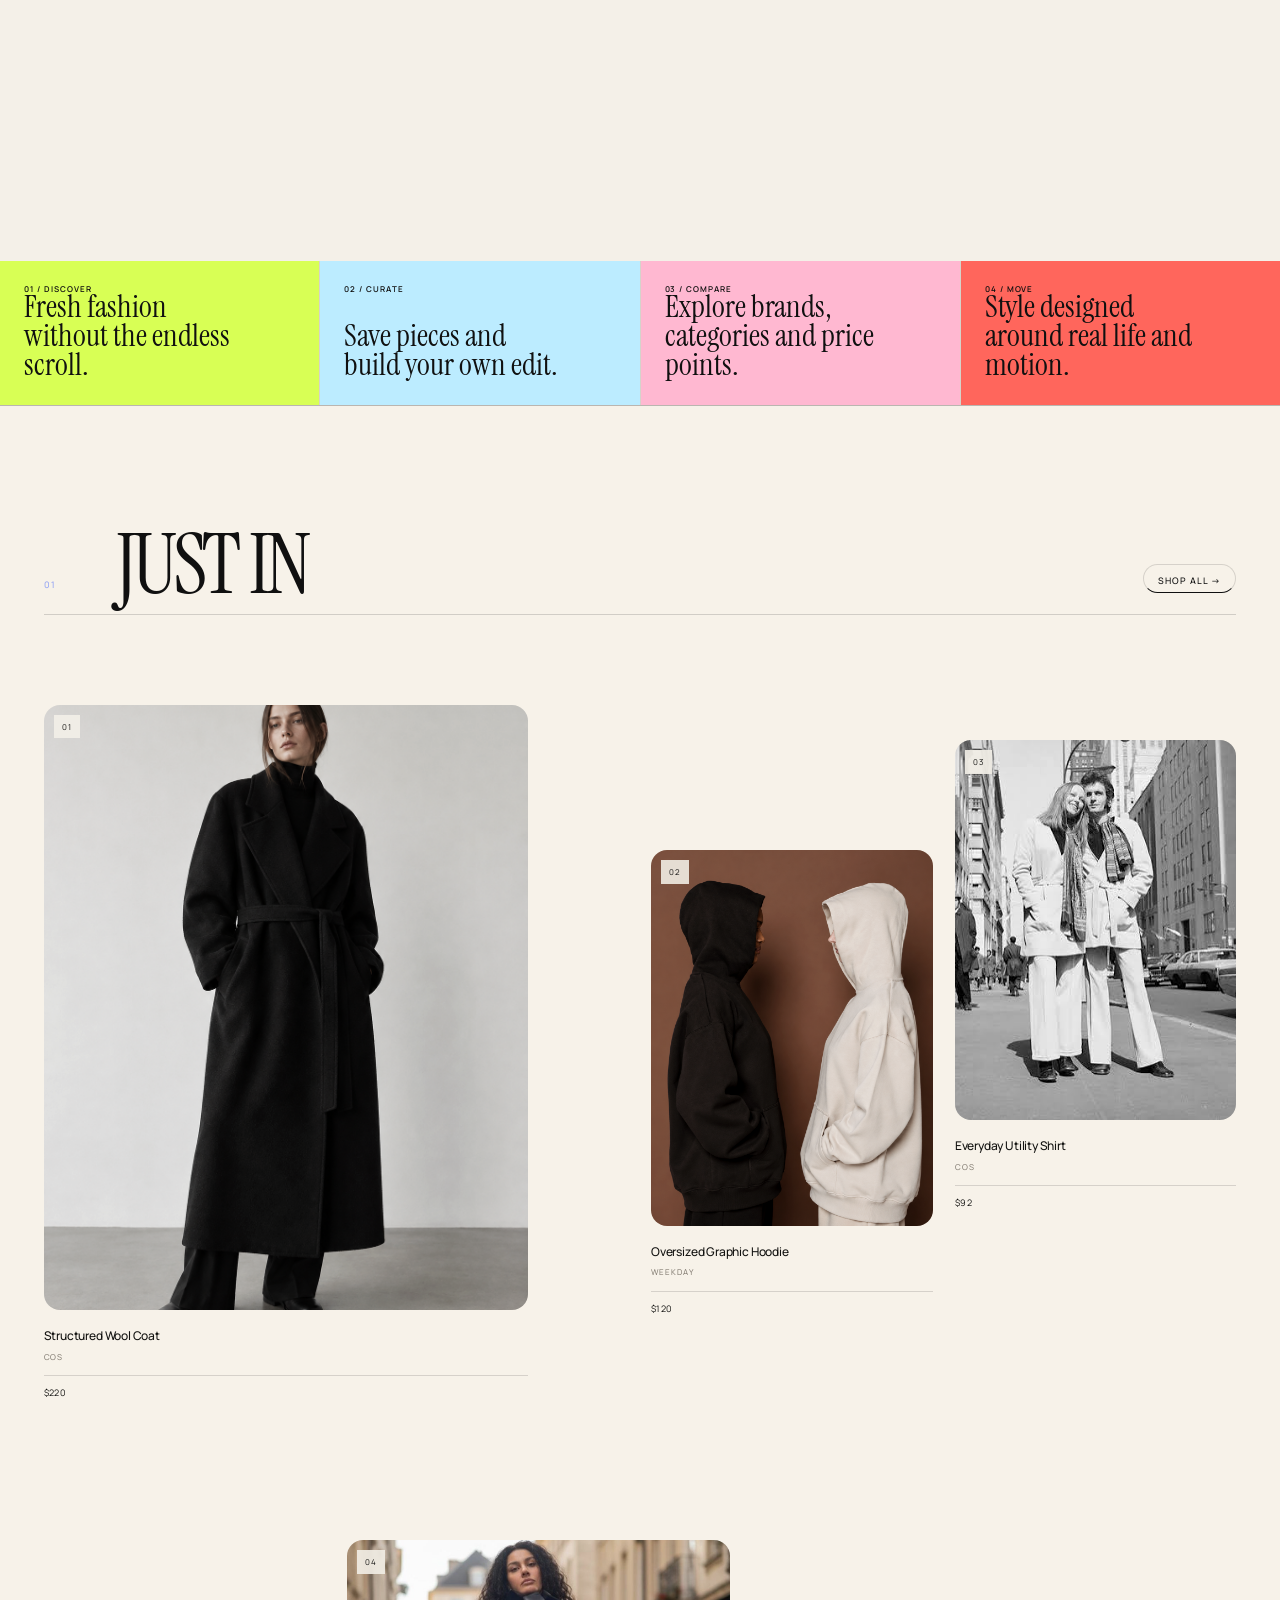
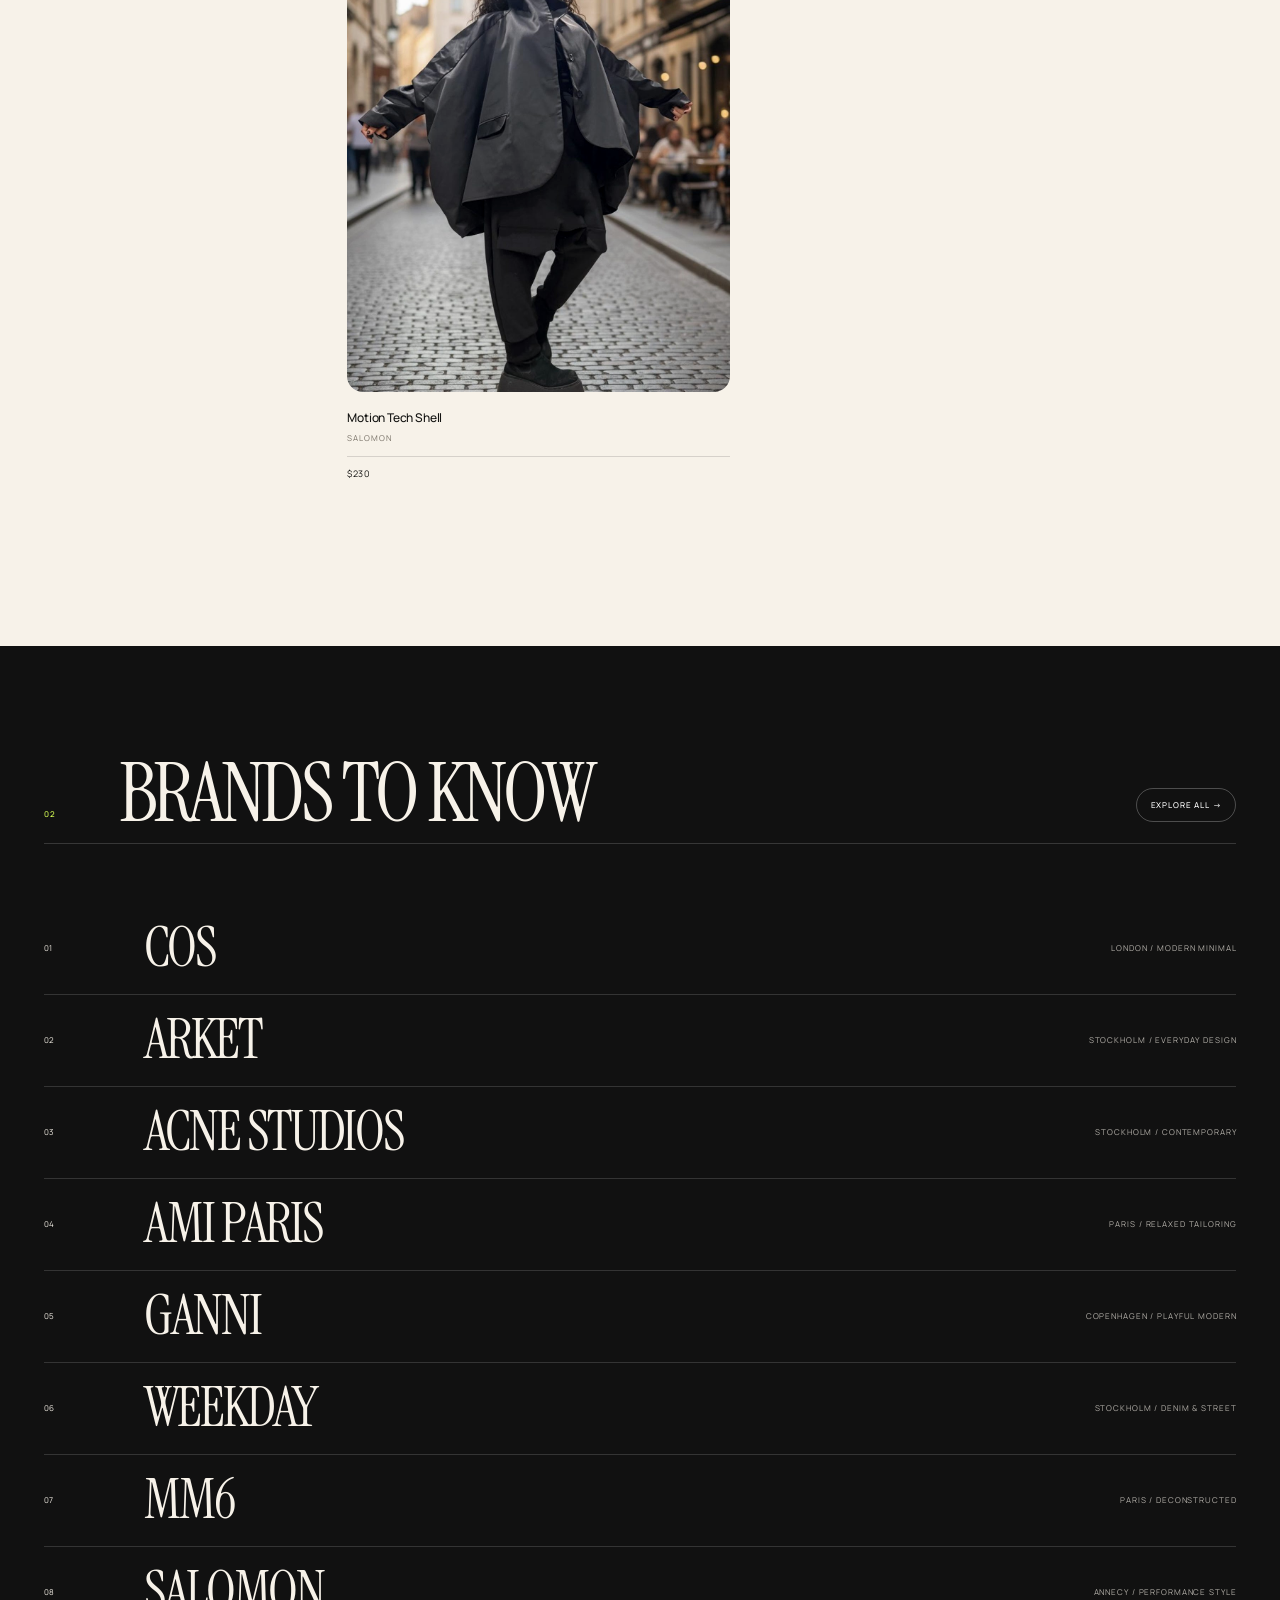
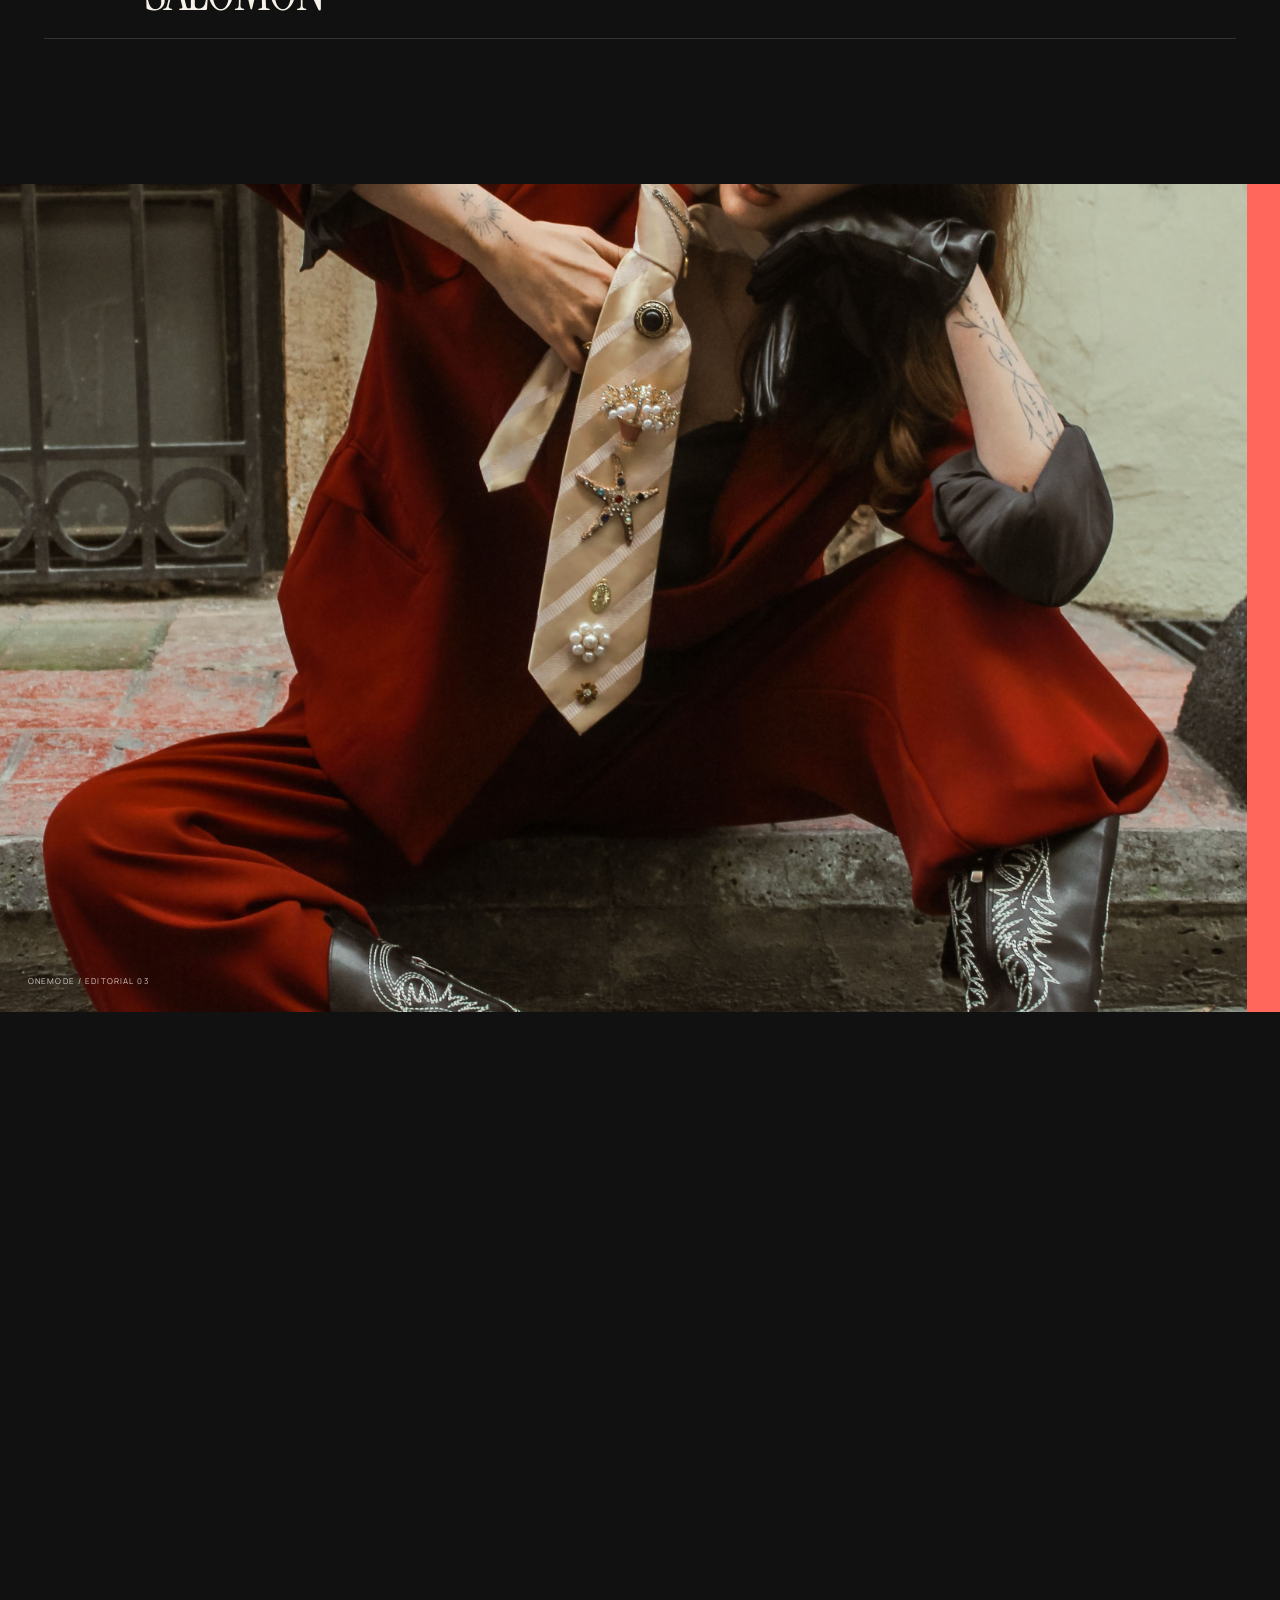
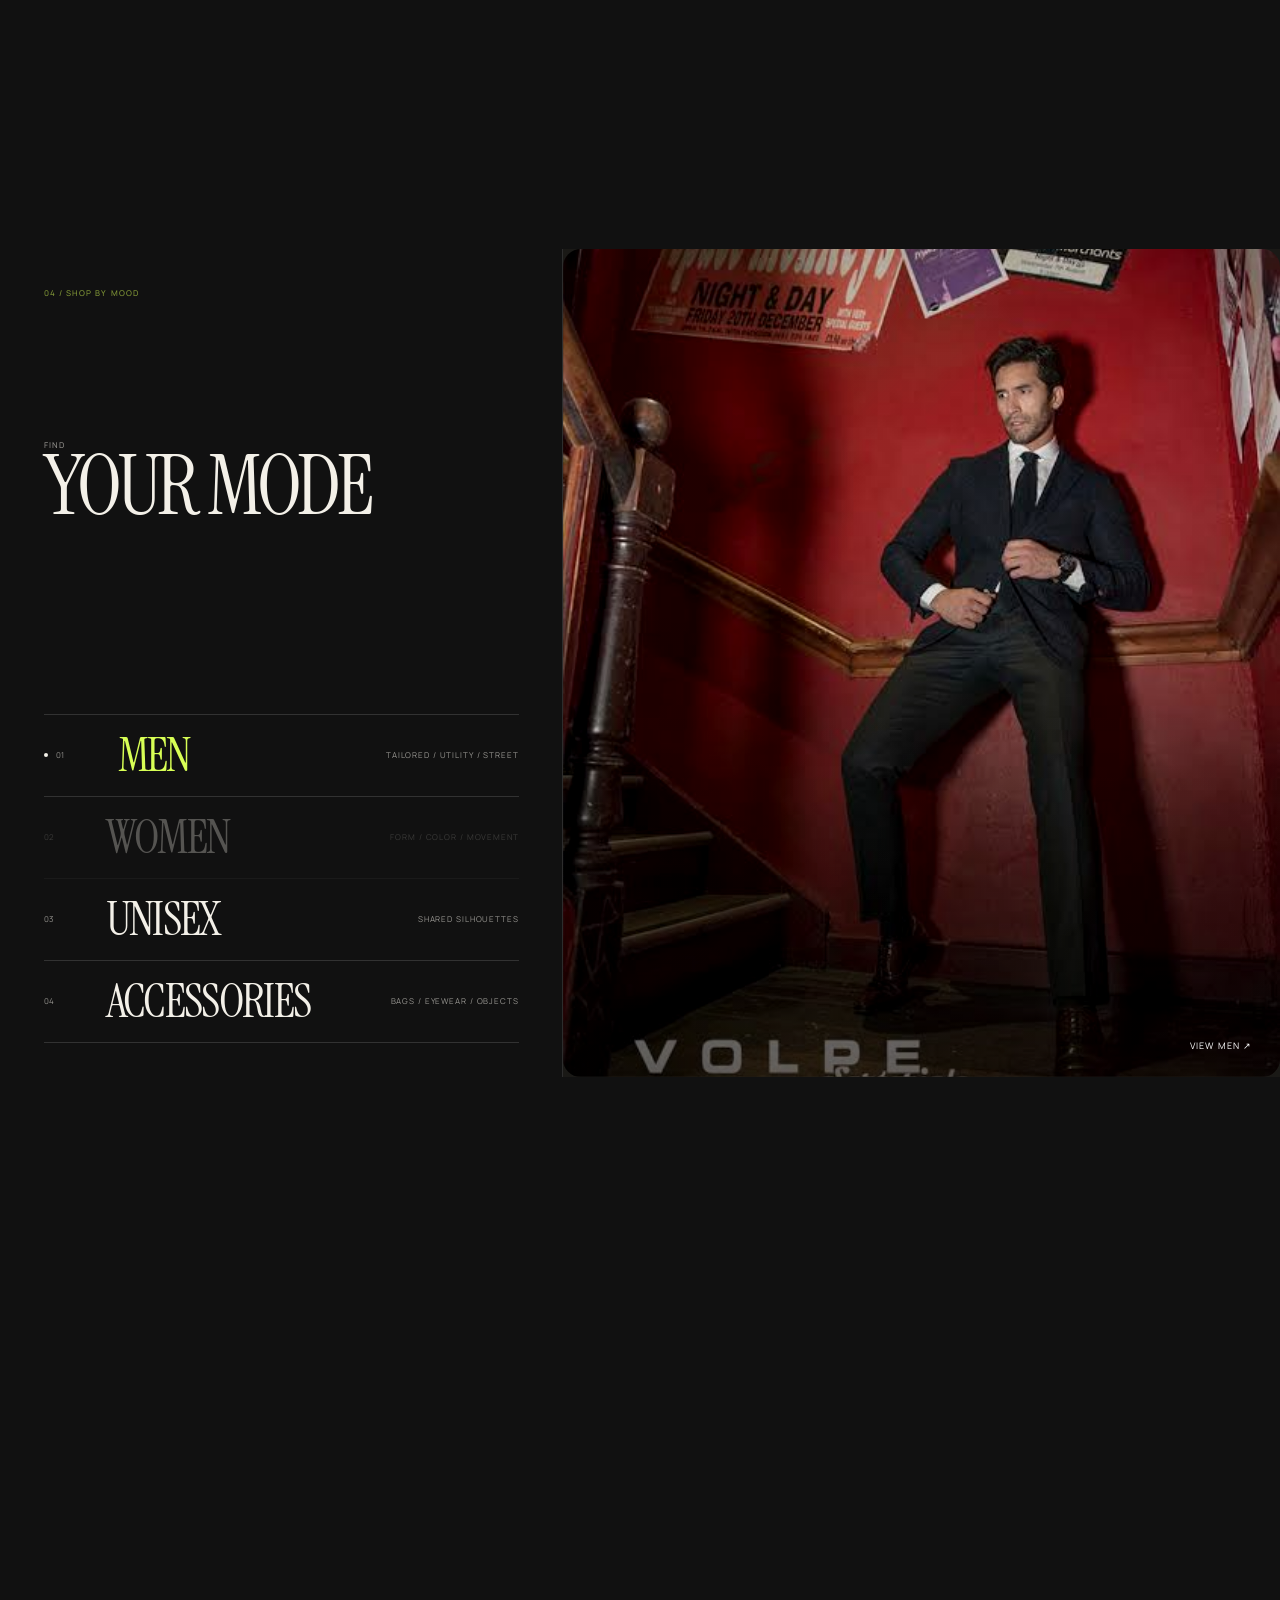
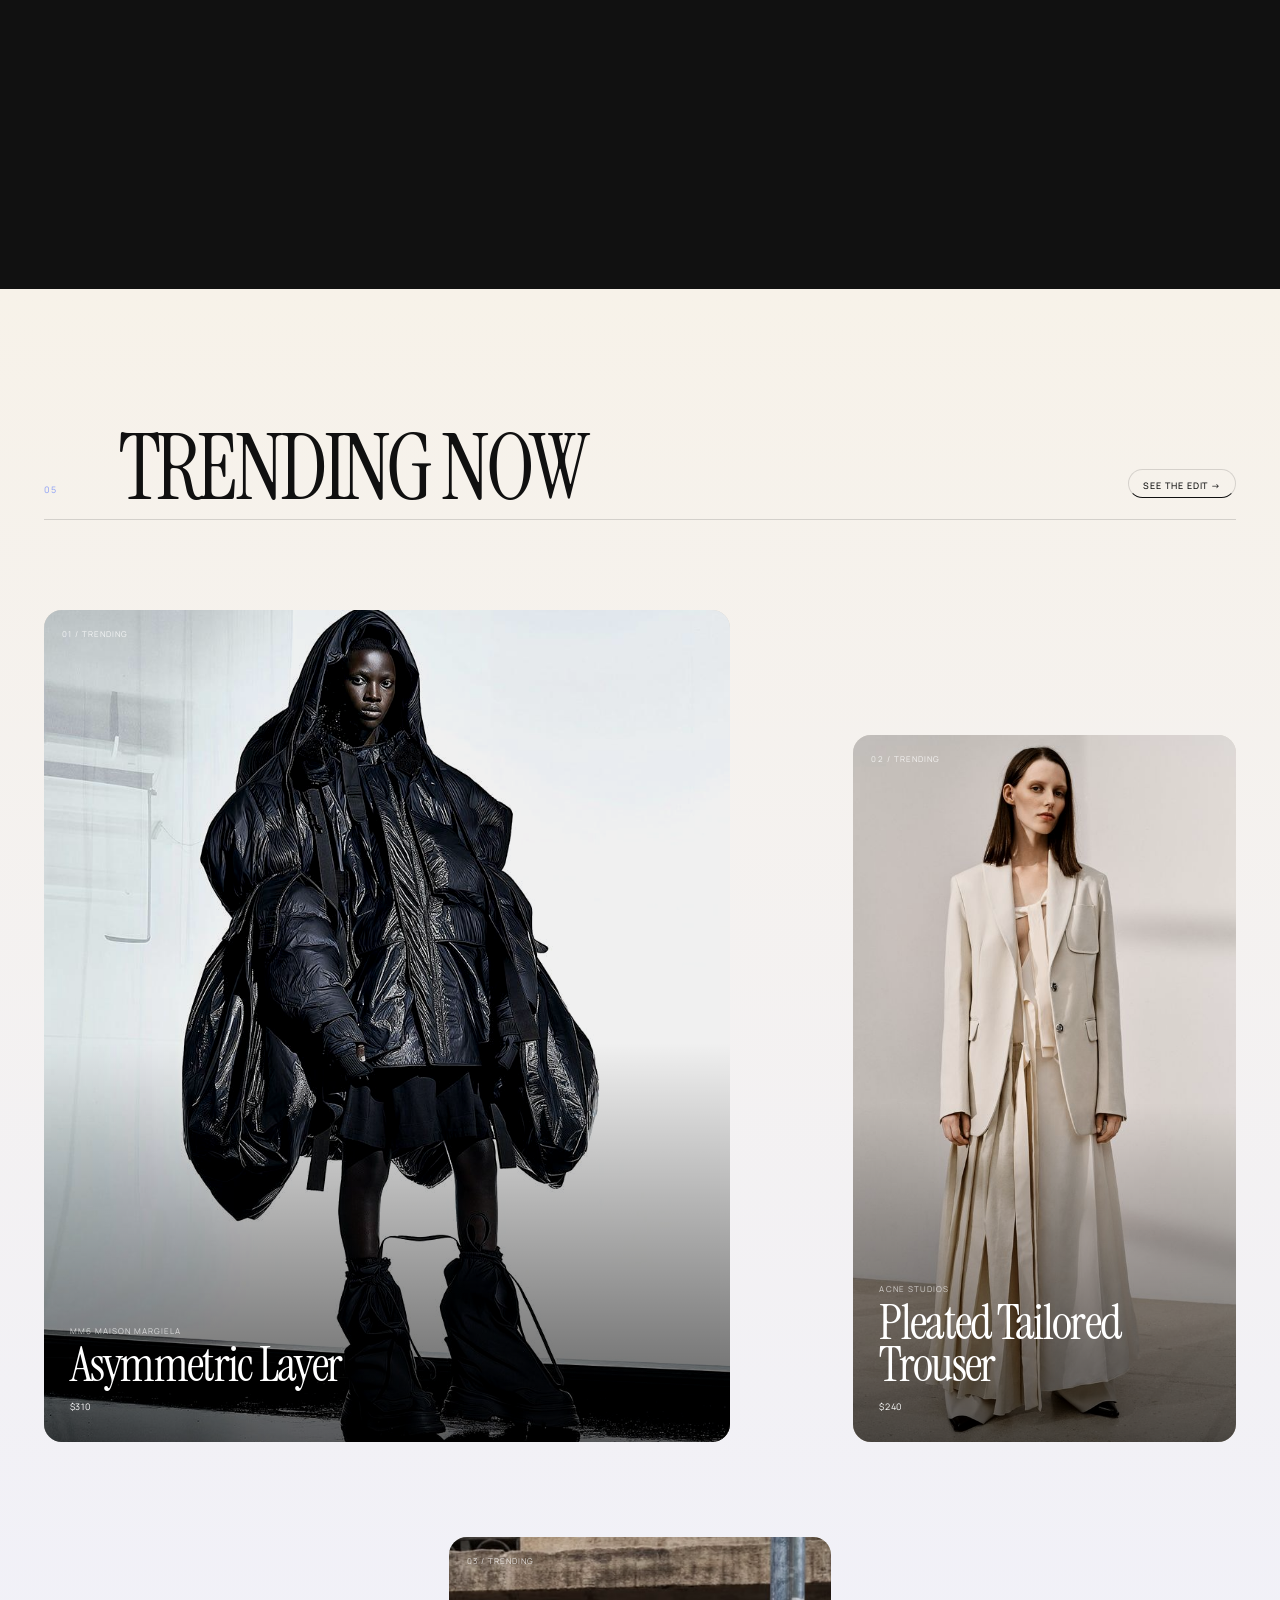
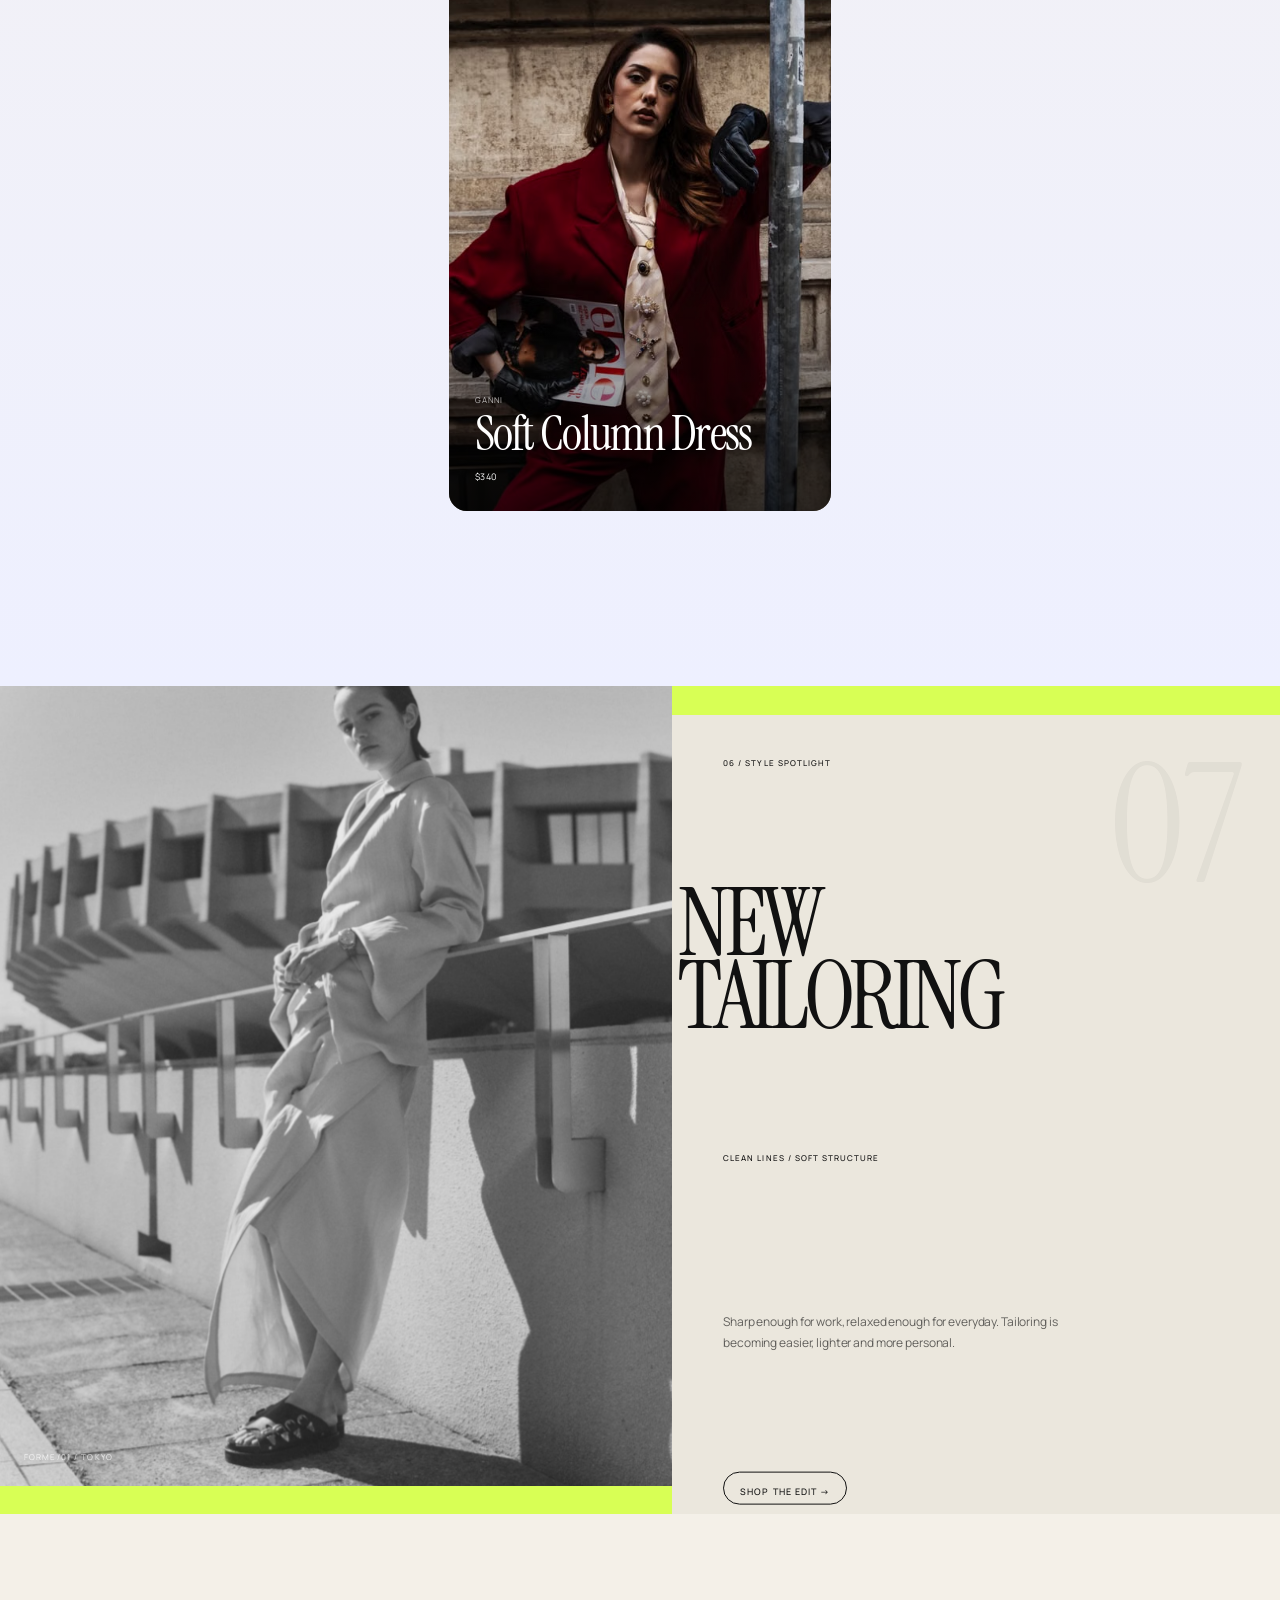
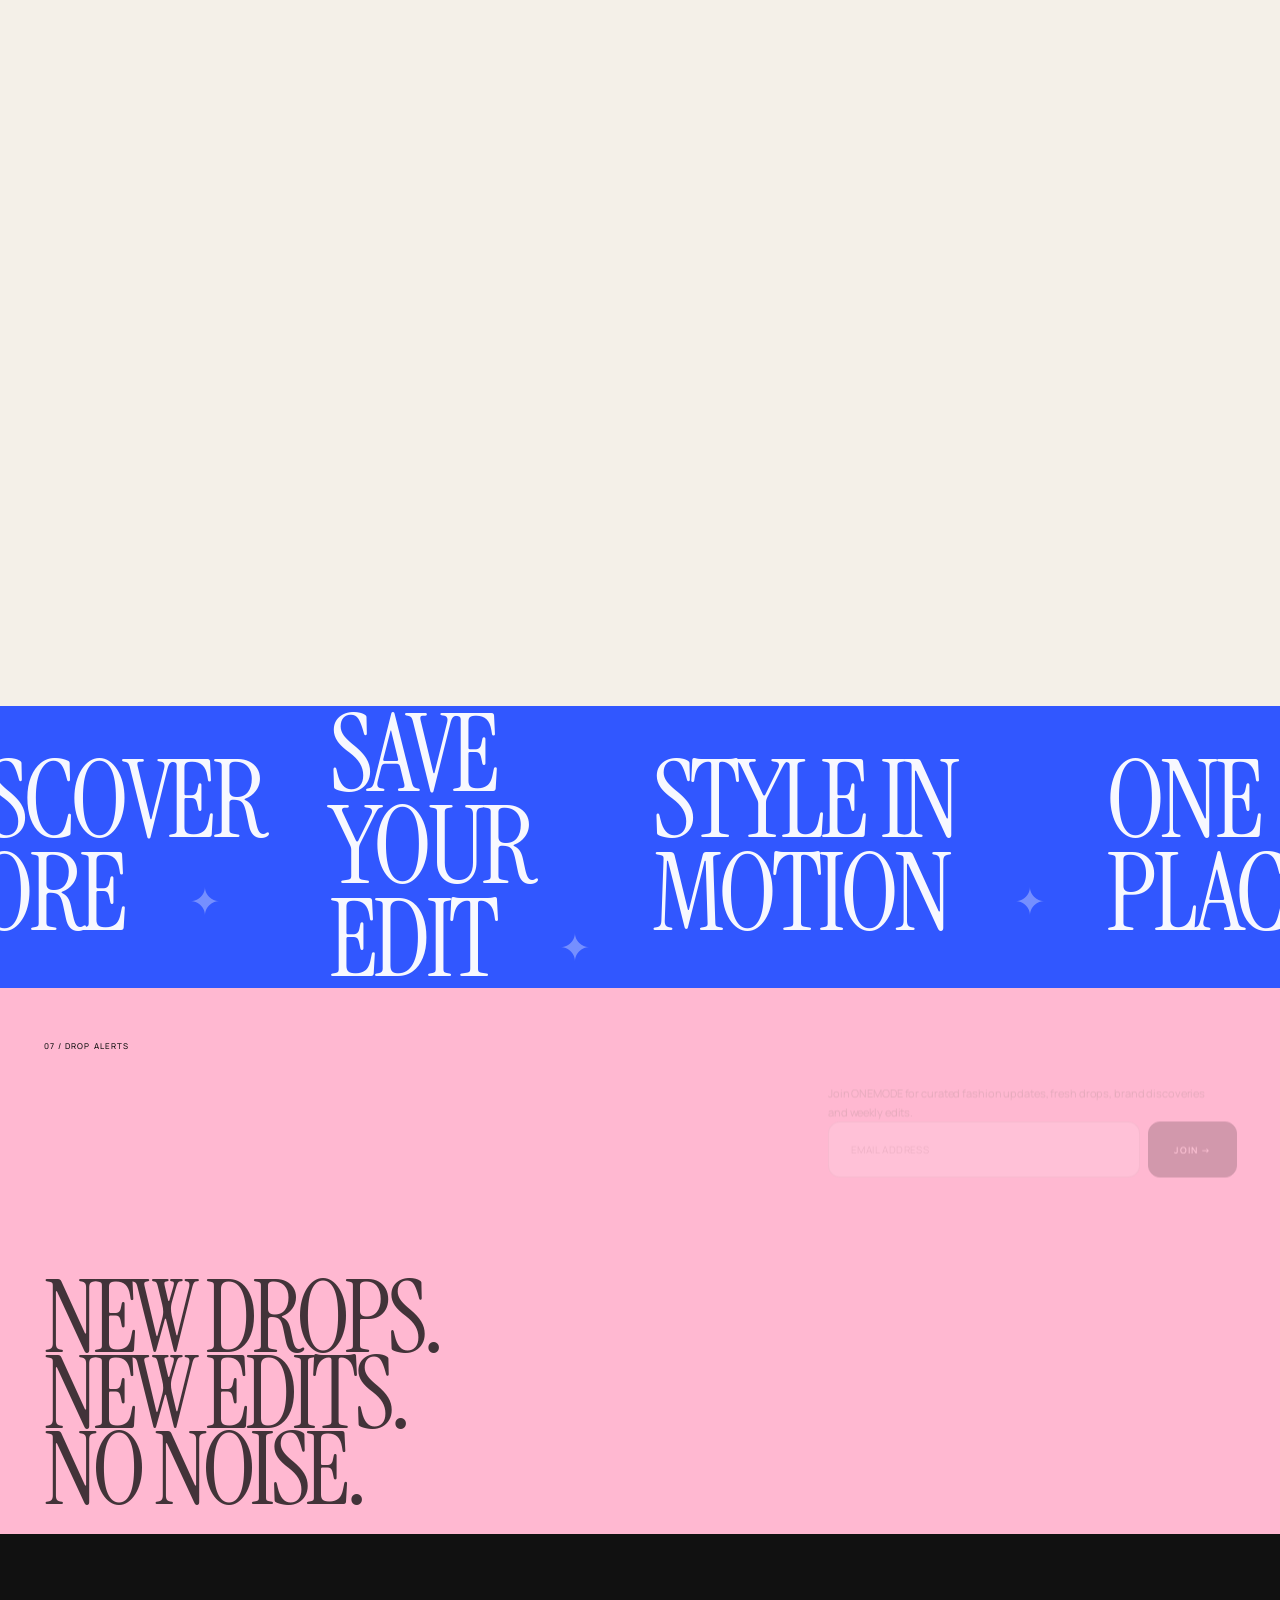
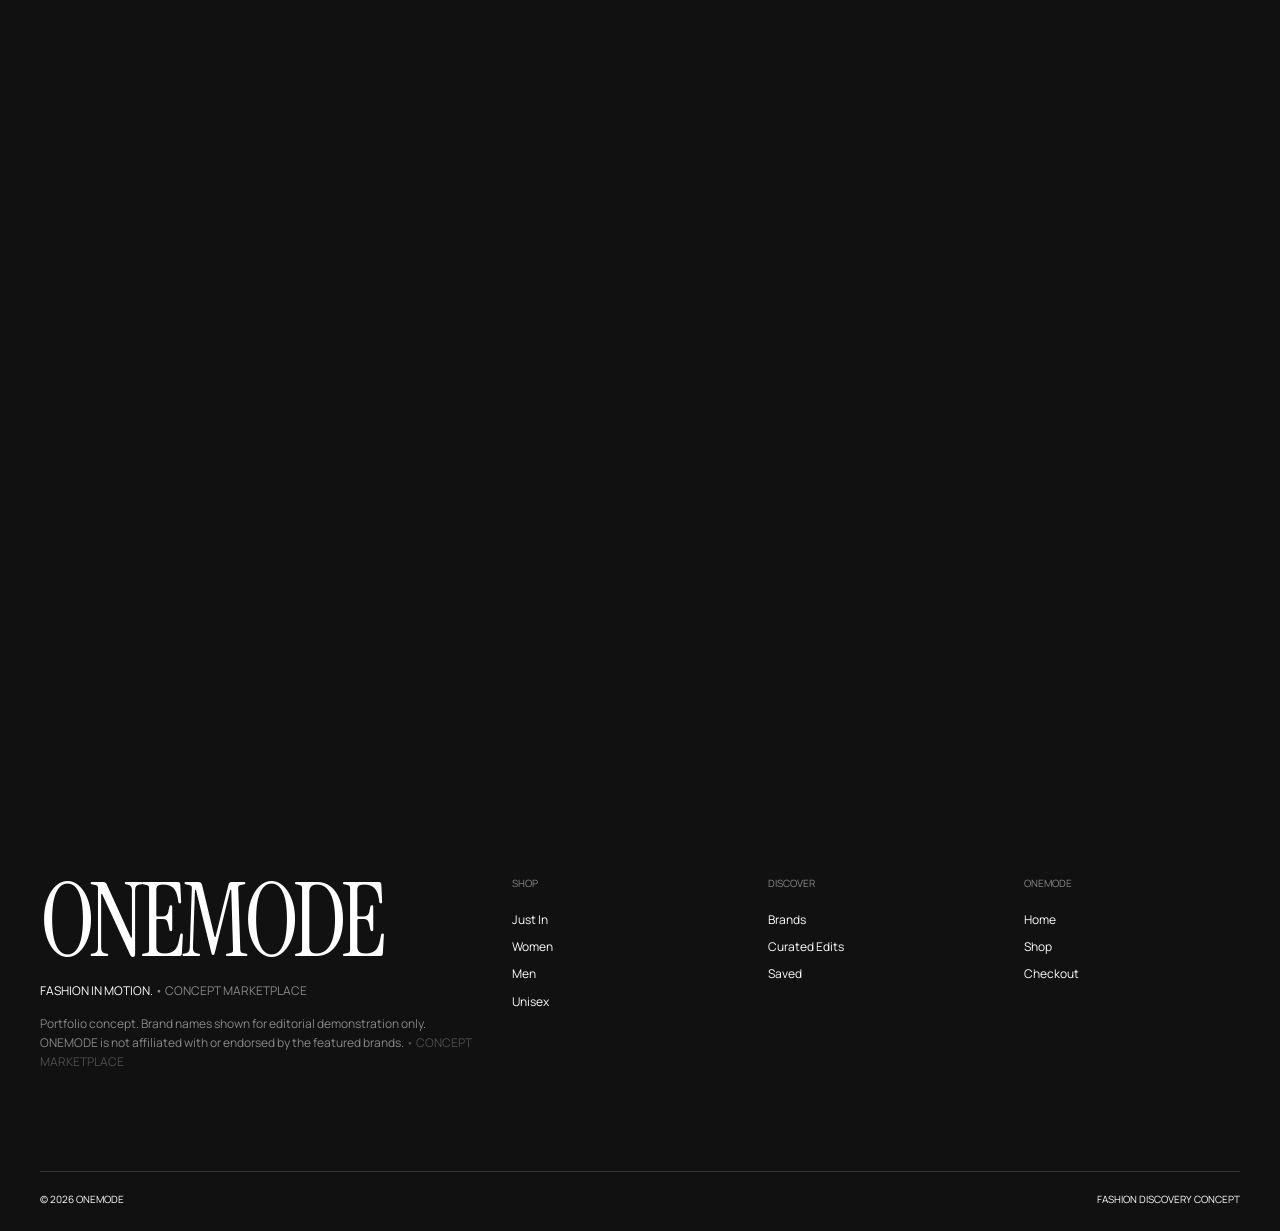
==== commit 827e2b8c: "Replace hero pseudo badge with real element" ====
--- a/index.html
+++ b/index.html
@@ -59,6 +59,7 @@
       </div>
 
       <div class="hero-visual">
+        <span class="hero-badge">DISCOVER / SAVE / SHOP</span>
         <img alt="ONEMODE fashion campaign" decoding="async" fetchpriority="high" src="assets/hero.jpg">
       </div>
 
--- a/revamp.css
+++ b/revamp.css
@@ -35,7 +35,25 @@
 .hero-top p:first-child::after{content:" / CURATED GLOBAL BRANDS";color:var(--rev-blue)}
 .hero-title h1{color:var(--rev-ink)!important;text-shadow:none!important}
 .hero-visual{border-radius:22px!important;overflow:hidden!important;box-shadow:0 26px 70px rgba(16,16,16,.11)}
-.hero-visual::after{content:"DISCOVER / SAVE / SHOP";position:absolute;right:18px;top:18px;z-index:4;padding:9px 12px;border-radius:999px;background:var(--rev-lime);color:#111;font:600 8px/1 "Manrope",sans-serif;letter-spacing:.09em}
+.hero-visual::after{
+  content:"DISCOVER / SAVE / SHOP";
+  position:absolute;
+  inset:auto!important;
+  left:auto!important;
+  bottom:auto!important;
+  right:18px!important;
+  top:18px!important;
+  width:auto!important;
+  height:auto!important;
+  display:block!important;
+  z-index:4;
+  padding:9px 12px;
+  border-radius:999px;
+  background:var(--rev-lime)!important;
+  color:#111;
+  font:600 8px/1 "Manrope",sans-serif;
+  letter-spacing:.09em;
+}
 .hero-bottom .shop-link{
   padding:13px 18px;border:1px solid var(--rev-ink);border-radius:999px;text-decoration:none!important;
   transition:.3s ease
@@ -137,3 +155,223 @@
   .hero-visual::after{top:10px;right:10px}
   .brand-row:hover{padding-left:8px!important;padding-right:8px!important}
 }
+
+
+/* =========================================================
+   MOBILE COMMERCE PASS
+========================================================= */
+@media (max-width: 900px){
+  body{padding-top:0!important}
+  header{
+    min-height:58px!important;
+    padding:0 14px!important;
+    display:grid!important;
+    grid-template-columns:1fr auto!important;
+    gap:10px!important;
+  }
+  header nav{display:none!important}
+  .logo{font-size:24px!important}
+  .header-actions{gap:8px!important}
+  .header-actions button{
+    min-width:auto!important;
+    padding:8px 4px!important;
+    font-size:7px!important;
+    letter-spacing:.045em!important
+  }
+  #favourites-btn{display:none!important}
+
+  .search-panel{padding:18px 14px 22px!important;min-height:96px!important}
+  #search-input{height:52px!important;border-radius:15px!important;font-size:12px!important}
+
+  .hero{min-height:auto!important;padding-left:14px!important;padding-right:14px!important}
+  .hero-top{padding-top:18px!important}
+  .hero-title h1{
+    font-size:clamp(64px,20vw,104px)!important;
+    line-height:.78!important;
+    letter-spacing:-.055em!important
+  }
+  .hero-visual{
+    position:relative!important;
+    width:100%!important;
+    height:58vh!important;
+    min-height:430px!important;
+    inset:auto!important;
+    margin:22px 0 0!important;
+    transform:none!important
+  }
+  .hero-visual img{width:100%!important;height:100%!important;object-fit:cover!important}
+  .hero-bottom{
+    position:relative!important;
+    inset:auto!important;
+    padding:18px 0 28px!important;
+    display:flex!important;
+    flex-direction:column!important;
+    align-items:flex-start!important;
+    gap:16px!important
+  }
+  .hero-bottom p{font-size:10px!important}
+  .hero-bottom .shop-link{font-size:8px!important}
+
+  .new-arrivals,.featured-brands,.trending-products,.related-products{
+    padding-left:14px!important;padding-right:14px!important
+  }
+  .section-header{
+    grid-template-columns:28px 1fr!important;
+    gap:10px!important
+  }
+  .section-header h2{font-size:clamp(42px,13vw,66px)!important;line-height:.85!important}
+  .section-header a{grid-column:2;width:max-content;margin-top:8px!important}
+
+  .products-grid{
+    display:grid!important;
+    grid-template-columns:1fr 1fr!important;
+    gap:28px 10px!important
+  }
+  .product-card{grid-column:auto!important;width:auto!important}
+  .product-card img{aspect-ratio:3/4!important;object-fit:cover!important}
+  .product-card h3{font-size:11px!important}
+  .product-card p,.product-card span{font-size:8px!important}
+
+  .brand-row{
+    grid-template-columns:26px 1fr!important;
+    gap:8px!important;
+    padding:16px 0!important
+  }
+  .brand-row h3{font-size:34px!important;line-height:.9!important}
+  .brand-row p{grid-column:2;font-size:7px!important}
+  .brand-row>span:first-child{font-size:7px!important}
+
+  .editorial{
+    min-height:auto!important;
+    display:flex!important;
+    flex-direction:column!important
+  }
+  .editorial-image{position:relative!important;width:100%!important;height:58vh!important}
+  .editorial-content{
+    position:relative!important;
+    width:100%!important;
+    padding:36px 18px 50px!important;
+    transform:none!important;
+    opacity:1!important
+  }
+  .editorial-content h2{font-size:clamp(64px,19vw,96px)!important}
+
+  .category-story{height:auto!important;min-height:0!important}
+  .category-story-sticky{
+    position:relative!important;top:auto!important;height:auto!important;
+    display:flex!important;flex-direction:column!important;padding:54px 14px!important
+  }
+  .category-story-copy{width:100%!important}
+  .category-story-heading h2{font-size:clamp(60px,18vw,92px)!important}
+  .category-story-list{margin-top:28px!important}
+  .category-story-item{padding:14px 0!important}
+  .category-story-item h3{font-size:35px!important}
+  .category-story-visual{position:relative!important;width:100%!important;height:58vh!important;margin-top:28px!important}
+  .category-story-image{
+    position:absolute!important;inset:0!important
+  }
+
+  .trending-grid{display:grid!important;grid-template-columns:1fr!important;gap:32px!important}
+  .trend-card,.trend-large{grid-column:auto!important;width:100%!important}
+  .trend-card img{width:100%!important;height:auto!important;aspect-ratio:3/4!important;object-fit:cover!important}
+
+  .brand-spotlight{
+    display:flex!important;flex-direction:column!important;min-height:auto!important
+  }
+  .spotlight-media{width:100%!important;height:58vh!important;transform:none!important}
+  .spotlight-content{
+    width:100%!important;padding:40px 18px 52px!important;transform:none!important
+  }
+  .spotlight-content h2{font-size:clamp(64px,20vw,100px)!important;transform:none!important}
+
+  .motion-section{min-height:120px!important}
+  .motion-text span{font-size:15vw!important}
+
+  .newsletter{
+    display:flex!important;flex-direction:column!important;
+    padding:50px 18px!important;gap:34px!important
+  }
+  .newsletter-left,.newsletter-right{width:100%!important}
+  .newsletter-left h2{font-size:clamp(52px,16vw,80px)!important;transform:none!important;opacity:1!important}
+  .newsletter-right{transform:none!important;opacity:1!important}
+  .newsletter-form{max-width:none!important}
+
+  footer .footer-top{
+    display:grid!important;
+    grid-template-columns:1fr 1fr!important;
+    gap:34px 18px!important;
+    padding:48px 18px!important
+  }
+  .footer-brand{grid-column:1/-1!important}
+  .concept-note{max-width:100%!important}
+  .footer-bottom{padding:18px!important;gap:12px!important;font-size:7px!important}
+
+  .shop-heading,.brands-hero,.collections-hero,.favourites-heading{
+    padding-left:14px!important;padding-right:14px!important
+  }
+  #shop-title,.brands-hero h1,.collections-hero h1,.favourites-heading h1{
+    font-size:clamp(62px,20vw,100px)!important
+  }
+  .shop-heading-bottom{align-items:flex-end!important}
+  .shop-controls{display:flex!important;gap:6px!important}
+  #sort-select,#filter-btn{height:38px!important;min-height:38px!important;font-size:7px!important}
+  .filter-panel{grid-template-columns:1fr!important;gap:26px!important}
+
+  .shop-products-grid{
+    padding-left:14px!important;padding-right:14px!important;
+    display:grid!important;grid-template-columns:1fr 1fr!important;
+    gap:34px 10px!important
+  }
+  .shop-product-card{grid-column:auto!important;margin:0!important}
+  .shop-product-image{aspect-ratio:3/4!important;height:auto!important}
+  .shop-product-info{gap:8px!important}
+  .shop-product-info h2{font-size:10px!important}
+  .shop-product-info>span{font-size:8px!important}
+
+  .all-brands-list{padding-left:14px!important;padding-right:14px!important}
+  .all-brand-row{
+    grid-template-columns:28px 72px 1fr 18px!important;
+    gap:10px!important;
+    padding:14px 0!important
+  }
+  .all-brand-image{display:block!important;width:72px!important;height:92px!important}
+  .all-brand-row h2{font-size:30px!important}
+
+  .collections-grid{
+    display:grid!important;grid-template-columns:1fr!important;
+    padding:14px!important;gap:14px!important
+  }
+  .collection-card,.collection-large{
+    width:100%!important;height:68vh!important;min-height:480px!important;
+    grid-column:auto!important
+  }
+
+  .product-page{display:flex!important;flex-direction:column!important}
+  .product-gallery{padding:12px!important}
+  .product-main-image{height:68vh!important;min-height:480px!important}
+  .product-page-info{padding:38px 18px 54px!important;position:relative!important;top:auto!important}
+  #product-name{font-size:clamp(52px,16vw,78px)!important}
+  .product-sizes{grid-template-columns:repeat(5,1fr)!important}
+  .related-products-grid{grid-template-columns:1fr 1fr!important;gap:28px 10px!important}
+
+  .favourites-grid{grid-template-columns:1fr 1fr!important;gap:36px 10px!important;padding-left:14px!important;padding-right:14px!important}
+
+  .checkout-page{display:flex!important;flex-direction:column!important}
+  .checkout-form-section,.checkout-summary{padding-left:18px!important;padding-right:18px!important}
+  .checkout-heading h1{font-size:clamp(58px,18vw,88px)!important}
+  .checkout-fields.two-columns{grid-template-columns:1fr!important}
+
+  .cart-panel{width:100%!important;max-width:none!important}
+}
+
+@media (max-width: 430px){
+  .products-grid,.shop-products-grid,.favourites-grid,.related-products-grid{
+    grid-template-columns:1fr!important
+  }
+  .product-card img,.shop-product-image,.favourite-product-image,.related-product-image{
+    aspect-ratio:4/5!important
+  }
+  .all-brand-row{grid-template-columns:26px 1fr 18px!important}
+  .all-brand-image{display:none!important}
+  .promo-strip{padding-left:14px!important}
+}
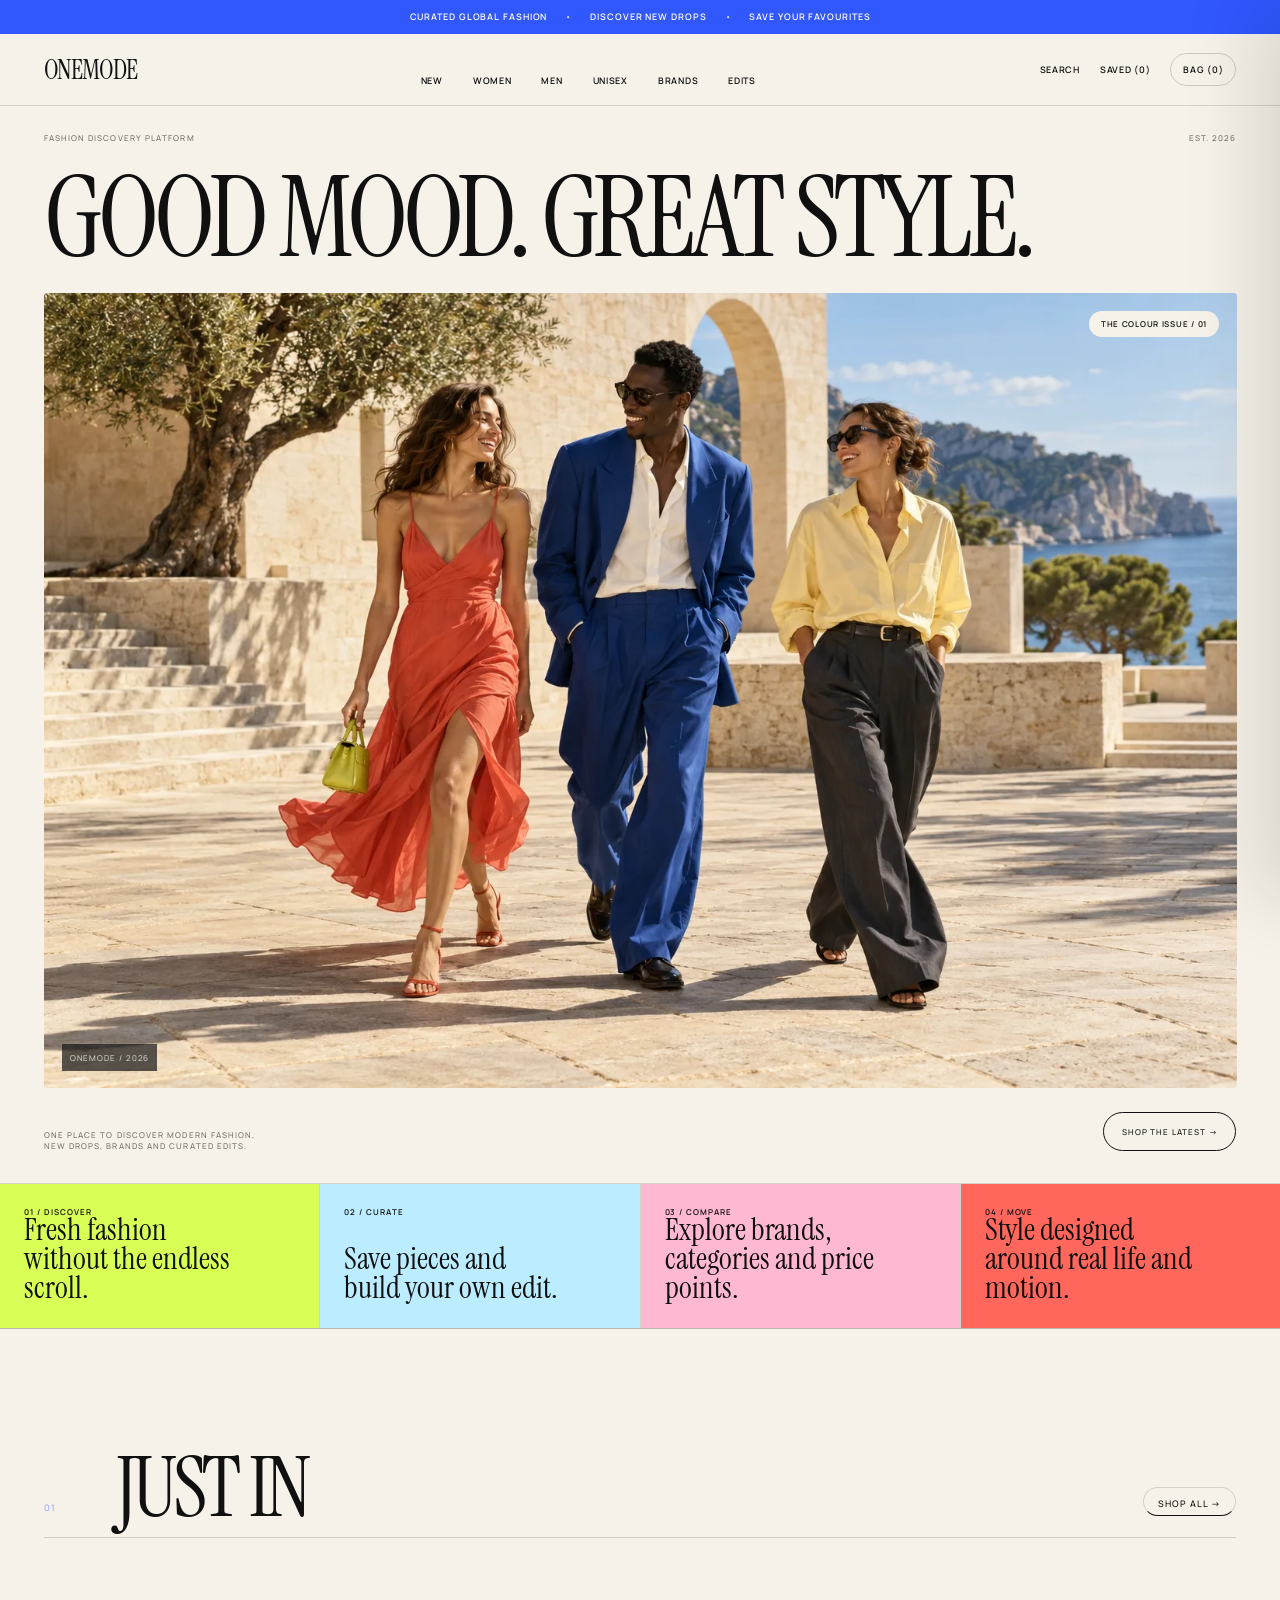
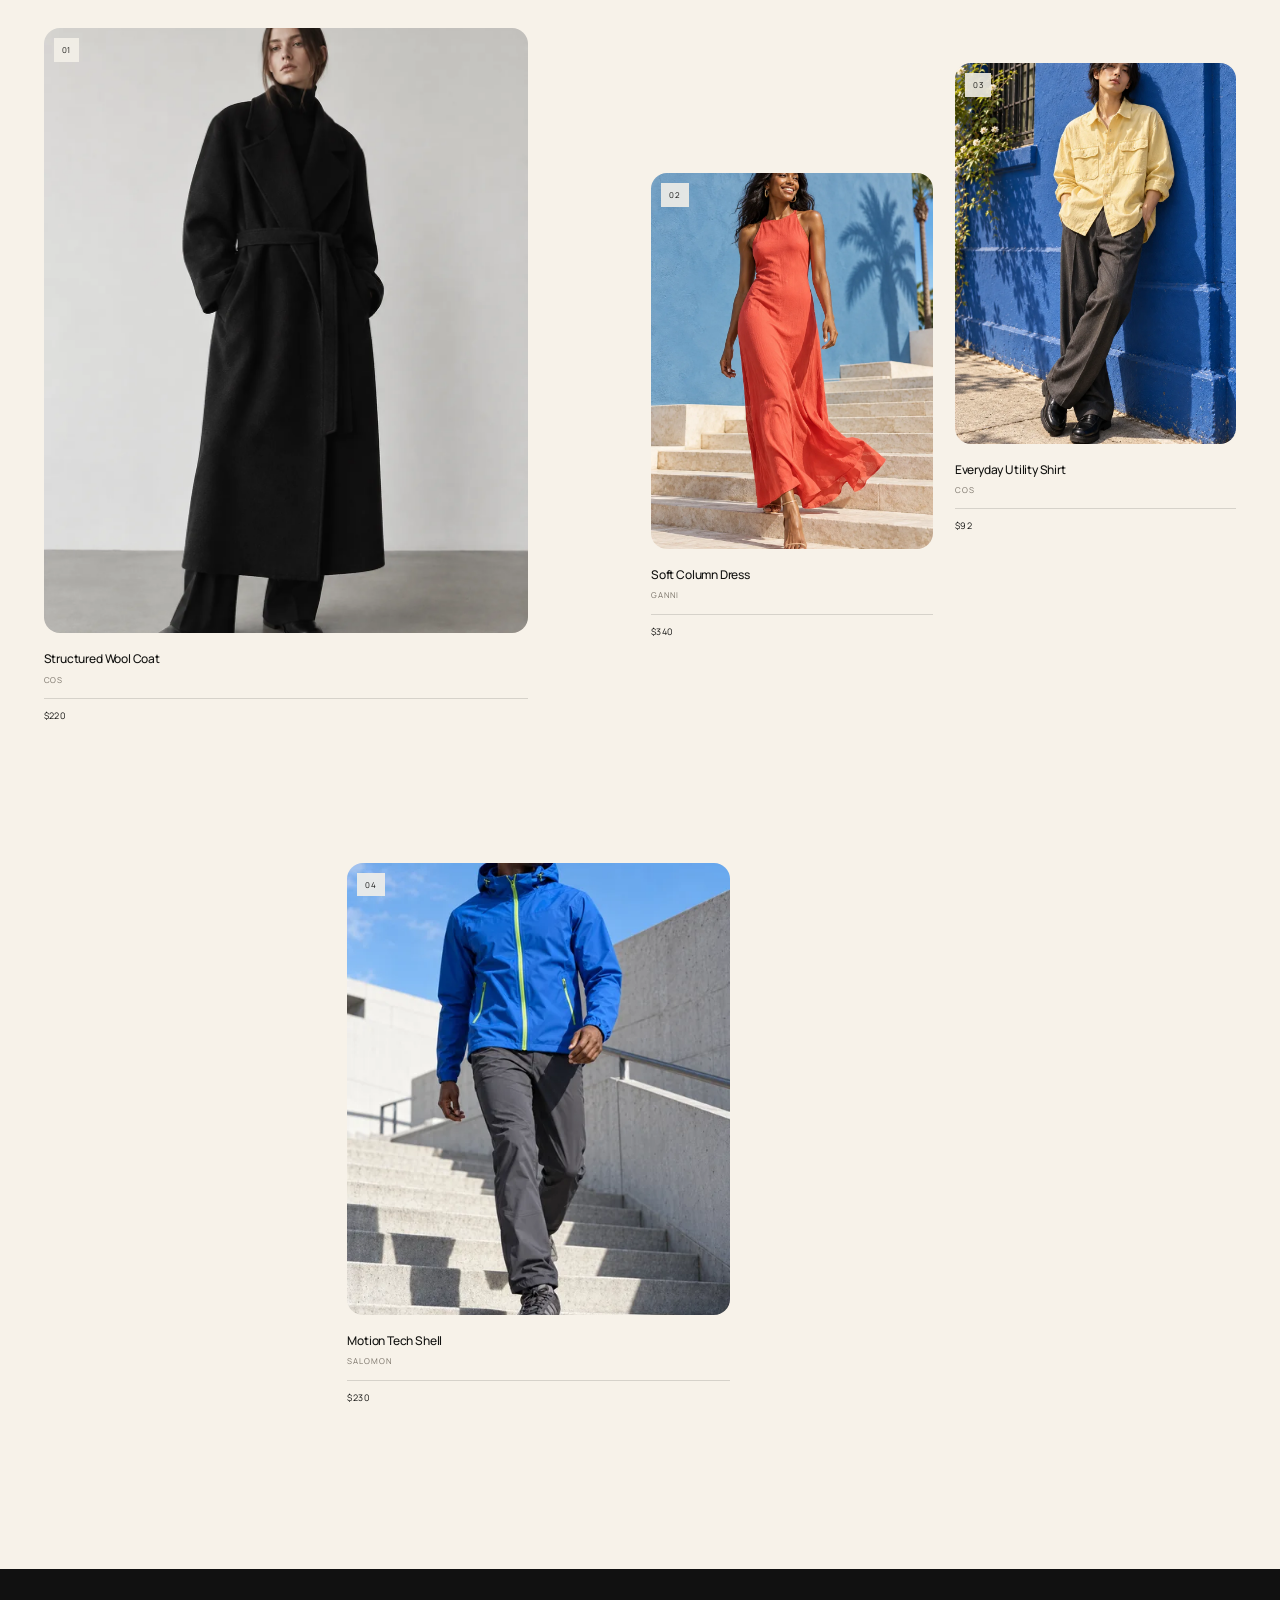
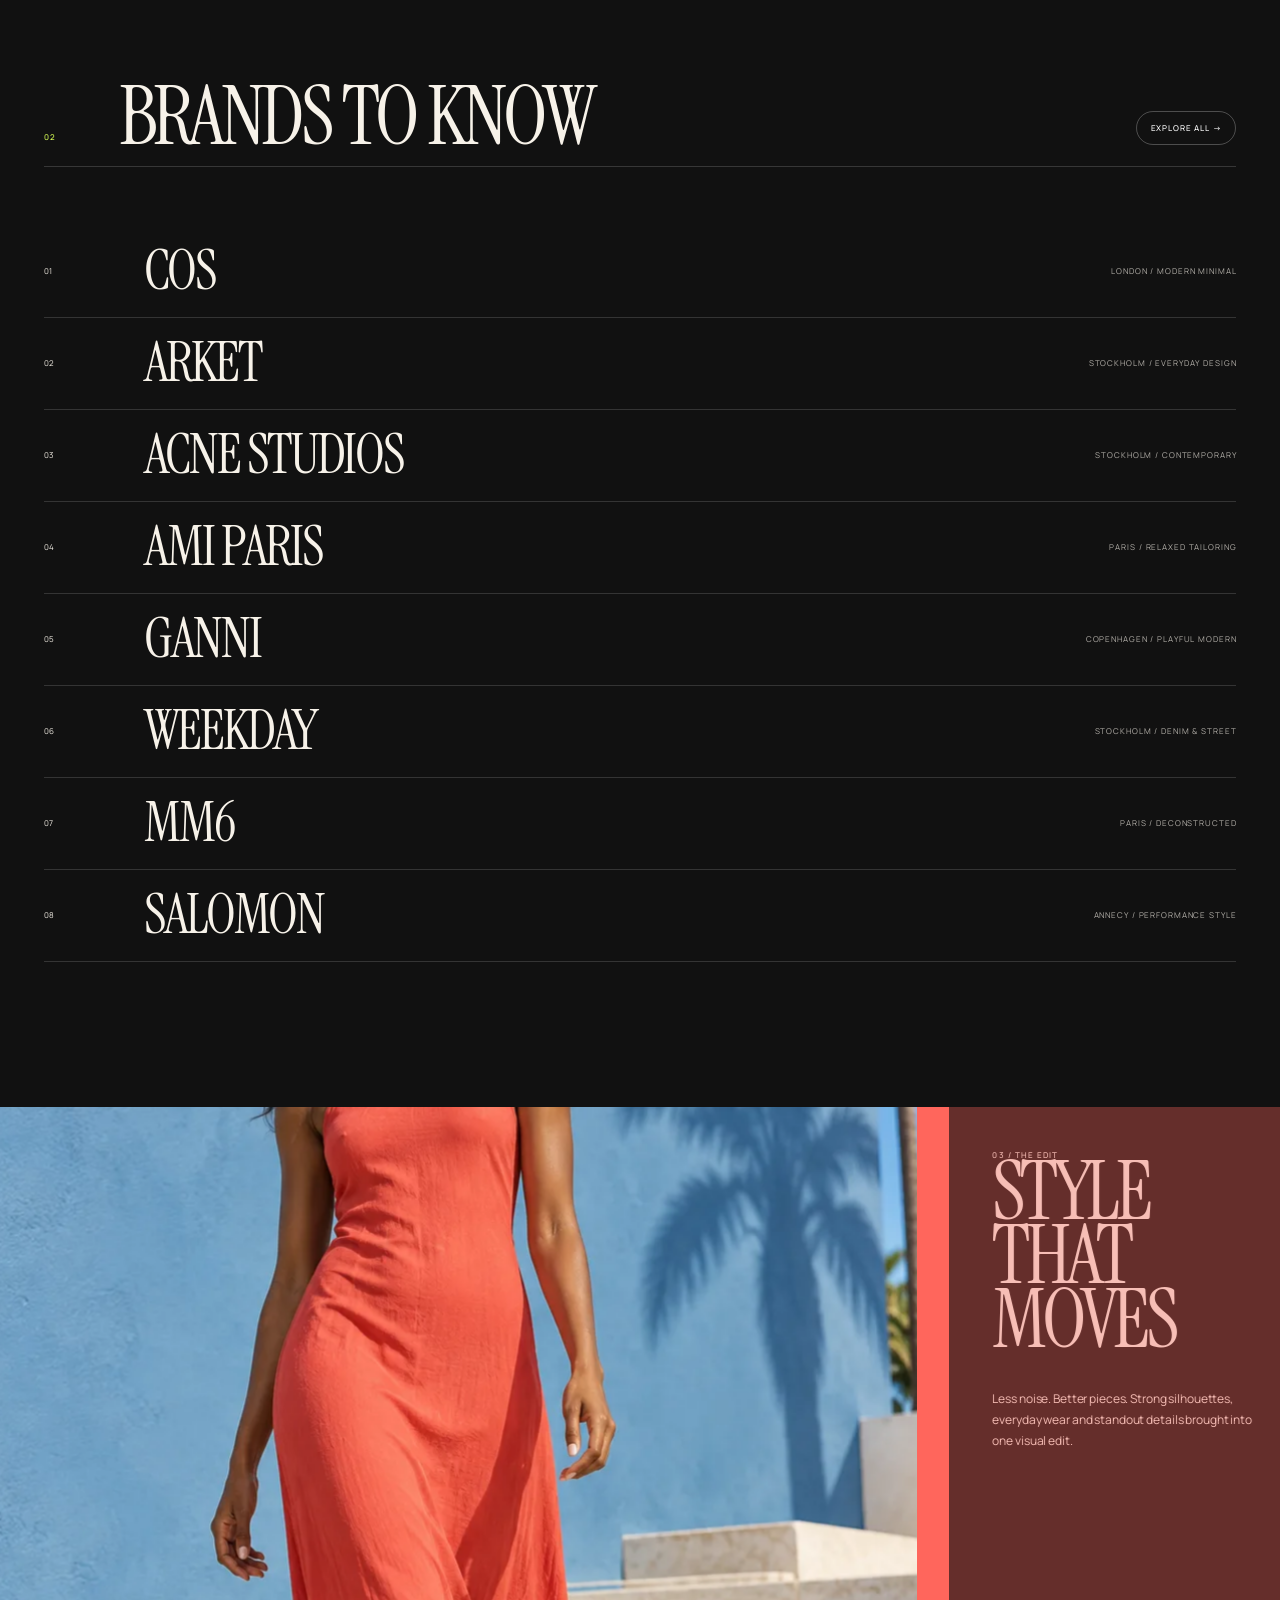
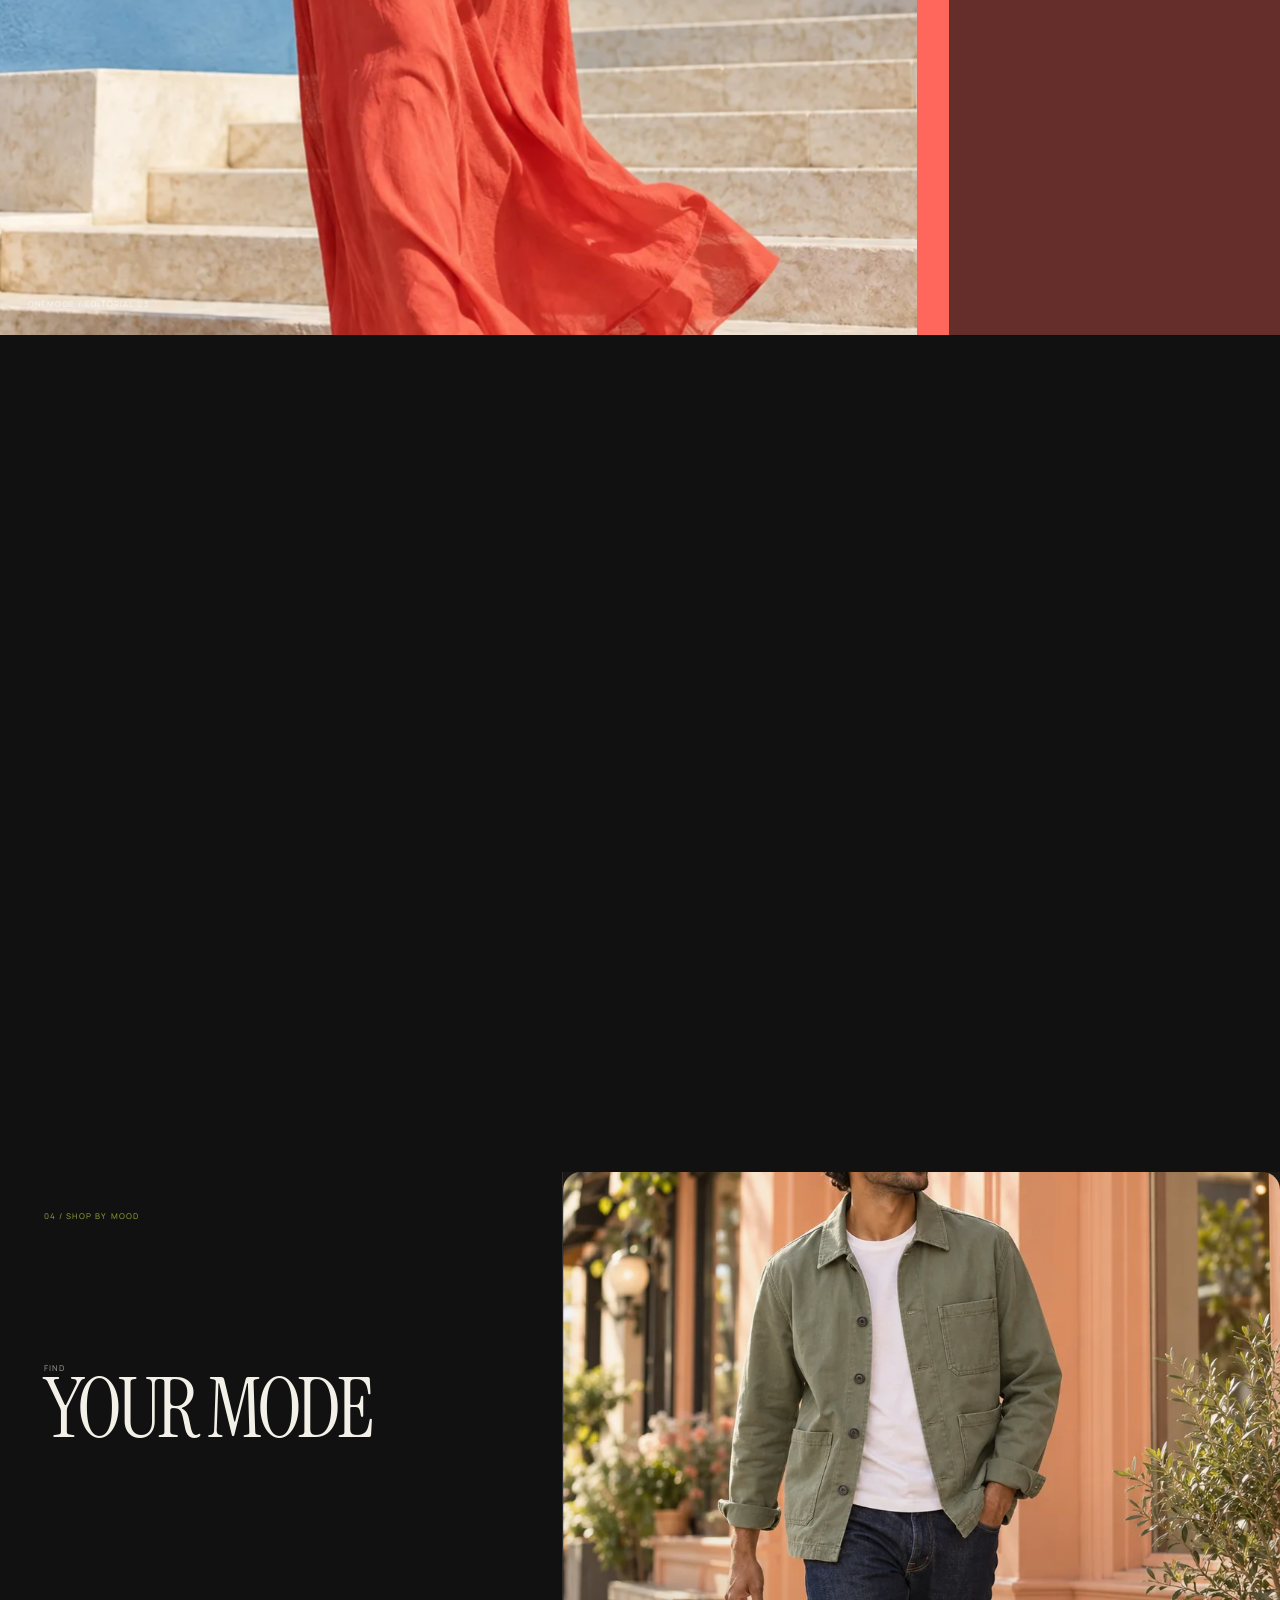
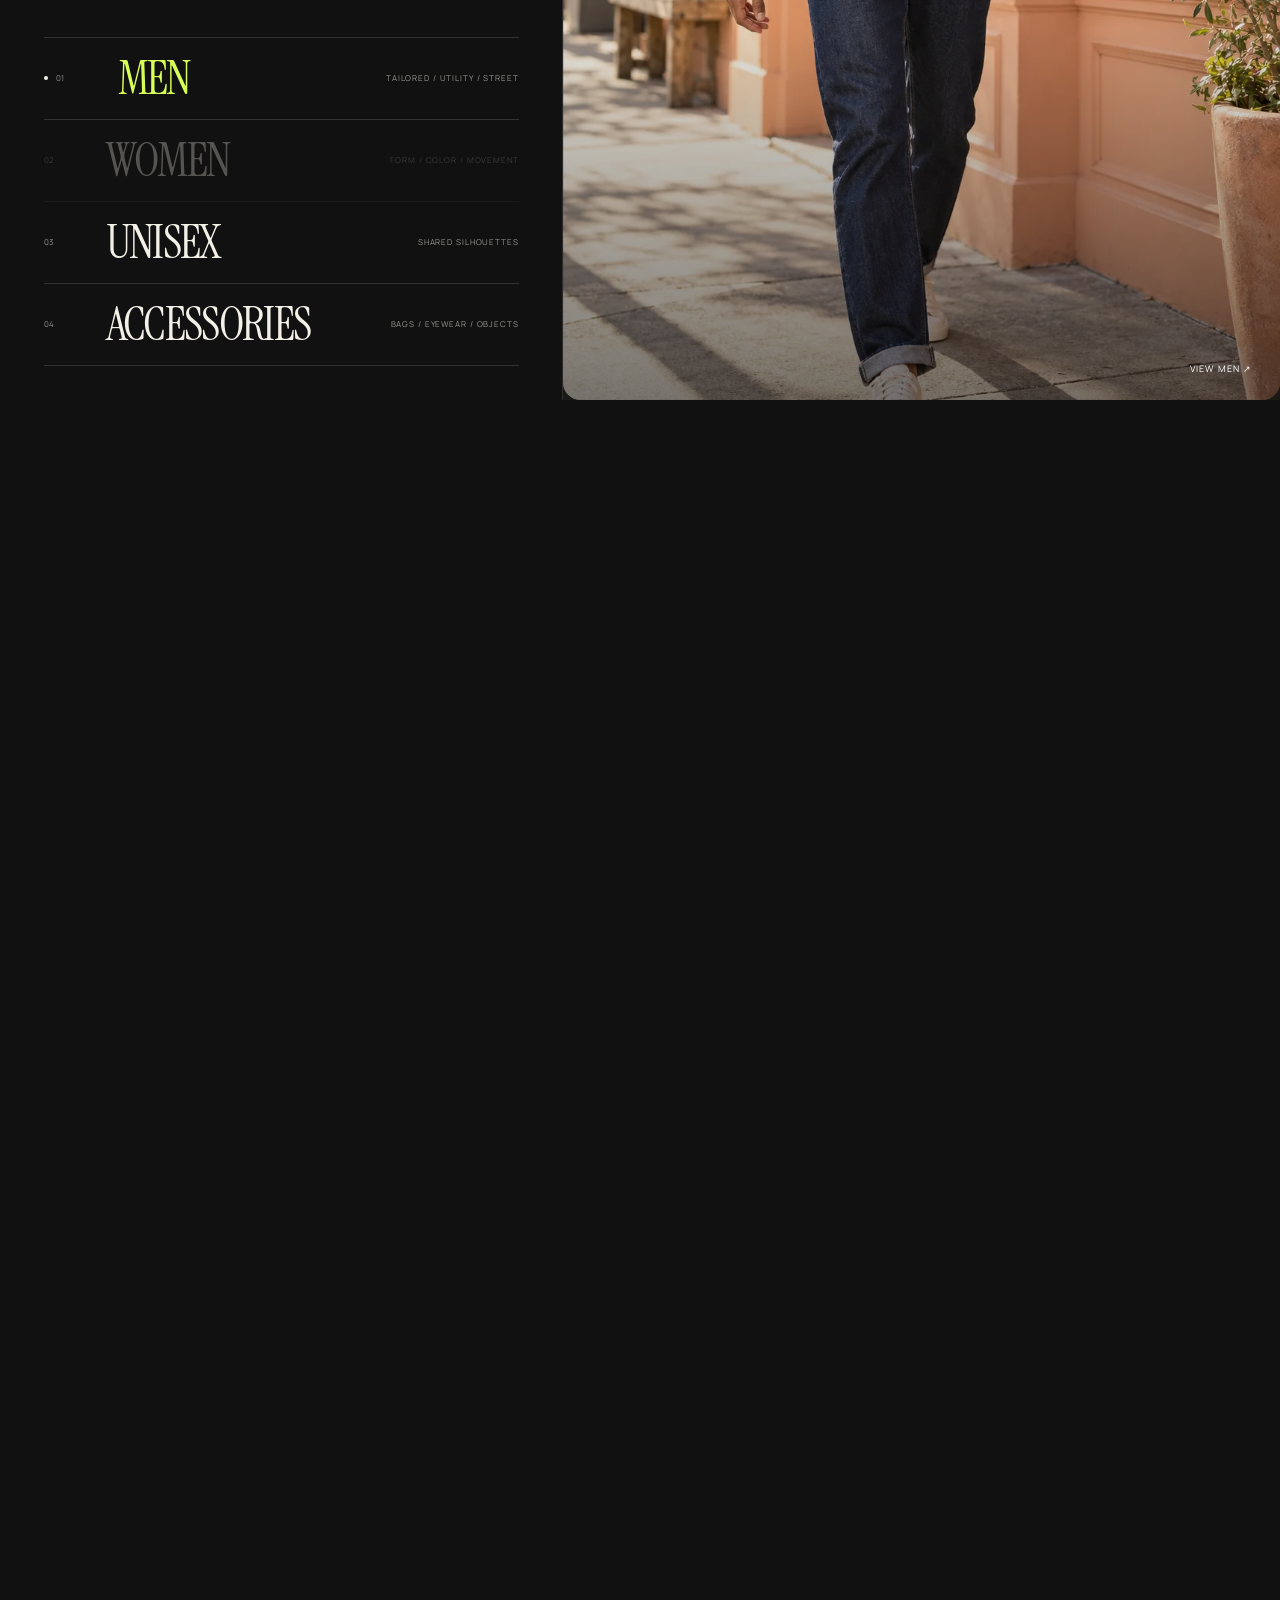
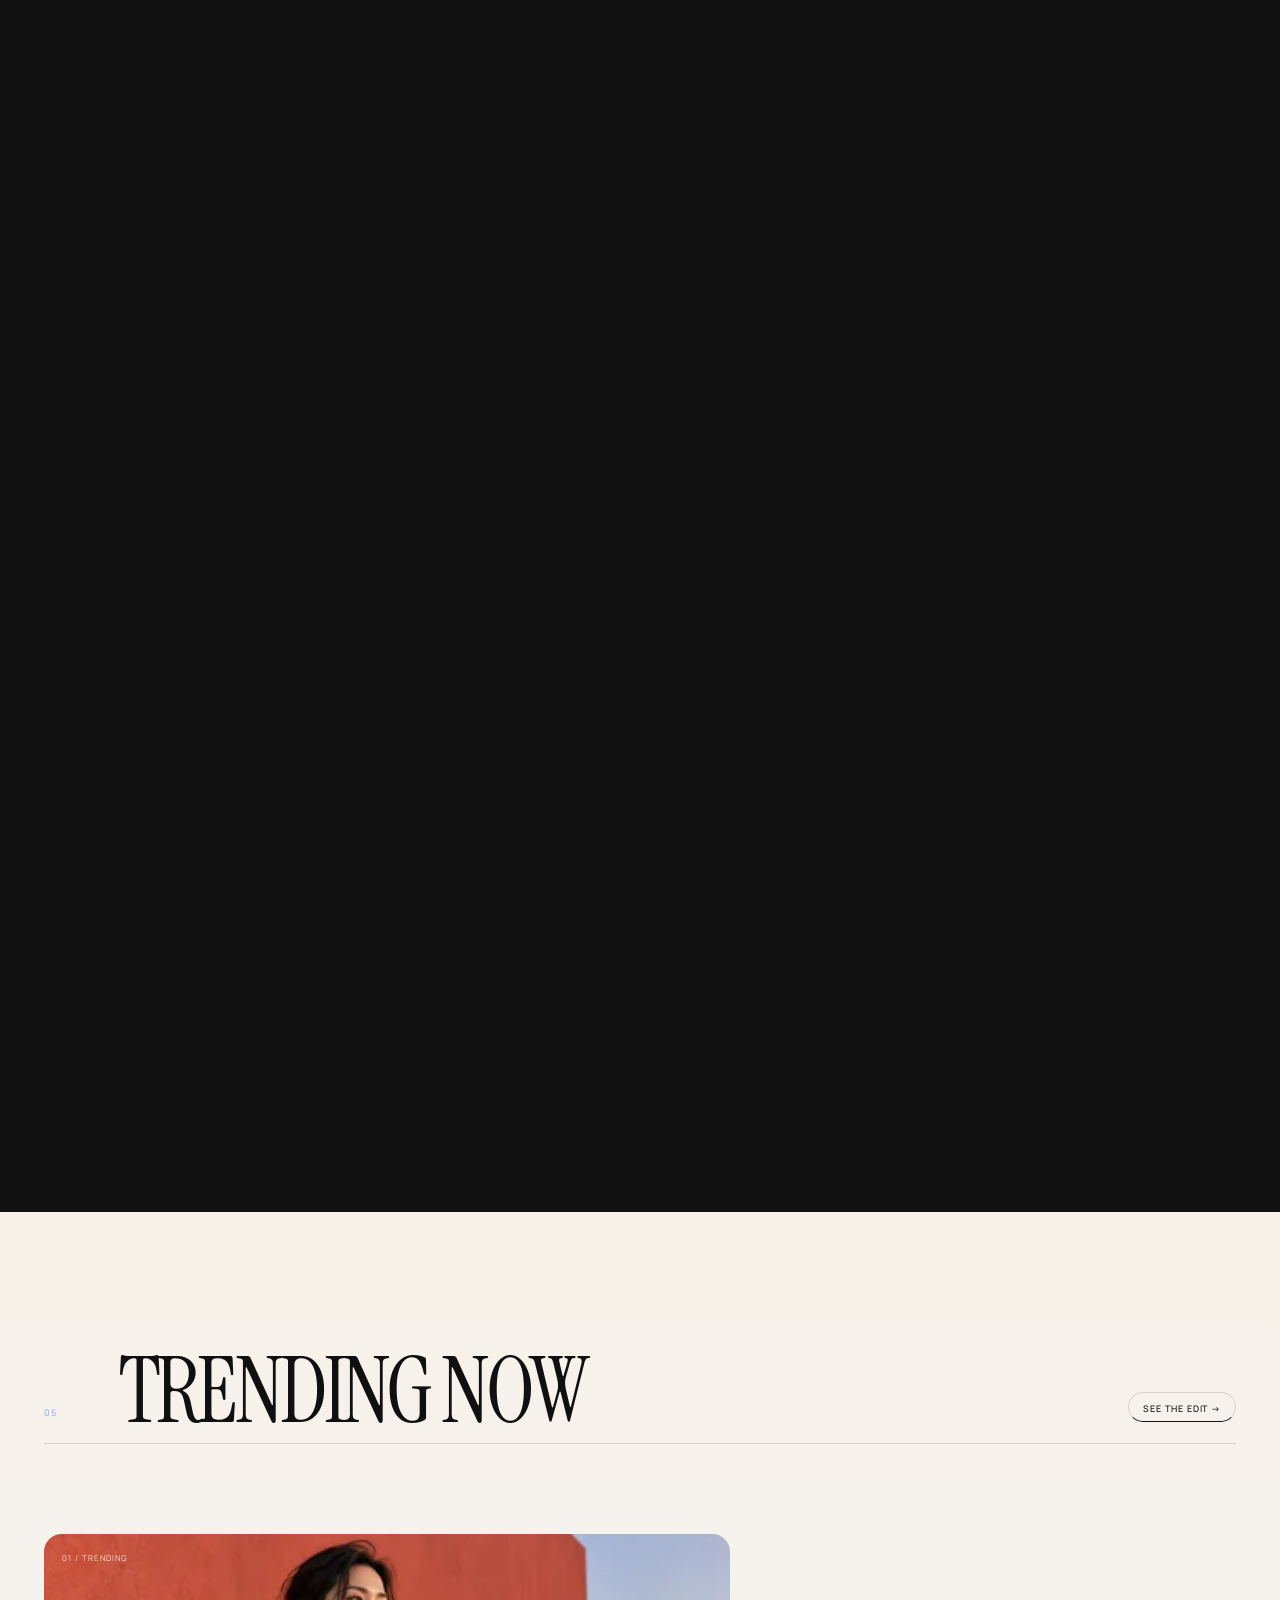
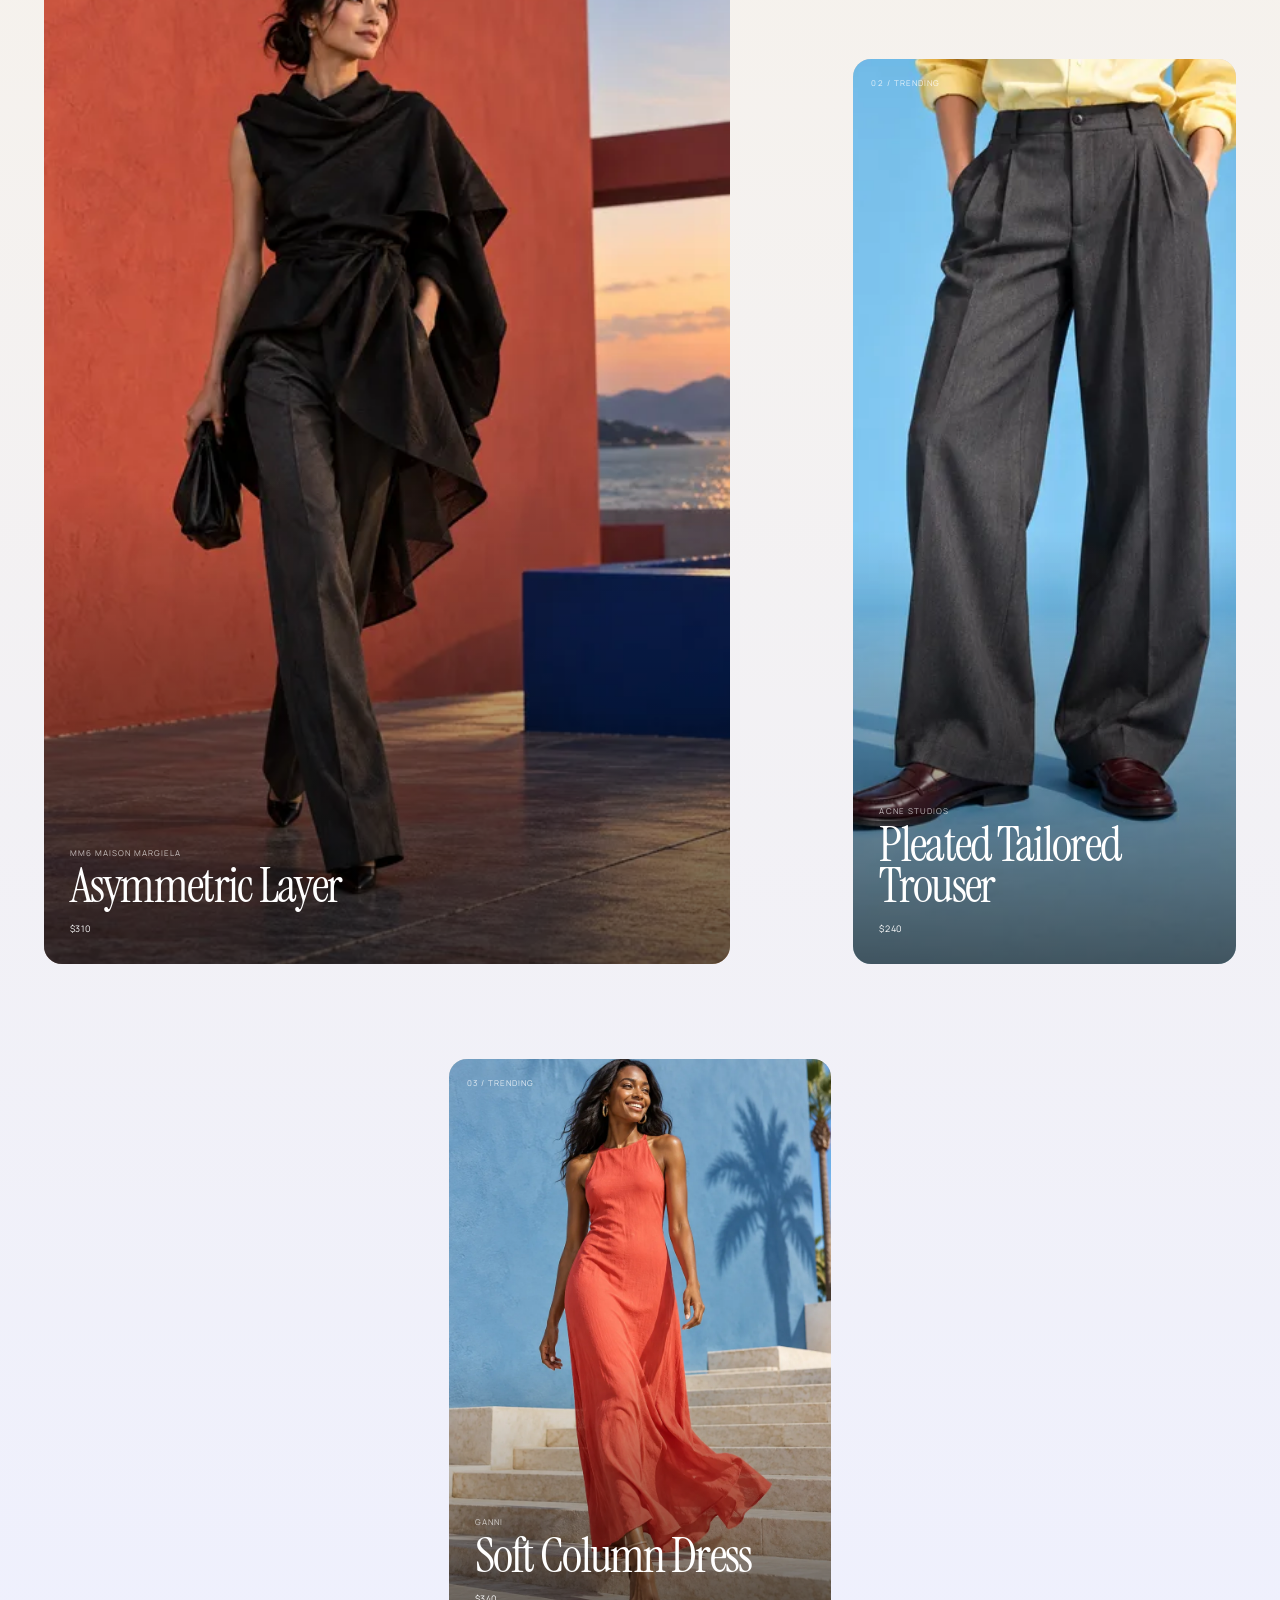
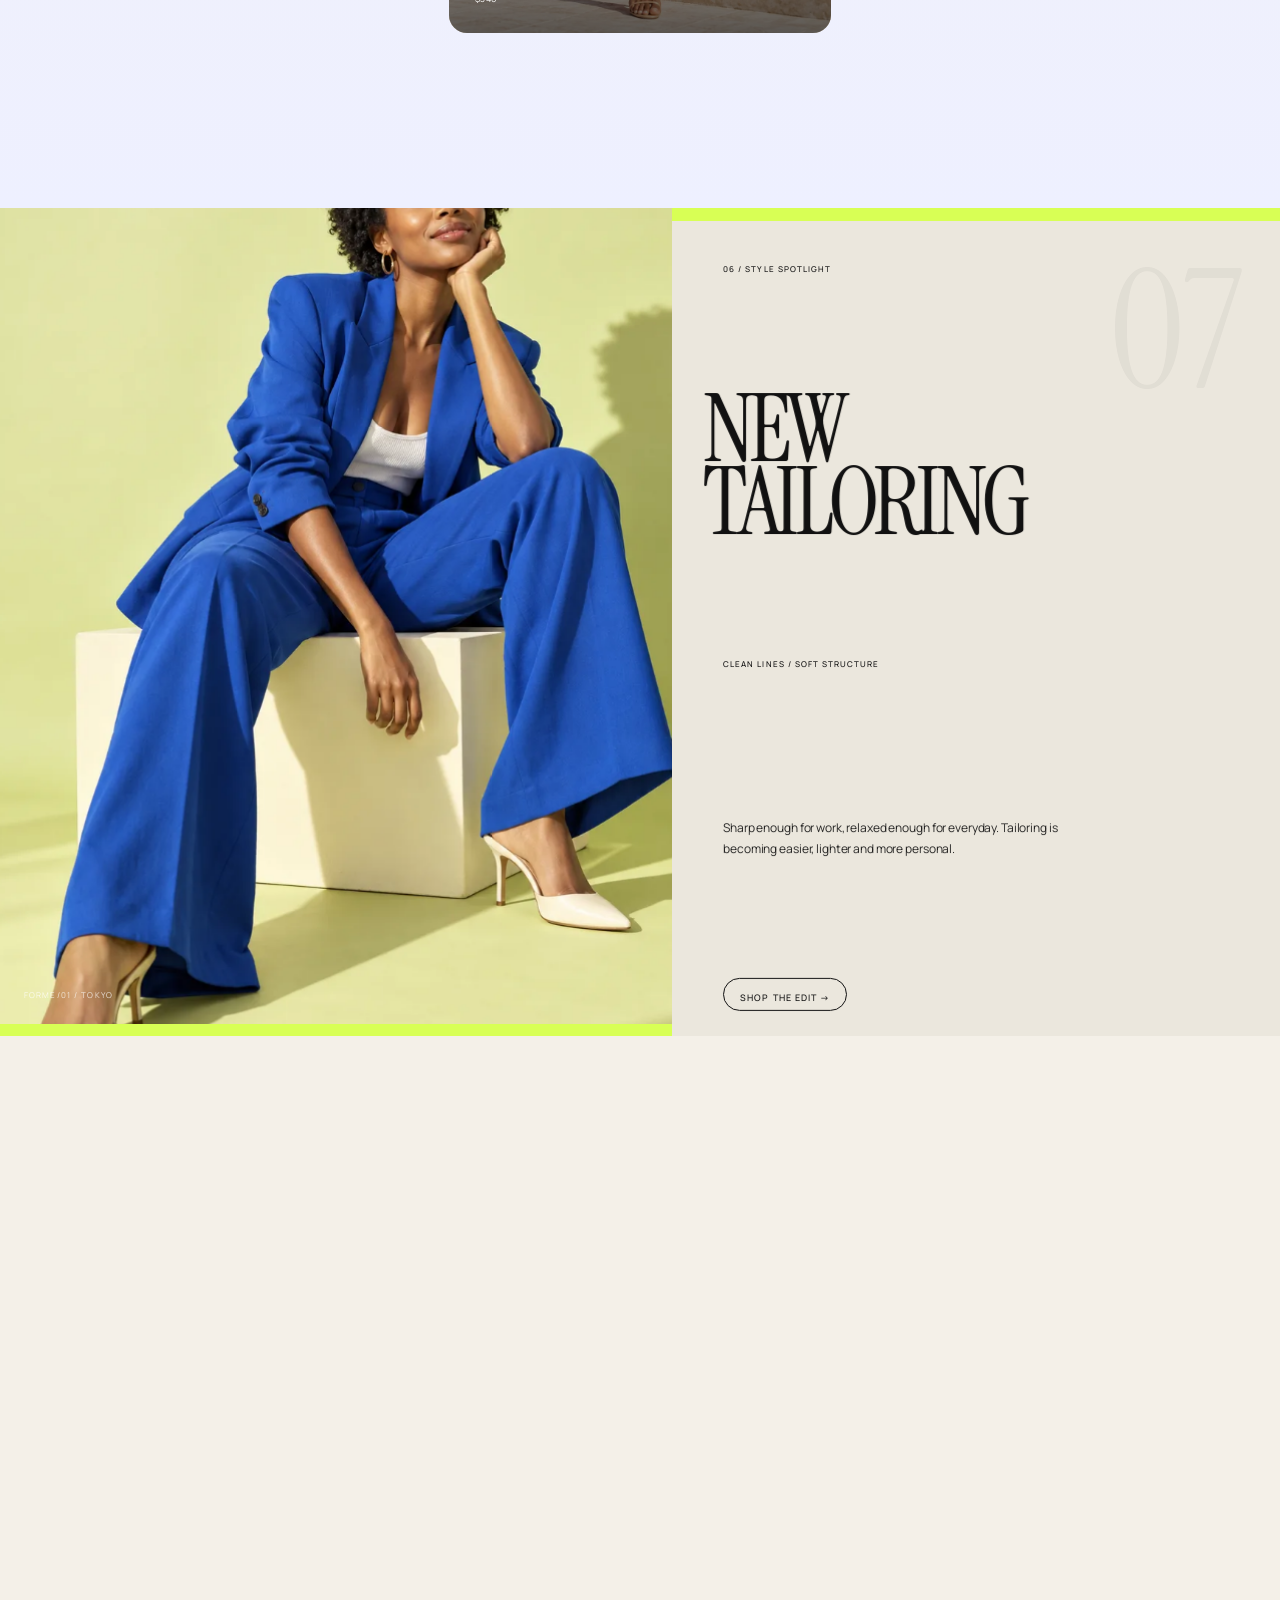
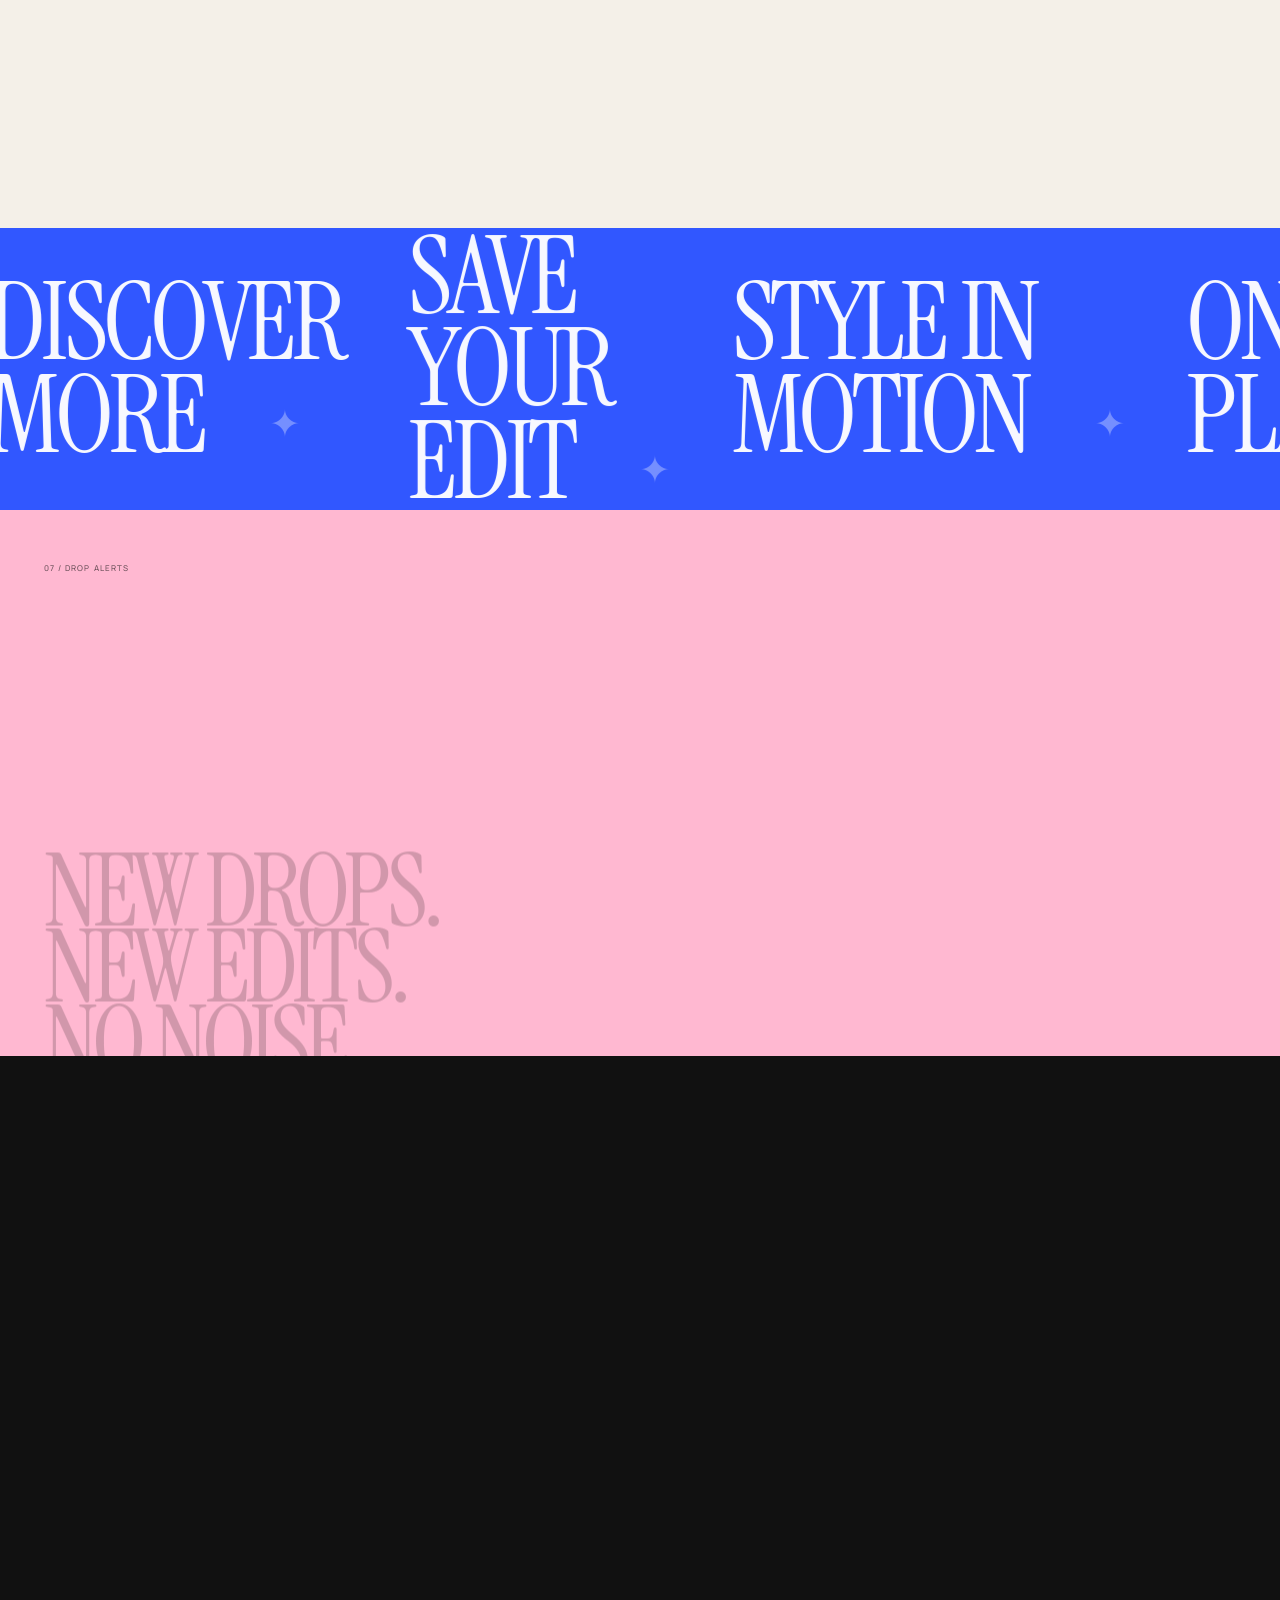
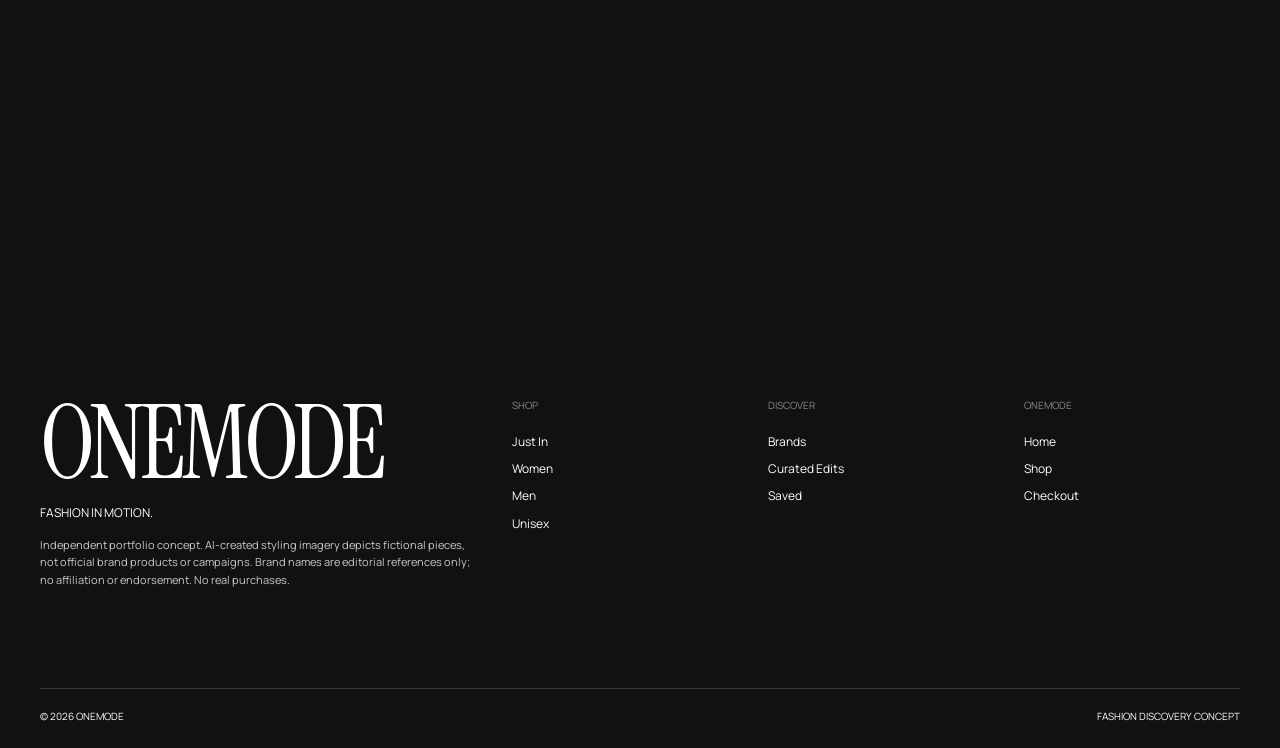
==== commit 196f9f17: "Launch ONEMODE Colour Issue imagery across the marketplace Add nine original editorial photographs, " ====
--- a/index.html
+++ b/index.html
@@ -1,285 +1,284 @@
-<!DOCTYPE html>
-<html lang="en">
-<head>
-  <meta charset="utf-8">
-  <meta name="viewport" content="width=device-width, initial-scale=1.0">
-  <meta name="description" content="ONEMODE — a curated fashion discovery marketplace concept for contemporary global style.">
-  <title>ONEMODE — Fashion Discovery</title>
-  <link rel="preconnect" href="https://fonts.googleapis.com">
-  <link rel="preconnect" href="https://fonts.gstatic.com" crossorigin>
-  <link href="https://fonts.googleapis.com/css2?family=Instrument+Serif:ital@0;1&family=Manrope:wght@400;500;600&display=swap" rel="stylesheet">
-  <link rel="stylesheet" href="style.css">
-  <link rel="stylesheet" href="revamp.css">
-</head>
-<body>
-  <div class="promo-strip">
-    CURATED GLOBAL FASHION
-    <span>•</span>
-    DISCOVER NEW DROPS
-    <span>•</span>
-    SAVE YOUR FAVOURITES
-  </div>
-
-  <header>
-    <a class="logo" href="index.html">ONEMODE</a>
-
-    <nav>
-      <a href="shop.html?category=new">NEW</a>
-      <a href="shop.html?category=women">WOMEN</a>
-      <a href="shop.html?category=men">MEN</a>
-      <a href="shop.html?category=unisex">UNISEX</a>
-      <a href="brands.html">BRANDS</a>
-      <a href="collections.html">EDITS</a>
-    </nav>
-
-    <div class="header-actions">
-      <button id="search-btn" type="button">SEARCH</button>
-      <button id="favourites-btn" type="button">SAVED (<span id="favourite-count">0</span>)</button>
-      <button id="cart-btn" type="button">BAG (<span id="cart-count">0</span>)</button>
-    </div>
-  </header>
-
-  <div class="search-panel" id="search-panel">
-    <div class="search-panel-inner">
-      <input id="search-input" placeholder="SEARCH PRODUCTS, BRANDS, EDITS..." type="text">
-      <button id="search-close" type="button">CLOSE</button>
-    </div>
-    <div class="search-results" id="search-results"></div>
-  </div>
-
-  <main>
-    <section class="hero">
-      <div class="hero-top">
-        <p>FASHION DISCOVERY PLATFORM</p>
-        <p>EST. 2026</p>
-      </div>
-
-      <div class="hero-title">
-        <h1>FASHION<br>IN MOTION</h1>
-      </div>
-
-      <div class="hero-visual">
-        <span class="hero-badge">DISCOVER / SAVE / SHOP</span>
-        <img alt="ONEMODE fashion campaign" decoding="async" fetchpriority="high" src="assets/hero.jpg">
-      </div>
-
-      <div class="hero-bottom">
-        <p>
-          One place to discover modern fashion,<br>
-          new drops, brands and curated edits.
-        </p>
-
-        <a class="shop-link" href="shop.html?category=new">
-          SHOP THE LATEST →
-        </a>
-      </div>
-    </section>
-
-    <section class="value-strip" aria-label="ONEMODE value">
-      <div class="value-card"><span>01 / DISCOVER</span><strong>Fresh fashion without the endless scroll.</strong></div>
-      <div class="value-card"><span>02 / CURATE</span><strong>Save pieces and build your own edit.</strong></div>
-      <div class="value-card"><span>03 / COMPARE</span><strong>Explore brands, categories and price points.</strong></div>
-      <div class="value-card"><span>04 / MOVE</span><strong>Style designed around real life and motion.</strong></div>
-    </section>
-
-    <section class="new-arrivals">
-      <div class="section-header">
-        <p>01</p>
-        <h2>JUST IN</h2>
-        <a href="shop.html?category=new">SHOP ALL →</a>
-      </div>
-      <div class="products-grid" id="home-new-arrivals"></div>
-    </section>
-
-    <section class="featured-brands">
-      <div class="section-header">
-        <p>02</p>
-        <h2>BRANDS TO KNOW</h2>
-        <a href="brands.html">EXPLORE ALL →</a>
-      </div>
-
-      <div class="brands-list">
-        <a class="brand-row" href="shop.html?brand=cos"><span>01</span><h3>COS</h3><p>LONDON / MODERN MINIMAL</p></a>
-        <a class="brand-row" href="shop.html?brand=arket"><span>02</span><h3>ARKET</h3><p>STOCKHOLM / EVERYDAY DESIGN</p></a>
-        <a class="brand-row" href="shop.html?brand=acne"><span>03</span><h3>ACNE STUDIOS</h3><p>STOCKHOLM / CONTEMPORARY</p></a>
-        <a class="brand-row" href="shop.html?brand=ami"><span>04</span><h3>AMI PARIS</h3><p>PARIS / RELAXED TAILORING</p></a>
-        <a class="brand-row" href="shop.html?brand=ganni"><span>05</span><h3>GANNI</h3><p>COPENHAGEN / PLAYFUL MODERN</p></a>
-        <a class="brand-row" href="shop.html?brand=weekday"><span>06</span><h3>WEEKDAY</h3><p>STOCKHOLM / DENIM & STREET</p></a>
-        <a class="brand-row" href="shop.html?brand=mm6"><span>07</span><h3>MM6</h3><p>PARIS / DECONSTRUCTED</p></a>
-        <a class="brand-row" href="shop.html?brand=salomon"><span>08</span><h3>SALOMON</h3><p>ANNECY / PERFORMANCE STYLE</p></a>
-      </div>
-    </section>
-
-    <section class="editorial">
-      <div class="editorial-image">
-        <img alt="ONEMODE editorial campaign" decoding="async" loading="lazy" src="assets/editorial-01.jpg">
-      </div>
-
-      <div class="editorial-content">
-        <p class="editorial-index">03 / THE EDIT</p>
-        <h2>STYLE<br>THAT<br>MOVES</h2>
-        <p class="editorial-text">
-          Less noise. Better pieces. Strong silhouettes, everyday wear
-          and standout details brought into one visual edit.
-        </p>
-        <a href="collections.html">EXPLORE CURATED EDITS →</a>
-      </div>
-    </section>
-
-    <section class="category-story">
-      <div class="category-story-sticky">
-        <div class="category-story-copy">
-          <p class="category-story-index">04 / SHOP BY MOOD</p>
-          <div class="category-story-heading">
-            <span>FIND</span>
-            <h2>YOUR MODE</h2>
-          </div>
-
-          <div class="category-story-list">
-            <a class="category-story-item active" data-category-index="0" href="shop.html?category=men">
-              <span>01</span><h3>MEN</h3><p>TAILORED / UTILITY / STREET</p>
-            </a>
-            <a class="category-story-item" data-category-index="1" href="shop.html?category=women">
-              <span>02</span><h3>WOMEN</h3><p>FORM / COLOR / MOVEMENT</p>
-            </a>
-            <a class="category-story-item" data-category-index="2" href="shop.html?category=unisex">
-              <span>03</span><h3>UNISEX</h3><p>SHARED SILHOUETTES</p>
-            </a>
-            <a class="category-story-item" data-category-index="3" href="shop.html?category=accessories">
-              <span>04</span><h3>ACCESSORIES</h3><p>BAGS / EYEWEAR / OBJECTS</p>
-            </a>
-          </div>
-        </div>
-
-        <div class="category-story-visual">
-          <a class="category-story-image active" data-category-image="0" href="shop.html?category=men"><img alt="Men fashion" src="assets/category-men.jpg"><span>VIEW MEN ↗</span></a>
-          <a class="category-story-image" data-category-image="1" href="shop.html?category=women"><img alt="Women fashion" src="assets/category-women.avif"><span>VIEW WOMEN ↗</span></a>
-          <a class="category-story-image" data-category-image="2" href="shop.html?category=unisex"><img alt="Unisex fashion" src="assets/category-unisex.jpg"><span>VIEW UNISEX ↗</span></a>
-          <a class="category-story-image" data-category-image="3" href="shop.html?category=accessories"><img alt="Fashion accessories" src="assets/category-accessories.jpg"><span>VIEW ACCESSORIES ↗</span></a>
-        </div>
-      </div>
-    </section>
-
-    <section class="trending-products">
-      <div class="section-header">
-        <p>05</p>
-        <h2>TRENDING NOW</h2>
-        <a href="shop.html?category=new">SEE THE EDIT →</a>
-      </div>
-      <div class="trending-grid" id="home-trending"></div>
-    </section>
-
-    <section class="brand-spotlight">
-      <div class="spotlight-media">
-        <img alt="Modern tailoring campaign" decoding="async" loading="lazy" src="assets/spotlight-forme.png">
-      </div>
-
-      <div class="spotlight-content">
-        <p class="spotlight-index">06 / STYLE SPOTLIGHT</p>
-        <h2>NEW<br>TAILORING</h2>
-        <p class="spotlight-location">CLEAN LINES / SOFT STRUCTURE</p>
-        <p class="spotlight-description">
-          Sharp enough for work, relaxed enough for everyday.
-          Tailoring is becoming easier, lighter and more personal.
-        </p>
-        <a href="shop.html?collection=urban-form">SHOP THE EDIT →</a>
-      </div>
-    </section>
-
-    <section class="motion-section">
-      <div class="motion-track">
-        <div class="motion-text">
-          <span>DISCOVER MORE</span><span>SAVE YOUR EDIT</span><span>STYLE IN MOTION</span><span>ONE PLACE</span>
-          <span>DISCOVER MORE</span><span>SAVE YOUR EDIT</span><span>STYLE IN MOTION</span><span>ONE PLACE</span>
-        </div>
-      </div>
-    </section>
-
-    <section class="newsletter">
-      <div class="newsletter-left">
-        <p>07 / DROP ALERTS</p>
-        <h2>NEW DROPS.<br>NEW EDITS.<br>NO NOISE.</h2>
-      </div>
-
-      <div class="newsletter-right">
-        <p>
-          Join ONEMODE for curated fashion updates, fresh drops,
-          brand discoveries and weekly edits.
-        </p>
-
-        <form class="newsletter-form">
-          <input placeholder="EMAIL ADDRESS" required type="email">
-          <button type="submit">JOIN →</button>
-        </form>
-      </div>
-    </section>
-
-    <footer>
-      <div class="footer-top">
-        <div class="footer-brand">
-          <h2>ONEMODE</h2>
-          <p>FASHION IN MOTION.</p>
-          <p class="concept-note">
-            Portfolio concept. Brand names shown for editorial demonstration only.
-            ONEMODE is not affiliated with or endorsed by the featured brands.
-          </p>
-        </div>
-
-        <div class="footer-column">
-          <p>SHOP</p>
-          <a href="shop.html?category=new">Just In</a>
-          <a href="shop.html?category=women">Women</a>
-          <a href="shop.html?category=men">Men</a>
-          <a href="shop.html?category=unisex">Unisex</a>
-        </div>
-
-        <div class="footer-column">
-          <p>DISCOVER</p>
-          <a href="brands.html">Brands</a>
-          <a href="collections.html">Curated Edits</a>
-          <a href="favourites.html">Saved</a>
-        </div>
-
-        <div class="footer-column">
-          <p>ONEMODE</p>
-          <a href="index.html">Home</a>
-          <a href="shop.html?category=new">Shop</a>
-          <a href="checkout.html">Checkout</a>
-        </div>
-      </div>
-
-      <div class="footer-bottom">
-        <p>© 2026 ONEMODE</p>
-        <p>FASHION DISCOVERY CONCEPT</p>
-      </div>
-    </footer>
-  </main>
-
-  <div class="cart-overlay" id="cart-overlay"></div>
-
-  <aside class="cart-panel" id="cart-panel">
-    <div class="cart-header">
-      <h2>YOUR BAG</h2>
-      <button id="cart-close" type="button">CLOSE</button>
-    </div>
-
-    <div class="cart-items" id="cart-items"></div>
-
-    <div class="cart-footer">
-      <div class="cart-total-row">
-        <span>TOTAL</span>
-        <span id="cart-total">$0</span>
-      </div>
-      <button class="checkout-btn" type="button">CHECKOUT →</button>
-    </div>
-  </aside>
-
-  <script src="cart.js"></script>
+<!DOCTYPE html>
+<html lang="en">
+<head>
+  <meta charset="utf-8">
+  <meta name="viewport" content="width=device-width, initial-scale=1.0">
+  <meta name="description" content="ONEMODE — a curated fashion discovery marketplace concept for contemporary global style.">
+  <title>ONEMODE — Fashion Discovery</title>
+  <link rel="preconnect" href="https://fonts.googleapis.com">
+  <link rel="preconnect" href="https://fonts.gstatic.com" crossorigin>
+  <link href="https://fonts.googleapis.com/css2?family=Instrument+Serif:ital@0;1&family=Manrope:wght@400;500;600&display=swap" rel="stylesheet">
+  <link rel="stylesheet" href="style.css">
+  <link rel="stylesheet" href="revamp.css">
+<link rel="stylesheet" href="campaign.css">
+</head>
+<body>
+  <div class="promo-strip">
+    CURATED GLOBAL FASHION
+    <span>•</span>
+    DISCOVER NEW DROPS
+    <span>•</span>
+    SAVE YOUR FAVOURITES
+  </div>
+
+  <header>
+    <a class="logo" href="index.html">ONEMODE</a>
+
+    <nav>
+      <a href="shop.html?category=new">NEW</a>
+      <a href="shop.html?category=women">WOMEN</a>
+      <a href="shop.html?category=men">MEN</a>
+      <a href="shop.html?category=unisex">UNISEX</a>
+      <a href="brands.html">BRANDS</a>
+      <a href="collections.html">EDITS</a>
+    </nav>
+
+    <div class="header-actions">
+      <button id="search-btn" type="button">SEARCH</button>
+      <button id="favourites-btn" type="button">SAVED (<span id="favourite-count">0</span>)</button>
+      <button id="cart-btn" type="button">BAG (<span id="cart-count">0</span>)</button>
+    </div>
+  </header>
+
+  <div class="search-panel" id="search-panel">
+    <div class="search-panel-inner">
+      <input id="search-input" placeholder="SEARCH PRODUCTS, BRANDS, EDITS..." type="text">
+      <button id="search-close" type="button">CLOSE</button>
+    </div>
+    <div class="search-results" id="search-results"></div>
+  </div>
+
+  <main>
+    <section class="hero campaign-hero">
+      <div class="hero-top">
+        <p>FASHION DISCOVERY PLATFORM</p>
+        <p>EST. 2026</p>
+      </div>
+
+      <div class="hero-title">
+        <h1>GOOD MOOD. <br>GREAT STYLE.</h1>
+      </div>
+
+      <div class="hero-visual">
+        <span class="hero-badge">THE COLOUR ISSUE / 01</span>
+        <img alt="Three friends in coral, cobalt and butter-yellow outfits walking in a sunlit plaza" decoding="async" fetchpriority="high" src="assets/campaign/hero-1536.webp">
+      </div>
+
+      <div class="hero-bottom">
+        <p>
+          One place to discover modern fashion,<br>
+          new drops, brands and curated edits.
+        </p>
+
+        <a class="shop-link" href="shop.html?category=new">
+          SHOP THE LATEST →
+        </a>
+      </div>
+    </section>
+
+    <section class="value-strip" aria-label="ONEMODE value">
+      <div class="value-card"><span>01 / DISCOVER</span><strong>Fresh fashion without the endless scroll.</strong></div>
+      <div class="value-card"><span>02 / CURATE</span><strong>Save pieces and build your own edit.</strong></div>
+      <div class="value-card"><span>03 / COMPARE</span><strong>Explore brands, categories and price points.</strong></div>
+      <div class="value-card"><span>04 / MOVE</span><strong>Style designed around real life and motion.</strong></div>
+    </section>
+
+    <section class="new-arrivals">
+      <div class="section-header">
+        <p>01</p>
+        <h2>JUST IN</h2>
+        <a href="shop.html?category=new">SHOP ALL →</a>
+      </div>
+      <div class="products-grid" id="home-new-arrivals"></div>
+    </section>
+
+    <section class="featured-brands">
+      <div class="section-header">
+        <p>02</p>
+        <h2>BRANDS TO KNOW</h2>
+        <a href="brands.html">EXPLORE ALL →</a>
+      </div>
+
+      <div class="brands-list">
+        <a class="brand-row" href="shop.html?brand=cos"><span>01</span><h3>COS</h3><p>LONDON / MODERN MINIMAL</p></a>
+        <a class="brand-row" href="shop.html?brand=arket"><span>02</span><h3>ARKET</h3><p>STOCKHOLM / EVERYDAY DESIGN</p></a>
+        <a class="brand-row" href="shop.html?brand=acne"><span>03</span><h3>ACNE STUDIOS</h3><p>STOCKHOLM / CONTEMPORARY</p></a>
+        <a class="brand-row" href="shop.html?brand=ami"><span>04</span><h3>AMI PARIS</h3><p>PARIS / RELAXED TAILORING</p></a>
+        <a class="brand-row" href="shop.html?brand=ganni"><span>05</span><h3>GANNI</h3><p>COPENHAGEN / PLAYFUL MODERN</p></a>
+        <a class="brand-row" href="shop.html?brand=weekday"><span>06</span><h3>WEEKDAY</h3><p>STOCKHOLM / DENIM & STREET</p></a>
+        <a class="brand-row" href="shop.html?brand=mm6"><span>07</span><h3>MM6</h3><p>PARIS / DECONSTRUCTED</p></a>
+        <a class="brand-row" href="shop.html?brand=salomon"><span>08</span><h3>SALOMON</h3><p>ANNECY / PERFORMANCE STYLE</p></a>
+      </div>
+    </section>
+
+    <section class="editorial">
+      <div class="editorial-image">
+        <img alt="Coral dress in motion on sunlit stone steps" decoding="async" loading="lazy" src="assets/campaign/dress-960.webp">
+      </div>
+
+      <div class="editorial-content">
+        <p class="editorial-index">03 / THE EDIT</p>
+        <h2>STYLE<br>THAT<br>MOVES</h2>
+        <p class="editorial-text">
+          Less noise. Better pieces. Strong silhouettes, everyday wear
+          and standout details brought into one visual edit.
+        </p>
+        <a href="collections.html">EXPLORE CURATED EDITS →</a>
+      </div>
+    </section>
+
+    <section class="category-story">
+      <div class="category-story-sticky">
+        <div class="category-story-copy">
+          <p class="category-story-index">04 / SHOP BY MOOD</p>
+          <div class="category-story-heading">
+            <span>FIND</span>
+            <h2>YOUR MODE</h2>
+          </div>
+
+          <div class="category-story-list">
+            <a class="category-story-item active" data-category-index="0" href="shop.html?category=men">
+              <span>01</span><h3>MEN</h3><p>TAILORED / UTILITY / STREET</p>
+            </a>
+            <a class="category-story-item" data-category-index="1" href="shop.html?category=women">
+              <span>02</span><h3>WOMEN</h3><p>FORM / COLOR / MOVEMENT</p>
+            </a>
+            <a class="category-story-item" data-category-index="2" href="shop.html?category=unisex">
+              <span>03</span><h3>UNISEX</h3><p>SHARED SILHOUETTES</p>
+            </a>
+            <a class="category-story-item" data-category-index="3" href="shop.html?category=accessories">
+              <span>04</span><h3>ACCESSORIES</h3><p>BAGS / EYEWEAR / OBJECTS</p>
+            </a>
+          </div>
+        </div>
+
+        <div class="category-story-visual">
+          <a class="category-story-image active" data-category-image="0" href="shop.html?category=men"><img alt="Men fashion" src="assets/campaign/utility-960.webp"><span>VIEW MEN ↗</span></a>
+          <a class="category-story-image" data-category-image="1" href="shop.html?category=women"><img alt="Women fashion" src="assets/campaign/dress-960.webp"><span>VIEW WOMEN ↗</span></a>
+          <a class="category-story-image" data-category-image="2" href="shop.html?category=unisex"><img alt="Unisex fashion" src="assets/campaign/shirt-960.webp"><span>VIEW UNISEX ↗</span></a>
+          <a class="category-story-image" data-category-image="3" href="shop.html?category=accessories"><img alt="Fashion accessories" src="assets/campaign/bag-960.webp"><span>VIEW ACCESSORIES ↗</span></a>
+        </div>
+      </div>
+    </section>
+
+    <section class="trending-products">
+      <div class="section-header">
+        <p>05</p>
+        <h2>TRENDING NOW</h2>
+        <a href="shop.html?category=new">SEE THE EDIT →</a>
+      </div>
+      <div class="trending-grid" id="home-trending"></div>
+    </section>
+
+    <section class="brand-spotlight">
+      <div class="spotlight-media">
+        <img alt="Modern tailoring campaign" decoding="async" loading="lazy" src="assets/campaign/set-960.webp">
+      </div>
+
+      <div class="spotlight-content">
+        <p class="spotlight-index">06 / STYLE SPOTLIGHT</p>
+        <h2>NEW<br>TAILORING</h2>
+        <p class="spotlight-location">CLEAN LINES / SOFT STRUCTURE</p>
+        <p class="spotlight-description">
+          Sharp enough for work, relaxed enough for everyday.
+          Tailoring is becoming easier, lighter and more personal.
+        </p>
+        <a href="shop.html?collection=urban-form">SHOP THE EDIT →</a>
+      </div>
+    </section>
+
+    <section class="motion-section">
+      <div class="motion-track">
+        <div class="motion-text">
+          <span>DISCOVER MORE</span><span>SAVE YOUR EDIT</span><span>STYLE IN MOTION</span><span>ONE PLACE</span>
+          <span>DISCOVER MORE</span><span>SAVE YOUR EDIT</span><span>STYLE IN MOTION</span><span>ONE PLACE</span>
+        </div>
+      </div>
+    </section>
+
+    <section class="newsletter">
+      <div class="newsletter-left">
+        <p>07 / DROP ALERTS</p>
+        <h2>NEW DROPS.<br>NEW EDITS.<br>NO NOISE.</h2>
+      </div>
+
+      <div class="newsletter-right">
+        <p>
+          Join ONEMODE for curated fashion updates, fresh drops,
+          brand discoveries and weekly edits.
+        </p>
+
+        <form class="newsletter-form">
+          <input placeholder="EMAIL ADDRESS" required type="email">
+          <button type="submit">JOIN →</button>
+        </form>
+      </div>
+    </section>
+
+    <footer>
+      <div class="footer-top">
+        <div class="footer-brand">
+          <h2>ONEMODE</h2>
+          <p>FASHION IN MOTION.</p>
+          <p class="concept-note">Independent portfolio concept. AI-created styling imagery depicts fictional pieces, not official brand products or campaigns. Brand names are editorial references only; no affiliation or endorsement. No real purchases.</p>
+        </div>
+
+        <div class="footer-column">
+          <p>SHOP</p>
+          <a href="shop.html?category=new">Just In</a>
+          <a href="shop.html?category=women">Women</a>
+          <a href="shop.html?category=men">Men</a>
+          <a href="shop.html?category=unisex">Unisex</a>
+        </div>
+
+        <div class="footer-column">
+          <p>DISCOVER</p>
+          <a href="brands.html">Brands</a>
+          <a href="collections.html">Curated Edits</a>
+          <a href="favourites.html">Saved</a>
+        </div>
+
+        <div class="footer-column">
+          <p>ONEMODE</p>
+          <a href="index.html">Home</a>
+          <a href="shop.html?category=new">Shop</a>
+          <a href="checkout.html">Checkout</a>
+        </div>
+      </div>
+
+      <div class="footer-bottom">
+        <p>© 2026 ONEMODE</p>
+        <p>FASHION DISCOVERY CONCEPT</p>
+      </div>
+    </footer>
+  </main>
+
+  <div class="cart-overlay" id="cart-overlay"></div>
+
+  <aside class="cart-panel" id="cart-panel">
+    <div class="cart-header">
+      <h2>YOUR BAG</h2>
+      <button id="cart-close" type="button">CLOSE</button>
+    </div>
+
+    <div class="cart-items" id="cart-items"></div>
+
+    <div class="cart-footer">
+      <div class="cart-total-row">
+        <span>TOTAL</span>
+        <span id="cart-total">$0</span>
+      </div>
+      <button class="checkout-btn" type="button">CHECKOUT →</button>
+    </div>
+  </aside>
+
   <script src="products.js"></script>
-  <script src="script.js"></script>
-  <script src="favourites.js"></script>
-  <script src="home.js"></script>
-  <script src="motion.js"></script>
-  <script src="ui-polish.js"></script>
-</body>
-</html>+<script src="cart.js"></script>
+  <script src="script.js"></script>
+  <script src="favourites.js"></script>
+  <script src="home.js"></script>
+  <script src="motion.js"></script>
+  <script src="ui-polish.js"></script>
+<script src="campaign.js"></script>
+</body>
+</html>
--- a/revamp.css
+++ b/revamp.css
@@ -375,3 +375,102 @@
   .all-brand-image{display:none!important}
   .promo-strip{padding-left:14px!important}
 }
+
+/* definitive hero badge fix */
+.hero-visual::after{
+  content:none!important;
+  display:none!important;
+  width:0!important;
+  height:0!important;
+  background:none!important;
+}
+.hero-badge{
+  position:absolute;
+  top:18px;
+  right:18px;
+  z-index:6;
+  width:auto!important;
+  height:auto!important;
+  padding:9px 12px;
+  border-radius:999px;
+  background:var(--rev-lime);
+  color:#111;
+  font:600 8px/1 "Manrope",sans-serif;
+  letter-spacing:.09em;
+  white-space:nowrap;
+  pointer-events:none;
+}
+@media(max-width:600px){
+  .hero-badge{top:10px;right:10px;padding:8px 10px;font-size:7px}
+}
+
+/* =========================================================
+   MOBILE QA FIXES FROM REAL IPHONE RECORDING
+========================================================= */
+@media (max-width:900px){
+  /* Prevent lazy-load polish from leaving blank product tiles on iOS */
+  .ui-image{
+    opacity:1!important;
+    filter:none!important;
+  }
+
+  /* More compact rhythm between commerce sections */
+  .new-arrivals,
+  .featured-brands,
+  .trending-products,
+  .related-products{
+    padding-top:48px!important;
+    padding-bottom:48px!important;
+  }
+
+  .shop-products-grid{
+    padding-top:26px!important;
+    padding-bottom:52px!important;
+  }
+
+  .shop-product-card,
+  .product-card{
+    margin-bottom:0!important;
+  }
+
+  .shop-product-info{
+    padding-top:10px!important;
+  }
+
+  /* Keep product detail readable but reduce dead space */
+  .product-page-info{
+    gap:18px!important;
+  }
+  #product-description{
+    margin-top:10px!important;
+    margin-bottom:20px!important;
+    line-height:1.55!important;
+  }
+  .product-option{
+    margin-top:10px!important;
+  }
+
+  /* Cleaner footer on phone */
+  footer .footer-top{
+    padding-top:38px!important;
+    padding-bottom:34px!important;
+  }
+  .footer-brand h2{
+    font-size:clamp(48px,15vw,72px)!important;
+  }
+
+  /* Mobile bag readability */
+  .cart-panel{
+    padding-left:14px!important;
+    padding-right:14px!important;
+  }
+  .cart-item{
+    grid-template-columns:82px 1fr!important;
+    gap:14px!important;
+  }
+  .cart-item img{
+    width:82px!important;
+    height:104px!important;
+    object-fit:cover!important;
+  }
+}
--- a/campaign.css
+++ b/campaign.css
@@ -0,0 +1,72 @@
+/* Colour Issue 01 — photography-led, shared across every shopping surface. */
+.campaign-hero{display:grid!important;grid-template-columns:1fr!important;gap:24px!important;height:auto!important;min-height:0!important;padding:26px 3.4vw 32px!important;background:var(--rev-bg)!important}
+.campaign-hero .hero-top,.campaign-hero .hero-title,.campaign-hero .hero-visual,.campaign-hero .hero-bottom{grid-column:1!important;grid-row:auto!important;position:relative!important;inset:auto!important;transform:none!important;opacity:1!important;margin:0!important}
+.campaign-hero .hero-title{padding:0!important;display:block!important}
+.campaign-hero .hero-title h1{font-size:clamp(64px,8.8vw,138px)!important;line-height:.9!important;letter-spacing:-.045em!important}
+.campaign-hero .hero-title h1 br{display:none}
+.campaign-hero .hero-visual{width:100%!important;height:auto!important;min-height:0!important;aspect-ratio:1.5!important;border-radius:4px!important;box-shadow:none}
+.campaign-hero .hero-visual img{object-position:50% 58%!important;transform:none!important}
+.campaign-hero .hero-bottom{padding:0!important}
+.hero-top p:first-child::after{content:none}
+.hero-visual::before{background:#151515b3;padding:8px}
+.hero-badge{background:var(--rev-bg);color:var(--rev-ink)}
+/* Remove legacy desaturation so one photographic palette carries through. */
+.hero-visual img,.editorial-image img,.category-story-image img,.spotlight-media img,.product-card img,.shop-product-image img,.trend-card img,.related-product-image img,.favourite-product-image img,.product-main-image img,.product-thumbnails img,.all-brand-image img,.collection-card img,.cart-item img,.search-result-item img,.checkout-summary-item img,#checkout-visual-image{filter:none!important}
+.product-main-image{background:#eeeae3!important}
+.ui-image{opacity:1!important}
+.search-result-item{display:grid!important;grid-template-columns:56px minmax(0,1fr);column-gap:14px;text-decoration:none;color:inherit}
+.search-result-item img{grid-row:1/3;width:56px;height:72px}
+.search-result-item strong,.search-result-item span{grid-column:2}
+.search-panel:not(.active){visibility:hidden!important;pointer-events:none!important}
+.search-panel.active{visibility:visible!important;pointer-events:auto!important}
+.product-main-image img{object-fit:contain!important;transform:none!important}
+.product-thumbnails img{object-fit:contain;background:#eeeae3}
+.image-disclosure{font:500 10px/1.6 'Manrope',sans-serif;color:#515151;padding:12px 0;border-top:1px solid var(--rev-line);margin-bottom:22px}
+.concept-note{opacity:.78!important;font-size:11px!important}
+.footer-brand p::after{content:none}
+.all-brand-image{border-radius:4px;width:140px;height:175px}
+.all-brand-row{grid-template-columns:40px 140px minmax(0,1fr) 24px}
+.collection-card img{object-position:center 30%}
+.collection-card-overlay{background:linear-gradient(transparent,#000b)!important}
+.empty-editorial{display:block;width:160px;height:190px;object-fit:cover;margin:0 auto 24px;border-radius:4px}
+.search-panel img,.cart-item img,.checkout-summary-item img{object-fit:cover;object-position:center 35%;border-radius:4px}
+.shop-product-info>div,.favourite-product-info>div,.related-product-info>div{min-width:0}
+.shop-product-info h2,.favourite-product-info h2{line-height:1.35}
+button:focus-visible,a:focus-visible,input:focus-visible,select:focus-visible,[role=button]:focus-visible{outline:3px solid var(--rev-blue);outline-offset:4px}
+.product-thumbnails [role=button]:focus-visible{outline-offset:-4px}
+@media(min-width:901px){.all-brand-row h2{font-size:clamp(32px,4vw,65px)}}
+@media(max-width:900px){
+ .campaign-hero{padding:20px 14px 28px!important;gap:20px!important}
+ .campaign-hero .hero-title h1{font-size:clamp(58px,11.6vw,104px)!important;line-height:.92!important}
+ .campaign-hero .hero-title h1 br{display:block}
+ .campaign-hero .hero-visual{aspect-ratio:1.2!important;min-height:0!important;height:auto!important}
+ .campaign-hero .hero-visual img{object-position:50% 50%!important}
+ .hero-top{font-size:8px!important;gap:12px}
+ .header-actions button{font-size:9px!important;min-height:44px!important;padding:8px 5px!important}
+ .value-strip{grid-template-columns:1fr 1fr!important}
+ .value-card{padding:18px 14px;gap:18px;min-height:122px}
+ .value-card strong{font-size:27px}
+ .products-grid,.shop-products-grid,.favourites-grid,.related-products-grid{grid-template-columns:repeat(2,minmax(0,1fr))!important}
+ .product-card img,.shop-product-image,.favourite-product-image,.related-product-image{aspect-ratio:2/3!important}
+ .product-card h3,.shop-product-info h2,.favourite-product-info h2{font-size:12px!important}
+ .product-card p,.product-card span,.shop-product-info>span{font-size:10px!important}
+ .all-brand-row{grid-template-columns:22px 72px minmax(0,1fr) 16px!important;gap:10px!important}
+ .all-brand-image{display:block!important;width:72px!important;height:100px!important}
+ .all-brand-row h2{font-size:clamp(21px,6vw,34px)!important;overflow-wrap:anywhere;line-height:1.05!important}
+ .all-brand-row p{font-size:8px!important;line-height:1.5}
+ .collections-hero h1{font-size:clamp(39px,11.6vw,88px)!important}
+ .collection-card,.collection-large{height:auto!important;min-height:0!important;aspect-ratio:3/4}
+ .collection-card-overlay h2{font-size:clamp(30px,8vw,60px)!important}
+ .product-main-image{height:auto!important;min-height:0!important;aspect-ratio:2/3;max-height:78svh}
+ #product-name{font-size:clamp(38px,10vw,66px)!important;overflow-wrap:break-word}
+ #shop-title{font-size:clamp(40px,12vw,86px)!important;overflow-wrap:anywhere}
+ .shop-heading-bottom{flex-wrap:wrap;gap:16px!important}
+ .shop-controls{max-width:100%;flex-wrap:wrap}
+ .cart-panel{height:100dvh!important;max-height:100dvh;overflow-y:auto;padding-bottom:max(16px,env(safe-area-inset-bottom))!important}
+ .search-panel{max-height:85dvh;overflow-y:auto}
+ .checkout-summary-item{grid-template-columns:60px minmax(0,1fr) auto!important;gap:10px!important}
+ .checkout-summary-item img{width:60px!important;height:80px!important}
+ .checkout-summary-info h3{font-size:14px!important}
+ .favourite-product-info,.shop-product-info{flex-wrap:wrap}
+}
+@media(prefers-reduced-motion:reduce){*,*::before,*::after{animation:none!important;transition:none!important;scroll-behavior:auto!important}}
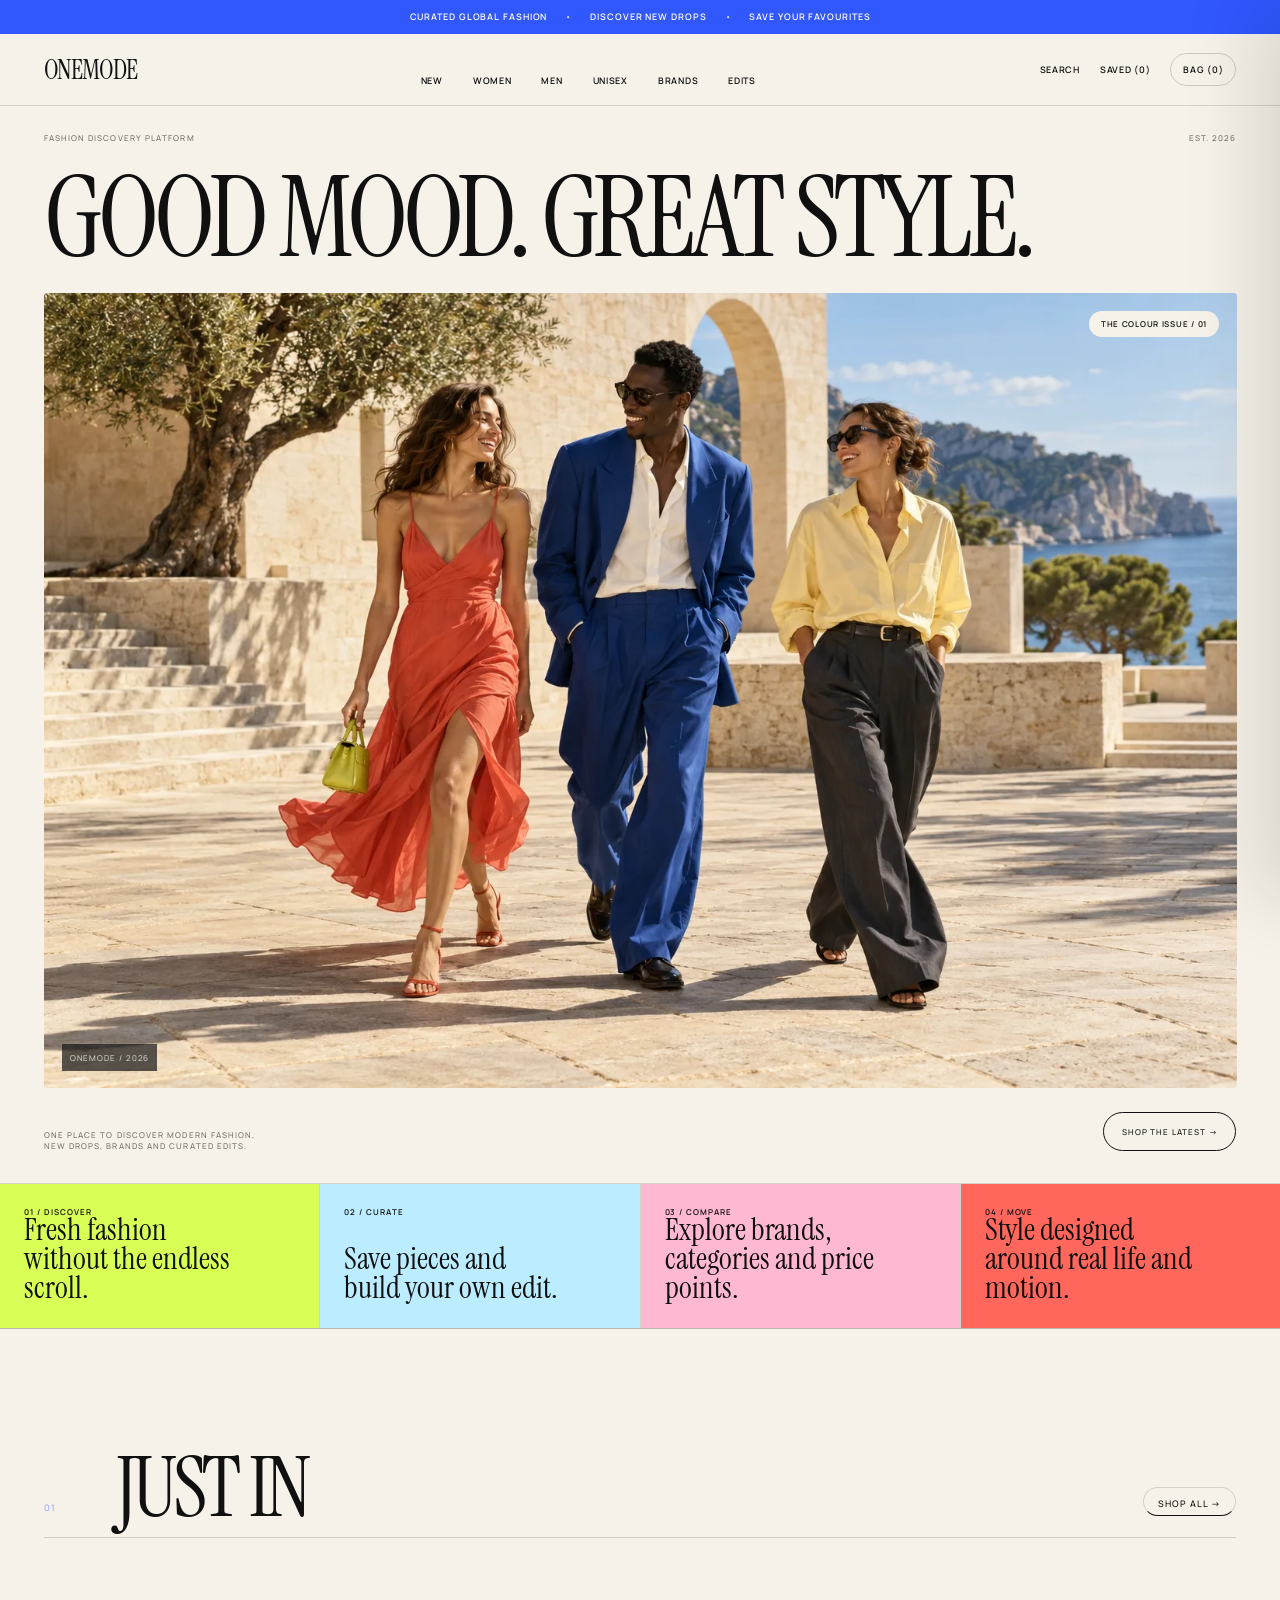
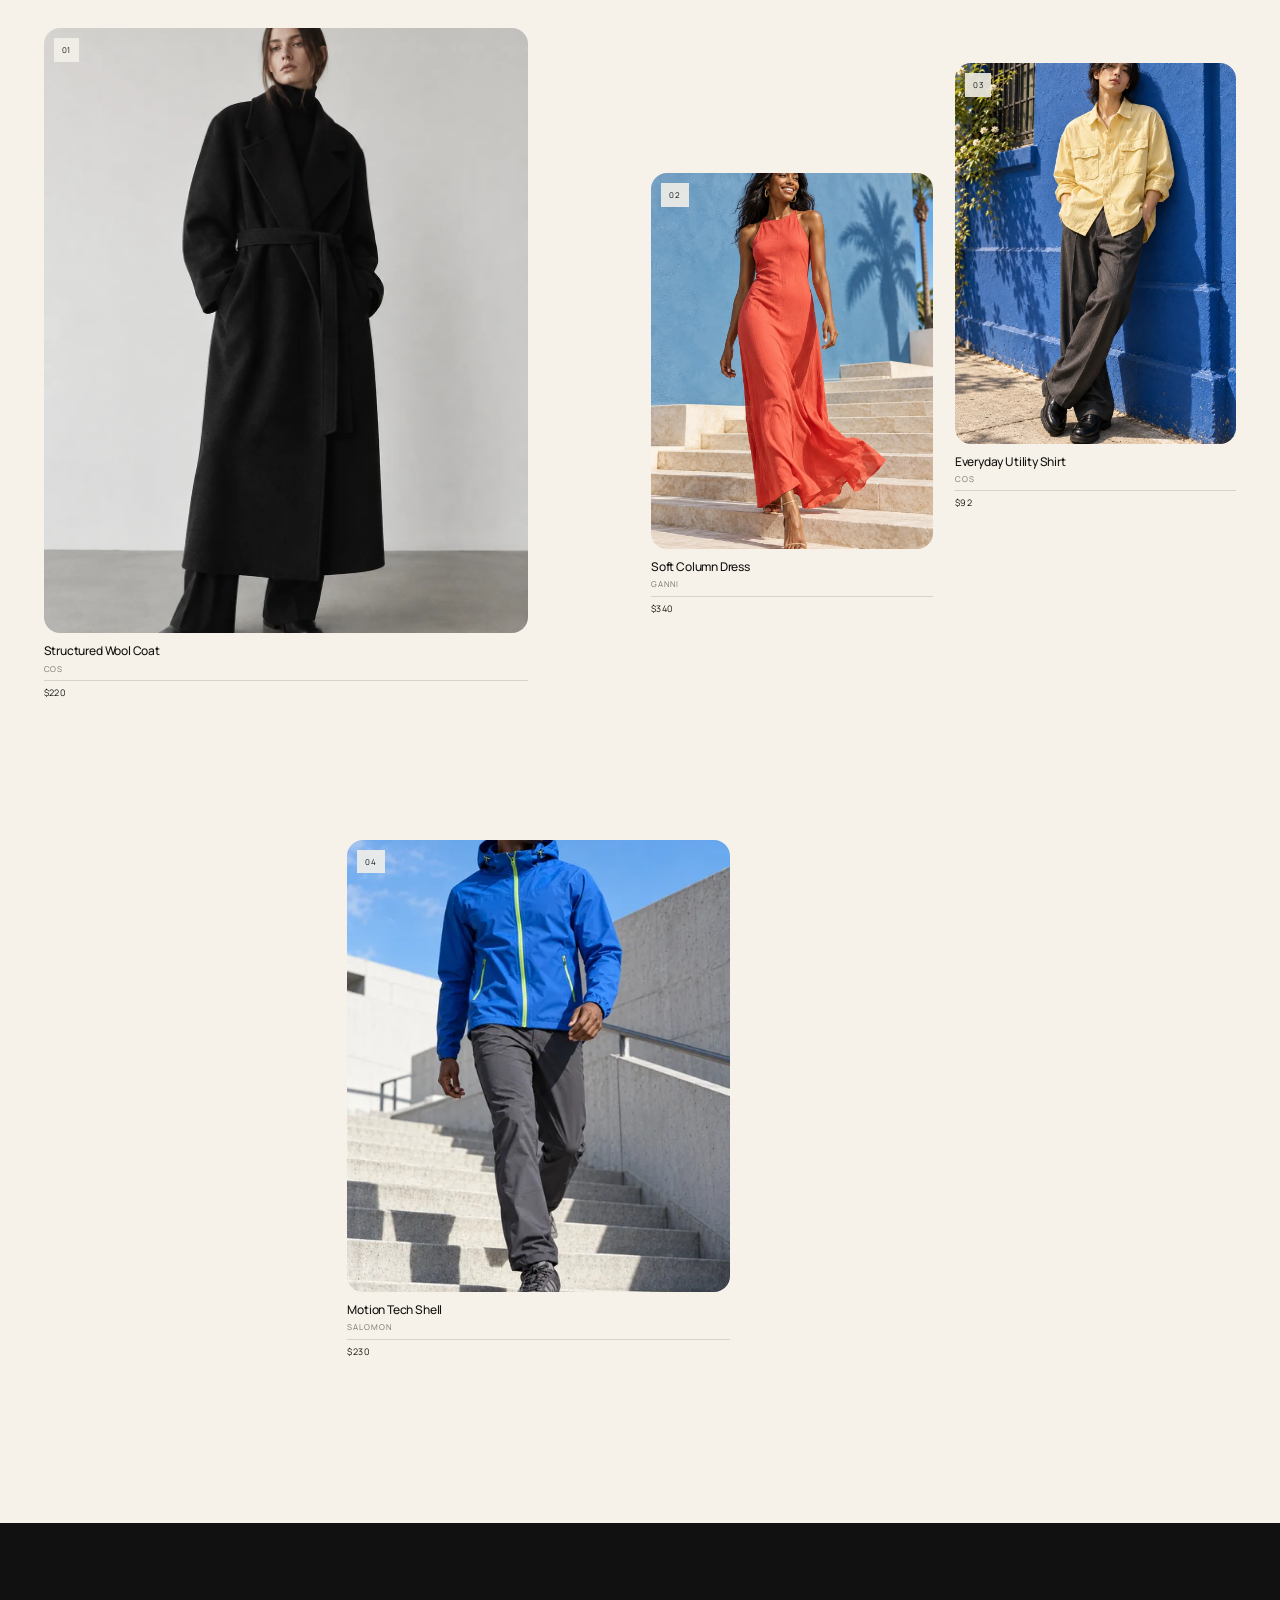
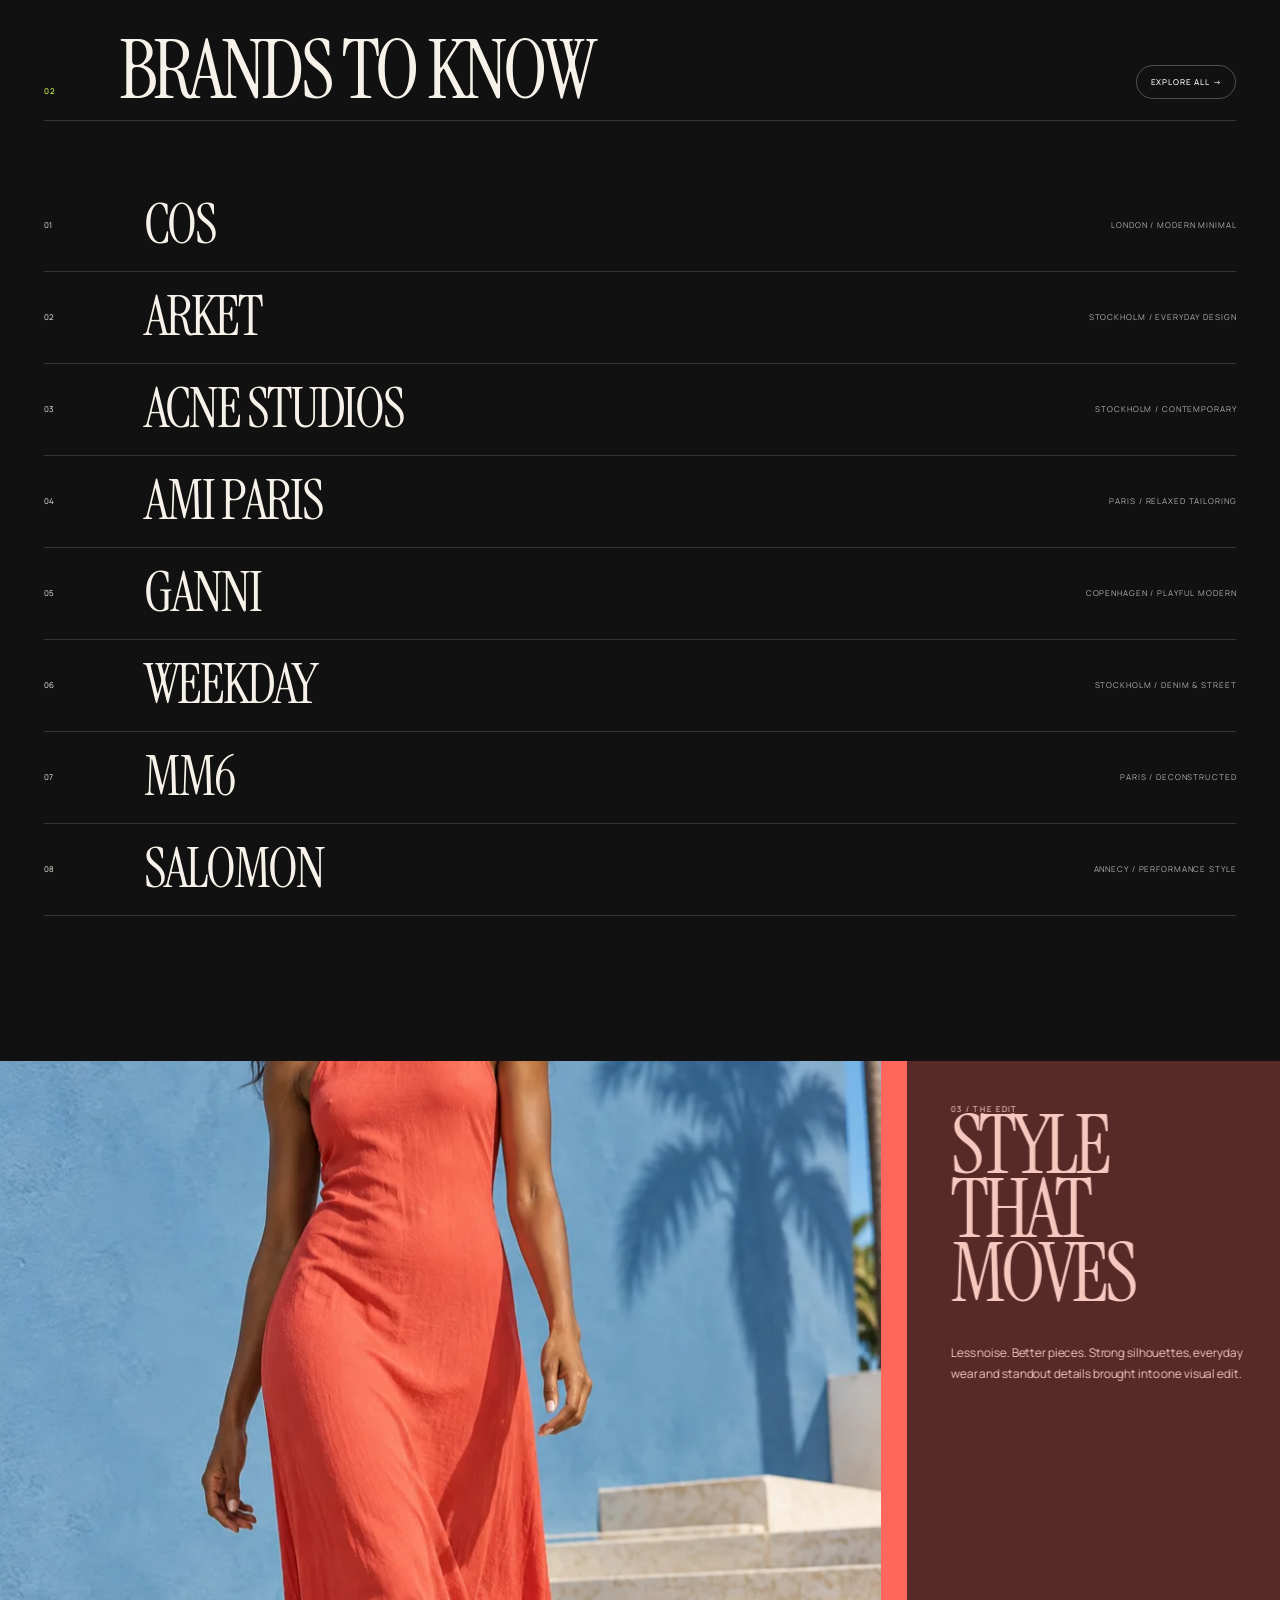
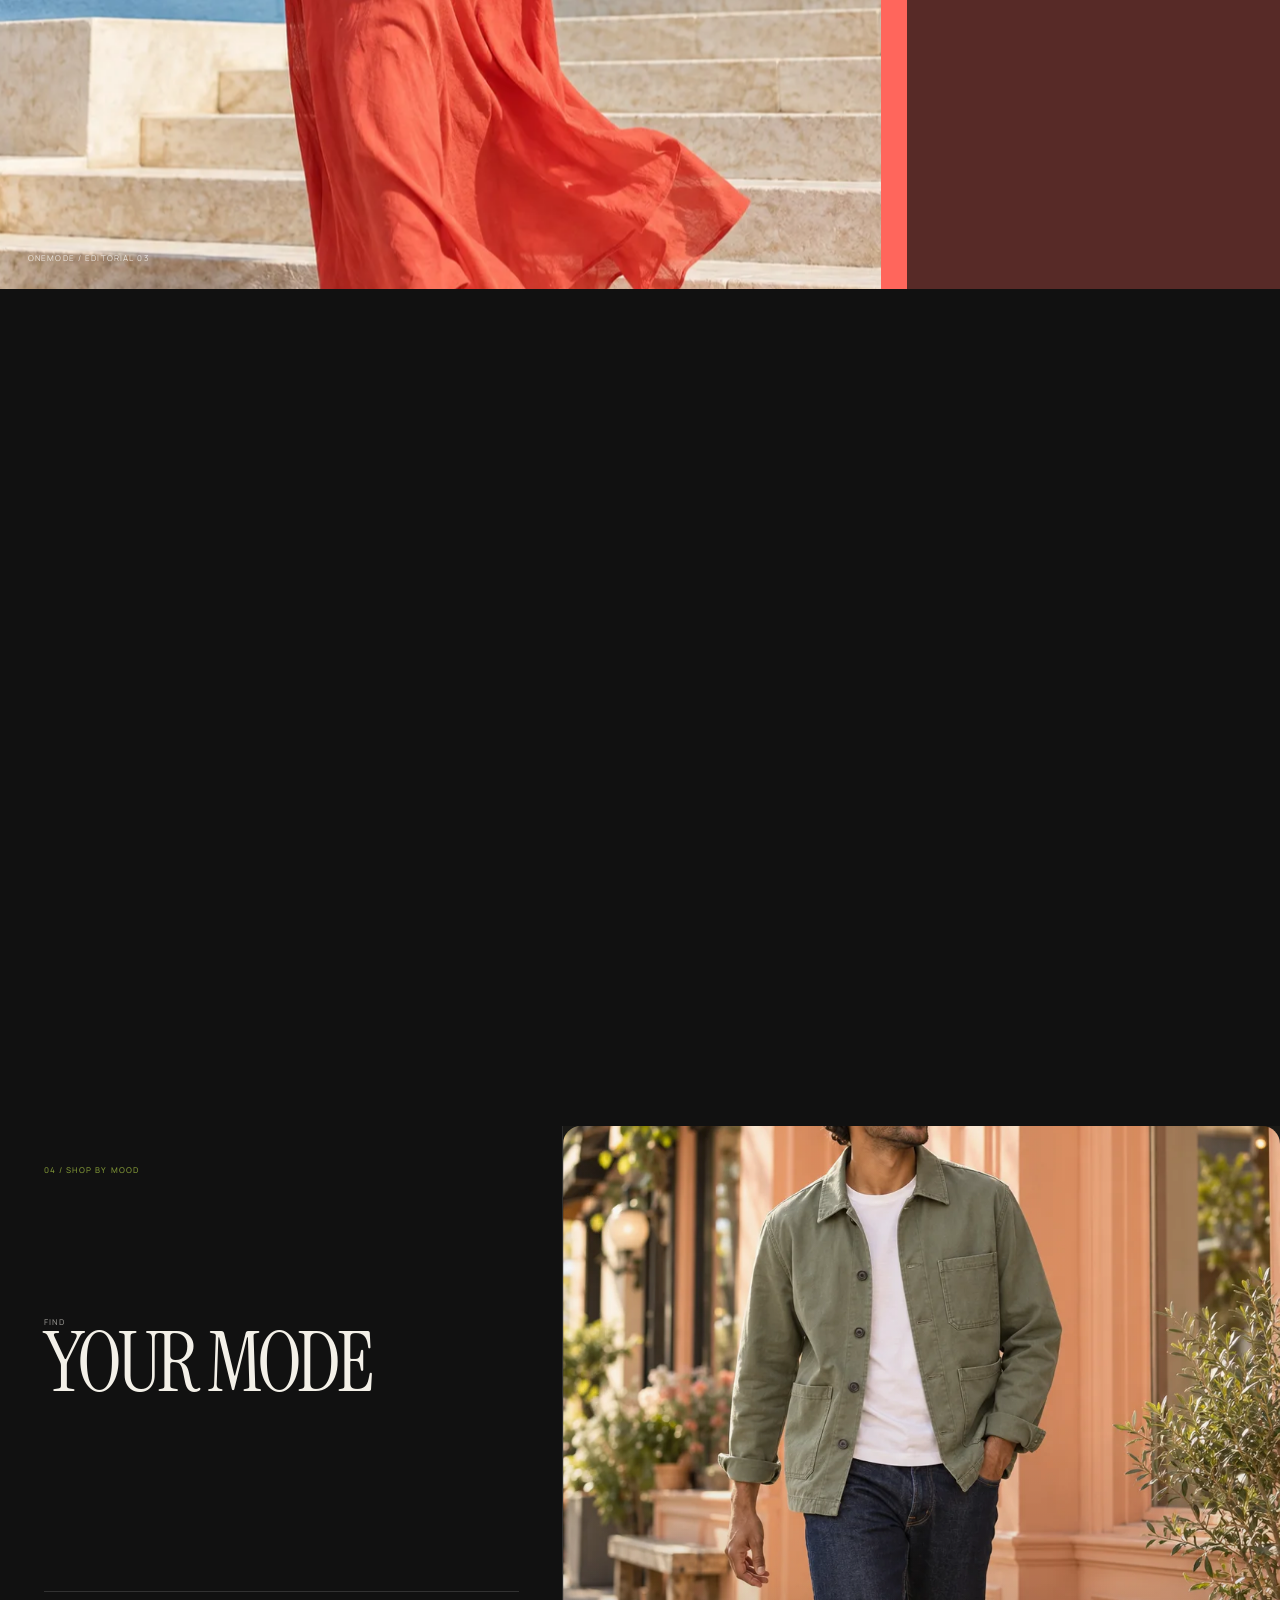
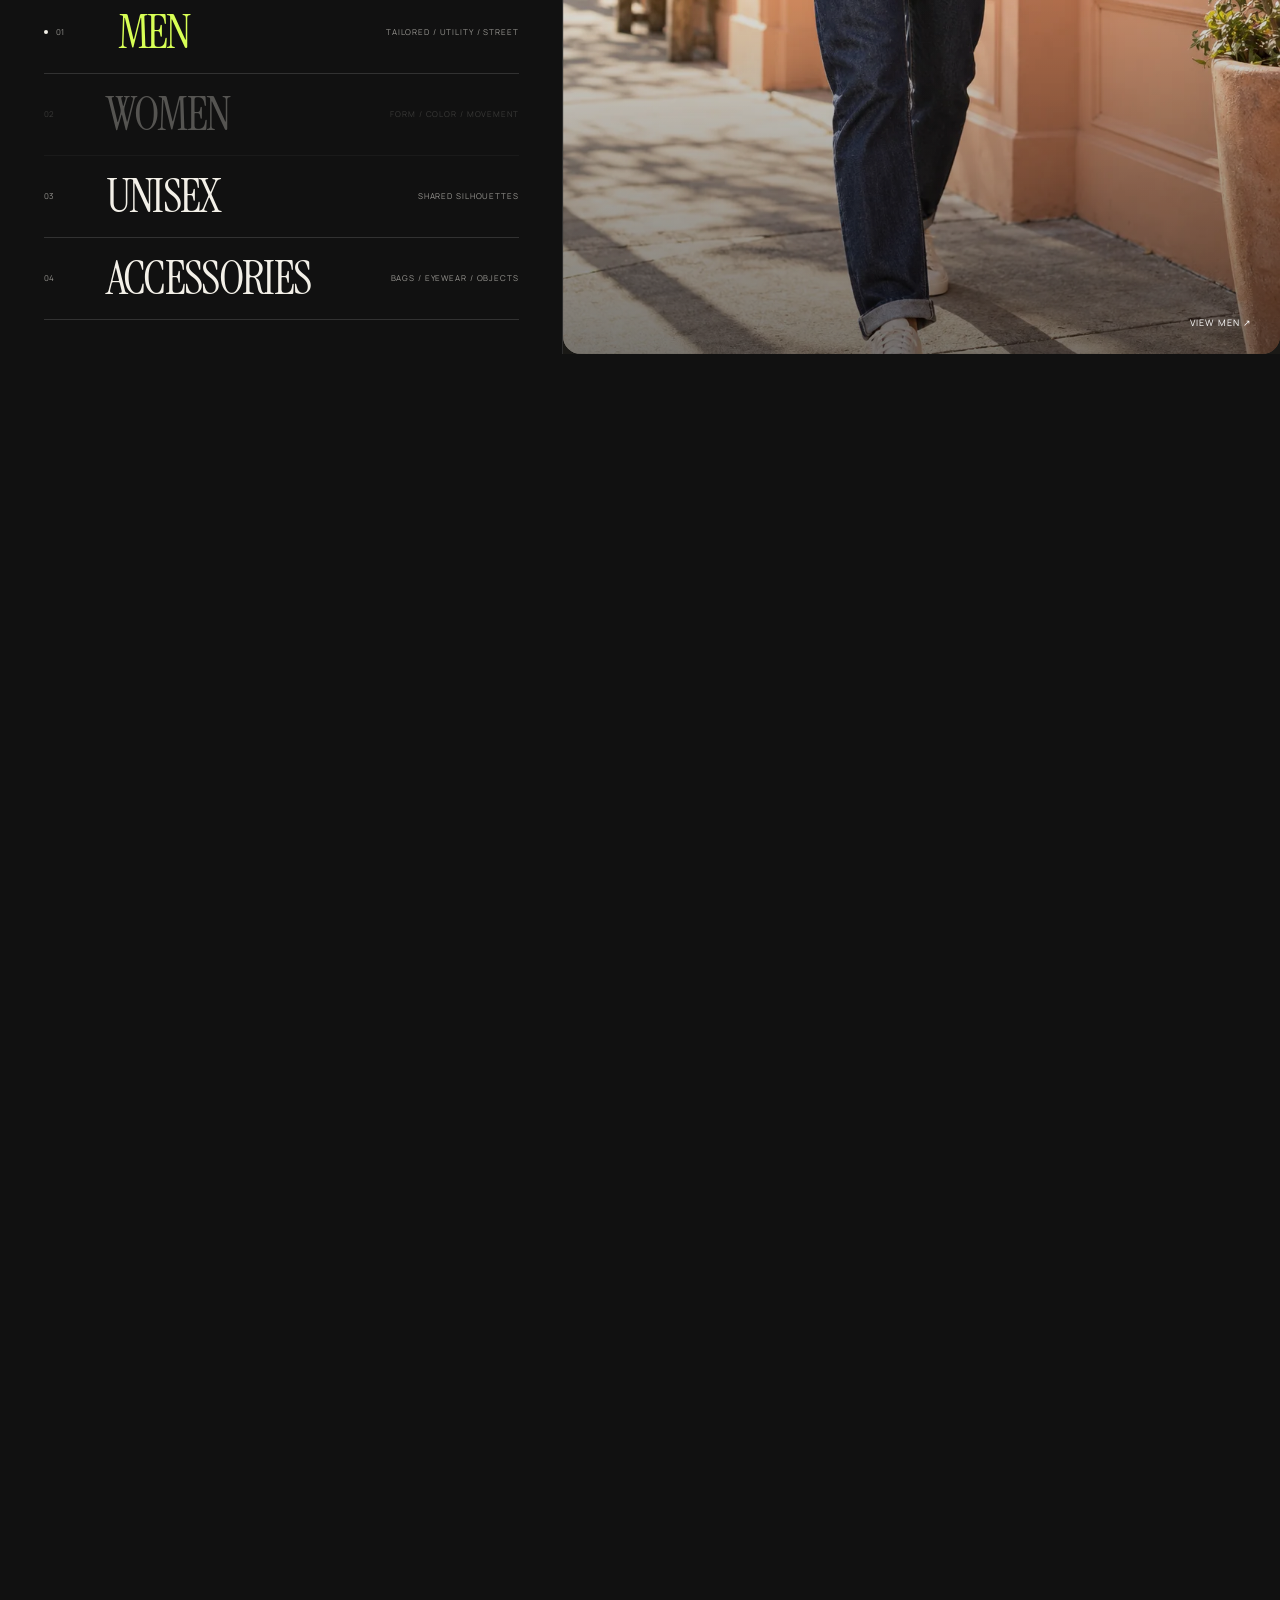
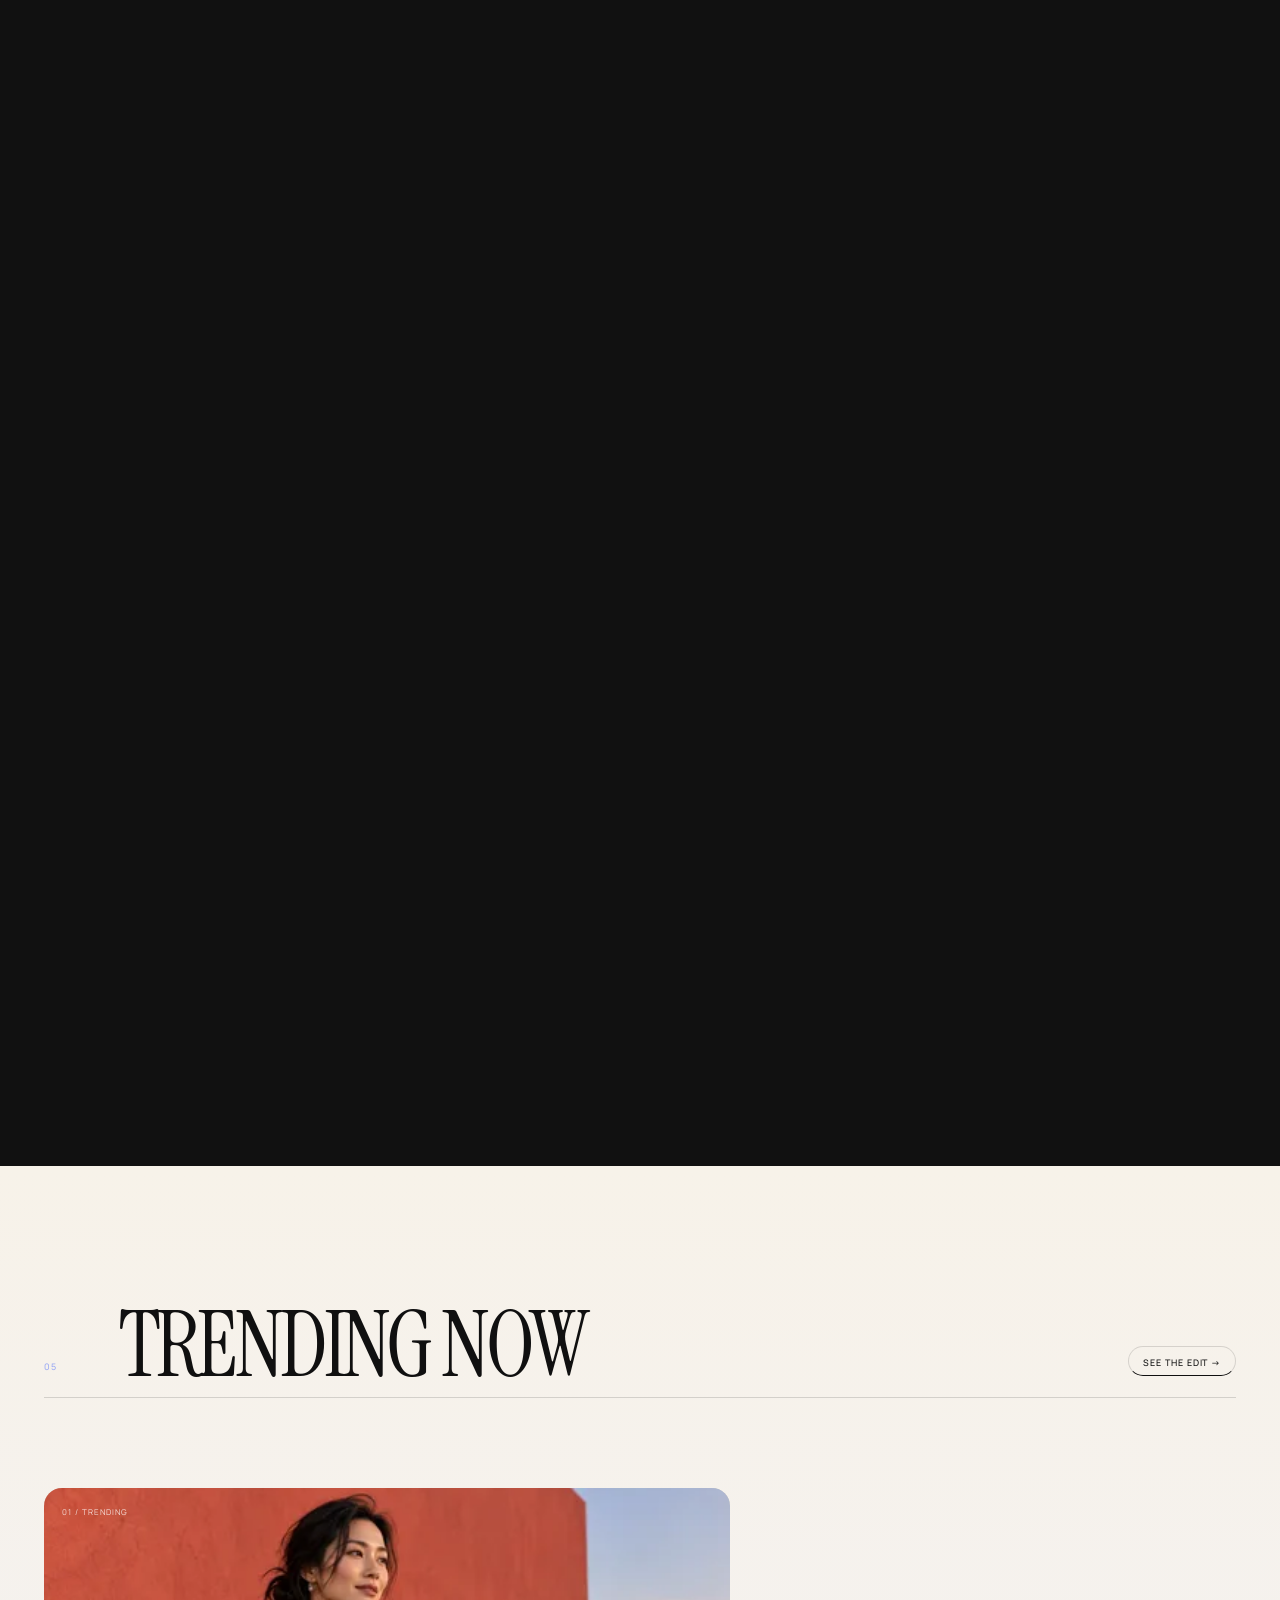
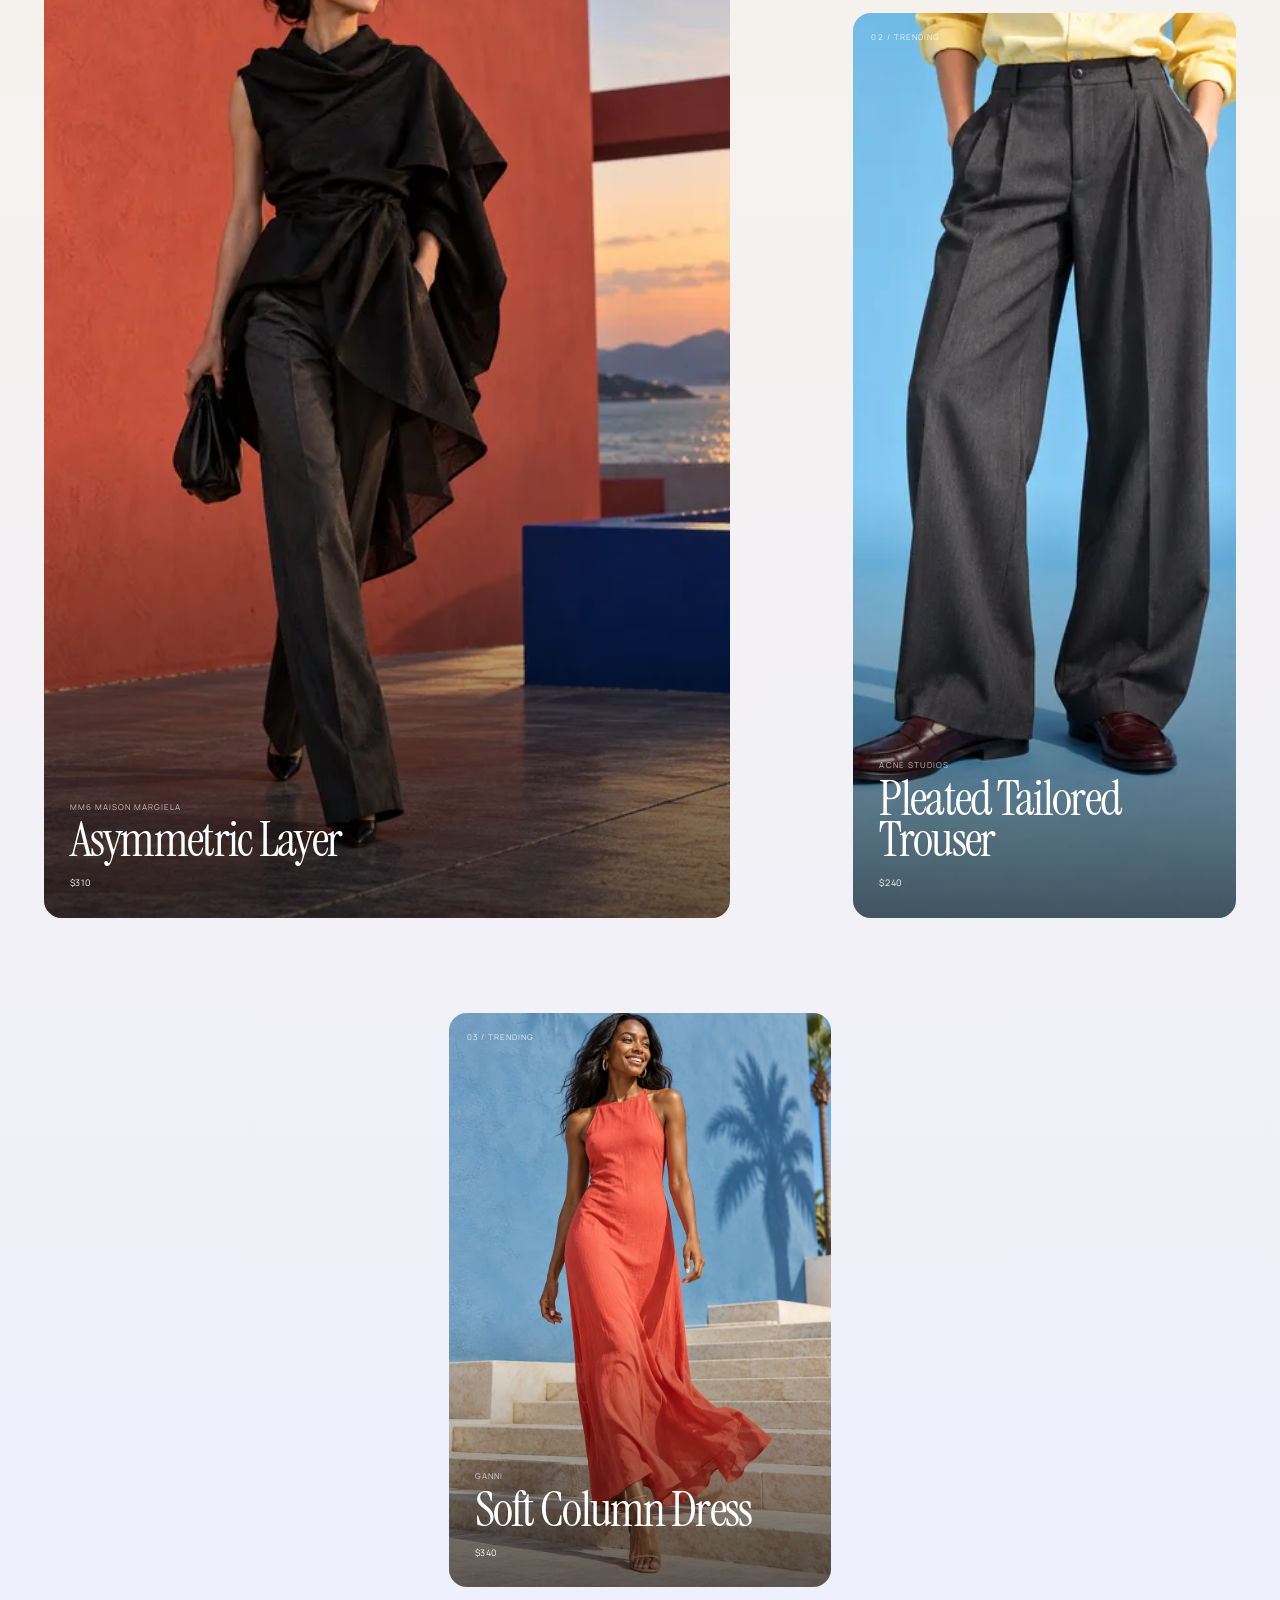
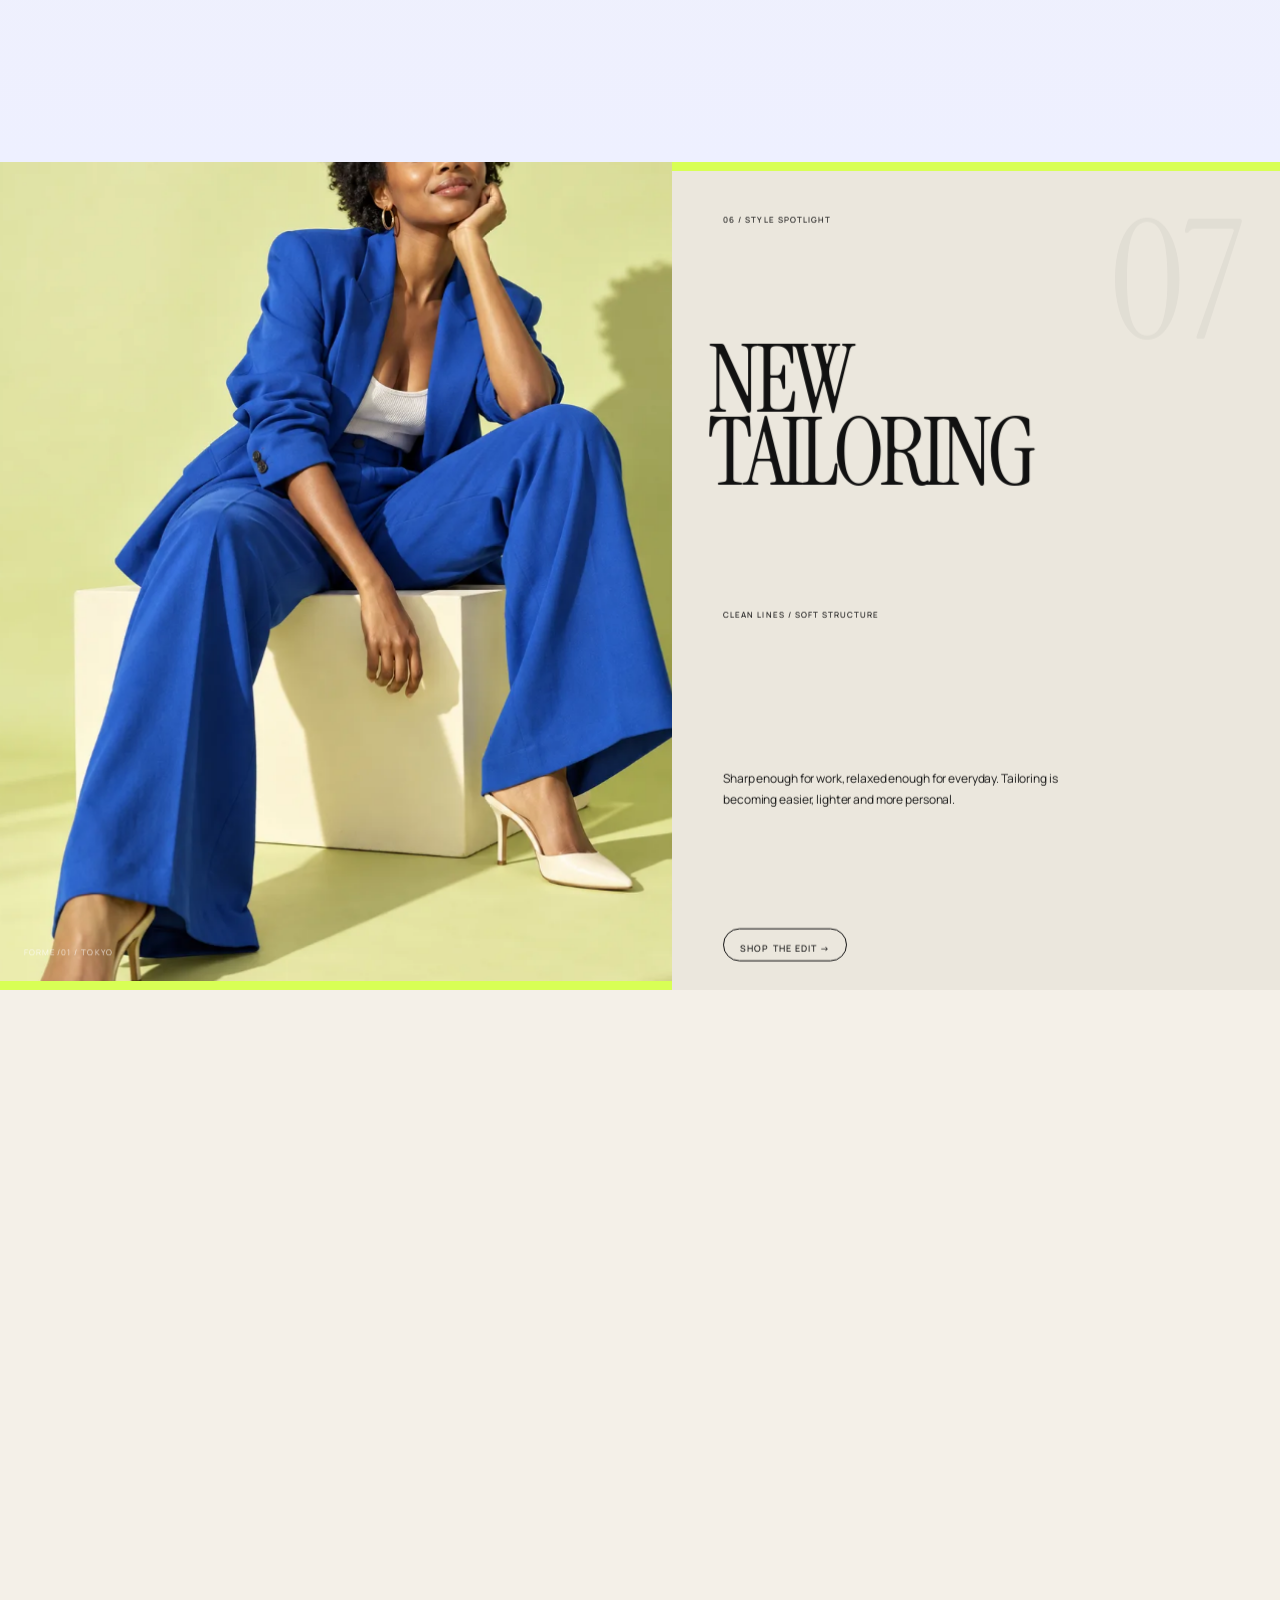
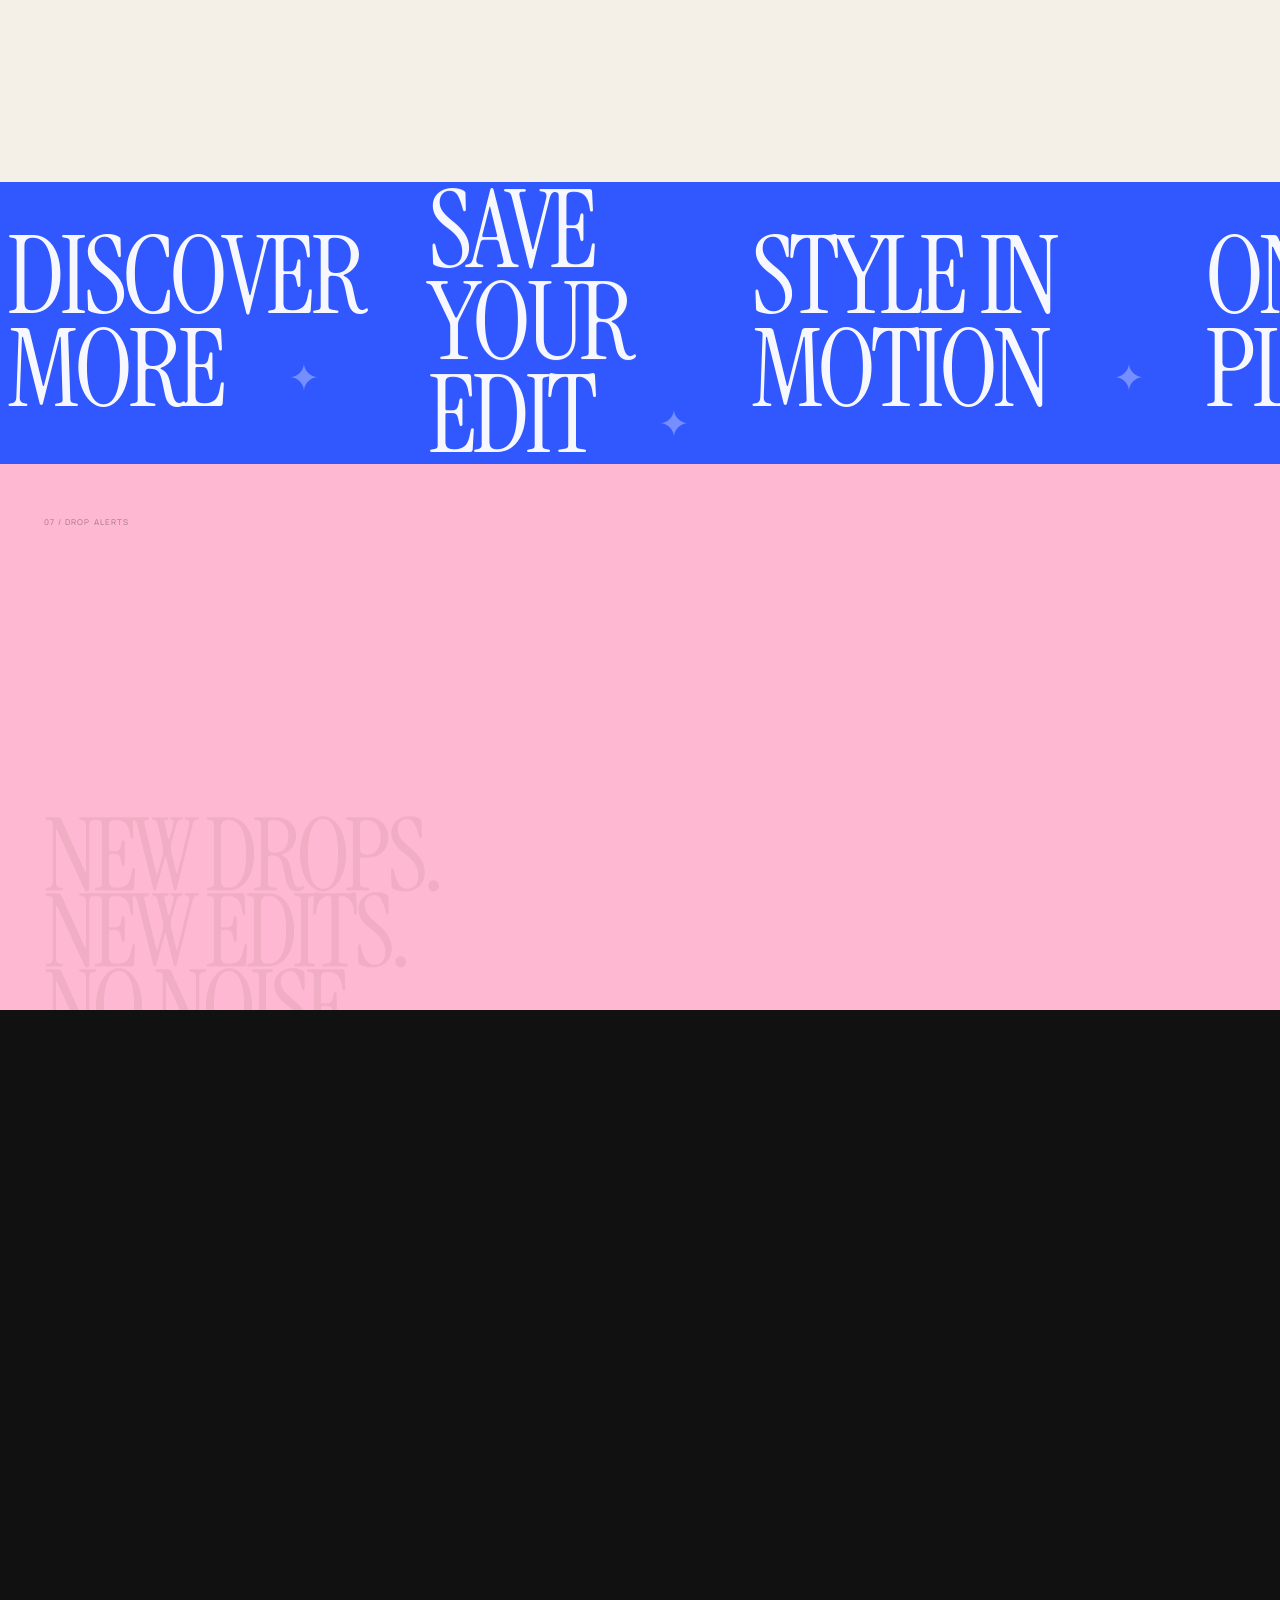
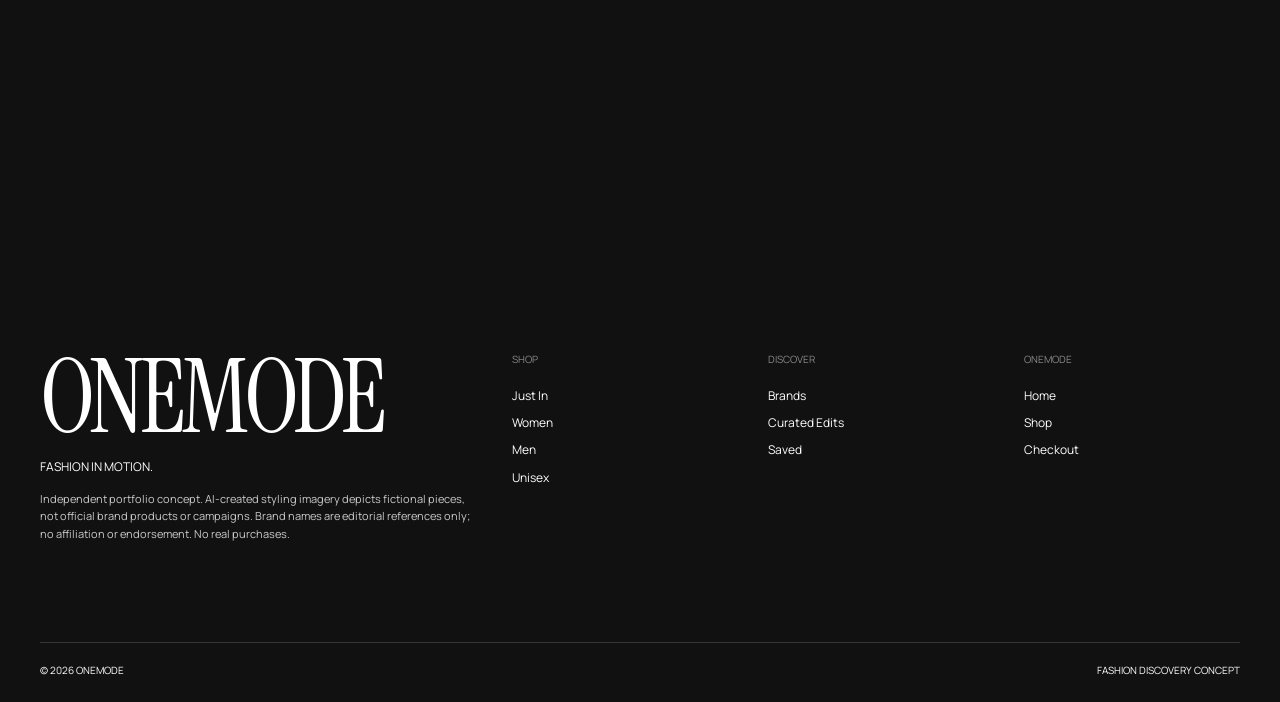
==== commit dc0e8875: "Refresh the home stylesheet URL so browsers load the spacing correction" ====
--- a/index.html
+++ b/index.html
@@ -10,7 +10,7 @@
   <link href="https://fonts.googleapis.com/css2?family=Instrument+Serif:ital@0;1&family=Manrope:wght@400;500;600&display=swap" rel="stylesheet">
   <link rel="stylesheet" href="style.css">
   <link rel="stylesheet" href="revamp.css">
-<link rel="stylesheet" href="campaign.css">
+<link rel="stylesheet" href="campaign.css?v=20261024-spacing-2">
 </head>
 <body>
   <div class="promo-strip">
--- a/campaign.css
+++ b/campaign.css
@@ -34,6 +34,11 @@
 .shop-product-info h2,.favourite-product-info h2{line-height:1.35}
 button:focus-visible,a:focus-visible,input:focus-visible,select:focus-visible,[role=button]:focus-visible{outline:3px solid var(--rev-blue);outline-offset:4px}
 .product-thumbnails [role=button]:focus-visible{outline-offset:-4px}
+/* Keep the product caption together instead of stacking legacy margins. */
+.new-arrivals .product-card img{display:block;margin-bottom:0!important}
+.new-arrivals .product-card h3{margin:10px 0 4px!important}
+.new-arrivals .product-card p{margin:0 0 6px!important;line-height:1.4}
+.new-arrivals .product-card>span{margin:0!important;padding:6px 0 0!important;line-height:1.4}
 @media(min-width:901px){.all-brand-row h2{font-size:clamp(32px,4vw,65px)}}
 @media(max-width:900px){
  .campaign-hero{padding:20px 14px 28px!important;gap:20px!important}
@@ -70,3 +75,4 @@
  .favourite-product-info,.shop-product-info{flex-wrap:wrap}
 }
 @media(prefers-reduced-motion:reduce){*,*::before,*::after{animation:none!important;transition:none!important;scroll-behavior:auto!important}}
+
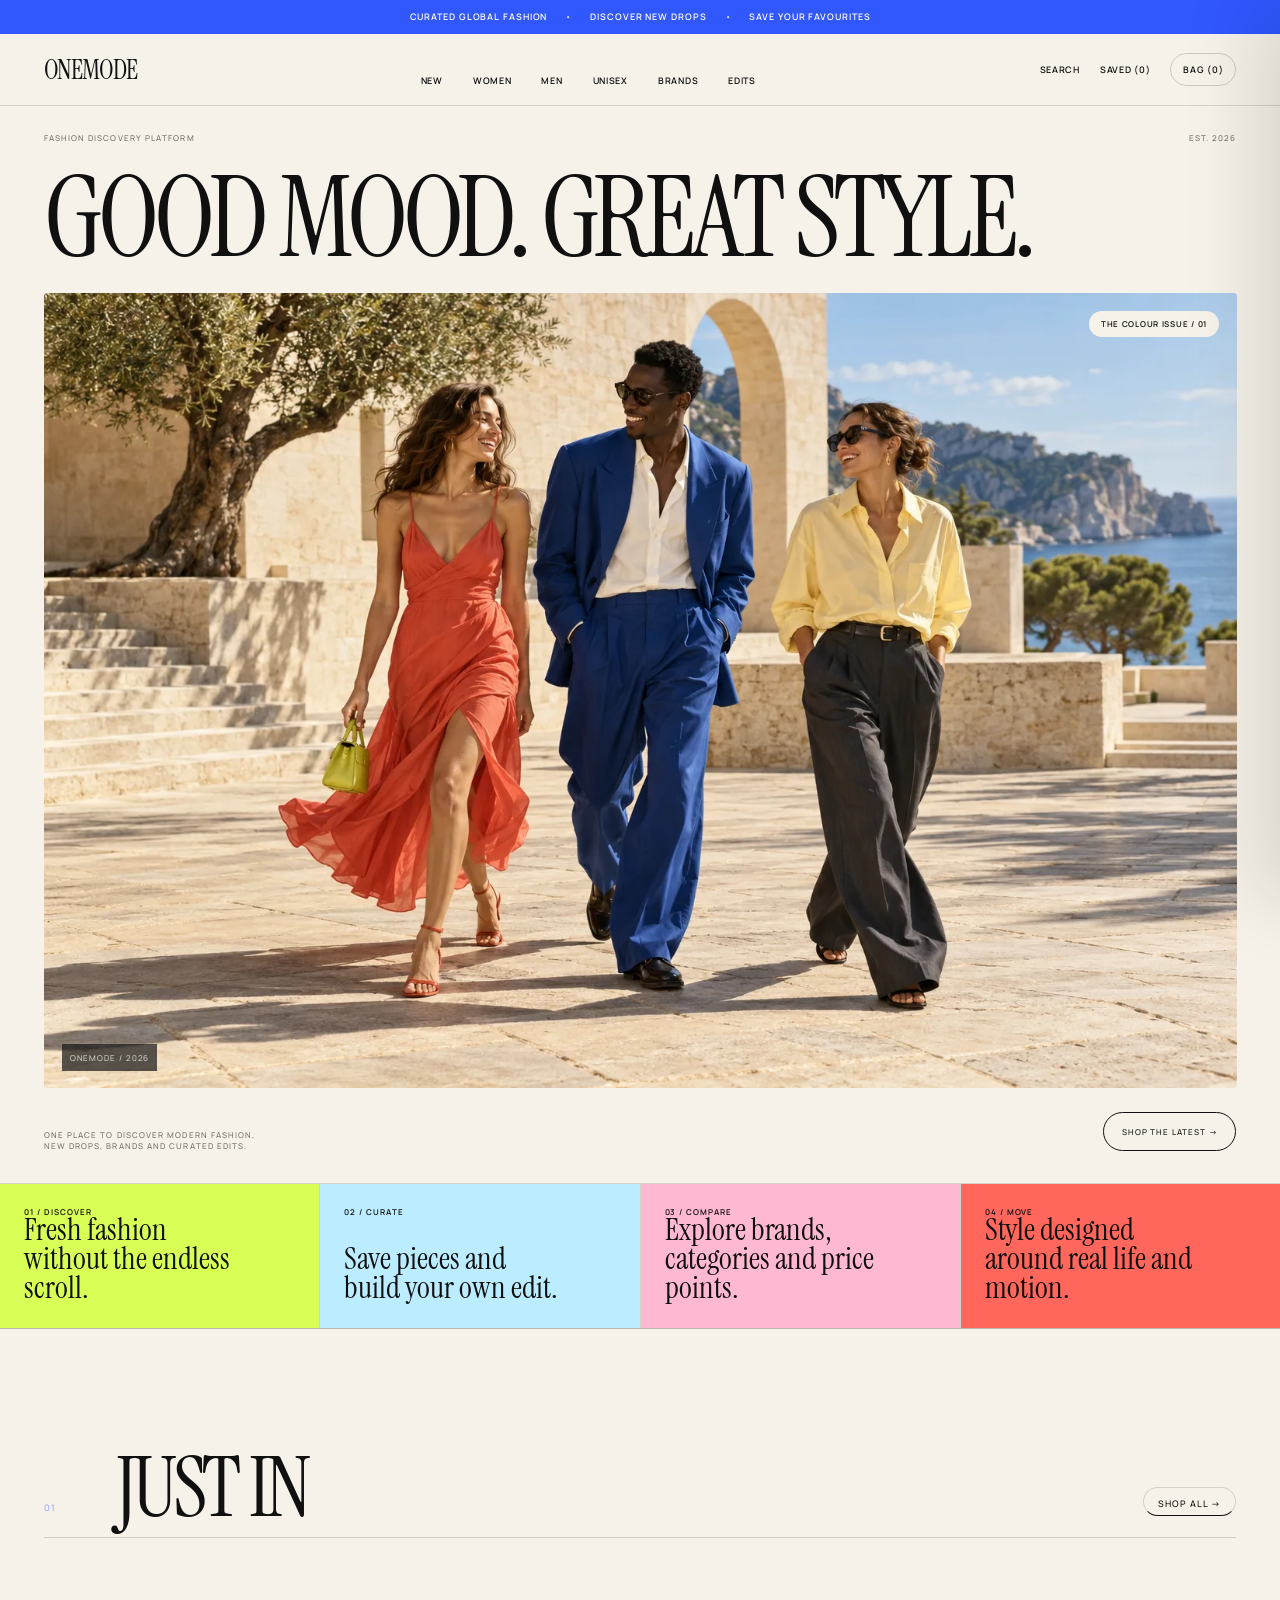
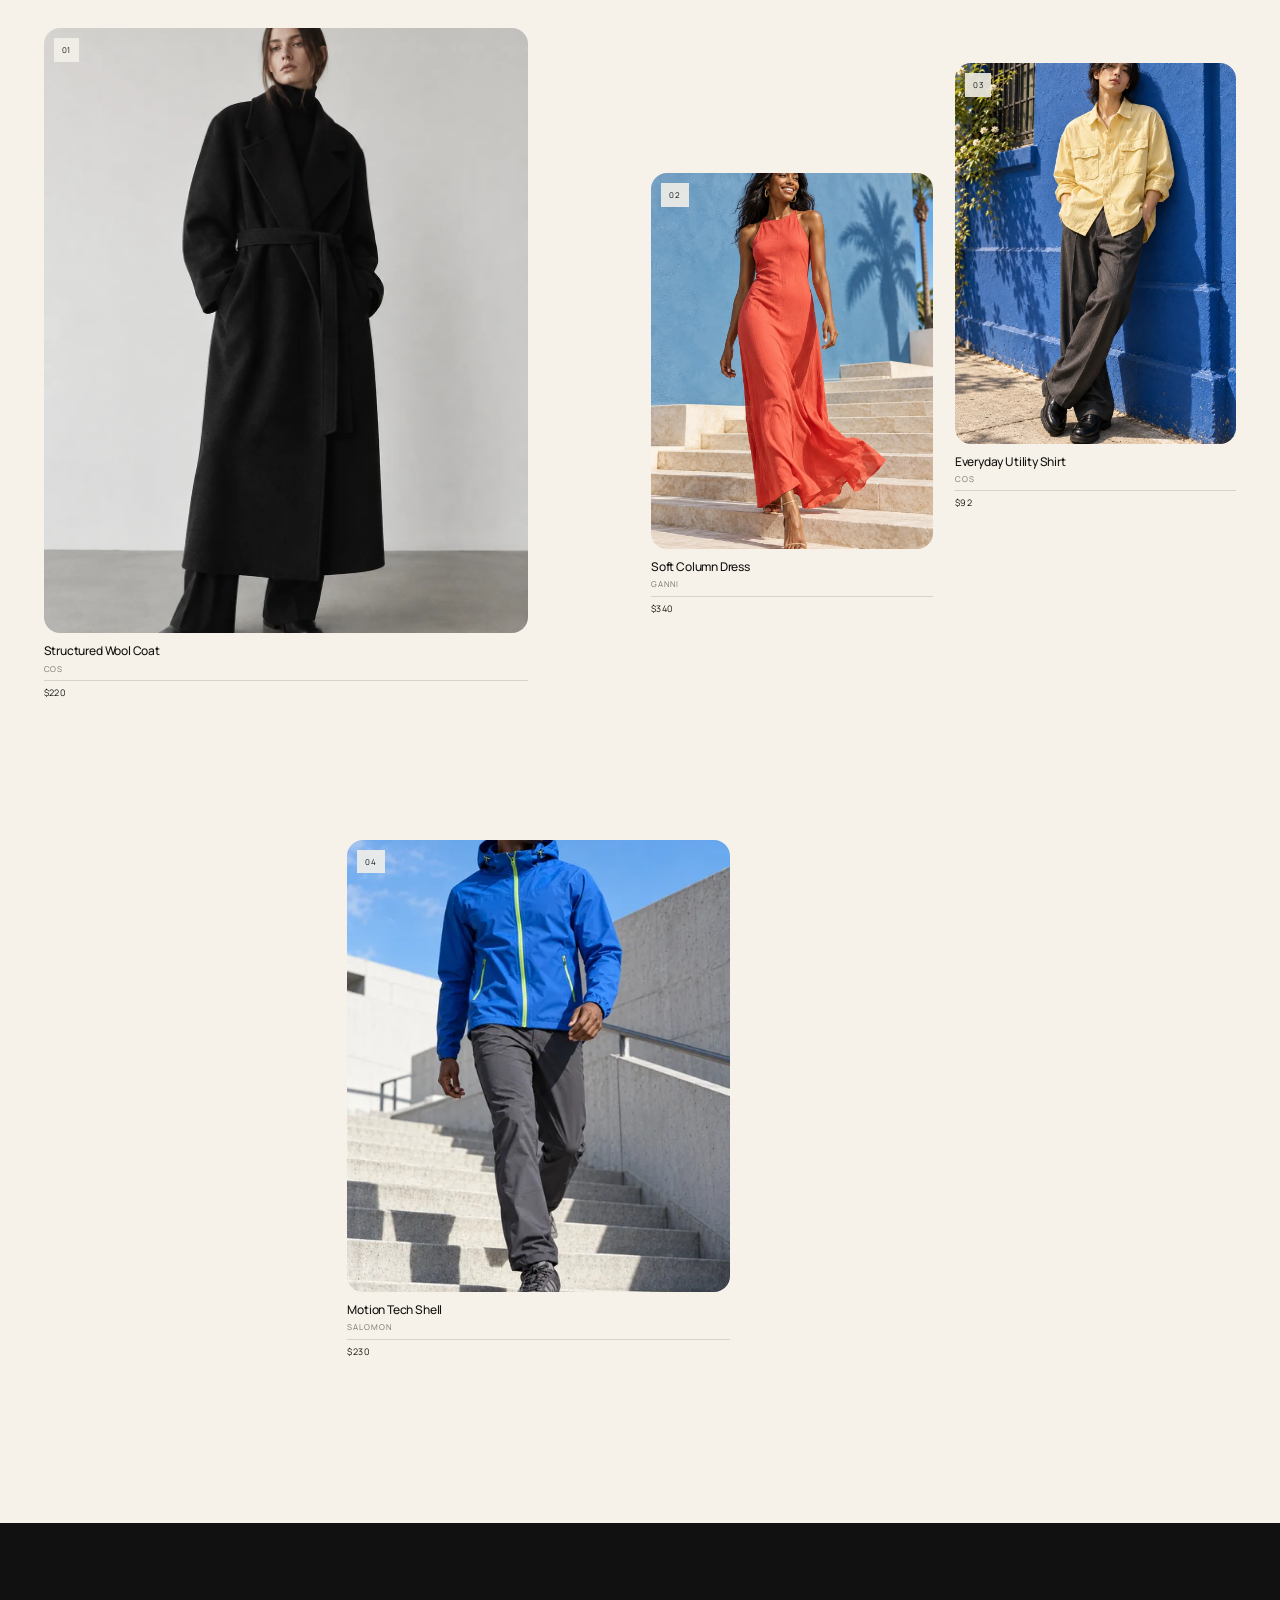
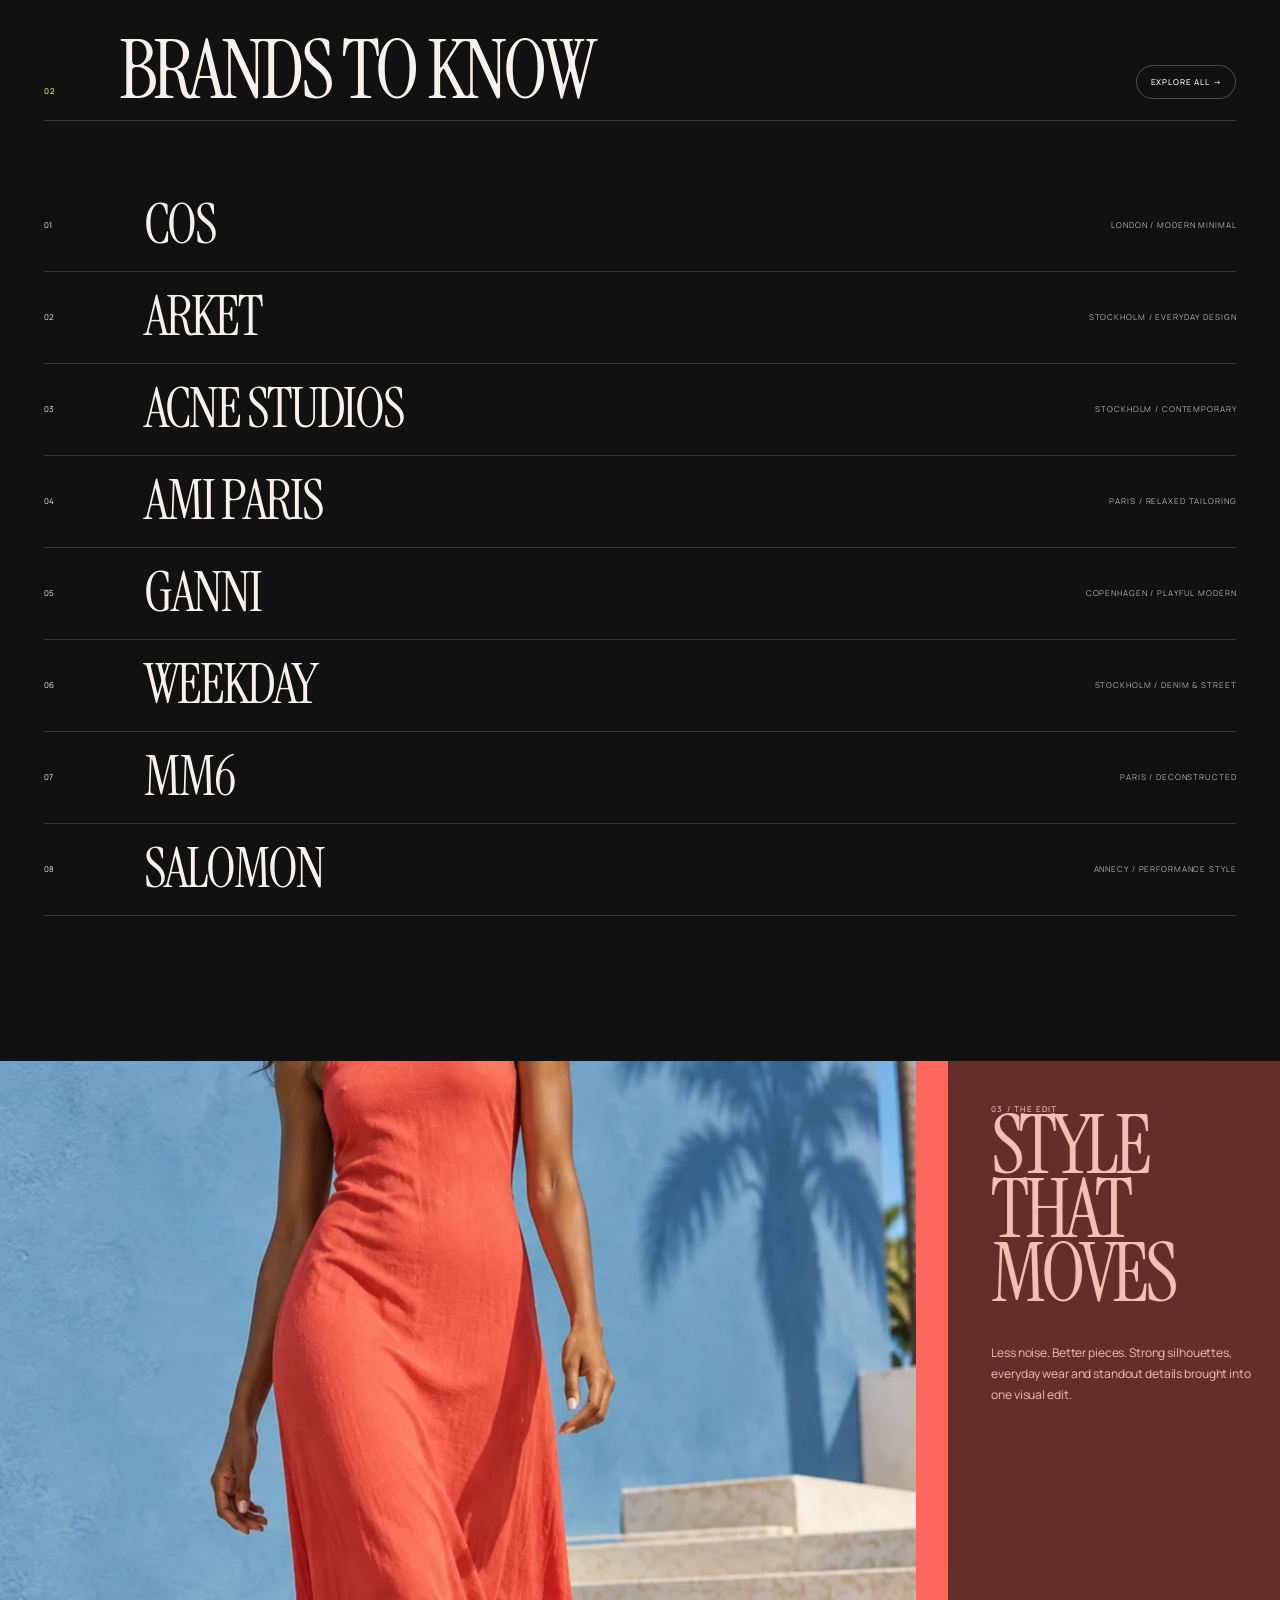
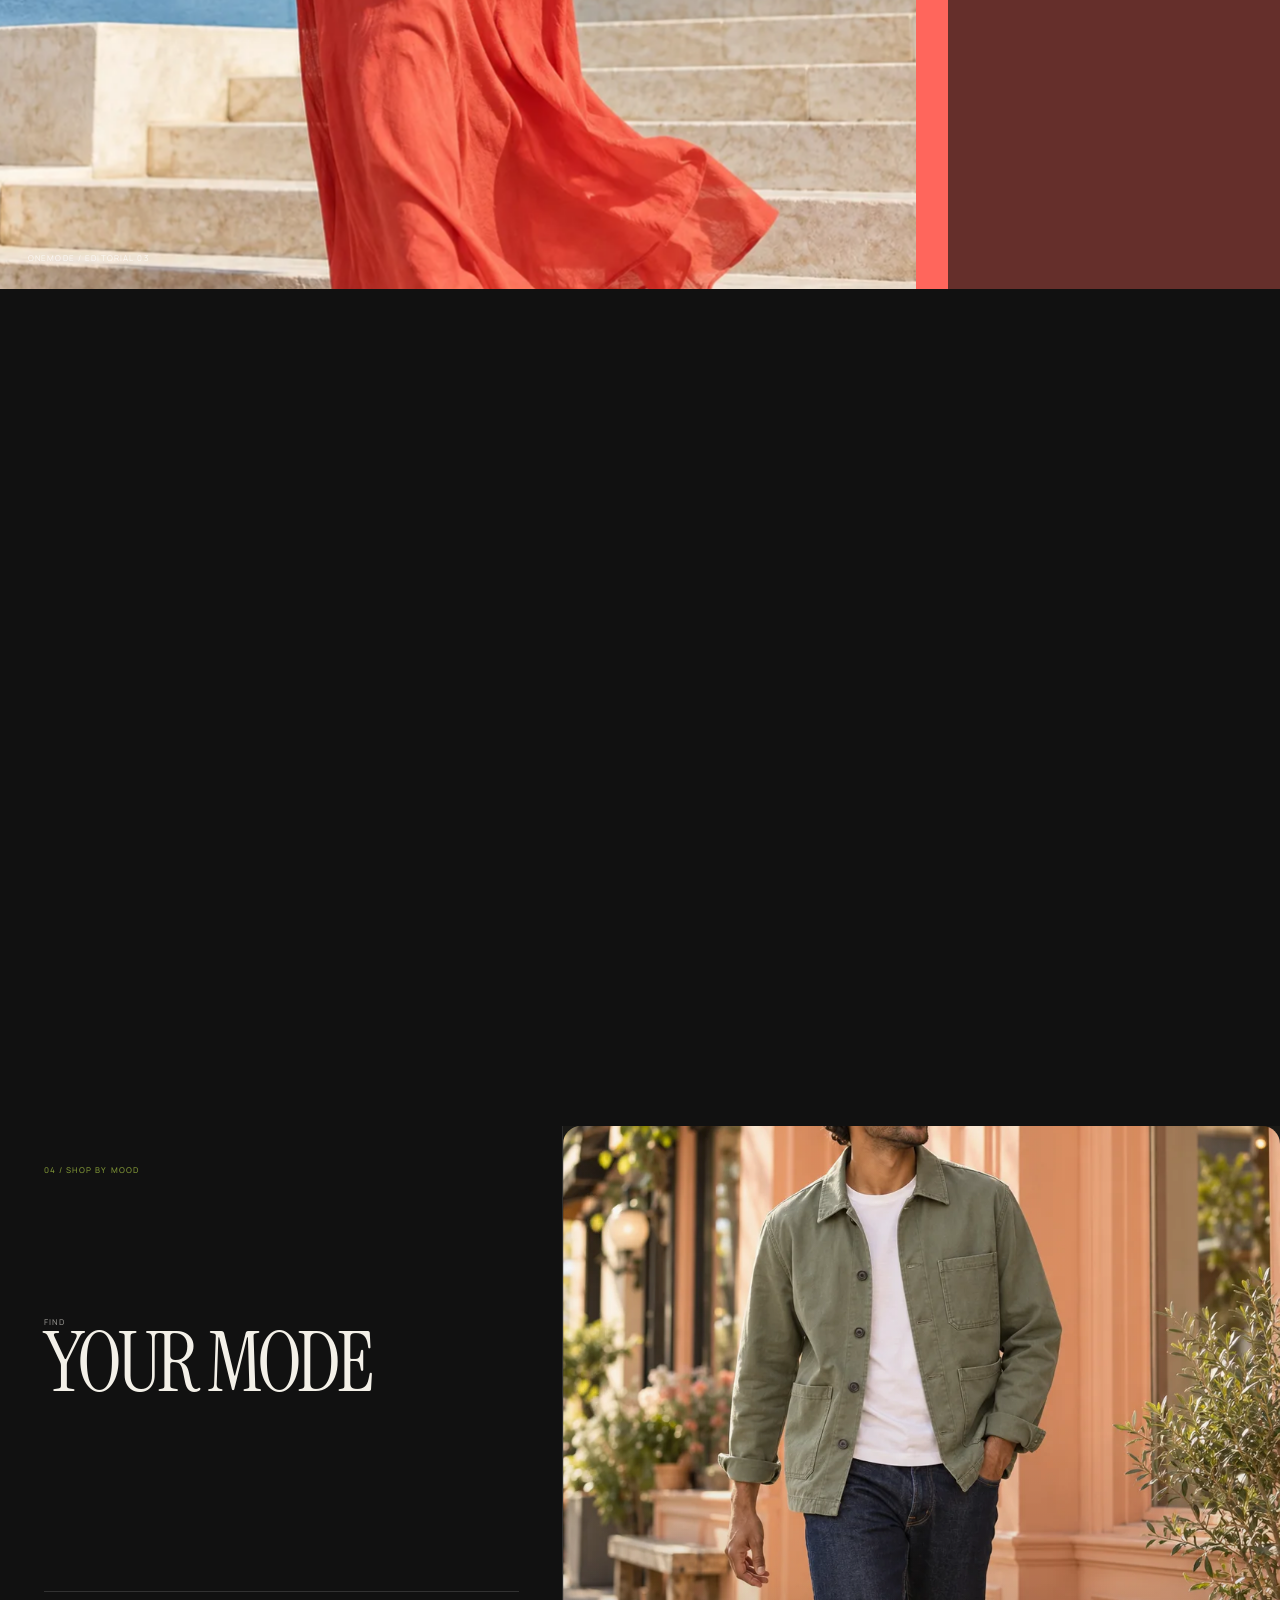
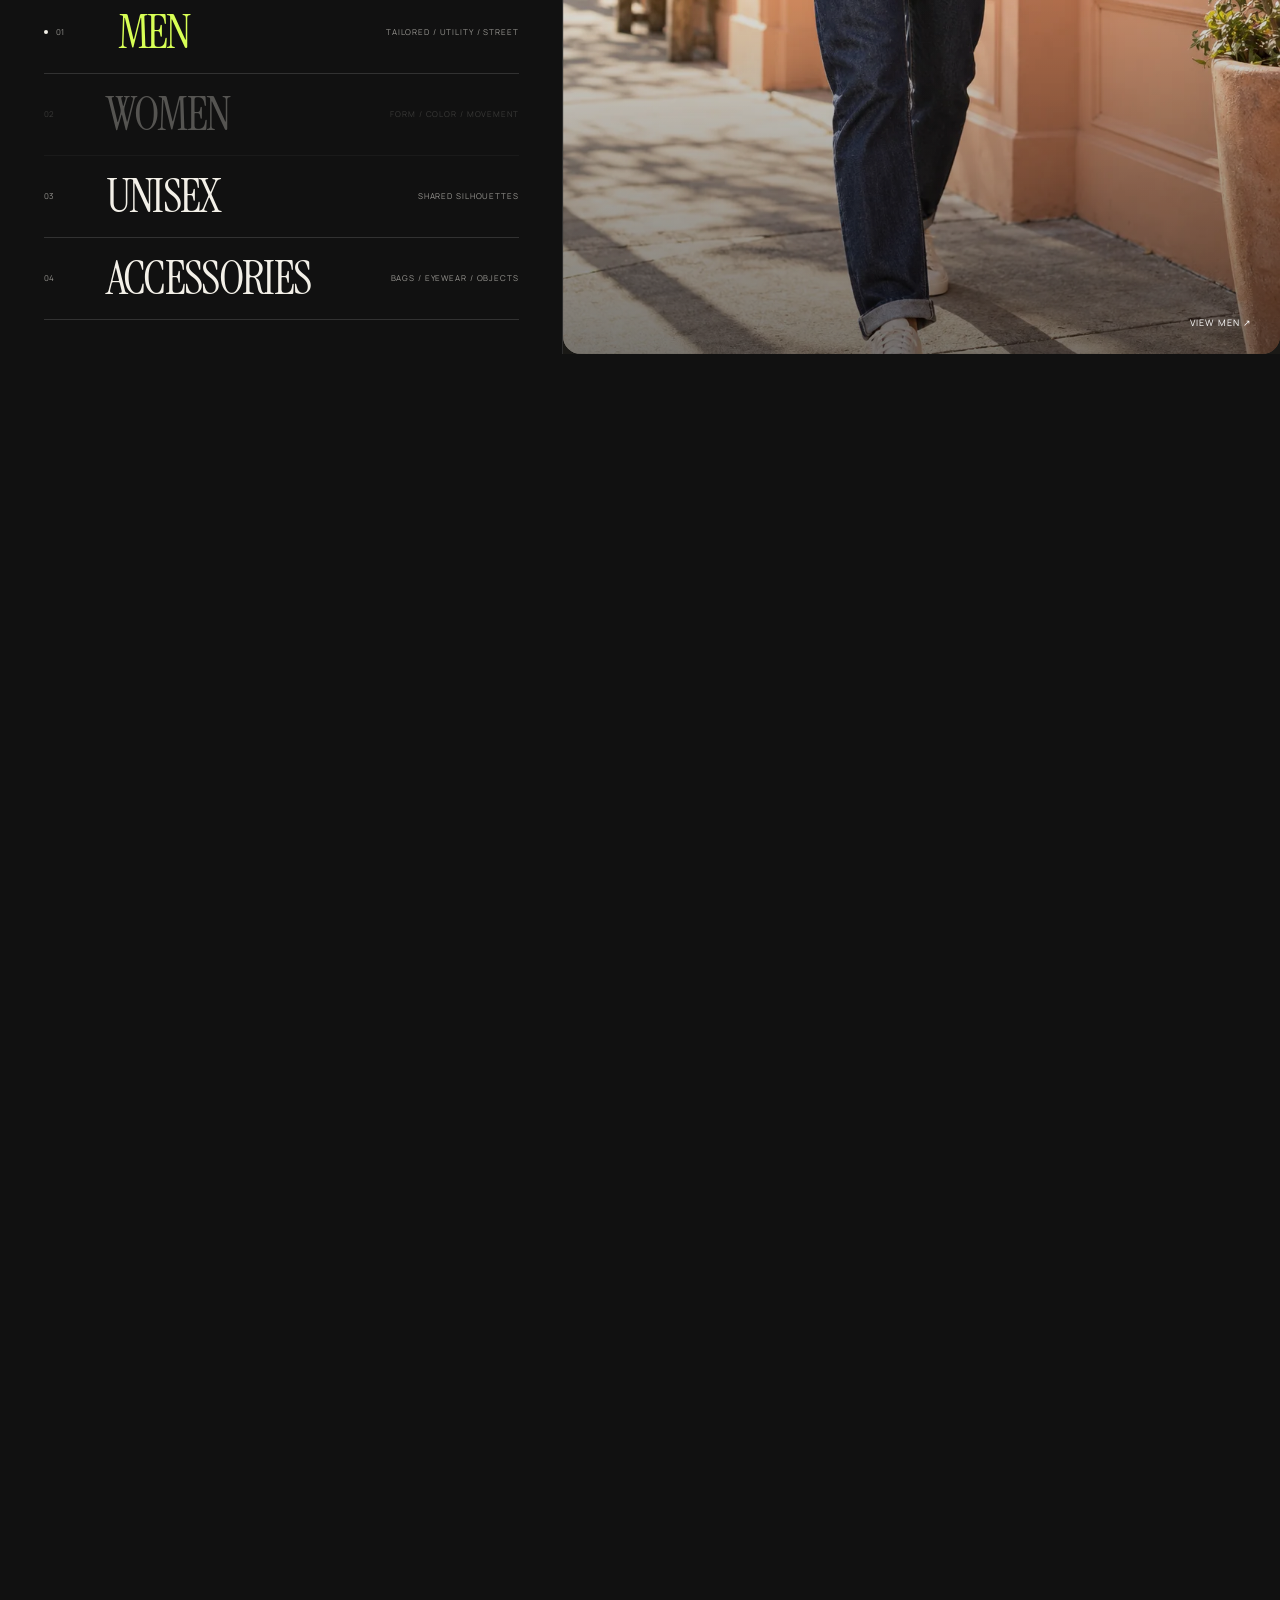
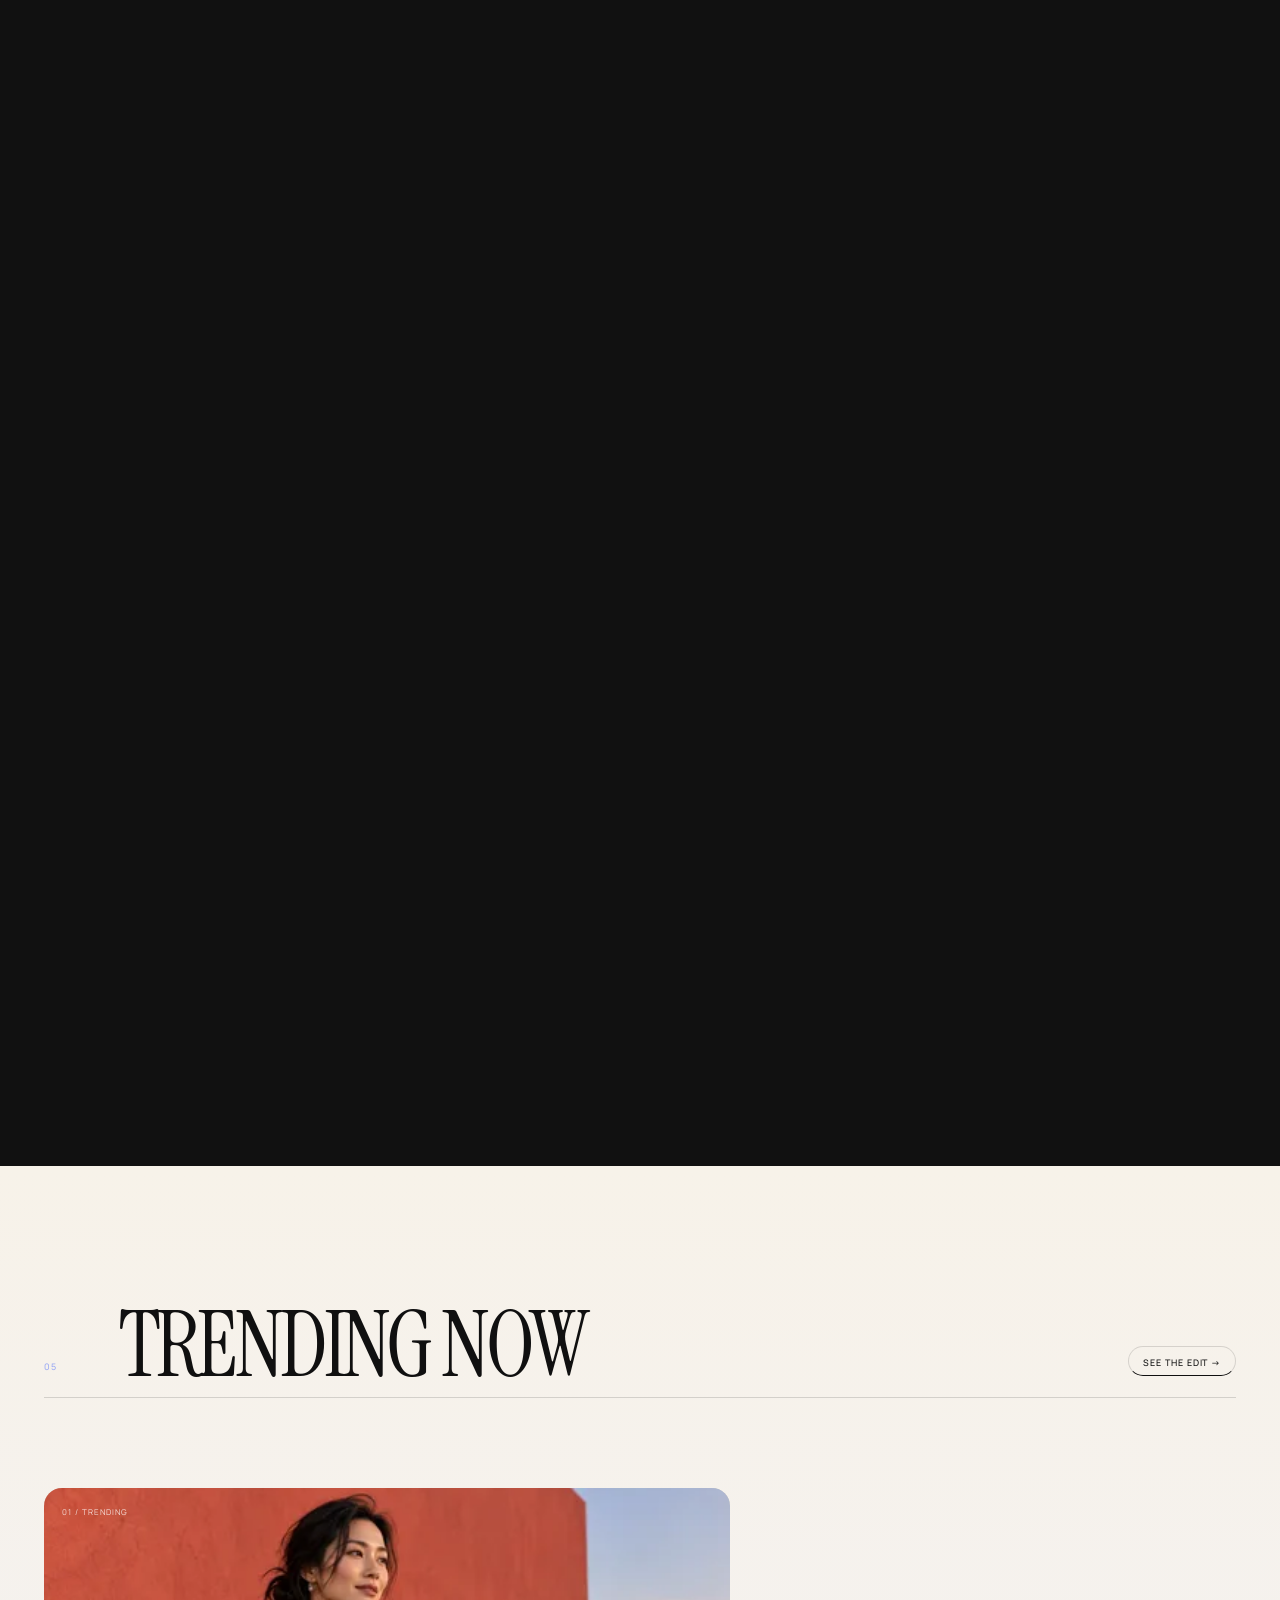
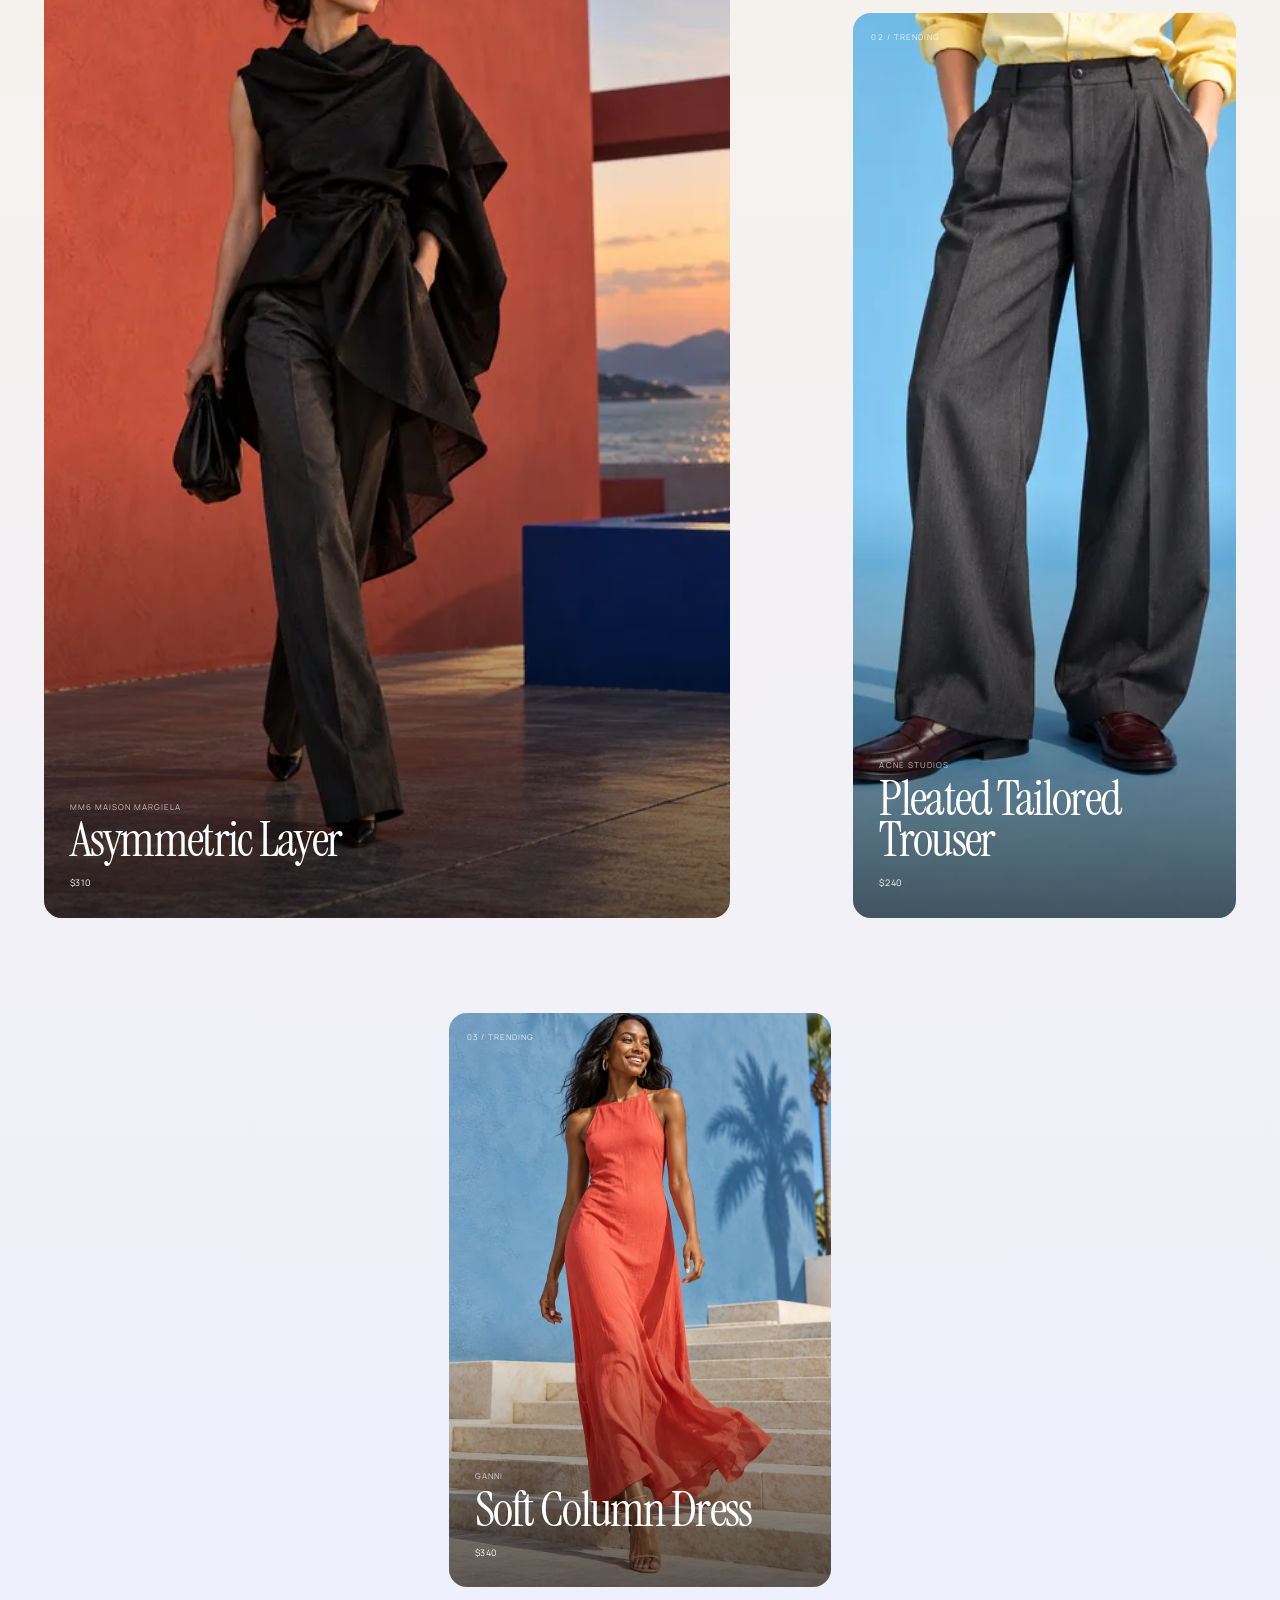
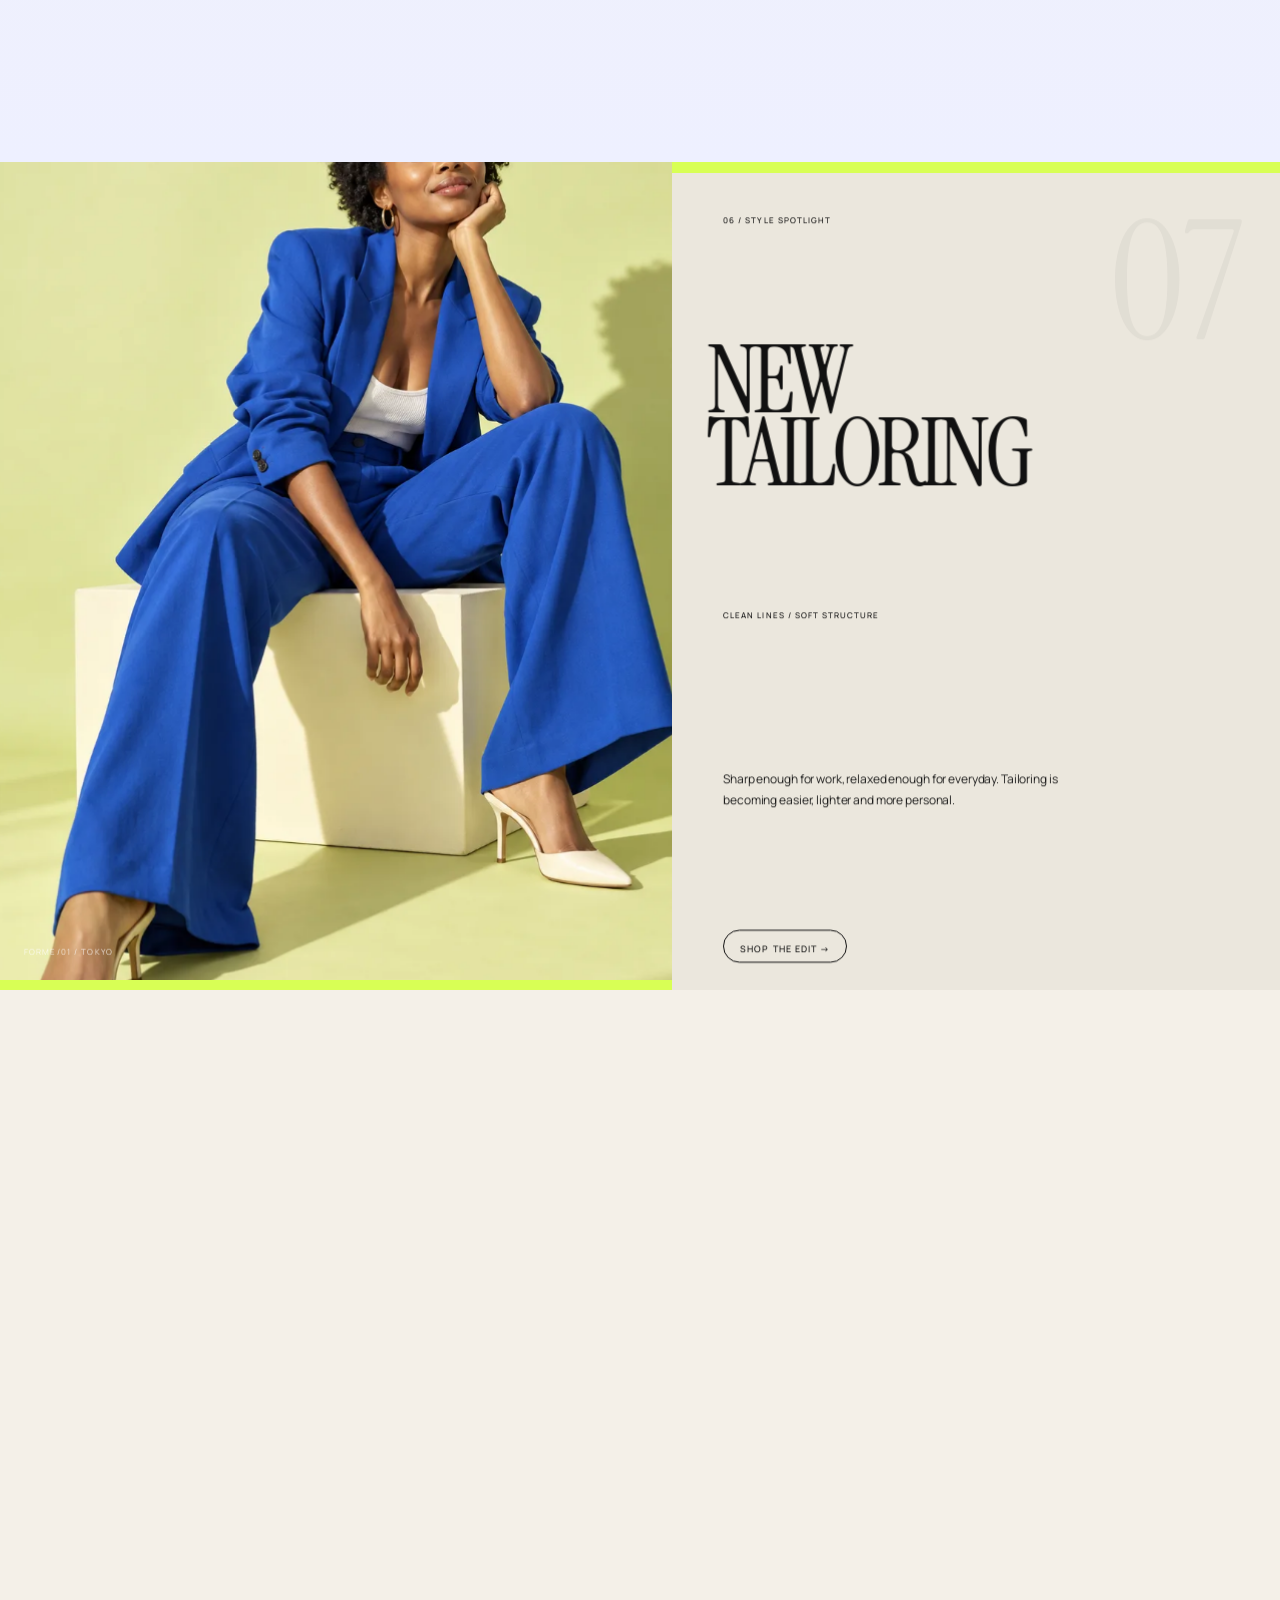
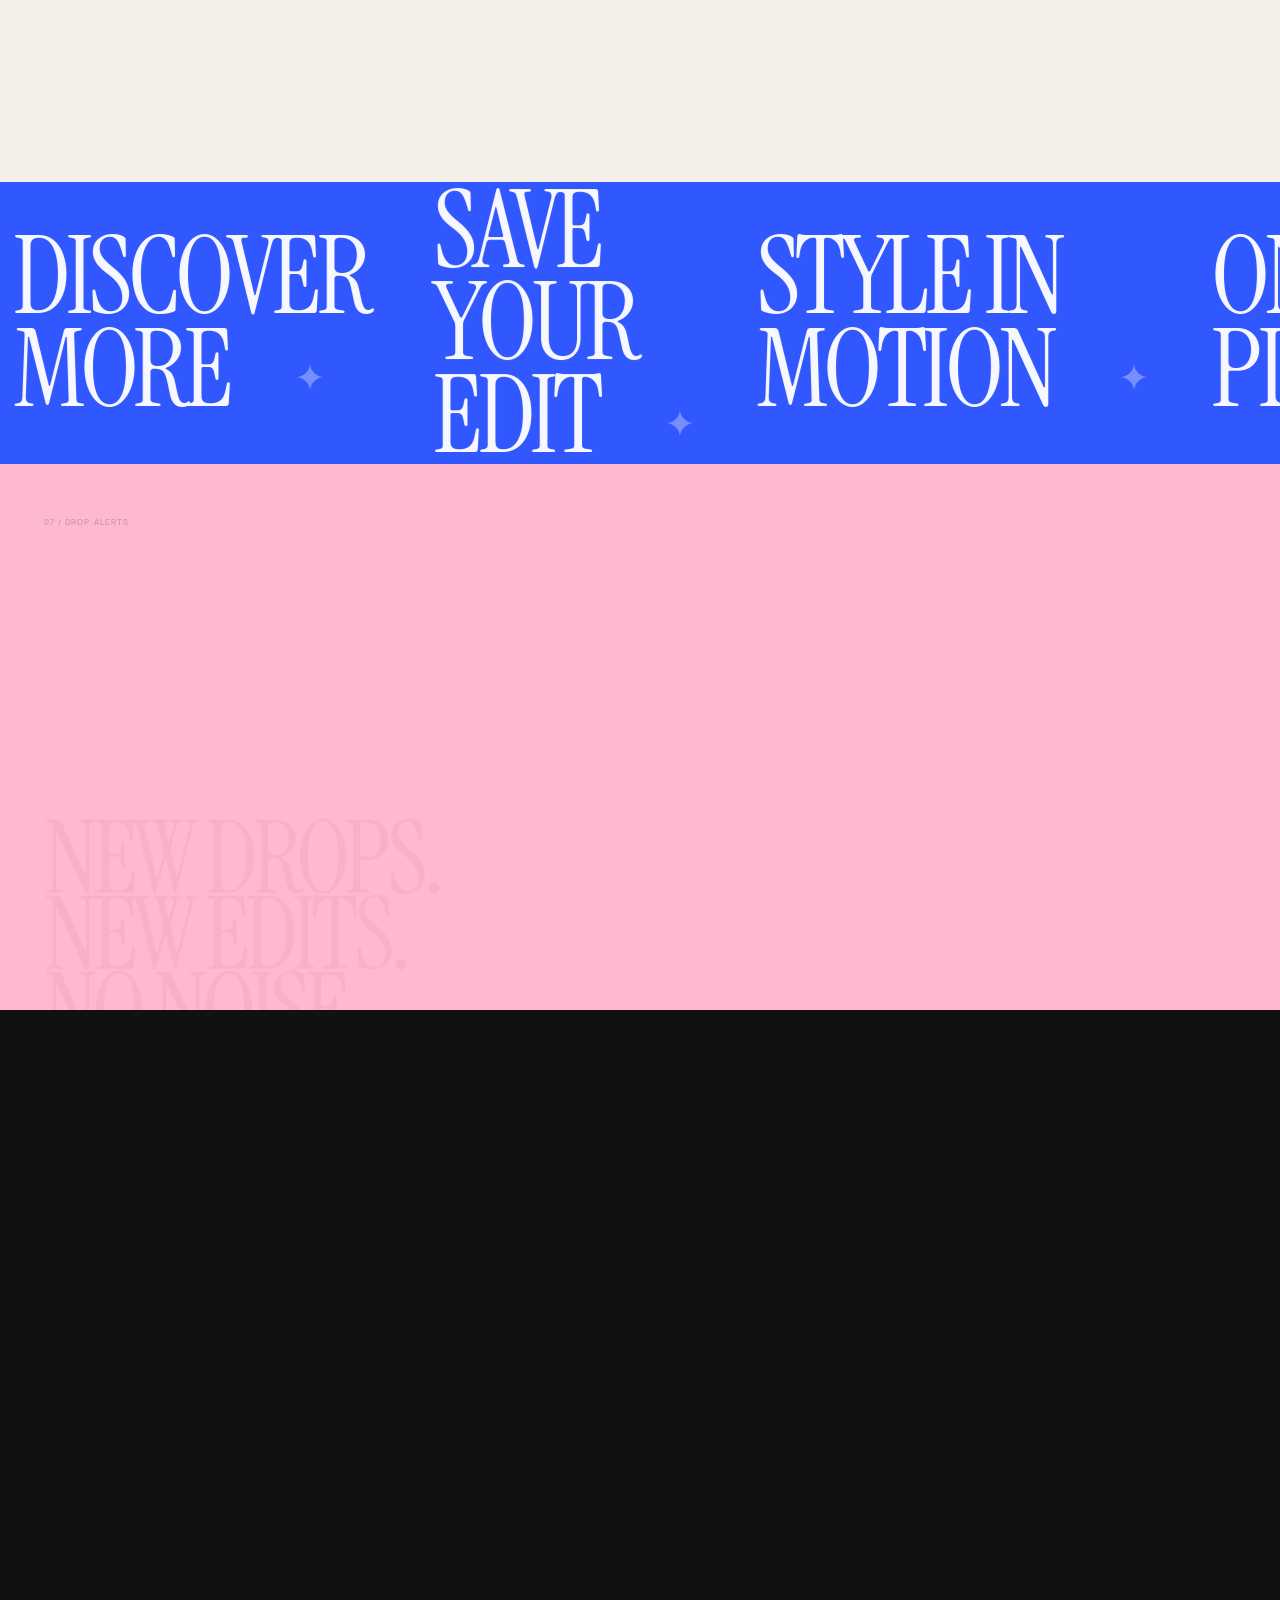
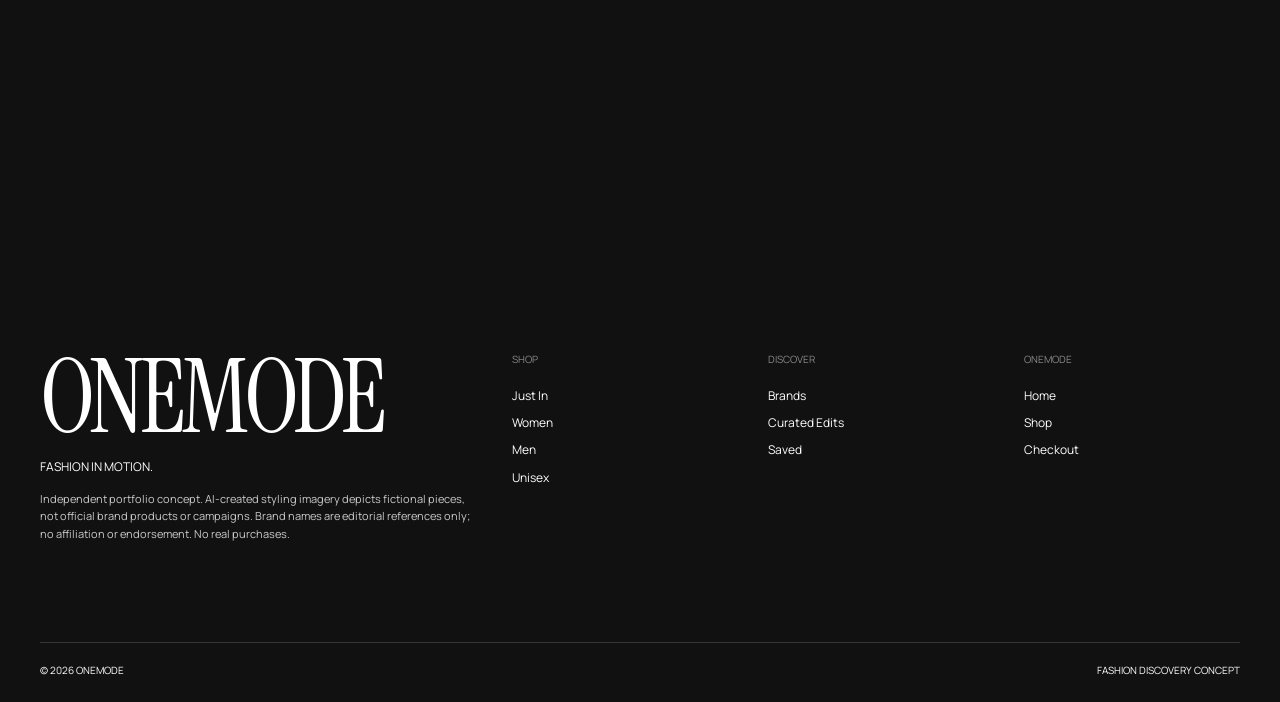
==== commit 1a720a8d: "Save truthful order summaries and validate cart data" ====
--- a/index.html
+++ b/index.html
@@ -208,7 +208,7 @@
           brand discoveries and weekly edits.
         </p>
 
-        <form class="newsletter-form">
+        <p id="newsletter-status" role="status">Newsletter signup is currently unavailable. No email is sent or saved.</p><form class="newsletter-form">
           <input placeholder="EMAIL ADDRESS" required type="email">
           <button type="submit">JOIN →</button>
         </form>
